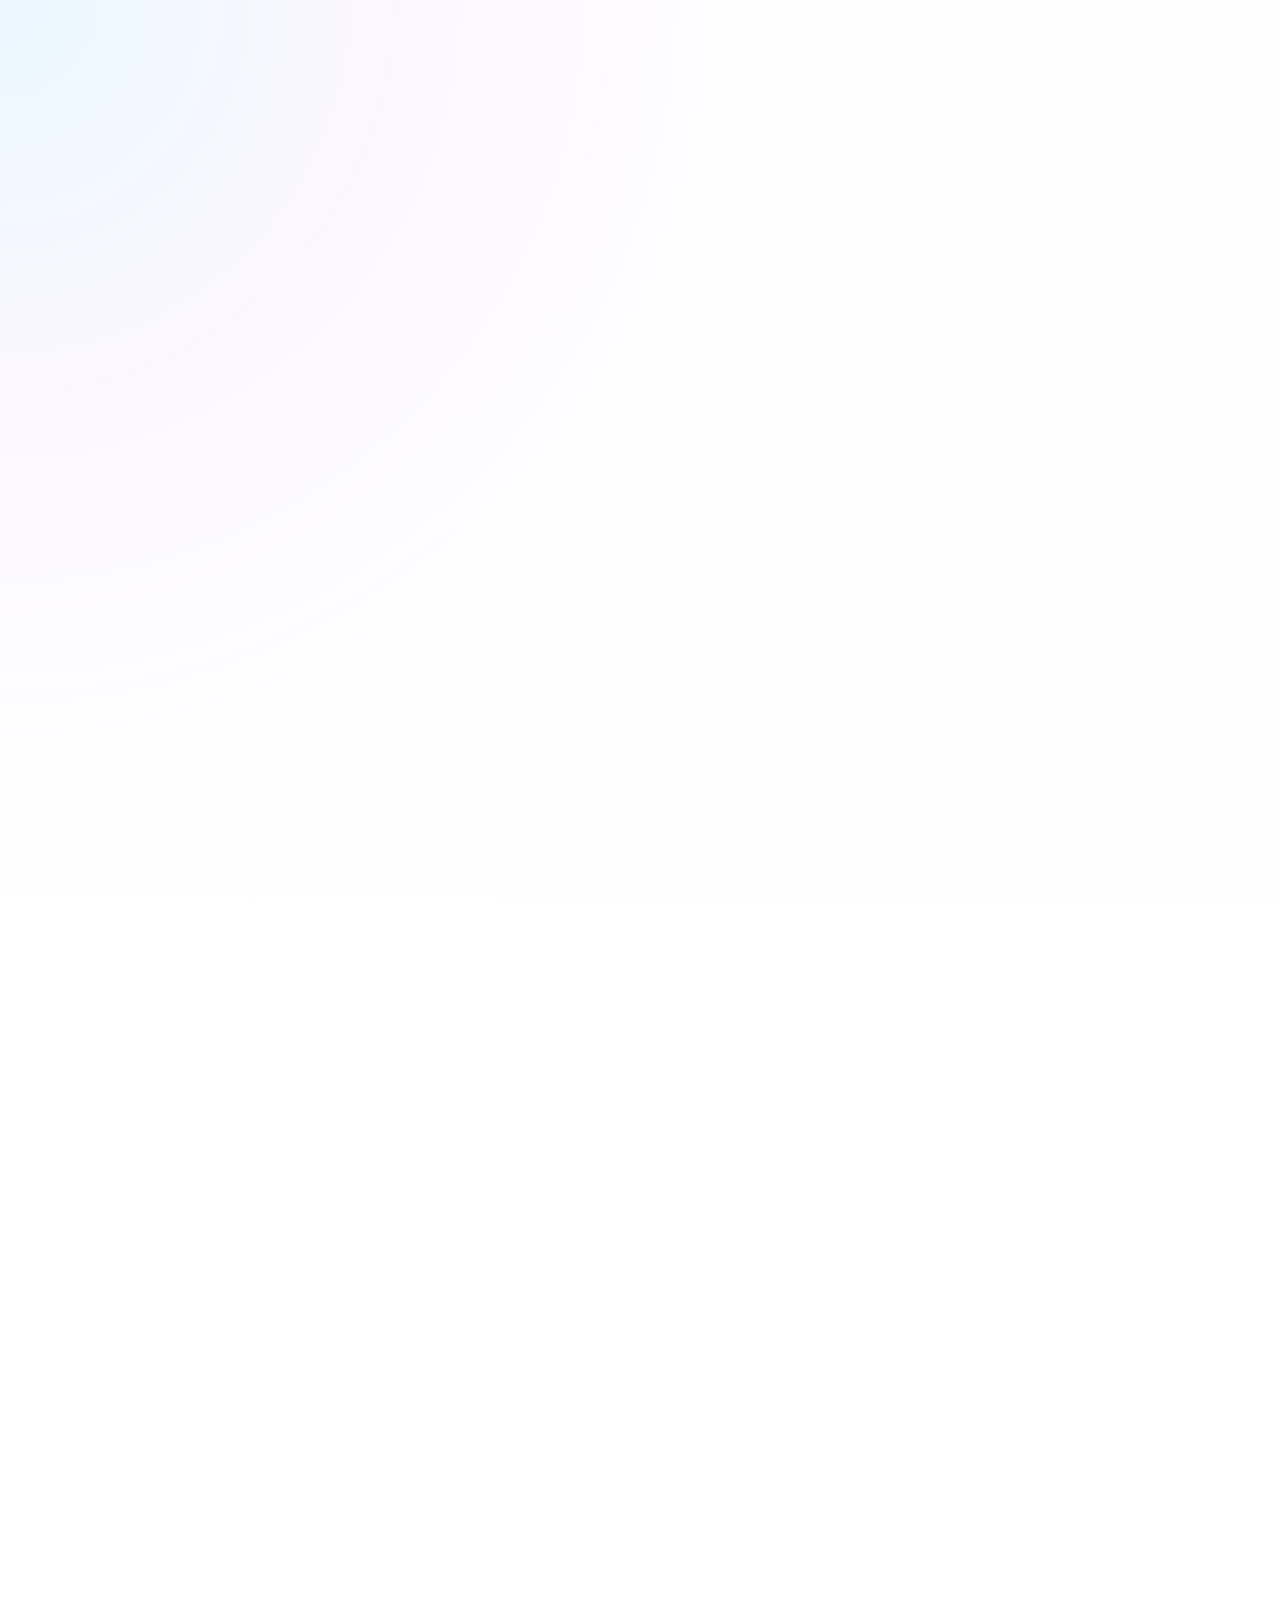
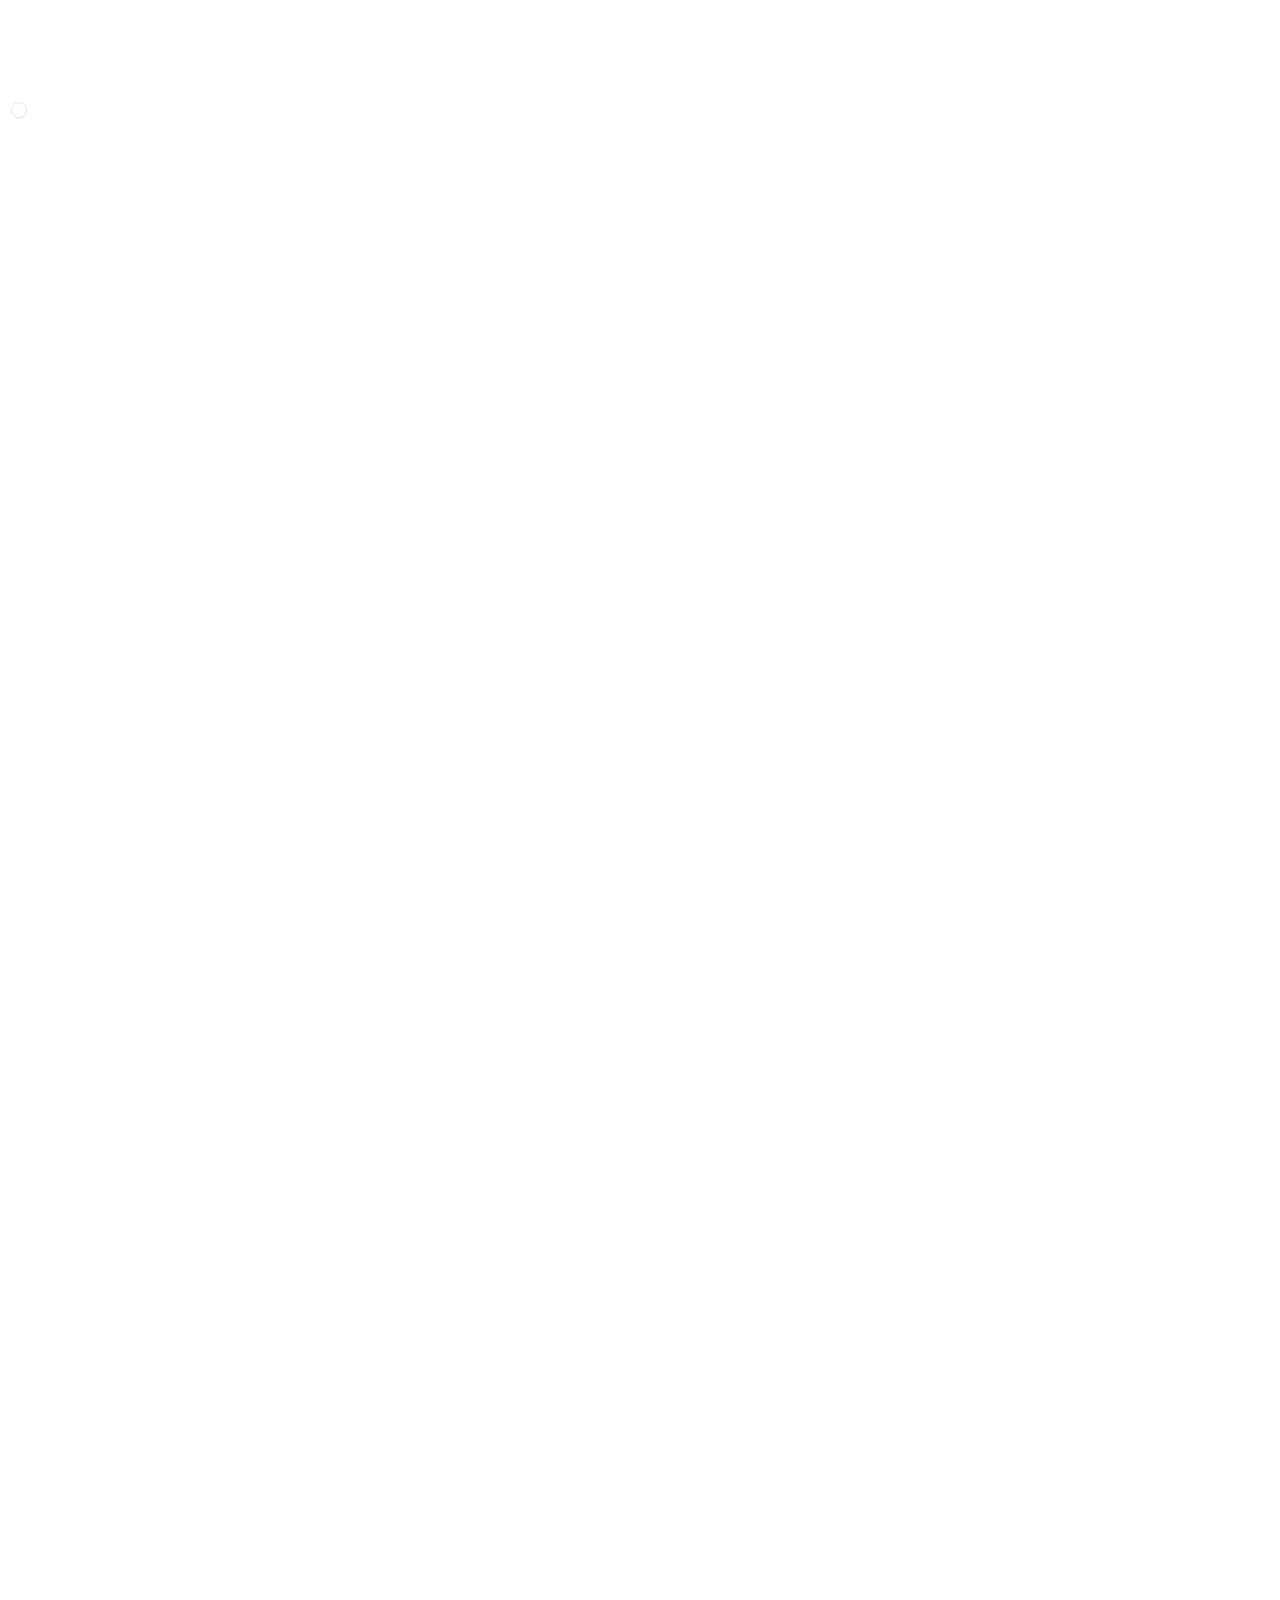
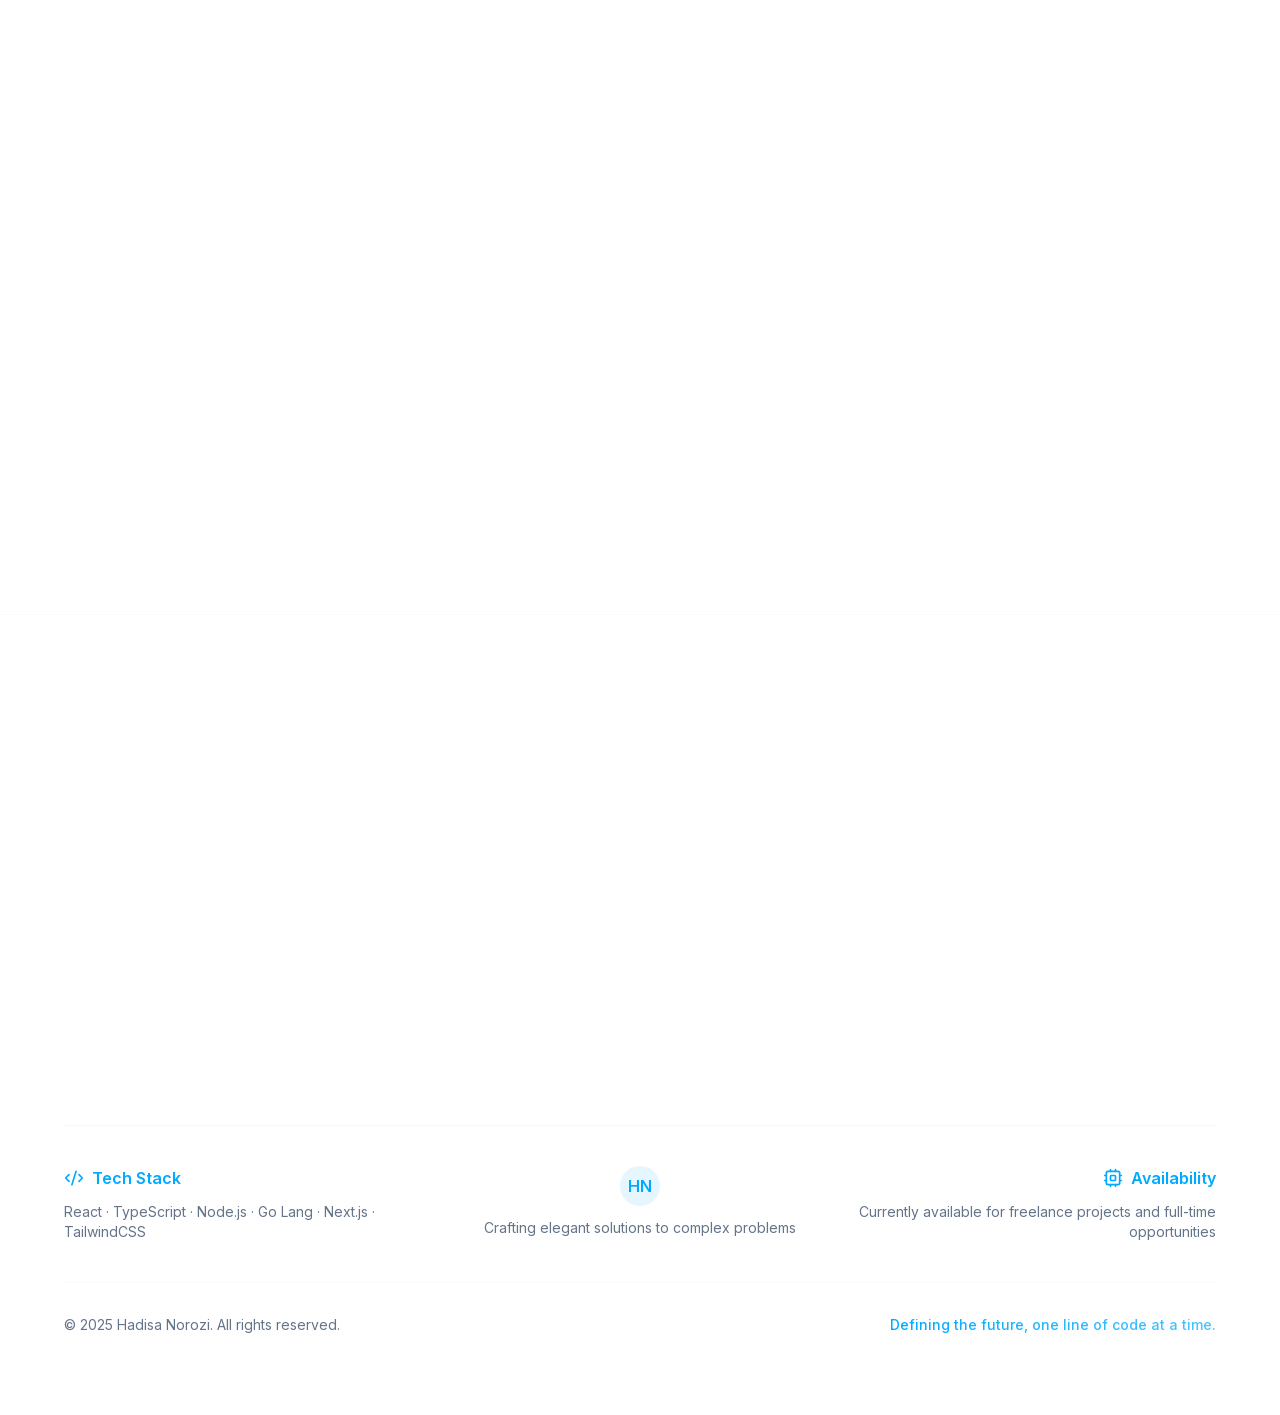
==== index.html @ 345829f9 "green" ====
<!DOCTYPE html><html lang="en"><head><meta charSet="utf-8"/><meta name="viewport" content="width=device-width, initial-scale=1"/><link rel="preload" href="/_next/static/media/e4af272ccee01ff0-s.p.woff2" as="font" crossorigin="" type="font/woff2"/><link rel="stylesheet" href="/_next/static/css/b2a5577a8d014406.css" data-precedence="next"/><link rel="stylesheet" href="/_next/static/css/931b179cff3131dc.css" data-precedence="next"/><link rel="preload" as="script" fetchPriority="low" href="/_next/static/chunks/webpack-4907191e1b0ac521.js"/><script src="/_next/static/chunks/4bd1b696-6aa3e4e54a7dcc1b.js" async=""></script><script src="/_next/static/chunks/684-29e6f45140ab1650.js" async=""></script><script src="/_next/static/chunks/main-app-fcac824e753991ff.js" async=""></script><script src="/_next/static/chunks/app/layout-67f1f1e71feb51cc.js" async=""></script><script src="/_next/static/chunks/964-c8b7c42def8657d2.js" async=""></script><script src="/_next/static/chunks/747-631361f008497c43.js" async=""></script><script src="/_next/static/chunks/app/page-e038b36074d8e3cc.js" async=""></script><link rel="preload" href="/_next/static/chunks/9.e8a61273140dfd1d.js" as="script" fetchPriority="low"/><link rel="preload" href="/_next/static/chunks/648.f26de2ec5fd48716.js" as="script" fetchPriority="low"/><link rel="preload" href="/_next/static/chunks/111.cd0ba95cff25678f.js" as="script" fetchPriority="low"/><link rel="preload" href="/_next/static/chunks/523.02a25cb2578e99b3.js" as="script" fetchPriority="low"/><link rel="preload" href="/_next/static/chunks/49-deb9df52f19e2ab4.js" as="script" fetchPriority="low"/><link rel="preload" href="/_next/static/chunks/529.42ac014f46b0b505.js" as="script" fetchPriority="low"/><meta name="next-size-adjust" content=""/><title>Hadisa Norozi - Personal Portfolio</title><meta name="description" content="Pioneering the Future of Digital Experiences"/><meta name="generator" content="v0.dev"/><script>
              // Remove bis_skin_checked attributes before React hydration
              (function() {
                if (typeof window !== 'undefined') {
                  // Run after DOM is fully loaded but before React hydration
                  const observer = new MutationObserver(function() {
                    document.querySelectorAll('[bis_skin_checked]').forEach(el => {
                      el.removeAttribute('bis_skin_checked');
                    });
                  });
                  
                  // Start observing the document with the configured parameters
                  observer.observe(document.documentElement, {
                    attributes: true,
                    childList: true,
                    subtree: true
                  });
                  
                  // Also run once on load
                  document.addEventListener('DOMContentLoaded', () => {
                    document.querySelectorAll('[bis_skin_checked]').forEach(el => {
                      el.removeAttribute('bis_skin_checked');
                    });
                  });
                }
              })();
            </script><script src="/_next/static/chunks/polyfills-42372ed130431b0a.js" noModule=""></script></head><body class="__className_e8ce0c min-h-screen text-foreground overflow-x-hidden relative transition-colors duration-500"><!--$--><canvas class="fixed inset-0 pointer-events-none z-0" style="mix-blend-mode:screen"></canvas><canvas class="fixed inset-0 pointer-events-none z-0" style="mix-blend-mode:multiply"></canvas><!--/$--><div class="fixed inset-0 z-0 transition-all duration-1000 pointer-events-none" style="background:radial-gradient(circle at 0px 0px, 
            hsl(var(--primary) / 0.08) 0%, 
            hsl(var(--secondary) / 0.05) 25%, 
            transparent 50%"></div><div class="fixed inset-0 z-0 opacity-15 pointer-events-none" style="transform:translateY(0px);background:linear-gradient(45deg, 
            hsl(var(--primary) / 0.03) 0%, 
            hsl(var(--secondary) / 0.03) 100%"></div><div class="relative z-10"><!--$--><!--$!--><template data-dgst="BAILOUT_TO_CLIENT_SIDE_RENDERING"></template><!--/$--><section id="about" class="relative z-10 py-32 px-6"><div class="container mx-auto max-w-7xl"><div class="transition-all duration-1000 ease-out opacity-0 rotateY-90 "><h2 class="text-4xl md:text-6xl lg:text-8xl font-bold text-center mb-24 bg-primary bg-clip-text text-transparent">About Me</h2></div><div class="grid lg:grid-cols-2 gap-20 items-center mb-24"><div class="transition-all duration-1000 ease-out opacity-0 -translate-x-20 "><div class="max-w-[1280px] mx-auto"><div class="flex md:pl-7 space-x-3 md:space-x-10"><div class="flex flex-col items-center"><div class="relative" style="opacity:0"><div class="relative w-8 h-8 flex items-center"><svg xmlns="http://www.w3.org/2000/svg" width="24" height="24" viewBox="0 0 24 24" fill="none" stroke="currentColor" stroke-width="2" stroke-linecap="round" stroke-linejoin="round" class="lucide lucide-lightbulb h-12 w-12 text-primary animate-pulse"><path d="M15 14c.2-1 .7-1.7 1.5-2.5 1-.9 1.5-2.2 1.5-3.5A6 6 0 0 0 6 8c0 1 .2 2.2 1.5 3.5.7.7 1.3 1.5 1.5 2.5"></path><path d="M9 18h6"></path><path d="M10 22h4"></path></svg><div class="absolute inset-0 blur-lg  rounded-full bg-blue-400 dark:bg-blue-700 opacity-75 animate-pulse" style="box-shadow:0 0 20px 10px rgba(72, 187, 120, 0.6)"></div></div><span class="absolute left-0 top-0 h-full w-full home-campaign-glowing-icon-glow-2 z-3"></span></div><div class="h-full w-[3px] mt-7 rounded-md" style="background:linear-gradient(to bottom, #87CEFA, #00308F, transparent);height:0px"></div></div><div class="md:w-10/12 mb-24" style="opacity:0;transform:translateX(-30px)"><div class="space-y-8"><div class="flex items-center mb-8"><h3 class="text-3xl font-bold text-foreground">Visionary Developer</h3></div><p class="text-xl md:text-2xl text-muted-foreground leading-relaxed">&quot;Over the years, I’ve had the privilege of working on a diverse range of projects, from modern web applications to complex backend systems...&quot;</p><p class="text-xl md:text-2xl text-muted-foreground leading-relaxed">My work bridges the gap between cutting-edge research and practical applications, delivering solutions that are not just innovative, but transformative and revolutionary.</p><div class="flex flex-wrap gap-4 mt-8"><div class="inline-flex items-center rounded-full border focus:outline-none focus:ring-2 focus:ring-ring focus:ring-offset-2 border-primary text-primary px-4 py-2 text-lg font-medium hover:bg-primary hover:text-primary-foreground transition-all duration-300 transform hover:scale-110 animate-fade-in-up" style="animation-delay:0ms">Quantum Computing</div><div class="inline-flex items-center rounded-full border focus:outline-none focus:ring-2 focus:ring-ring focus:ring-offset-2 border-primary text-primary px-4 py-2 text-lg font-medium hover:bg-primary hover:text-primary-foreground transition-all duration-300 transform hover:scale-110 animate-fade-in-up" style="animation-delay:100ms">AI/ML</div><div class="inline-flex items-center rounded-full border focus:outline-none focus:ring-2 focus:ring-ring focus:ring-offset-2 border-primary text-primary px-4 py-2 text-lg font-medium hover:bg-primary hover:text-primary-foreground transition-all duration-300 transform hover:scale-110 animate-fade-in-up" style="animation-delay:200ms">MOBILE APPs</div><div class="inline-flex items-center rounded-full border focus:outline-none focus:ring-2 focus:ring-ring focus:ring-offset-2 border-primary text-primary px-4 py-2 text-lg font-medium hover:bg-primary hover:text-primary-foreground transition-all duration-300 transform hover:scale-110 animate-fade-in-up" style="animation-delay:300ms">WEB APPS</div><div class="inline-flex items-center rounded-full border focus:outline-none focus:ring-2 focus:ring-ring focus:ring-offset-2 border-primary text-primary px-4 py-2 text-lg font-medium hover:bg-primary hover:text-primary-foreground transition-all duration-300 transform hover:scale-110 animate-fade-in-up" style="animation-delay:400ms">Neural Interfaces</div><div class="inline-flex items-center rounded-full border focus:outline-none focus:ring-2 focus:ring-ring focus:ring-offset-2 border-primary text-primary px-4 py-2 text-lg font-medium hover:bg-primary hover:text-primary-foreground transition-all duration-300 transform hover:scale-110 animate-fade-in-up" style="animation-delay:500ms">Cloud Architecture</div><div class="inline-flex items-center rounded-full border focus:outline-none focus:ring-2 focus:ring-ring focus:ring-offset-2 border-primary text-primary px-4 py-2 text-lg font-medium hover:bg-primary hover:text-primary-foreground transition-all duration-300 transform hover:scale-110 animate-fade-in-up" style="animation-delay:600ms">Spatial Computing</div></div></div></div></div></div></div><div class="transition-all duration-1000 ease-out opacity-0 translate-x-20 "><div class="relative"><div class="absolute inset-0 bg-gradient-to-r from-primary/30 to-secondary/30 rounded-3xl blur-2xl animate-pulse-slow"></div><div class="rounded-lg border bg-card text-card-foreground shadow-sm relative glass-effect border-primary/50 hover:border-secondary/70 transition-all duration-500 transform hover:scale-105"><div class="p-10"><div class="grid grid-cols-2 gap-10"><div class="text-center group"><svg xmlns="http://www.w3.org/2000/svg" width="24" height="24" viewBox="0 0 24 24" fill="none" stroke="currentColor" stroke-width="2" stroke-linecap="round" stroke-linejoin="round" class="lucide lucide-code h-16 w-16 mx-auto mb-4 text-blue-500 group-hover:scale-125 transition-all duration-500 animate-float" style="animation-delay:0ms"><polyline points="16 18 22 12 16 6"></polyline><polyline points="8 6 2 12 8 18"></polyline></svg><h3 class="text-3xl font-bold text-foreground mb-2 group-hover:animate-pulse">500+</h3><p class="text-muted-foreground">Projects Delivered</p></div><div class="text-center group"><svg xmlns="http://www.w3.org/2000/svg" width="24" height="24" viewBox="0 0 24 24" fill="none" stroke="currentColor" stroke-width="2" stroke-linecap="round" stroke-linejoin="round" class="lucide lucide-star h-16 w-16 mx-auto mb-4 text-yellow-500 group-hover:scale-125 transition-all duration-500 animate-float" style="animation-delay:300ms"><path d="M11.525 2.295a.53.53 0 0 1 .95 0l2.31 4.679a2.123 2.123 0 0 0 1.595 1.16l5.166.756a.53.53 0 0 1 .294.904l-3.736 3.638a2.123 2.123 0 0 0-.611 1.878l.882 5.14a.53.53 0 0 1-.771.56l-4.618-2.428a2.122 2.122 0 0 0-1.973 0L6.396 21.01a.53.53 0 0 1-.77-.56l.881-5.139a2.122 2.122 0 0 0-.611-1.879L2.16 9.795a.53.53 0 0 1 .294-.906l5.165-.755a2.122 2.122 0 0 0 1.597-1.16z"></path></svg><h3 class="text-3xl font-bold text-foreground mb-2 group-hover:animate-pulse">98%</h3><p class="text-muted-foreground">Success Rate</p></div><div class="text-center group"><svg xmlns="http://www.w3.org/2000/svg" width="24" height="24" viewBox="0 0 24 24" fill="none" stroke="currentColor" stroke-width="2" stroke-linecap="round" stroke-linejoin="round" class="lucide lucide-users h-16 w-16 mx-auto mb-4 text-green-500 group-hover:scale-125 transition-all duration-500 animate-float" style="animation-delay:600ms"><path d="M16 21v-2a4 4 0 0 0-4-4H6a4 4 0 0 0-4 4v2"></path><circle cx="9" cy="7" r="4"></circle><path d="M22 21v-2a4 4 0 0 0-3-3.87"></path><path d="M16 3.13a4 4 0 0 1 0 7.75"></path></svg><h3 class="text-3xl font-bold text-foreground mb-2 group-hover:animate-pulse">1M+</h3><p class="text-muted-foreground">Users Impacted</p></div><div class="text-center group"><svg xmlns="http://www.w3.org/2000/svg" width="24" height="24" viewBox="0 0 24 24" fill="none" stroke="currentColor" stroke-width="2" stroke-linecap="round" stroke-linejoin="round" class="lucide lucide-zap h-16 w-16 mx-auto mb-4 text-purple-500 group-hover:scale-125 transition-all duration-500 animate-float" style="animation-delay:900ms"><path d="M4 14a1 1 0 0 1-.78-1.63l9.9-10.2a.5.5 0 0 1 .86.46l-1.92 6.02A1 1 0 0 0 13 10h7a1 1 0 0 1 .78 1.63l-9.9 10.2a.5.5 0 0 1-.86-.46l1.92-6.02A1 1 0 0 0 11 14z"></path></svg><h3 class="text-3xl font-bold text-foreground mb-2 group-hover:animate-pulse">24/7</h3><p class="text-muted-foreground">Innovation</p></div></div></div></div></div></div></div><div class="transition-all duration-1000 ease-out opacity-0 translate-y-20 "><div class="max-w-[1280px] mx-auto"><div class="flex md:pl-7 space-x-3 md:space-x-10"><div class="flex flex-col items-center"><div class="relative" style="opacity:0"><div class="relative w-8 h-8 flex items-center"><svg xmlns="http://www.w3.org/2000/svg" width="24" height="24" viewBox="0 0 24 24" fill="none" stroke="currentColor" stroke-width="2" stroke-linecap="round" stroke-linejoin="round" class="lucide lucide-lightbulb h-12 w-12 text-primary animate-pulse"><path d="M15 14c.2-1 .7-1.7 1.5-2.5 1-.9 1.5-2.2 1.5-3.5A6 6 0 0 0 6 8c0 1 .2 2.2 1.5 3.5.7.7 1.3 1.5 1.5 2.5"></path><path d="M9 18h6"></path><path d="M10 22h4"></path></svg><div class="absolute inset-0 blur-lg  rounded-full bg-blue-400 dark:bg-blue-700 opacity-75 animate-pulse" style="box-shadow:0 0 20px 10px rgba(72, 187, 120, 0.6)"></div></div><span class="absolute left-0 top-0 h-full w-full home-campaign-glowing-icon-glow-2 z-3"></span></div><div class="h-full w-[3px] mt-7 rounded-md" style="background:linear-gradient(to bottom, #87CEFA, #00308F, transparent);height:0px"></div></div><div class="md:w-10/12 mb-24" style="opacity:0;transform:translateX(-30px)"><div class="grid md:grid-cols-2 lg:grid-cols-4 gap-8"><div class="rounded-lg border bg-card text-card-foreground shadow-sm glass-effect border-primary/30 hover:border-secondary/50 transition-all duration-500 group transform hover:scale-110 hover:rotate-1" style="animation-delay:0ms"><div class="p-8 text-center"><svg xmlns="http://www.w3.org/2000/svg" width="24" height="24" viewBox="0 0 24 24" fill="none" stroke="currentColor" stroke-width="2" stroke-linecap="round" stroke-linejoin="round" class="lucide lucide-award h-16 w-16 mx-auto mb-6 text-yellow-500 group-hover:scale-125 transition-all duration-500 animate-bounce-slow"><path d="m15.477 12.89 1.515 8.526a.5.5 0 0 1-.81.47l-3.58-2.687a1 1 0 0 0-1.197 0l-3.586 2.686a.5.5 0 0 1-.81-.469l1.514-8.526"></path><circle cx="12" cy="8" r="6"></circle></svg><h3 class="text-xl font-bold text-foreground mb-3 group-hover:animate-pulse">Innovation Award 2024</h3><p class="text-muted-foreground">Best AI Implementation</p></div></div><div class="rounded-lg border bg-card text-card-foreground shadow-sm glass-effect border-primary/30 hover:border-secondary/50 transition-all duration-500 group transform hover:scale-110 hover:rotate-1" style="animation-delay:200ms"><div class="p-8 text-center"><svg xmlns="http://www.w3.org/2000/svg" width="24" height="24" viewBox="0 0 24 24" fill="none" stroke="currentColor" stroke-width="2" stroke-linecap="round" stroke-linejoin="round" class="lucide lucide-users h-16 w-16 mx-auto mb-6 text-blue-500 group-hover:scale-125 transition-all duration-500 animate-bounce-slow"><path d="M16 21v-2a4 4 0 0 0-4-4H6a4 4 0 0 0-4 4v2"></path><circle cx="9" cy="7" r="4"></circle><path d="M22 21v-2a4 4 0 0 0-3-3.87"></path><path d="M16 3.13a4 4 0 0 1 0 7.75"></path></svg><h3 class="text-xl font-bold text-foreground mb-3 group-hover:animate-pulse">1M+ Users Served</h3><p class="text-muted-foreground">Across 50+ countries</p></div></div><div class="rounded-lg border bg-card text-card-foreground shadow-sm glass-effect border-primary/30 hover:border-secondary/50 transition-all duration-500 group transform hover:scale-110 hover:rotate-1" style="animation-delay:400ms"><div class="p-8 text-center"><svg xmlns="http://www.w3.org/2000/svg" width="24" height="24" viewBox="0 0 24 24" fill="none" stroke="currentColor" stroke-width="2" stroke-linecap="round" stroke-linejoin="round" class="lucide lucide-trending-up h-16 w-16 mx-auto mb-6 text-green-500 group-hover:scale-125 transition-all duration-500 animate-bounce-slow"><polyline points="22 7 13.5 15.5 8.5 10.5 2 17"></polyline><polyline points="16 7 22 7 22 13"></polyline></svg><h3 class="text-xl font-bold text-foreground mb-3 group-hover:animate-pulse">500% Growth</h3><p class="text-muted-foreground">Year over year</p></div></div><div class="rounded-lg border bg-card text-card-foreground shadow-sm glass-effect border-primary/30 hover:border-secondary/50 transition-all duration-500 group transform hover:scale-110 hover:rotate-1" style="animation-delay:600ms"><div class="p-8 text-center"><svg xmlns="http://www.w3.org/2000/svg" width="24" height="24" viewBox="0 0 24 24" fill="none" stroke="currentColor" stroke-width="2" stroke-linecap="round" stroke-linejoin="round" class="lucide lucide-star h-16 w-16 mx-auto mb-6 text-purple-500 group-hover:scale-125 transition-all duration-500 animate-bounce-slow"><path d="M11.525 2.295a.53.53 0 0 1 .95 0l2.31 4.679a2.123 2.123 0 0 0 1.595 1.16l5.166.756a.53.53 0 0 1 .294.904l-3.736 3.638a2.123 2.123 0 0 0-.611 1.878l.882 5.14a.53.53 0 0 1-.771.56l-4.618-2.428a2.122 2.122 0 0 0-1.973 0L6.396 21.01a.53.53 0 0 1-.77-.56l.881-5.139a2.122 2.122 0 0 0-.611-1.879L2.16 9.795a.53.53 0 0 1 .294-.906l5.165-.755a2.122 2.122 0 0 0 1.597-1.16z"></path></svg><h3 class="text-xl font-bold text-foreground mb-3 group-hover:animate-pulse">4.9/5 Rating</h3><p class="text-muted-foreground">Client satisfaction</p></div></div></div></div></div></div></div></div></section><div class="relative mx-auto h-full w-full max-w-6xl"><div class="absolute top-3 -left-4 md:-left-20"><div class="border-netural-200 ml-[27px] flex h-4 w-4 items-center justify-center rounded-full border shadow-sm"><div class="relative" style="opacity:0"><div class="relative w-8 h-8 flex items-center"><svg xmlns="http://www.w3.org/2000/svg" width="24" height="24" viewBox="0 0 24 24" fill="none" stroke="currentColor" stroke-width="2" stroke-linecap="round" stroke-linejoin="round" class="lucide lucide-lightbulb h-12 w-12 text-primary animate-pulse"><path d="M15 14c.2-1 .7-1.7 1.5-2.5 1-.9 1.5-2.2 1.5-3.5A6 6 0 0 0 6 8c0 1 .2 2.2 1.5 3.5.7.7 1.3 1.5 1.5 2.5"></path><path d="M9 18h6"></path><path d="M10 22h4"></path></svg><div class="absolute inset-0 blur-lg  rounded-full bg-blue-400 dark:bg-blue-700 opacity-75 animate-pulse" style="box-shadow:0 0 20px 10px rgba(72, 187, 120, 0.6)"></div></div><span class="absolute h-full w-full home-campaign-glowing-icon-glow-2 z-3"></span></div></div><svg viewBox="0 0 20 0" width="20" height="0" class="ml-4 block" aria-hidden="true"><path d="M 1 0V -36 l 18 24 V 0 l -18 24V 0" fill="none" stroke="#9091A0" stroke-opacity="0.16"></path><path d="M 1 0V -36 l 18 24 V 0 l -18 24V 0" fill="none" stroke="url(#gradient)" stroke-width="1.25" class="motion-reduce:hidden"></path><defs><linearGradient id="gradient" gradientUnits="userSpaceOnUse" x1="0" x2="0" y1="50" y2="50"><stop stop-color="#18CCFC" stop-opacity="0"></stop><stop stop-color="#18CCFC"></stop><stop offset="0.325" stop-color="#6344F5"></stop><stop offset="1" stop-color="#AE48FF" stop-opacity="0"></stop></linearGradient></defs></svg></div><div><!--$!--><template data-dgst="BAILOUT_TO_CLIENT_SIDE_RENDERING"></template><!--/$--><!--$!--><template data-dgst="BAILOUT_TO_CLIENT_SIDE_RENDERING"></template><!--/$--></div></div><div class="transition-all duration-1000 ease-out opacity-0 translate-y-20 flex justify-center w-full overflow-hidden pt-20 md:pt-32"><section class="w-full text-end align-bottom after:bg-[radial-gradient(ellipse_100%_40%_at_50%_60%,rgba(var(--feature-color),0.1),transparent)] relative flex flex-col items-center overflow-x-clip before:pointer-events-none before:absolute before:h-[20rem] before:w-full before:bg-[conic-gradient(from_90deg_at_80%_50%,#000212,rgb(var(--feature-color-dark))),conic-gradient(from_270deg_at_20%_50%,rgb(var(--feature-color-dark)),#000212)] before:bg-no-repeat before:transition-[transform,opacity] before:duration-1000 before:ease-in before:[background-position:1%_0%,99%_0%] before:[background-size:50%_100%,50%_100%] before:[mask:radial-gradient(100%_50%_at_center_center,_black,_transparent)] after:pointer-events-none after:absolute after:inset-0 mx-auto" style="--feature-color:40,87,255;--feature-color-dark:48,58,117;opacity:0.4;transform:none"><div class="transition-all duration-1000 ease-out opacity-0 translate-y-20 "><h2 class="text-3xl sm:text-4xl md:text-6xl lg:text-7xl xl:text-8xl font-bold text-center bg-primary bg-clip-text text-transparent">Skills</h2></div><div class="container mx-auto max-w-7xl mt-20"><div class="container mx-auto px-4 pt-12 md:pt-20"><div class="flex overflow-x-auto pb-4 mb-8 scrollbar-hide"><div class="flex flex-wrap  space-x-2 mx-auto px-2"><button class="inline-flex items-center justify-center gap-2 whitespace-nowrap ring-offset-background focus-visible:outline-none focus-visible:ring-2 focus-visible:ring-ring focus-visible:ring-offset-2 disabled:pointer-events-none disabled:opacity-50 [&amp;_svg]:pointer-events-none [&amp;_svg]:size-4 [&amp;_svg]:shrink-0 h-10 border-2 mb-2 border-primary dark:text-gray-100 hover:bg-primary hover:text-primary-foreground px-4 py-2 sm:px-6 sm:py-3 md:px-10 md:py-5 rounded-full text-sm sm:text-base md:text-lg font-bold transform hover:scale-105 transition-all duration-300 hover:shadow-lg hover:shadow-primary/20 bg-primary shadow-md text-white" style="pointer-events:auto;user-select:none;white-space:nowrap">All</button><button class="inline-flex items-center justify-center gap-2 whitespace-nowrap ring-offset-background focus-visible:outline-none focus-visible:ring-2 focus-visible:ring-ring focus-visible:ring-offset-2 disabled:pointer-events-none disabled:opacity-50 [&amp;_svg]:pointer-events-none [&amp;_svg]:size-4 [&amp;_svg]:shrink-0 h-10 border-2 mb-2 border-primary hover:bg-primary hover:text-primary-foreground px-4 py-2 sm:px-6 sm:py-3 md:px-10 md:py-5 rounded-full text-sm sm:text-base md:text-lg font-bold transform hover:scale-105 transition-all duration-300 hover:shadow-lg hover:shadow-primary/20 bg-transparent text-gray-700 dark:text-gray-300" style="pointer-events:auto;user-select:none;white-space:nowrap">Backend</button><button class="inline-flex items-center justify-center gap-2 whitespace-nowrap ring-offset-background focus-visible:outline-none focus-visible:ring-2 focus-visible:ring-ring focus-visible:ring-offset-2 disabled:pointer-events-none disabled:opacity-50 [&amp;_svg]:pointer-events-none [&amp;_svg]:size-4 [&amp;_svg]:shrink-0 h-10 border-2 mb-2 border-primary hover:bg-primary hover:text-primary-foreground px-4 py-2 sm:px-6 sm:py-3 md:px-10 md:py-5 rounded-full text-sm sm:text-base md:text-lg font-bold transform hover:scale-105 transition-all duration-300 hover:shadow-lg hover:shadow-primary/20 bg-transparent text-gray-700 dark:text-gray-300" style="pointer-events:auto;user-select:none;white-space:nowrap">Frontend</button><button class="inline-flex items-center justify-center gap-2 whitespace-nowrap ring-offset-background focus-visible:outline-none focus-visible:ring-2 focus-visible:ring-ring focus-visible:ring-offset-2 disabled:pointer-events-none disabled:opacity-50 [&amp;_svg]:pointer-events-none [&amp;_svg]:size-4 [&amp;_svg]:shrink-0 h-10 border-2 mb-2 border-primary hover:bg-primary hover:text-primary-foreground px-4 py-2 sm:px-6 sm:py-3 md:px-10 md:py-5 rounded-full text-sm sm:text-base md:text-lg font-bold transform hover:scale-105 transition-all duration-300 hover:shadow-lg hover:shadow-primary/20 bg-transparent text-gray-700 dark:text-gray-300" style="pointer-events:auto;user-select:none;white-space:nowrap">Database</button><button class="inline-flex items-center justify-center gap-2 whitespace-nowrap ring-offset-background focus-visible:outline-none focus-visible:ring-2 focus-visible:ring-ring focus-visible:ring-offset-2 disabled:pointer-events-none disabled:opacity-50 [&amp;_svg]:pointer-events-none [&amp;_svg]:size-4 [&amp;_svg]:shrink-0 h-10 border-2 mb-2 border-primary hover:bg-primary hover:text-primary-foreground px-4 py-2 sm:px-6 sm:py-3 md:px-10 md:py-5 rounded-full text-sm sm:text-base md:text-lg font-bold transform hover:scale-105 transition-all duration-300 hover:shadow-lg hover:shadow-primary/20 bg-transparent text-gray-700 dark:text-gray-300" style="pointer-events:auto;user-select:none;white-space:nowrap">DevOps</button></div></div><div class="relative min-h-[100vh] sm:min-h-[150vh]"><div class="grid grid-cols-1 sm:grid-cols-2 lg:grid-cols-3 gap-4 sm:gap-6 mb-4 sm:mb-6 transition-all duration-500" style="transform:translateY(0px) scale(1);opacity:1;z-index:7"><div class="
                  card rounded-lg sm:rounded-xl shadow-md sm:shadow-lg p-4 sm:p-6
                  bg-white/10 dark:bg-gray-800/50 backdrop-blur-sm
                  transition-transform hover:scale-[1.02] hover:shadow-xl
                  border border-gray-200/20 dark:border-gray-700/50
                "><div class="flex justify-between items-start mb-3"><h3 class="text-lg sm:text-xl font-bold text-gray-800 dark:text-white">GoLang</h3><span class="inline-block bg-gradient-to-br from-blue-400 via-cyan-400 to-sky-400 p-1 rounded-full"><svg xmlns="http://www.w3.org/2000/svg" width="24" height="24" viewBox="0 0 24 24" fill="none" stroke="currentColor" stroke-width="2" stroke-linecap="round" stroke-linejoin="round" class="lucide lucide-code w-5 h-5 sm:w-6 sm:h-6 text-white"><polyline points="16 18 22 12 16 6"></polyline><polyline points="8 6 2 12 8 18"></polyline></svg></span></div><div class="w-full bg-gray-200/30 rounded-full h-2 sm:h-2.5"><div class="h-2 sm:h-2.5 rounded-full bg-gradient-to-r from-blue-400 via-cyan-400 to-sky-400" style="width:92%"></div></div></div><div class="
                  card rounded-lg sm:rounded-xl shadow-md sm:shadow-lg p-4 sm:p-6
                  bg-white/10 dark:bg-gray-800/50 backdrop-blur-sm
                  transition-transform hover:scale-[1.02] hover:shadow-xl
                  border border-gray-200/20 dark:border-gray-700/50
                "><div class="flex justify-between items-start mb-3"><h3 class="text-lg sm:text-xl font-bold text-gray-800 dark:text-white">Node.js</h3><span class="inline-block bg-gradient-to-br from-green-400 via-emerald-400 to-teal-400 p-1 rounded-full"><svg xmlns="http://www.w3.org/2000/svg" width="24" height="24" viewBox="0 0 24 24" fill="none" stroke="currentColor" stroke-width="2" stroke-linecap="round" stroke-linejoin="round" class="lucide lucide-zap w-5 h-5 sm:w-6 sm:h-6 text-white"><path d="M4 14a1 1 0 0 1-.78-1.63l9.9-10.2a.5.5 0 0 1 .86.46l-1.92 6.02A1 1 0 0 0 13 10h7a1 1 0 0 1 .78 1.63l-9.9 10.2a.5.5 0 0 1-.86-.46l1.92-6.02A1 1 0 0 0 11 14z"></path></svg></span></div><div class="w-full bg-gray-200/30 rounded-full h-2 sm:h-2.5"><div class="h-2 sm:h-2.5 rounded-full bg-gradient-to-r from-green-400 via-emerald-400 to-teal-400" style="width:90%"></div></div></div><div class="
                  card rounded-lg sm:rounded-xl shadow-md sm:shadow-lg p-4 sm:p-6
                  bg-white/10 dark:bg-gray-800/50 backdrop-blur-sm
                  transition-transform hover:scale-[1.02] hover:shadow-xl
                  border border-gray-200/20 dark:border-gray-700/50
                "><div class="flex justify-between items-start mb-3"><h3 class="text-lg sm:text-xl font-bold text-gray-800 dark:text-white">Java</h3><span class="inline-block bg-gradient-to-br from-red-400 via-orange-400 to-yellow-400 p-1 rounded-full"><svg xmlns="http://www.w3.org/2000/svg" width="24" height="24" viewBox="0 0 24 24" fill="none" stroke="currentColor" stroke-width="2" stroke-linecap="round" stroke-linejoin="round" class="lucide lucide-coffee w-5 h-5 sm:w-6 sm:h-6 text-white"><path d="M10 2v2"></path><path d="M14 2v2"></path><path d="M16 8a1 1 0 0 1 1 1v8a4 4 0 0 1-4 4H7a4 4 0 0 1-4-4V9a1 1 0 0 1 1-1h14a4 4 0 1 1 0 8h-1"></path><path d="M6 2v2"></path></svg></span></div><div class="w-full bg-gray-200/30 rounded-full h-2 sm:h-2.5"><div class="h-2 sm:h-2.5 rounded-full bg-gradient-to-r from-red-400 via-orange-400 to-yellow-400" style="width:88%"></div></div></div></div><div class="grid grid-cols-1 sm:grid-cols-2 lg:grid-cols-3 gap-4 sm:gap-6 mb-4 sm:mb-6 transition-all duration-500" style="transform:translateY(60px) scale(0.97);opacity:0.8;z-index:6"><div class="
                  card rounded-lg sm:rounded-xl shadow-md sm:shadow-lg p-4 sm:p-6
                  bg-white/10 dark:bg-gray-800/50 backdrop-blur-sm
                  transition-transform hover:scale-[1.02] hover:shadow-xl
                  border border-gray-200/20 dark:border-gray-700/50
                "><div class="flex justify-between items-start mb-3"><h3 class="text-lg sm:text-xl font-bold text-gray-800 dark:text-white">GraphQL</h3><span class="inline-block bg-gradient-to-br from-purple-400 via-indigo-400 to-violet-400 p-1 rounded-full"><svg xmlns="http://www.w3.org/2000/svg" width="24" height="24" viewBox="0 0 24 24" fill="none" stroke="currentColor" stroke-width="2" stroke-linecap="round" stroke-linejoin="round" class="lucide lucide-network w-5 h-5 sm:w-6 sm:h-6 text-white"><rect x="16" y="16" width="6" height="6" rx="1"></rect><rect x="2" y="16" width="6" height="6" rx="1"></rect><rect x="9" y="2" width="6" height="6" rx="1"></rect><path d="M5 16v-3a1 1 0 0 1 1-1h12a1 1 0 0 1 1 1v3"></path><path d="M12 12V8"></path></svg></span></div><div class="w-full bg-gray-200/30 rounded-full h-2 sm:h-2.5"><div class="h-2 sm:h-2.5 rounded-full bg-gradient-to-r from-purple-400 via-indigo-400 to-violet-400" style="width:87%"></div></div></div><div class="
                  card rounded-lg sm:rounded-xl shadow-md sm:shadow-lg p-4 sm:p-6
                  bg-white/10 dark:bg-gray-800/50 backdrop-blur-sm
                  transition-transform hover:scale-[1.02] hover:shadow-xl
                  border border-gray-200/20 dark:border-gray-700/50
                "><div class="flex justify-between items-start mb-3"><h3 class="text-lg sm:text-xl font-bold text-gray-800 dark:text-white">REST API</h3><span class="inline-block bg-gradient-to-br from-pink-400 via-rose-400 to-red-400 p-1 rounded-full"><svg xmlns="http://www.w3.org/2000/svg" width="24" height="24" viewBox="0 0 24 24" fill="none" stroke="currentColor" stroke-width="2" stroke-linecap="round" stroke-linejoin="round" class="lucide lucide-server w-5 h-5 sm:w-6 sm:h-6 text-white"><rect width="20" height="8" x="2" y="2" rx="2" ry="2"></rect><rect width="20" height="8" x="2" y="14" rx="2" ry="2"></rect><line x1="6" x2="6.01" y1="6" y2="6"></line><line x1="6" x2="6.01" y1="18" y2="18"></line></svg></span></div><div class="w-full bg-gray-200/30 rounded-full h-2 sm:h-2.5"><div class="h-2 sm:h-2.5 rounded-full bg-gradient-to-r from-pink-400 via-rose-400 to-red-400" style="width:93%"></div></div></div><div class="
                  card rounded-lg sm:rounded-xl shadow-md sm:shadow-lg p-4 sm:p-6
                  bg-white/10 dark:bg-gray-800/50 backdrop-blur-sm
                  transition-transform hover:scale-[1.02] hover:shadow-xl
                  border border-gray-200/20 dark:border-gray-700/50
                "><div class="flex justify-between items-start mb-3"><h3 class="text-lg sm:text-xl font-bold text-gray-800 dark:text-white">Gin</h3><span class="inline-block bg-gradient-to-br from-amber-400 via-orange-400 to-red-400 p-1 rounded-full"><svg xmlns="http://www.w3.org/2000/svg" width="24" height="24" viewBox="0 0 24 24" fill="none" stroke="currentColor" stroke-width="2" stroke-linecap="round" stroke-linejoin="round" class="lucide lucide-server w-5 h-5 sm:w-6 sm:h-6 text-white"><rect width="20" height="8" x="2" y="2" rx="2" ry="2"></rect><rect width="20" height="8" x="2" y="14" rx="2" ry="2"></rect><line x1="6" x2="6.01" y1="6" y2="6"></line><line x1="6" x2="6.01" y1="18" y2="18"></line></svg></span></div><div class="w-full bg-gray-200/30 rounded-full h-2 sm:h-2.5"><div class="h-2 sm:h-2.5 rounded-full bg-gradient-to-r from-amber-400 via-orange-400 to-red-400" style="width:85%"></div></div></div></div><div class="grid grid-cols-1 sm:grid-cols-2 lg:grid-cols-3 gap-4 sm:gap-6 mb-4 sm:mb-6 transition-all duration-500" style="transform:translateY(120px) scale(0.94);opacity:0.6;z-index:5"><div class="
                  card rounded-lg sm:rounded-xl shadow-md sm:shadow-lg p-4 sm:p-6
                  bg-white/10 dark:bg-gray-800/50 backdrop-blur-sm
                  transition-transform hover:scale-[1.02] hover:shadow-xl
                  border border-gray-200/20 dark:border-gray-700/50
                "><div class="flex justify-between items-start mb-3"><h3 class="text-lg sm:text-xl font-bold text-gray-800 dark:text-white">Express</h3><span class="inline-block bg-gradient-to-br from-lime-400 via-green-400 to-emerald-400 p-1 rounded-full"><svg xmlns="http://www.w3.org/2000/svg" width="24" height="24" viewBox="0 0 24 24" fill="none" stroke="currentColor" stroke-width="2" stroke-linecap="round" stroke-linejoin="round" class="lucide lucide-bolt w-5 h-5 sm:w-6 sm:h-6 text-white"><path d="M21 16V8a2 2 0 0 0-1-1.73l-7-4a2 2 0 0 0-2 0l-7 4A2 2 0 0 0 3 8v8a2 2 0 0 0 1 1.73l7 4a2 2 0 0 0 2 0l7-4A2 2 0 0 0 21 16z"></path><circle cx="12" cy="12" r="4"></circle></svg></span></div><div class="w-full bg-gray-200/30 rounded-full h-2 sm:h-2.5"><div class="h-2 sm:h-2.5 rounded-full bg-gradient-to-r from-lime-400 via-green-400 to-emerald-400" style="width:89%"></div></div></div><div class="
                  card rounded-lg sm:rounded-xl shadow-md sm:shadow-lg p-4 sm:p-6
                  bg-white/10 dark:bg-gray-800/50 backdrop-blur-sm
                  transition-transform hover:scale-[1.02] hover:shadow-xl
                  border border-gray-200/20 dark:border-gray-700/50
                "><div class="flex justify-between items-start mb-3"><h3 class="text-lg sm:text-xl font-bold text-gray-800 dark:text-white">JavaScript</h3><span class="inline-block bg-gradient-to-br from-yellow-400 via-amber-400 to-orange-400 p-1 rounded-full"><svg xmlns="http://www.w3.org/2000/svg" width="24" height="24" viewBox="0 0 24 24" fill="none" stroke="currentColor" stroke-width="2" stroke-linecap="round" stroke-linejoin="round" class="lucide lucide-code w-5 h-5 sm:w-6 sm:h-6 text-white"><polyline points="16 18 22 12 16 6"></polyline><polyline points="8 6 2 12 8 18"></polyline></svg></span></div><div class="w-full bg-gray-200/30 rounded-full h-2 sm:h-2.5"><div class="h-2 sm:h-2.5 rounded-full bg-gradient-to-r from-yellow-400 via-amber-400 to-orange-400" style="width:95%"></div></div></div><div class="
                  card rounded-lg sm:rounded-xl shadow-md sm:shadow-lg p-4 sm:p-6
                  bg-white/10 dark:bg-gray-800/50 backdrop-blur-sm
                  transition-transform hover:scale-[1.02] hover:shadow-xl
                  border border-gray-200/20 dark:border-gray-700/50
                "><div class="flex justify-between items-start mb-3"><h3 class="text-lg sm:text-xl font-bold text-gray-800 dark:text-white">TypeScript</h3><span class="inline-block bg-gradient-to-br from-blue-400 via-sky-400 to-cyan-400 p-1 rounded-full"><svg xmlns="http://www.w3.org/2000/svg" width="24" height="24" viewBox="0 0 24 24" fill="none" stroke="currentColor" stroke-width="2" stroke-linecap="round" stroke-linejoin="round" class="lucide lucide-type w-5 h-5 sm:w-6 sm:h-6 text-white"><polyline points="4 7 4 4 20 4 20 7"></polyline><line x1="9" x2="15" y1="20" y2="20"></line><line x1="12" x2="12" y1="4" y2="20"></line></svg></span></div><div class="w-full bg-gray-200/30 rounded-full h-2 sm:h-2.5"><div class="h-2 sm:h-2.5 rounded-full bg-gradient-to-r from-blue-400 via-sky-400 to-cyan-400" style="width:93%"></div></div></div></div><div class="grid grid-cols-1 sm:grid-cols-2 lg:grid-cols-3 gap-4 sm:gap-6 mb-4 sm:mb-6 transition-all duration-500" style="transform:translateY(180px) scale(0.91);opacity:0.3999999999999999;z-index:4"><div class="
                  card rounded-lg sm:rounded-xl shadow-md sm:shadow-lg p-4 sm:p-6
                  bg-white/10 dark:bg-gray-800/50 backdrop-blur-sm
                  transition-transform hover:scale-[1.02] hover:shadow-xl
                  border border-gray-200/20 dark:border-gray-700/50
                "><div class="flex justify-between items-start mb-3"><h3 class="text-lg sm:text-xl font-bold text-gray-800 dark:text-white">Next.js</h3><span class="inline-block bg-gradient-to-br from-gray-700 via-gray-800 to-black p-1 rounded-full"><svg xmlns="http://www.w3.org/2000/svg" width="24" height="24" viewBox="0 0 24 24" fill="none" stroke="currentColor" stroke-width="2" stroke-linecap="round" stroke-linejoin="round" class="lucide lucide-monitor w-5 h-5 sm:w-6 sm:h-6 text-white"><rect width="20" height="14" x="2" y="3" rx="2"></rect><line x1="8" x2="16" y1="21" y2="21"></line><line x1="12" x2="12" y1="17" y2="21"></line></svg></span></div><div class="w-full bg-gray-200/30 rounded-full h-2 sm:h-2.5"><div class="h-2 sm:h-2.5 rounded-full bg-gradient-to-r from-gray-700 via-gray-800 to-black" style="width:91%"></div></div></div><div class="
                  card rounded-lg sm:rounded-xl shadow-md sm:shadow-lg p-4 sm:p-6
                  bg-white/10 dark:bg-gray-800/50 backdrop-blur-sm
                  transition-transform hover:scale-[1.02] hover:shadow-xl
                  border border-gray-200/20 dark:border-gray-700/50
                "><div class="flex justify-between items-start mb-3"><h3 class="text-lg sm:text-xl font-bold text-gray-800 dark:text-white">React.js</h3><span class="inline-block bg-gradient-to-br from-blue-400 via-sky-400 to-cyan-400 p-1 rounded-full"><svg xmlns="http://www.w3.org/2000/svg" width="24" height="24" viewBox="0 0 24 24" fill="none" stroke="currentColor" stroke-width="2" stroke-linecap="round" stroke-linejoin="round" class="lucide lucide-atom w-5 h-5 sm:w-6 sm:h-6 text-white"><circle cx="12" cy="12" r="1"></circle><path d="M20.2 20.2c2.04-2.03.02-7.36-4.5-11.9-4.54-4.52-9.87-6.54-11.9-4.5-2.04 2.03-.02 7.36 4.5 11.9 4.54 4.52 9.87 6.54 11.9 4.5Z"></path><path d="M15.7 15.7c4.52-4.54 6.54-9.87 4.5-11.9-2.03-2.04-7.36-.02-11.9 4.5-4.52 4.54-6.54 9.87-4.5 11.9 2.03 2.04 7.36.02 11.9-4.5Z"></path></svg></span></div><div class="w-full bg-gray-200/30 rounded-full h-2 sm:h-2.5"><div class="h-2 sm:h-2.5 rounded-full bg-gradient-to-r from-blue-400 via-sky-400 to-cyan-400" style="width:94%"></div></div></div><div class="
                  card rounded-lg sm:rounded-xl shadow-md sm:shadow-lg p-4 sm:p-6
                  bg-white/10 dark:bg-gray-800/50 backdrop-blur-sm
                  transition-transform hover:scale-[1.02] hover:shadow-xl
                  border border-gray-200/20 dark:border-gray-700/50
                "><div class="flex justify-between items-start mb-3"><h3 class="text-lg sm:text-xl font-bold text-gray-800 dark:text-white">ReactNative</h3><span class="inline-block bg-gradient-to-br from-purple-400 via-violet-400 to-fuchsia-400 p-1 rounded-full"><svg xmlns="http://www.w3.org/2000/svg" width="24" height="24" viewBox="0 0 24 24" fill="none" stroke="currentColor" stroke-width="2" stroke-linecap="round" stroke-linejoin="round" class="lucide lucide-smartphone w-5 h-5 sm:w-6 sm:h-6 text-white"><rect width="14" height="20" x="5" y="2" rx="2" ry="2"></rect><path d="M12 18h.01"></path></svg></span></div><div class="w-full bg-gray-200/30 rounded-full h-2 sm:h-2.5"><div class="h-2 sm:h-2.5 rounded-full bg-gradient-to-r from-purple-400 via-violet-400 to-fuchsia-400" style="width:89%"></div></div></div></div><div class="grid grid-cols-1 sm:grid-cols-2 lg:grid-cols-3 gap-4 sm:gap-6 mb-4 sm:mb-6 transition-all duration-500" style="transform:translateY(240px) scale(0.88);opacity:0.19999999999999996;z-index:3"><div class="
                  card rounded-lg sm:rounded-xl shadow-md sm:shadow-lg p-4 sm:p-6
                  bg-white/10 dark:bg-gray-800/50 backdrop-blur-sm
                  transition-transform hover:scale-[1.02] hover:shadow-xl
                  border border-gray-200/20 dark:border-gray-700/50
                "><div class="flex justify-between items-start mb-3"><h3 class="text-lg sm:text-xl font-bold text-gray-800 dark:text-white">PostgreSQL</h3><span class="inline-block bg-gradient-to-br from-blue-600 via-indigo-600 to-violet-600 p-1 rounded-full"><svg xmlns="http://www.w3.org/2000/svg" width="24" height="24" viewBox="0 0 24 24" fill="none" stroke="currentColor" stroke-width="2" stroke-linecap="round" stroke-linejoin="round" class="lucide lucide-database w-5 h-5 sm:w-6 sm:h-6 text-white"><ellipse cx="12" cy="5" rx="9" ry="3"></ellipse><path d="M3 5V19A9 3 0 0 0 21 19V5"></path><path d="M3 12A9 3 0 0 0 21 12"></path></svg></span></div><div class="w-full bg-gray-200/30 rounded-full h-2 sm:h-2.5"><div class="h-2 sm:h-2.5 rounded-full bg-gradient-to-r from-blue-600 via-indigo-600 to-violet-600" style="width:90%"></div></div></div><div class="
                  card rounded-lg sm:rounded-xl shadow-md sm:shadow-lg p-4 sm:p-6
                  bg-white/10 dark:bg-gray-800/50 backdrop-blur-sm
                  transition-transform hover:scale-[1.02] hover:shadow-xl
                  border border-gray-200/20 dark:border-gray-700/50
                "><div class="flex justify-between items-start mb-3"><h3 class="text-lg sm:text-xl font-bold text-gray-800 dark:text-white">MySQL</h3><span class="inline-block bg-gradient-to-br from-orange-600 via-red-600 to-pink-600 p-1 rounded-full"><svg xmlns="http://www.w3.org/2000/svg" width="24" height="24" viewBox="0 0 24 24" fill="none" stroke="currentColor" stroke-width="2" stroke-linecap="round" stroke-linejoin="round" class="lucide lucide-database w-5 h-5 sm:w-6 sm:h-6 text-white"><ellipse cx="12" cy="5" rx="9" ry="3"></ellipse><path d="M3 5V19A9 3 0 0 0 21 19V5"></path><path d="M3 12A9 3 0 0 0 21 12"></path></svg></span></div><div class="w-full bg-gray-200/30 rounded-full h-2 sm:h-2.5"><div class="h-2 sm:h-2.5 rounded-full bg-gradient-to-r from-orange-600 via-red-600 to-pink-600" style="width:88%"></div></div></div><div class="
                  card rounded-lg sm:rounded-xl shadow-md sm:shadow-lg p-4 sm:p-6
                  bg-white/10 dark:bg-gray-800/50 backdrop-blur-sm
                  transition-transform hover:scale-[1.02] hover:shadow-xl
                  border border-gray-200/20 dark:border-gray-700/50
                "><div class="flex justify-between items-start mb-3"><h3 class="text-lg sm:text-xl font-bold text-gray-800 dark:text-white">MongoDB</h3><span class="inline-block bg-gradient-to-br from-green-600 via-lime-600 to-emerald-600 p-1 rounded-full"><svg xmlns="http://www.w3.org/2000/svg" width="24" height="24" viewBox="0 0 24 24" fill="none" stroke="currentColor" stroke-width="2" stroke-linecap="round" stroke-linejoin="round" class="lucide lucide-database w-5 h-5 sm:w-6 sm:h-6 text-white"><ellipse cx="12" cy="5" rx="9" ry="3"></ellipse><path d="M3 5V19A9 3 0 0 0 21 19V5"></path><path d="M3 12A9 3 0 0 0 21 12"></path></svg></span></div><div class="w-full bg-gray-200/30 rounded-full h-2 sm:h-2.5"><div class="h-2 sm:h-2.5 rounded-full bg-gradient-to-r from-green-600 via-lime-600 to-emerald-600" style="width:87%"></div></div></div></div><div class="grid grid-cols-1 sm:grid-cols-2 lg:grid-cols-3 gap-4 sm:gap-6 mb-4 sm:mb-6 transition-all duration-500" style="transform:translateY(300px) scale(0.85);opacity:0;z-index:2"><div class="
                  card rounded-lg sm:rounded-xl shadow-md sm:shadow-lg p-4 sm:p-6
                  bg-white/10 dark:bg-gray-800/50 backdrop-blur-sm
                  transition-transform hover:scale-[1.02] hover:shadow-xl
                  border border-gray-200/20 dark:border-gray-700/50
                "><div class="flex justify-between items-start mb-3"><h3 class="text-lg sm:text-xl font-bold text-gray-800 dark:text-white">GitLab</h3><span class="inline-block bg-gradient-to-br from-orange-500 via-red-500 to-pink-500 p-1 rounded-full"><svg xmlns="http://www.w3.org/2000/svg" width="24" height="24" viewBox="0 0 24 24" fill="none" stroke="currentColor" stroke-width="2" stroke-linecap="round" stroke-linejoin="round" class="lucide lucide-git-branch w-5 h-5 sm:w-6 sm:h-6 text-white"><line x1="6" x2="6" y1="3" y2="15"></line><circle cx="18" cy="6" r="3"></circle><circle cx="6" cy="18" r="3"></circle><path d="M18 9a9 9 0 0 1-9 9"></path></svg></span></div><div class="w-full bg-gray-200/30 rounded-full h-2 sm:h-2.5"><div class="h-2 sm:h-2.5 rounded-full bg-gradient-to-r from-orange-500 via-red-500 to-pink-500" style="width:85%"></div></div></div><div class="
                  card rounded-lg sm:rounded-xl shadow-md sm:shadow-lg p-4 sm:p-6
                  bg-white/10 dark:bg-gray-800/50 backdrop-blur-sm
                  transition-transform hover:scale-[1.02] hover:shadow-xl
                  border border-gray-200/20 dark:border-gray-700/50
                "><div class="flex justify-between items-start mb-3"><h3 class="text-lg sm:text-xl font-bold text-gray-800 dark:text-white">Bitbucket</h3><span class="inline-block bg-gradient-to-br from-blue-500 via-indigo-500 to-purple-500 p-1 rounded-full"><svg xmlns="http://www.w3.org/2000/svg" width="24" height="24" viewBox="0 0 24 24" fill="none" stroke="currentColor" stroke-width="2" stroke-linecap="round" stroke-linejoin="round" class="lucide lucide-git-branch w-5 h-5 sm:w-6 sm:h-6 text-white"><line x1="6" x2="6" y1="3" y2="15"></line><circle cx="18" cy="6" r="3"></circle><circle cx="6" cy="18" r="3"></circle><path d="M18 9a9 9 0 0 1-9 9"></path></svg></span></div><div class="w-full bg-gray-200/30 rounded-full h-2 sm:h-2.5"><div class="h-2 sm:h-2.5 rounded-full bg-gradient-to-r from-blue-500 via-indigo-500 to-purple-500" style="width:84%"></div></div></div><div class="
                  card rounded-lg sm:rounded-xl shadow-md sm:shadow-lg p-4 sm:p-6
                  bg-white/10 dark:bg-gray-800/50 backdrop-blur-sm
                  transition-transform hover:scale-[1.02] hover:shadow-xl
                  border border-gray-200/20 dark:border-gray-700/50
                "><div class="flex justify-between items-start mb-3"><h3 class="text-lg sm:text-xl font-bold text-gray-800 dark:text-white">Git</h3><span class="inline-block bg-gradient-to-br from-red-500 via-orange-500 to-yellow-500 p-1 rounded-full"><svg xmlns="http://www.w3.org/2000/svg" width="24" height="24" viewBox="0 0 24 24" fill="none" stroke="currentColor" stroke-width="2" stroke-linecap="round" stroke-linejoin="round" class="lucide lucide-git-branch w-5 h-5 sm:w-6 sm:h-6 text-white"><line x1="6" x2="6" y1="3" y2="15"></line><circle cx="18" cy="6" r="3"></circle><circle cx="6" cy="18" r="3"></circle><path d="M18 9a9 9 0 0 1-9 9"></path></svg></span></div><div class="w-full bg-gray-200/30 rounded-full h-2 sm:h-2.5"><div class="h-2 sm:h-2.5 rounded-full bg-gradient-to-r from-red-500 via-orange-500 to-yellow-500" style="width:91%"></div></div></div></div><div class="grid grid-cols-1 sm:grid-cols-2 lg:grid-cols-3 gap-4 sm:gap-6 mb-4 sm:mb-6 transition-all duration-500" style="transform:translateY(360px) scale(0.8200000000000001);opacity:-0.20000000000000018;z-index:1"><div class="
                  card rounded-lg sm:rounded-xl shadow-md sm:shadow-lg p-4 sm:p-6
                  bg-white/10 dark:bg-gray-800/50 backdrop-blur-sm
                  transition-transform hover:scale-[1.02] hover:shadow-xl
                  border border-gray-200/20 dark:border-gray-700/50
                "><div class="flex justify-between items-start mb-3"><h3 class="text-lg sm:text-xl font-bold text-gray-800 dark:text-white">Docker</h3><span class="inline-block bg-gradient-to-br from-blue-500 via-cyan-500 to-teal-500 p-1 rounded-full"><svg xmlns="http://www.w3.org/2000/svg" width="24" height="24" viewBox="0 0 24 24" fill="none" stroke="currentColor" stroke-width="2" stroke-linecap="round" stroke-linejoin="round" class="lucide lucide-container w-5 h-5 sm:w-6 sm:h-6 text-white"><path d="M22 7.7c0-.6-.4-1.2-.8-1.5l-6.3-3.9a1.72 1.72 0 0 0-1.7 0l-10.3 6c-.5.2-.9.8-.9 1.4v6.6c0 .5.4 1.2.8 1.5l6.3 3.9a1.72 1.72 0 0 0 1.7 0l10.3-6c.5-.3.9-1 .9-1.5Z"></path><path d="M10 21.9V14L2.1 9.1"></path><path d="m10 14 11.9-6.9"></path><path d="M14 19.8v-8.1"></path><path d="M18 17.5V9.4"></path></svg></span></div><div class="w-full bg-gray-200/30 rounded-full h-2 sm:h-2.5"><div class="h-2 sm:h-2.5 rounded-full bg-gradient-to-r from-blue-500 via-cyan-500 to-teal-500" style="width:89%"></div></div></div><div class="
                  card rounded-lg sm:rounded-xl shadow-md sm:shadow-lg p-4 sm:p-6
                  bg-white/10 dark:bg-gray-800/50 backdrop-blur-sm
                  transition-transform hover:scale-[1.02] hover:shadow-xl
                  border border-gray-200/20 dark:border-gray-700/50
                "><div class="flex justify-between items-start mb-3"><h3 class="text-lg sm:text-xl font-bold text-gray-800 dark:text-white">AWS</h3><span class="inline-block bg-gradient-to-br from-yellow-500 via-orange-500 to-red-500 p-1 rounded-full"><svg xmlns="http://www.w3.org/2000/svg" width="24" height="24" viewBox="0 0 24 24" fill="none" stroke="currentColor" stroke-width="2" stroke-linecap="round" stroke-linejoin="round" class="lucide lucide-cloud w-5 h-5 sm:w-6 sm:h-6 text-white"><path d="M17.5 19H9a7 7 0 1 1 6.71-9h1.79a4.5 4.5 0 1 1 0 9Z"></path></svg></span></div><div class="w-full bg-gray-200/30 rounded-full h-2 sm:h-2.5"><div class="h-2 sm:h-2.5 rounded-full bg-gradient-to-r from-yellow-500 via-orange-500 to-red-500" style="width:86%"></div></div></div><div class="
                  card rounded-lg sm:rounded-xl shadow-md sm:shadow-lg p-4 sm:p-6
                  bg-white/10 dark:bg-gray-800/50 backdrop-blur-sm
                  transition-transform hover:scale-[1.02] hover:shadow-xl
                  border border-gray-200/20 dark:border-gray-700/50
                "><div class="flex justify-between items-start mb-3"><h3 class="text-lg sm:text-xl font-bold text-gray-800 dark:text-white">Strapi</h3><span class="inline-block bg-gradient-to-br from-purple-500 via-violet-500 to-pink-500 p-1 rounded-full"><svg xmlns="http://www.w3.org/2000/svg" width="24" height="24" viewBox="0 0 24 24" fill="none" stroke="currentColor" stroke-width="2" stroke-linecap="round" stroke-linejoin="round" class="lucide lucide-layout-grid w-5 h-5 sm:w-6 sm:h-6 text-white"><rect width="7" height="7" x="3" y="3" rx="1"></rect><rect width="7" height="7" x="14" y="3" rx="1"></rect><rect width="7" height="7" x="14" y="14" rx="1"></rect><rect width="7" height="7" x="3" y="14" rx="1"></rect></svg></span></div><div class="w-full bg-gray-200/30 rounded-full h-2 sm:h-2.5"><div class="h-2 sm:h-2.5 rounded-full bg-gradient-to-r from-purple-500 via-violet-500 to-pink-500" style="width:83%"></div></div></div></div></div></div></div></section></div><section id="education" class="relative z-10 px-6 mt-12"><div class="container mx-auto max-w-7xl"><div class="transition-all duration-1000 ease-out opacity-0 rotateY-90 "><h2 class="text-4xl md:text-6xl lg:text-8xl font-bold text-center mb-24 bg-primary bg-clip-text text-transparent">Education &amp; Certifications</h2></div><div class="transition-all duration-1000 ease-out opacity-0 translate-y-20 "><div class="mb-20"><h3 class="text-3xl font-bold text-center text-foreground mb-12">Academic &amp; Professional Journey</h3><div class="relative"><div class="absolute left-8 top-0 bottom-0 w-0.5 bg-gradient-to-b from-primary via-secondary to-primary opacity-30"></div><div class="space-y-12"><div class="transition-all duration-1000 ease-out opacity-0 -translate-x-20 "><div class="relative flex items-center"><div class="absolute left-6 w-4 h-4 bg-gradient-to-r from-primary to-secondary rounded-full border-4 border-background animate-pulse"></div><div class="ml-20 glass-effect border-primary/20 rounded-lg p-6 hover:border-primary/40 transition-all duration-300 transform hover:scale-105"><div class="flex items-center justify-between mb-2"><span class="text-2xl font-bold text-primary">2024</span><span class="text-xs px-3 py-1 rounded-full bg-secondary/20 text-secondary">certification</span></div><h3 class="text-lg font-semibold text-foreground mb-1">AWS Solutions Architect Professional</h3><p class="text-muted-foreground">Amazon Web Services</p></div></div></div><div class="transition-all duration-1000 ease-out opacity-0 -translate-x-20 "><div class="relative flex items-center"><div class="absolute left-6 w-4 h-4 bg-gradient-to-r from-primary to-secondary rounded-full border-4 border-background animate-pulse"></div><div class="ml-20 glass-effect border-primary/20 rounded-lg p-6 hover:border-primary/40 transition-all duration-300 transform hover:scale-105"><div class="flex items-center justify-between mb-2"><span class="text-2xl font-bold text-primary">2023</span><span class="text-xs px-3 py-1 rounded-full bg-secondary/20 text-secondary">certification</span></div><h3 class="text-lg font-semibold text-foreground mb-1">EF SET Certificate</h3><p class="text-muted-foreground">EF SET</p></div></div></div><div class="transition-all duration-1000 ease-out opacity-0 -translate-x-20 "><div class="relative flex items-center"><div class="absolute left-6 w-4 h-4 bg-gradient-to-r from-primary to-secondary rounded-full border-4 border-background animate-pulse"></div><div class="ml-20 glass-effect border-primary/20 rounded-lg p-6 hover:border-primary/40 transition-all duration-300 transform hover:scale-105"><div class="flex items-center justify-between mb-2"><span class="text-2xl font-bold text-primary">1993</span><span class="text-xs px-3 py-1 rounded-full bg-primary/20 text-primary">education</span></div><h3 class="text-lg font-semibold text-foreground mb-1">Bachelor of Science in Computer Science</h3><p class="text-muted-foreground">Herat University</p></div></div></div></div></div></div></div><div class="transition-all duration-1000 ease-out opacity-0 translate-y-20 "><div class="mb-20"><div class="flex items-center justify-center mb-12"><svg xmlns="http://www.w3.org/2000/svg" width="24" height="24" viewBox="0 0 24 24" fill="none" stroke="currentColor" stroke-width="2" stroke-linecap="round" stroke-linejoin="round" class="lucide lucide-graduation-cap h-10 w-10 text-primary mr-4 animate-pulse"><path d="M21.42 10.922a1 1 0 0 0-.019-1.838L12.83 5.18a2 2 0 0 0-1.66 0L2.6 9.08a1 1 0 0 0 0 1.832l8.57 3.908a2 2 0 0 0 1.66 0z"></path><path d="M22 10v6"></path><path d="M6 12.5V16a6 3 0 0 0 12 0v-3.5"></path></svg><h3 class="text-4xl font-bold text-foreground">Education</h3></div><div class="grid lg:grid-cols-2 gap-8"><div class="transition-all duration-1000 ease-out opacity-0 translate-y-20 "><div class="relative overflow-hidden bg-slate-900/70 backdrop-blur-lg glass-effect p-30 border-primary/30 hover:border-primary/50 transition-all duration-500 group transform hover:scale-105 h-full" style="border-radius:20px"><div class="p-8"><div class="flex items-start justify-between mb-6"><div class="flex items-center"><svg xmlns="http://www.w3.org/2000/svg" width="24" height="24" viewBox="0 0 24 24" fill="none" stroke="currentColor" stroke-width="2" stroke-linecap="round" stroke-linejoin="round" class="lucide lucide-graduation-cap h-8 w-8 text-primary mr-3 group-hover:animate-bounce"><path d="M21.42 10.922a1 1 0 0 0-.019-1.838L12.83 5.18a2 2 0 0 0-1.66 0L2.6 9.08a1 1 0 0 0 0 1.832l8.57 3.908a2 2 0 0 0 1.66 0z"></path><path d="M22 10v6"></path><path d="M6 12.5V16a6 3 0 0 0 12 0v-3.5"></path></svg><div><h3 class="text-xl font-bold text-foreground group-hover:text-primary transition-colors duration-300">EF SET Certificate</h3><p class="text-lg font-semibold text-muted-foreground">EF SET</p></div></div><div class="flex items-center"><svg xmlns="http://www.w3.org/2000/svg" width="24" height="24" viewBox="0 0 24 24" fill="none" stroke="currentColor" stroke-width="2" stroke-linecap="round" stroke-linejoin="round" class="lucide lucide-circle-check-big h-6 w-6 text-green-500 animate-pulse"><path d="M21.801 10A10 10 0 1 1 17 3.335"></path><path d="m9 11 3 3L22 4"></path></svg></div></div><div class="space-y-4 mb-6"><div class="flex items-center text-muted-foreground"><svg xmlns="http://www.w3.org/2000/svg" width="24" height="24" viewBox="0 0 24 24" fill="none" stroke="currentColor" stroke-width="2" stroke-linecap="round" stroke-linejoin="round" class="lucide lucide-map-pin h-4 w-4 mr-2"><path d="M20 10c0 4.993-5.539 10.193-7.399 11.799a1 1 0 0 1-1.202 0C9.539 20.193 4 14.993 4 10a8 8 0 0 1 16 0"></path><circle cx="12" cy="10" r="3"></circle></svg><span>Herat, MA</span></div><div class="flex items-center text-muted-foreground"><svg xmlns="http://www.w3.org/2000/svg" width="24" height="24" viewBox="0 0 24 24" fill="none" stroke="currentColor" stroke-width="2" stroke-linecap="round" stroke-linejoin="round" class="lucide lucide-calendar h-4 w-4 mr-2"><path d="M8 2v4"></path><path d="M16 2v4"></path><rect width="18" height="18" x="3" y="4" rx="2"></rect><path d="M3 10h18"></path></svg><span>2022 - 2023</span></div></div><p class="text-muted-foreground mb-6 leading-relaxed">Advanced studies in English language proficiency with focus on technical communication and professional writing.</p><div class="space-y-3"><h4 class="text-sm font-semibold text-foreground">Key Skills &amp; Technologies</h4><div class="flex flex-wrap gap-2"><div class="inline-flex items-center rounded-full border px-2.5 py-0.5 text-xs font-semibold focus:outline-none focus:ring-2 focus:ring-ring focus:ring-offset-2 bg-primary/10 text-primary border-primary/20 hover:bg-primary hover:text-primary-foreground transition-all duration-300 transform hover:scale-110 animate-fade-in-up" style="animation-delay:0ms">English Language</div><div class="inline-flex items-center rounded-full border px-2.5 py-0.5 text-xs font-semibold focus:outline-none focus:ring-2 focus:ring-ring focus:ring-offset-2 bg-primary/10 text-primary border-primary/20 hover:bg-primary hover:text-primary-foreground transition-all duration-300 transform hover:scale-110 animate-fade-in-up" style="animation-delay:50ms">Professional Writing</div><div class="inline-flex items-center rounded-full border px-2.5 py-0.5 text-xs font-semibold focus:outline-none focus:ring-2 focus:ring-ring focus:ring-offset-2 bg-primary/10 text-primary border-primary/20 hover:bg-primary hover:text-primary-foreground transition-all duration-300 transform hover:scale-110 animate-fade-in-up" style="animation-delay:100ms">Technical Communication</div><div class="inline-flex items-center rounded-full border px-2.5 py-0.5 text-xs font-semibold focus:outline-none focus:ring-2 focus:ring-ring focus:ring-offset-2 bg-primary/10 text-primary border-primary/20 hover:bg-primary hover:text-primary-foreground transition-all duration-300 transform hover:scale-110 animate-fade-in-up" style="animation-delay:150ms">Grammar</div><div class="inline-flex items-center rounded-full border px-2.5 py-0.5 text-xs font-semibold focus:outline-none focus:ring-2 focus:ring-ring focus:ring-offset-2 bg-primary/10 text-primary border-primary/20 hover:bg-primary hover:text-primary-foreground transition-all duration-300 transform hover:scale-110 animate-fade-in-up" style="animation-delay:200ms">Vocabulary</div></div></div></div></div></div><div class="transition-all duration-1000 ease-out opacity-0 translate-y-20 "><div class="relative overflow-hidden bg-slate-900/70 backdrop-blur-lg glass-effect p-30 border-primary/30 hover:border-primary/50 transition-all duration-500 group transform hover:scale-105 h-full" style="border-radius:20px"><div class="p-8"><div class="flex items-start justify-between mb-6"><div class="flex items-center"><svg xmlns="http://www.w3.org/2000/svg" width="24" height="24" viewBox="0 0 24 24" fill="none" stroke="currentColor" stroke-width="2" stroke-linecap="round" stroke-linejoin="round" class="lucide lucide-graduation-cap h-8 w-8 text-primary mr-3 group-hover:animate-bounce"><path d="M21.42 10.922a1 1 0 0 0-.019-1.838L12.83 5.18a2 2 0 0 0-1.66 0L2.6 9.08a1 1 0 0 0 0 1.832l8.57 3.908a2 2 0 0 0 1.66 0z"></path><path d="M22 10v6"></path><path d="M6 12.5V16a6 3 0 0 0 12 0v-3.5"></path></svg><div><h3 class="text-xl font-bold text-foreground group-hover:text-primary transition-colors duration-300">Bachelor of Science in Computer Science</h3><p class="text-lg font-semibold text-muted-foreground">Herat University</p></div></div><div class="flex items-center"><svg xmlns="http://www.w3.org/2000/svg" width="24" height="24" viewBox="0 0 24 24" fill="none" stroke="currentColor" stroke-width="2" stroke-linecap="round" stroke-linejoin="round" class="lucide lucide-circle-check-big h-6 w-6 text-green-500 animate-pulse"><path d="M21.801 10A10 10 0 1 1 17 3.335"></path><path d="m9 11 3 3L22 4"></path></svg></div></div><div class="space-y-4 mb-6"><div class="flex items-center text-muted-foreground"><svg xmlns="http://www.w3.org/2000/svg" width="24" height="24" viewBox="0 0 24 24" fill="none" stroke="currentColor" stroke-width="2" stroke-linecap="round" stroke-linejoin="round" class="lucide lucide-map-pin h-4 w-4 mr-2"><path d="M20 10c0 4.993-5.539 10.193-7.399 11.799a1 1 0 0 1-1.202 0C9.539 20.193 4 14.993 4 10a8 8 0 0 1 16 0"></path><circle cx="12" cy="10" r="3"></circle></svg><span>Herat, CA</span></div><div class="flex items-center text-muted-foreground"><svg xmlns="http://www.w3.org/2000/svg" width="24" height="24" viewBox="0 0 24 24" fill="none" stroke="currentColor" stroke-width="2" stroke-linecap="round" stroke-linejoin="round" class="lucide lucide-calendar h-4 w-4 mr-2"><path d="M8 2v4"></path><path d="M16 2v4"></path><rect width="18" height="18" x="3" y="4" rx="2"></rect><path d="M3 10h18"></path></svg><span>2018 - 2022</span></div></div><p class="text-muted-foreground mb-6 leading-relaxed">Specialized in Artificial Intelligence and Machine Learning with focus on neural networks and deep learning architectures.</p><div class="space-y-3"><h4 class="text-sm font-semibold text-foreground">Key Skills &amp; Technologies</h4><div class="flex flex-wrap gap-2"><div class="inline-flex items-center rounded-full border px-2.5 py-0.5 text-xs font-semibold focus:outline-none focus:ring-2 focus:ring-ring focus:ring-offset-2 bg-primary/10 text-primary border-primary/20 hover:bg-primary hover:text-primary-foreground transition-all duration-300 transform hover:scale-110 animate-fade-in-up" style="animation-delay:0ms">AI/ML</div><div class="inline-flex items-center rounded-full border px-2.5 py-0.5 text-xs font-semibold focus:outline-none focus:ring-2 focus:ring-ring focus:ring-offset-2 bg-primary/10 text-primary border-primary/20 hover:bg-primary hover:text-primary-foreground transition-all duration-300 transform hover:scale-110 animate-fade-in-up" style="animation-delay:50ms">Deep Learning</div><div class="inline-flex items-center rounded-full border px-2.5 py-0.5 text-xs font-semibold focus:outline-none focus:ring-2 focus:ring-ring focus:ring-offset-2 bg-primary/10 text-primary border-primary/20 hover:bg-primary hover:text-primary-foreground transition-all duration-300 transform hover:scale-110 animate-fade-in-up" style="animation-delay:100ms">Computer Vision</div><div class="inline-flex items-center rounded-full border px-2.5 py-0.5 text-xs font-semibold focus:outline-none focus:ring-2 focus:ring-ring focus:ring-offset-2 bg-primary/10 text-primary border-primary/20 hover:bg-primary hover:text-primary-foreground transition-all duration-300 transform hover:scale-110 animate-fade-in-up" style="animation-delay:150ms">NLP</div><div class="inline-flex items-center rounded-full border px-2.5 py-0.5 text-xs font-semibold focus:outline-none focus:ring-2 focus:ring-ring focus:ring-offset-2 bg-primary/10 text-primary border-primary/20 hover:bg-primary hover:text-primary-foreground transition-all duration-300 transform hover:scale-110 animate-fade-in-up" style="animation-delay:200ms">Data Structures</div></div></div></div></div></div></div></div></div><div class="transition-all duration-1000 ease-out opacity-0 translate-y-20 "><div><div class="flex items-center justify-center mb-12"><svg xmlns="http://www.w3.org/2000/svg" width="24" height="24" viewBox="0 0 24 24" fill="none" stroke="currentColor" stroke-width="2" stroke-linecap="round" stroke-linejoin="round" class="lucide lucide-award h-10 w-10 text-secondary mr-4 animate-pulse"><path d="m15.477 12.89 1.515 8.526a.5.5 0 0 1-.81.47l-3.58-2.687a1 1 0 0 0-1.197 0l-3.586 2.686a.5.5 0 0 1-.81-.469l1.514-8.526"></path><circle cx="12" cy="8" r="6"></circle></svg><h3 class="text-4xl font-bold text-foreground">Professional Certifications</h3></div><div class="grid md:grid-cols-2 lg:grid-cols-2 gap-8"><div class="transition-all duration-1000 ease-out opacity-0 translate-y-20 "><div class="relative overflow-hidden bg-slate-900/70 backdrop-blur-lg glass-effect p-30 border-primary/30 hover:border-primary/50 transition-all duration-500 group transform hover:scale-105 h-full" style="border-radius:20px"><div class="p-8"><div class="flex items-start justify-between mb-6"><div class="flex items-center"><svg xmlns="http://www.w3.org/2000/svg" width="24" height="24" viewBox="0 0 24 24" fill="none" stroke="currentColor" stroke-width="2" stroke-linecap="round" stroke-linejoin="round" class="lucide lucide-award h-8 w-8 text-secondary mr-3 group-hover:animate-bounce"><path d="m15.477 12.89 1.515 8.526a.5.5 0 0 1-.81.47l-3.58-2.687a1 1 0 0 0-1.197 0l-3.586 2.686a.5.5 0 0 1-.81-.469l1.514-8.526"></path><circle cx="12" cy="8" r="6"></circle></svg><div><h3 class="text-xl font-bold text-foreground group-hover:text-primary transition-colors duration-300">AWS Certified Solutions Architect - Professional</h3><p class="text-lg font-semibold text-muted-foreground">Amazon Web Services</p></div></div><div class="flex items-center"><svg xmlns="http://www.w3.org/2000/svg" width="24" height="24" viewBox="0 0 24 24" fill="none" stroke="currentColor" stroke-width="2" stroke-linecap="round" stroke-linejoin="round" class="lucide lucide-circle-check-big h-6 w-6 text-green-500 animate-pulse"><path d="M21.801 10A10 10 0 1 1 17 3.335"></path><path d="m9 11 3 3L22 4"></path></svg></div></div><div class="space-y-4 mb-6"><div class="flex items-center text-muted-foreground"><svg xmlns="http://www.w3.org/2000/svg" width="24" height="24" viewBox="0 0 24 24" fill="none" stroke="currentColor" stroke-width="2" stroke-linecap="round" stroke-linejoin="round" class="lucide lucide-map-pin h-4 w-4 mr-2"><path d="M20 10c0 4.993-5.539 10.193-7.399 11.799a1 1 0 0 1-1.202 0C9.539 20.193 4 14.993 4 10a8 8 0 0 1 16 0"></path><circle cx="12" cy="10" r="3"></circle></svg><span>Online</span></div><div class="flex items-center text-muted-foreground"><svg xmlns="http://www.w3.org/2000/svg" width="24" height="24" viewBox="0 0 24 24" fill="none" stroke="currentColor" stroke-width="2" stroke-linecap="round" stroke-linejoin="round" class="lucide lucide-calendar h-4 w-4 mr-2"><path d="M8 2v4"></path><path d="M16 2v4"></path><rect width="18" height="18" x="3" y="4" rx="2"></rect><path d="M3 10h18"></path></svg><span>2024</span></div><div class="flex items-center"><span class="text-sm font-medium text-muted-foreground mr-2">ID:</span><code class="text-xs bg-muted px-2 py-1 rounded text-primary">AWS-PSA-2024-QX7891</code></div></div><p class="text-muted-foreground mb-6 leading-relaxed">Advanced cloud architecture certification covering complex distributed systems and enterprise-scale solutions.</p><div class="space-y-3"><h4 class="text-sm font-semibold text-foreground">Key Skills &amp; Technologies</h4><div class="flex flex-wrap gap-2"><div class="inline-flex items-center rounded-full border px-2.5 py-0.5 text-xs font-semibold focus:outline-none focus:ring-2 focus:ring-ring focus:ring-offset-2 bg-primary/10 text-primary border-primary/20 hover:bg-primary hover:text-primary-foreground transition-all duration-300 transform hover:scale-110 animate-fade-in-up" style="animation-delay:0ms">AWS</div><div class="inline-flex items-center rounded-full border px-2.5 py-0.5 text-xs font-semibold focus:outline-none focus:ring-2 focus:ring-ring focus:ring-offset-2 bg-primary/10 text-primary border-primary/20 hover:bg-primary hover:text-primary-foreground transition-all duration-300 transform hover:scale-110 animate-fade-in-up" style="animation-delay:50ms">Cloud Architecture</div><div class="inline-flex items-center rounded-full border px-2.5 py-0.5 text-xs font-semibold focus:outline-none focus:ring-2 focus:ring-ring focus:ring-offset-2 bg-primary/10 text-primary border-primary/20 hover:bg-primary hover:text-primary-foreground transition-all duration-300 transform hover:scale-110 animate-fade-in-up" style="animation-delay:100ms">Microservices</div><div class="inline-flex items-center rounded-full border px-2.5 py-0.5 text-xs font-semibold focus:outline-none focus:ring-2 focus:ring-ring focus:ring-offset-2 bg-primary/10 text-primary border-primary/20 hover:bg-primary hover:text-primary-foreground transition-all duration-300 transform hover:scale-110 animate-fade-in-up" style="animation-delay:150ms">DevOps</div><div class="inline-flex items-center rounded-full border px-2.5 py-0.5 text-xs font-semibold focus:outline-none focus:ring-2 focus:ring-ring focus:ring-offset-2 bg-primary/10 text-primary border-primary/20 hover:bg-primary hover:text-primary-foreground transition-all duration-300 transform hover:scale-110 animate-fade-in-up" style="animation-delay:200ms">Security</div></div></div></div></div></div><div class="transition-all duration-1000 ease-out opacity-0 translate-y-20 "><div class="relative overflow-hidden bg-slate-900/70 backdrop-blur-lg glass-effect p-30 border-primary/30 hover:border-primary/50 transition-all duration-500 group transform hover:scale-105 h-full" style="border-radius:20px"><div class="p-8"><div class="flex items-start justify-between mb-6"><div class="flex items-center"><svg xmlns="http://www.w3.org/2000/svg" width="24" height="24" viewBox="0 0 24 24" fill="none" stroke="currentColor" stroke-width="2" stroke-linecap="round" stroke-linejoin="round" class="lucide lucide-award h-8 w-8 text-secondary mr-3 group-hover:animate-bounce"><path d="m15.477 12.89 1.515 8.526a.5.5 0 0 1-.81.47l-3.58-2.687a1 1 0 0 0-1.197 0l-3.586 2.686a.5.5 0 0 1-.81-.469l1.514-8.526"></path><circle cx="12" cy="8" r="6"></circle></svg><div><h3 class="text-xl font-bold text-foreground group-hover:text-primary transition-colors duration-300">Google Cloud Professional ML Engineer</h3><p class="text-lg font-semibold text-muted-foreground">Google Cloud</p></div></div><div class="flex items-center"><svg xmlns="http://www.w3.org/2000/svg" width="24" height="24" viewBox="0 0 24 24" fill="none" stroke="currentColor" stroke-width="2" stroke-linecap="round" stroke-linejoin="round" class="lucide lucide-circle-check-big h-6 w-6 text-green-500 animate-pulse"><path d="M21.801 10A10 10 0 1 1 17 3.335"></path><path d="m9 11 3 3L22 4"></path></svg></div></div><div class="space-y-4 mb-6"><div class="flex items-center text-muted-foreground"><svg xmlns="http://www.w3.org/2000/svg" width="24" height="24" viewBox="0 0 24 24" fill="none" stroke="currentColor" stroke-width="2" stroke-linecap="round" stroke-linejoin="round" class="lucide lucide-map-pin h-4 w-4 mr-2"><path d="M20 10c0 4.993-5.539 10.193-7.399 11.799a1 1 0 0 1-1.202 0C9.539 20.193 4 14.993 4 10a8 8 0 0 1 16 0"></path><circle cx="12" cy="10" r="3"></circle></svg><span>Online</span></div><div class="flex items-center text-muted-foreground"><svg xmlns="http://www.w3.org/2000/svg" width="24" height="24" viewBox="0 0 24 24" fill="none" stroke="currentColor" stroke-width="2" stroke-linecap="round" stroke-linejoin="round" class="lucide lucide-calendar h-4 w-4 mr-2"><path d="M8 2v4"></path><path d="M16 2v4"></path><rect width="18" height="18" x="3" y="4" rx="2"></rect><path d="M3 10h18"></path></svg><span>2024</span></div><div class="flex items-center"><span class="text-sm font-medium text-muted-foreground mr-2">ID:</span><code class="text-xs bg-muted px-2 py-1 rounded text-primary">GCP-MLE-2024-ZY4567</code></div></div><p class="text-muted-foreground mb-6 leading-relaxed">Professional certification in machine learning engineering on Google Cloud Platform with focus on production ML systems.</p><div class="space-y-3"><h4 class="text-sm font-semibold text-foreground">Key Skills &amp; Technologies</h4><div class="flex flex-wrap gap-2"><div class="inline-flex items-center rounded-full border px-2.5 py-0.5 text-xs font-semibold focus:outline-none focus:ring-2 focus:ring-ring focus:ring-offset-2 bg-primary/10 text-primary border-primary/20 hover:bg-primary hover:text-primary-foreground transition-all duration-300 transform hover:scale-110 animate-fade-in-up" style="animation-delay:0ms">GCP</div><div class="inline-flex items-center rounded-full border px-2.5 py-0.5 text-xs font-semibold focus:outline-none focus:ring-2 focus:ring-ring focus:ring-offset-2 bg-primary/10 text-primary border-primary/20 hover:bg-primary hover:text-primary-foreground transition-all duration-300 transform hover:scale-110 animate-fade-in-up" style="animation-delay:50ms">TensorFlow</div><div class="inline-flex items-center rounded-full border px-2.5 py-0.5 text-xs font-semibold focus:outline-none focus:ring-2 focus:ring-ring focus:ring-offset-2 bg-primary/10 text-primary border-primary/20 hover:bg-primary hover:text-primary-foreground transition-all duration-300 transform hover:scale-110 animate-fade-in-up" style="animation-delay:100ms">ML Pipelines</div><div class="inline-flex items-center rounded-full border px-2.5 py-0.5 text-xs font-semibold focus:outline-none focus:ring-2 focus:ring-ring focus:ring-offset-2 bg-primary/10 text-primary border-primary/20 hover:bg-primary hover:text-primary-foreground transition-all duration-300 transform hover:scale-110 animate-fade-in-up" style="animation-delay:150ms">AutoML</div><div class="inline-flex items-center rounded-full border px-2.5 py-0.5 text-xs font-semibold focus:outline-none focus:ring-2 focus:ring-ring focus:ring-offset-2 bg-primary/10 text-primary border-primary/20 hover:bg-primary hover:text-primary-foreground transition-all duration-300 transform hover:scale-110 animate-fade-in-up" style="animation-delay:200ms">BigQuery</div></div></div></div></div></div></div></div></div><div class="transition-all duration-1000 ease-out opacity-0 translate-y-20 "><div class="mt-20 text-center"><div class="grid md:grid-cols-4 gap-8"><div class="glass-effect border-primary/20 rounded-lg p-6 hover:border-primary/40 transition-all duration-300 transform hover:scale-105"><svg xmlns="http://www.w3.org/2000/svg" width="24" height="24" viewBox="0 0 24 24" fill="none" stroke="currentColor" stroke-width="2" stroke-linecap="round" stroke-linejoin="round" class="lucide lucide-graduation-cap h-12 w-12 mx-auto mb-4 text-primary animate-bounce-slow" style="animation-delay:0ms"><path d="M21.42 10.922a1 1 0 0 0-.019-1.838L12.83 5.18a2 2 0 0 0-1.66 0L2.6 9.08a1 1 0 0 0 0 1.832l8.57 3.908a2 2 0 0 0 1.66 0z"></path><path d="M22 10v6"></path><path d="M6 12.5V16a6 3 0 0 0 12 0v-3.5"></path></svg><div class="text-3xl font-bold text-foreground mb-2">1</div><div class="text-muted-foreground">Degrees</div></div><div class="glass-effect border-primary/20 rounded-lg p-6 hover:border-primary/40 transition-all duration-300 transform hover:scale-105"><svg xmlns="http://www.w3.org/2000/svg" width="24" height="24" viewBox="0 0 24 24" fill="none" stroke="currentColor" stroke-width="2" stroke-linecap="round" stroke-linejoin="round" class="lucide lucide-award h-12 w-12 mx-auto mb-4 text-primary animate-bounce-slow" style="animation-delay:200ms"><path d="m15.477 12.89 1.515 8.526a.5.5 0 0 1-.81.47l-3.58-2.687a1 1 0 0 0-1.197 0l-3.586 2.686a.5.5 0 0 1-.81-.469l1.514-8.526"></path><circle cx="12" cy="8" r="6"></circle></svg><div class="text-3xl font-bold text-foreground mb-2">3</div><div class="text-muted-foreground">Certifications</div></div><div class="glass-effect border-primary/20 rounded-lg p-6 hover:border-primary/40 transition-all duration-300 transform hover:scale-105"><svg xmlns="http://www.w3.org/2000/svg" width="24" height="24" viewBox="0 0 24 24" fill="none" stroke="currentColor" stroke-width="2" stroke-linecap="round" stroke-linejoin="round" class="lucide lucide-brain h-12 w-12 mx-auto mb-4 text-primary animate-bounce-slow" style="animation-delay:400ms"><path d="M12 5a3 3 0 1 0-5.997.125 4 4 0 0 0-2.526 5.77 4 4 0 0 0 .556 6.588A4 4 0 1 0 12 18Z"></path><path d="M12 5a3 3 0 1 1 5.997.125 4 4 0 0 1 2.526 5.77 4 4 0 0 1-.556 6.588A4 4 0 1 1 12 18Z"></path><path d="M15 13a4.5 4.5 0 0 1-3-4 4.5 4.5 0 0 1-3 4"></path><path d="M17.599 6.5a3 3 0 0 0 .399-1.375"></path><path d="M6.003 5.125A3 3 0 0 0 6.401 6.5"></path><path d="M3.477 10.896a4 4 0 0 1 .585-.396"></path><path d="M19.938 10.5a4 4 0 0 1 .585.396"></path><path d="M6 18a4 4 0 0 1-1.967-.516"></path><path d="M19.967 17.484A4 4 0 0 1 18 18"></path></svg><div class="text-3xl font-bold text-foreground mb-2">6</div><div class="text-muted-foreground">Years Learning</div></div><div class="glass-effect border-primary/20 rounded-lg p-6 hover:border-primary/40 transition-all duration-300 transform hover:scale-105"><svg xmlns="http://www.w3.org/2000/svg" width="24" height="24" viewBox="0 0 24 24" fill="none" stroke="currentColor" stroke-width="2" stroke-linecap="round" stroke-linejoin="round" class="lucide lucide-target h-12 w-12 mx-auto mb-4 text-primary animate-bounce-slow" style="animation-delay:600ms"><circle cx="12" cy="12" r="10"></circle><circle cx="12" cy="12" r="6"></circle><circle cx="12" cy="12" r="2"></circle></svg><div class="text-3xl font-bold text-foreground mb-2">100%</div><div class="text-muted-foreground">Success Rate</div></div></div></div></div></div></section><section id="contact" class="relative z-10 py-32 mt-10 px-6"><div class="container mx-auto max-w-6xl"><div class="transition-all duration-1000 ease-out opacity-0 scale-75 "><h2 class="text-4xl bg-black md:text-6xl lg:text-8xl font-bold text-center mb-24 bg-primary bg-clip-text text-transparent"><div class="absolute blur-[60px] w-[60%] h-[70%] top-1/2 left-[15%] rounded-full bg-[radial-gradient(#99E39E_30%,rgba(0,0,255,0.5))]"></div>Let&#x27;s Create the Future</h2></div><div class="transition-all duration-1000 ease-out opacity-0 translate-y-20 "><div class="rounded-lg border text-card-foreground shadow-sm border-none bg-transparent transition-all duration-500 transform hover:scale-105"><div class="p-16"><form class="space-y-10"><div class="grid md:grid-cols-2 gap-10"><div class="transition-all duration-1000 ease-out opacity-0 -translate-x-20 "><div class="space-y-3"><label class="block text-lg font-semibold text-foreground">Name</label><input class="flex w-full rounded-md border px-3 py-2 ring-offset-background file:border-0 file:bg-transparent file:text-sm file:font-medium file:text-foreground placeholder:text-muted-foreground focus-visible:outline-none focus-visible:ring-2 focus-visible:ring-ring focus-visible:ring-offset-2 disabled:cursor-not-allowed disabled:opacity-50 md:text-sm glass-effect border-primary/40 text-foreground focus:border-primary bg-transparent h-14 text-lg transition-all duration-300 hover:scale-105" placeholder="Your name"/></div></div><div class="transition-all duration-1000 ease-out opacity-0 translate-x-20 "><div class="space-y-3"><label class="block text-lg font-semibold text-foreground">Email</label><input type="email" class="flex w-full rounded-md border px-3 py-2 ring-offset-background file:border-0 file:bg-transparent file:text-sm file:font-medium file:text-foreground placeholder:text-muted-foreground focus-visible:outline-none focus-visible:ring-2 focus-visible:ring-ring focus-visible:ring-offset-2 disabled:cursor-not-allowed disabled:opacity-50 md:text-sm glass-effect border-primary/40 text-foreground focus:border-primary bg-transparent h-14 text-lg transition-all duration-300 hover:scale-105" placeholder="your@email.com"/></div></div></div><div class="transition-all duration-1000 ease-out opacity-0 translate-y-20 "><div class="space-y-3"><label class="block text-lg font-semibold text-foreground">Project Type</label><input class="flex w-full rounded-md border px-3 py-2 ring-offset-background file:border-0 file:bg-transparent file:text-sm file:font-medium file:text-foreground placeholder:text-muted-foreground focus-visible:outline-none focus-visible:ring-2 focus-visible:ring-ring focus-visible:ring-offset-2 disabled:cursor-not-allowed disabled:opacity-50 md:text-sm glass-effect border-primary/40 text-foreground focus:border-primary bg-transparent h-14 text-lg transition-all duration-300 hover:scale-105" placeholder="Web App, AI Solution, Quantum Computing, etc."/></div></div><div class="transition-all duration-1000 ease-out opacity-0 translate-y-20 "><div class="space-y-3"><label class="block text-lg font-semibold text-foreground">Message</label><textarea class="flex w-full rounded-md border px-3 py-2 ring-offset-background placeholder:text-muted-foreground focus-visible:outline-none focus-visible:ring-2 focus-visible:ring-ring focus-visible:ring-offset-2 disabled:cursor-not-allowed disabled:opacity-50 md:text-sm glass-effect border-primary/40 text-foreground focus:border-primary min-h-48 bg-transparent resize-none text-lg transition-all duration-300 hover:scale-105" placeholder="Tell me about your vision..."></textarea></div></div><div class="transition-all duration-1000 ease-out opacity-0 scale-75 "><button class="inline-flex items-center justify-center gap-2 whitespace-nowrap ring-offset-background focus-visible:outline-none focus-visible:ring-2 focus-visible:ring-ring focus-visible:ring-offset-2 disabled:pointer-events-none disabled:opacity-50 [&amp;_svg]:pointer-events-none [&amp;_svg]:size-4 [&amp;_svg]:shrink-0 hover:bg-primary/90 h-11 rounded-md px-8 w-full bg-primary hover:from-secondary hover:via-primary hover:to-secondary text-primary-foreground py-6 text-xl font-bold transform hover:scale-110 transition-all duration-500 shadow-2xl hover:shadow-primary/50 group"><svg xmlns="http://www.w3.org/2000/svg" width="24" height="24" viewBox="0 0 24 24" fill="none" stroke="currentColor" stroke-width="2" stroke-linecap="round" stroke-linejoin="round" class="lucide lucide-send mr-3 h-6 w-6 group-hover:animate-bounce"><path d="M14.536 21.686a.5.5 0 0 0 .937-.024l6.5-19a.496.496 0 0 0-.635-.635l-19 6.5a.5.5 0 0 0-.024.937l7.93 3.18a2 2 0 0 1 1.112 1.11z"></path><path d="m21.854 2.147-10.94 10.939"></path></svg>Launch Project</button></div></form></div></div></div></div></section><footer class="relative z-10 py-20 px-6 bg-gradient-to-b from-background to-background/95 backdrop-blur-xl border-t border-border/20"><div class="container mx-auto max-w-6xl"><div class="transition-all duration-1000 ease-out opacity-0 translate-y-20 "><div class="flex flex-col items-center gap-8 mb-12"><div class="text-center max-w-2xl mx-auto"><div class="inline-flex items-center gap-2 mb-3 px-4 py-2 rounded-full bg-primary/10 text-primary text-sm font-medium"><svg xmlns="http://www.w3.org/2000/svg" width="24" height="24" viewBox="0 0 24 24" fill="none" stroke="currentColor" stroke-width="2" stroke-linecap="round" stroke-linejoin="round" class="lucide lucide-cpu h-4 w-4"><rect width="16" height="16" x="4" y="4" rx="2"></rect><rect width="6" height="6" x="9" y="9" rx="1"></rect><path d="M15 2v2"></path><path d="M15 20v2"></path><path d="M2 15h2"></path><path d="M2 9h2"></path><path d="M20 15h2"></path><path d="M20 9h2"></path><path d="M9 2v2"></path><path d="M9 20v2"></path></svg><span>Open to new opportunities</span></div><h3 class="text-2xl md:text-3xl font-semibold mb-4 bg-gradient-to-r from-foreground to-foreground/70 bg-clip-text text-transparent">Let&#x27;s Build Something Amazing Together</h3><p class="text-muted-foreground text-lg">I&#x27;m always interested in new challenges and opportunities to grow. Feel free to reach out if you want to collaborate!</p></div><div class="flex justify-center space-x-6 mt-4"><a href="https://github.com/hadisa" class="relative p-4 rounded-2xl bg-gradient-to-br from-background to-background/80 border border-border/30 shadow-lg hover:shadow-xl transition-all duration-500 group opacity-0" style="animation-delay:0ms;transform:translateY(20px);transition:transform 0.5s ease, opacity 0.5s ease" aria-label="GitHub" target="_blank" rel="noopener noreferrer"><div class="absolute inset-0 bg-gradient-to-br from-purple-500 to-pink-500 opacity-0 group-hover:opacity-10 rounded-2xl transition-opacity duration-500"></div><svg xmlns="http://www.w3.org/2000/svg" width="24" height="24" viewBox="0 0 24 24" fill="none" stroke="currentColor" stroke-width="2" stroke-linecap="round" stroke-linejoin="round" class="lucide lucide-github h-6 w-6 group-hover:scale-110 transition-transform duration-300"><path d="M15 22v-4a4.8 4.8 0 0 0-1-3.5c3 0 6-2 6-5.5.08-1.25-.27-2.48-1-3.5.28-1.15.28-2.35 0-3.5 0 0-1 0-3 1.5-2.64-.5-5.36-.5-8 0C6 2 5 2 5 2c-.3 1.15-.3 2.35 0 3.5A5.403 5.403 0 0 0 4 9c0 3.5 3 5.5 6 5.5-.39.49-.68 1.05-.85 1.65-.17.6-.22 1.23-.15 1.85v4"></path><path d="M9 18c-4.51 2-5-2-7-2"></path></svg><span class="absolute -bottom-8 left-1/2 transform -translate-x-1/2 opacity-0 group-hover:opacity-100 text-xs font-medium bg-foreground text-background px-2 py-1 rounded-md transition-all duration-300 whitespace-nowrap">GitHub<svg xmlns="http://www.w3.org/2000/svg" width="24" height="24" viewBox="0 0 24 24" fill="none" stroke="currentColor" stroke-width="2" stroke-linecap="round" stroke-linejoin="round" class="lucide lucide-external-link inline-block h-3 w-3 ml-1"><path d="M15 3h6v6"></path><path d="M10 14 21 3"></path><path d="M18 13v6a2 2 0 0 1-2 2H5a2 2 0 0 1-2-2V8a2 2 0 0 1 2-2h6"></path></svg></span></a><a href="https://www.linkedin.com/in/hadisa-norozi/" class="relative p-4 rounded-2xl bg-gradient-to-br from-background to-background/80 border border-border/30 shadow-lg hover:shadow-xl transition-all duration-500 group opacity-0" style="animation-delay:150ms;transform:translateY(20px);transition:transform 0.5s ease, opacity 0.5s ease" aria-label="LinkedIn" target="_blank" rel="noopener noreferrer"><div class="absolute inset-0 bg-gradient-to-br from-blue-500 to-cyan-500 opacity-0 group-hover:opacity-10 rounded-2xl transition-opacity duration-500"></div><svg xmlns="http://www.w3.org/2000/svg" width="24" height="24" viewBox="0 0 24 24" fill="none" stroke="currentColor" stroke-width="2" stroke-linecap="round" stroke-linejoin="round" class="lucide lucide-linkedin h-6 w-6 group-hover:scale-110 transition-transform duration-300"><path d="M16 8a6 6 0 0 1 6 6v7h-4v-7a2 2 0 0 0-2-2 2 2 0 0 0-2 2v7h-4v-7a6 6 0 0 1 6-6z"></path><rect width="4" height="12" x="2" y="9"></rect><circle cx="4" cy="4" r="2"></circle></svg><span class="absolute -bottom-8 left-1/2 transform -translate-x-1/2 opacity-0 group-hover:opacity-100 text-xs font-medium bg-foreground text-background px-2 py-1 rounded-md transition-all duration-300 whitespace-nowrap">LinkedIn<svg xmlns="http://www.w3.org/2000/svg" width="24" height="24" viewBox="0 0 24 24" fill="none" stroke="currentColor" stroke-width="2" stroke-linecap="round" stroke-linejoin="round" class="lucide lucide-external-link inline-block h-3 w-3 ml-1"><path d="M15 3h6v6"></path><path d="M10 14 21 3"></path><path d="M18 13v6a2 2 0 0 1-2 2H5a2 2 0 0 1-2-2V8a2 2 0 0 1 2-2h6"></path></svg></span></a><a href="mailto:hadisa.norozi@gmail.com" class="relative p-4 rounded-2xl bg-gradient-to-br from-background to-background/80 border border-border/30 shadow-lg hover:shadow-xl transition-all duration-500 group opacity-0" style="animation-delay:300ms;transform:translateY(20px);transition:transform 0.5s ease, opacity 0.5s ease" aria-label="Email" target="_blank" rel="noopener noreferrer"><div class="absolute inset-0 bg-gradient-to-br from-green-500 to-emerald-500 opacity-0 group-hover:opacity-10 rounded-2xl transition-opacity duration-500"></div><svg xmlns="http://www.w3.org/2000/svg" width="24" height="24" viewBox="0 0 24 24" fill="none" stroke="currentColor" stroke-width="2" stroke-linecap="round" stroke-linejoin="round" class="lucide lucide-mail h-6 w-6 group-hover:scale-110 transition-transform duration-300"><rect width="20" height="16" x="2" y="4" rx="2"></rect><path d="m22 7-8.97 5.7a1.94 1.94 0 0 1-2.06 0L2 7"></path></svg><span class="absolute -bottom-8 left-1/2 transform -translate-x-1/2 opacity-0 group-hover:opacity-100 text-xs font-medium bg-foreground text-background px-2 py-1 rounded-md transition-all duration-300 whitespace-nowrap">Email<svg xmlns="http://www.w3.org/2000/svg" width="24" height="24" viewBox="0 0 24 24" fill="none" stroke="currentColor" stroke-width="2" stroke-linecap="round" stroke-linejoin="round" class="lucide lucide-external-link inline-block h-3 w-3 ml-1"><path d="M15 3h6v6"></path><path d="M10 14 21 3"></path><path d="M18 13v6a2 2 0 0 1-2 2H5a2 2 0 0 1-2-2V8a2 2 0 0 1 2-2h6"></path></svg></span></a></div><div class="mt-8"><div class="flex items-center gap-3 px-4 py-3 rounded-xl bg-muted/50 hover:bg-muted transition-all duration-300 cursor-pointer group"><div class="flex items-center justify-center p-2 rounded-full bg-primary/10 text-primary"><svg xmlns="http://www.w3.org/2000/svg" width="24" height="24" viewBox="0 0 24 24" fill="none" stroke="currentColor" stroke-width="2" stroke-linecap="round" stroke-linejoin="round" class="lucide lucide-mail h-4 w-4"><rect width="20" height="16" x="2" y="4" rx="2"></rect><path d="m22 7-8.97 5.7a1.94 1.94 0 0 1-2.06 0L2 7"></path></svg></div><span class="font-medium">hadisa.norozi@gmail.com</span><div class="flex items-center gap-1 ml-2 pl-2 border-l border-border"><svg xmlns="http://www.w3.org/2000/svg" width="24" height="24" viewBox="0 0 24 24" fill="none" stroke="currentColor" stroke-width="2" stroke-linecap="round" stroke-linejoin="round" class="lucide lucide-copy h-4 w-4 text-muted-foreground group-hover:text-primary transition-colors"><rect width="14" height="14" x="8" y="8" rx="2" ry="2"></rect><path d="M4 16c-1.1 0-2-.9-2-2V4c0-1.1.9-2 2-2h10c1.1 0 2 .9 2 2"></path></svg><span class="text-sm text-muted-foreground group-hover:text-primary transition-colors">Copy</span></div></div></div></div></div><div class="grid grid-cols-1 md:grid-cols-3 gap-8 py-10 border-t border-border/30"><div class="flex flex-col items-center md:items-start text-center md:text-left"><div class="flex items-center gap-2 mb-3 text-primary"><svg xmlns="http://www.w3.org/2000/svg" width="24" height="24" viewBox="0 0 24 24" fill="none" stroke="currentColor" stroke-width="2" stroke-linecap="round" stroke-linejoin="round" class="lucide lucide-code-xml h-5 w-5"><path d="m18 16 4-4-4-4"></path><path d="m6 8-4 4 4 4"></path><path d="m14.5 4-5 16"></path></svg><h4 class="font-semibold">Tech Stack</h4></div><p class="text-sm text-muted-foreground">React · TypeScript · Node.js · Go Lang · Next.js · TailwindCSS</p></div><div class="flex flex-col items-center text-center"><div class="mb-3"><div class="h-10 w-10 mx-auto rounded-full bg-primary/10 flex items-center justify-center text-primary"><span class="font-semibold">HN</span></div></div><p class="text-sm text-muted-foreground px-4">Crafting elegant solutions to complex problems</p></div><div class="flex flex-col items-center md:items-end text-center md:text-right"><div class="flex items-center gap-2 mb-3 text-primary"><svg xmlns="http://www.w3.org/2000/svg" width="24" height="24" viewBox="0 0 24 24" fill="none" stroke="currentColor" stroke-width="2" stroke-linecap="round" stroke-linejoin="round" class="lucide lucide-cpu h-5 w-5"><rect width="16" height="16" x="4" y="4" rx="2"></rect><rect width="6" height="6" x="9" y="9" rx="1"></rect><path d="M15 2v2"></path><path d="M15 20v2"></path><path d="M2 15h2"></path><path d="M2 9h2"></path><path d="M20 15h2"></path><path d="M20 9h2"></path><path d="M9 2v2"></path><path d="M9 20v2"></path></svg><h4 class="font-semibold">Availability</h4></div><p class="text-sm text-muted-foreground">Currently available for freelance projects and full-time opportunities</p></div></div><div class="pt-8 border-t border-border/20 flex flex-col md:flex-row justify-between items-center"><p class="text-muted-foreground text-sm order-2 md:order-1 mt-4 md:mt-0">© <!-- -->2025<!-- --> Hadisa Norozi. All rights reserved.</p><p class="text-sm font-medium order-1 md:order-2 bg-gradient-to-r from-primary to-primary/70 bg-clip-text text-transparent">Defining the future, one line of code at a time.</p></div></div></footer><!--/$--></div><script src="/_next/static/chunks/webpack-4907191e1b0ac521.js" async=""></script><script>(self.__next_f=self.__next_f||[]).push([0])</script><script>self.__next_f.push([1,"1:\"$Sreact.fragment\"\n3:I[9304,[\"177\",\"static/chunks/app/layout-67f1f1e71feb51cc.js\"],\"ThemeProvider\"]\n4:\"$Sreact.suspense\"\n5:I[8521,[\"177\",\"static/chunks/app/layout-67f1f1e71feb51cc.js\"],\"default\"]\n6:I[1386,[\"177\",\"static/chunks/app/layout-67f1f1e71feb51cc.js\"],\"default\"]\n7:I[7555,[],\"\"]\n8:I[1295,[],\"\"]\n9:I[894,[],\"ClientPageRoot\"]\na:I[2926,[\"964\",\"static/chunks/964-c8b7c42def8657d2.js\",\"747\",\"static/chunks/747-631361f008497c43.js\",\"974\",\"static/chunks/app/page-e038b36074d8e3cc.js\"],\"default\"]\nd:I[9665,[],\"OutletBoundary\"]\n10:I[9665,[],\"ViewportBoundary\"]\n12:I[9665,[],\"MetadataBoundary\"]\n14:I[6614,[],\"\"]\n:HL[\"/_next/static/media/e4af272ccee01ff0-s.p.woff2\",\"font\",{\"crossOrigin\":\"\",\"type\":\"font/woff2\"}]\n:HL[\"/_next/static/css/b2a5577a8d014406.css\",\"style\"]\n:HL[\"/_next/static/css/931b179cff3131dc.css\",\"style\"]\n2:T48e,\n              // Remove bis_skin_checked attributes before React hydration\n              (function() {\n                if (typeof window !== 'undefined') {\n                  // Run after DOM is fully loaded but before React hydration\n                  const observer = new MutationObserver(function() {\n                    document.querySelectorAll('[bis_skin_checked]').forEach(el =\u003e {\n                      el.removeAttribute('bis_skin_checked');\n                    });\n                  });\n                  \n                  // Start observing the document with the configured parameters\n                  observer.observe(document.documentElement, {\n                    attributes: true,\n                    childList: true,\n                    subtree: true\n                  });\n                  \n                  // Also run once on load\n                  document.addEventListener('DOMContentLoaded', () =\u003e {\n                    document.querySelectorAll('[bis_skin_checked]').forEach(el =\u003e {\n                      el.removeAttribute('bis_skin_checked');\n                    });\n                  });\n                }\n              })();\n            "])</script><script>self.__next_f.push([1,"0:{\"P\":null,\"b\":\"FYSR8DgtiuBM4crgp9cbP\",\"p\":\"\",\"c\":[\"\",\"\"],\"i\":false,\"f\":[[[\"\",{\"children\":[\"__PAGE__\",{}]},\"$undefined\",\"$undefined\",true],[\"\",[\"$\",\"$1\",\"c\",{\"children\":[[[\"$\",\"link\",\"0\",{\"rel\":\"stylesheet\",\"href\":\"/_next/static/css/b2a5577a8d014406.css\",\"precedence\":\"next\",\"crossOrigin\":\"$undefined\",\"nonce\":\"$undefined\"}],[\"$\",\"link\",\"1\",{\"rel\":\"stylesheet\",\"href\":\"/_next/static/css/931b179cff3131dc.css\",\"precedence\":\"next\",\"crossOrigin\":\"$undefined\",\"nonce\":\"$undefined\"}]],[\"$\",\"html\",null,{\"lang\":\"en\",\"suppressHydrationWarning\":true,\"children\":[[\"$\",\"head\",null,{\"children\":[\"$\",\"script\",null,{\"dangerouslySetInnerHTML\":{\"__html\":\"$2\"}}]}],[\"$\",\"body\",null,{\"className\":\"__className_e8ce0c min-h-screen text-foreground overflow-x-hidden relative transition-colors duration-500\",\"children\":[\"$\",\"$L3\",null,{\"defaultTheme\":\"dark\",\"children\":[[\"$\",\"$4\",null,{\"fallback\":null,\"children\":[[\"$\",\"$L5\",null,{}],[\"$\",\"$L6\",null,{}]]}],[\"$\",\"$L7\",null,{\"parallelRouterKey\":\"children\",\"error\":\"$undefined\",\"errorStyles\":\"$undefined\",\"errorScripts\":\"$undefined\",\"template\":[\"$\",\"$L8\",null,{}],\"templateStyles\":\"$undefined\",\"templateScripts\":\"$undefined\",\"notFound\":[[[\"$\",\"title\",null,{\"children\":\"404: This page could not be found.\"}],[\"$\",\"div\",null,{\"style\":{\"fontFamily\":\"system-ui,\\\"Segoe UI\\\",Roboto,Helvetica,Arial,sans-serif,\\\"Apple Color Emoji\\\",\\\"Segoe UI Emoji\\\"\",\"height\":\"100vh\",\"textAlign\":\"center\",\"display\":\"flex\",\"flexDirection\":\"column\",\"alignItems\":\"center\",\"justifyContent\":\"center\"},\"children\":[\"$\",\"div\",null,{\"children\":[[\"$\",\"style\",null,{\"dangerouslySetInnerHTML\":{\"__html\":\"body{color:#000;background:#fff;margin:0}.next-error-h1{border-right:1px solid rgba(0,0,0,.3)}@media (prefers-color-scheme:dark){body{color:#fff;background:#000}.next-error-h1{border-right:1px solid rgba(255,255,255,.3)}}\"}}],[\"$\",\"h1\",null,{\"className\":\"next-error-h1\",\"style\":{\"display\":\"inline-block\",\"margin\":\"0 20px 0 0\",\"padding\":\"0 23px 0 0\",\"fontSize\":24,\"fontWeight\":500,\"verticalAlign\":\"top\",\"lineHeight\":\"49px\"},\"children\":404}],[\"$\",\"div\",null,{\"style\":{\"display\":\"inline-block\"},\"children\":[\"$\",\"h2\",null,{\"style\":{\"fontSize\":14,\"fontWeight\":400,\"lineHeight\":\"49px\",\"margin\":0},\"children\":\"This page could not be found.\"}]}]]}]}]],[]],\"forbidden\":\"$undefined\",\"unauthorized\":\"$undefined\"}]]}]}]]}]]}],{\"children\":[\"__PAGE__\",[\"$\",\"$1\",\"c\",{\"children\":[[\"$\",\"$L9\",null,{\"Component\":\"$a\",\"searchParams\":{},\"params\":{},\"promises\":[\"$@b\",\"$@c\"]}],\"$undefined\",null,[\"$\",\"$Ld\",null,{\"children\":[\"$Le\",\"$Lf\",null]}]]}],{},null,false]},null,false],[\"$\",\"$1\",\"h\",{\"children\":[null,[\"$\",\"$1\",\"FdNQxcpcg_12_drbRkNv3\",{\"children\":[[\"$\",\"$L10\",null,{\"children\":\"$L11\"}],[\"$\",\"meta\",null,{\"name\":\"next-size-adjust\",\"content\":\"\"}]]}],[\"$\",\"$L12\",null,{\"children\":\"$L13\"}]]}],false]],\"m\":\"$undefined\",\"G\":[\"$14\",\"$undefined\"],\"s\":false,\"S\":true}\n"])</script><script>self.__next_f.push([1,"b:{}\nc:{}\n"])</script><script>self.__next_f.push([1,"11:[[\"$\",\"meta\",\"0\",{\"charSet\":\"utf-8\"}],[\"$\",\"meta\",\"1\",{\"name\":\"viewport\",\"content\":\"width=device-width, initial-scale=1\"}]]\ne:null\n"])</script><script>self.__next_f.push([1,"f:null\n13:[[\"$\",\"title\",\"0\",{\"children\":\"Hadisa Norozi - Personal Portfolio\"}],[\"$\",\"meta\",\"1\",{\"name\":\"description\",\"content\":\"Pioneering the Future of Digital Experiences\"}],[\"$\",\"meta\",\"2\",{\"name\":\"generator\",\"content\":\"v0.dev\"}]]\n"])</script></body></html>
---- _next/static/css/b2a5577a8d014406.css ----
*,:after,:before{--tw-border-spacing-x:0;--tw-border-spacing-y:0;--tw-translate-x:0;--tw-translate-y:0;--tw-rotate:0;--tw-skew-x:0;--tw-skew-y:0;--tw-scale-x:1;--tw-scale-y:1;--tw-pan-x: ;--tw-pan-y: ;--tw-pinch-zoom: ;--tw-scroll-snap-strictness:proximity;--tw-gradient-from-position: ;--tw-gradient-via-position: ;--tw-gradient-to-position: ;--tw-ordinal: ;--tw-slashed-zero: ;--tw-numeric-figure: ;--tw-numeric-spacing: ;--tw-numeric-fraction: ;--tw-ring-inset: ;--tw-ring-offset-width:0px;--tw-ring-offset-color:#fff;--tw-ring-color:rgb(59 130 246/0.5);--tw-ring-offset-shadow:0 0 #0000;--tw-ring-shadow:0 0 #0000;--tw-shadow:0 0 #0000;--tw-shadow-colored:0 0 #0000;--tw-blur: ;--tw-brightness: ;--tw-contrast: ;--tw-grayscale: ;--tw-hue-rotate: ;--tw-invert: ;--tw-saturate: ;--tw-sepia: ;--tw-drop-shadow: ;--tw-backdrop-blur: ;--tw-backdrop-brightness: ;--tw-backdrop-contrast: ;--tw-backdrop-grayscale: ;--tw-backdrop-hue-rotate: ;--tw-backdrop-invert: ;--tw-backdrop-opacity: ;--tw-backdrop-saturate: ;--tw-backdrop-sepia: ;--tw-contain-size: ;--tw-contain-layout: ;--tw-contain-paint: ;--tw-contain-style: }::backdrop{--tw-border-spacing-x:0;--tw-border-spacing-y:0;--tw-translate-x:0;--tw-translate-y:0;--tw-rotate:0;--tw-skew-x:0;--tw-skew-y:0;--tw-scale-x:1;--tw-scale-y:1;--tw-pan-x: ;--tw-pan-y: ;--tw-pinch-zoom: ;--tw-scroll-snap-strictness:proximity;--tw-gradient-from-position: ;--tw-gradient-via-position: ;--tw-gradient-to-position: ;--tw-ordinal: ;--tw-slashed-zero: ;--tw-numeric-figure: ;--tw-numeric-spacing: ;--tw-numeric-fraction: ;--tw-ring-inset: ;--tw-ring-offset-width:0px;--tw-ring-offset-color:#fff;--tw-ring-color:rgb(59 130 246/0.5);--tw-ring-offset-shadow:0 0 #0000;--tw-ring-shadow:0 0 #0000;--tw-shadow:0 0 #0000;--tw-shadow-colored:0 0 #0000;--tw-blur: ;--tw-brightness: ;--tw-contrast: ;--tw-grayscale: ;--tw-hue-rotate: ;--tw-invert: ;--tw-saturate: ;--tw-sepia: ;--tw-drop-shadow: ;--tw-backdrop-blur: ;--tw-backdrop-brightness: ;--tw-backdrop-contrast: ;--tw-backdrop-grayscale: ;--tw-backdrop-hue-rotate: ;--tw-backdrop-invert: ;--tw-backdrop-opacity: ;--tw-backdrop-saturate: ;--tw-backdrop-sepia: ;--tw-contain-size: ;--tw-contain-layout: ;--tw-contain-paint: ;--tw-contain-style: }/*
! tailwindcss v3.4.17 | MIT License | https://tailwindcss.com
*/*,:after,:before{box-sizing:border-box;border:0 solid #e5e7eb}:after,:before{--tw-content:""}:host,html{line-height:1.5;-webkit-text-size-adjust:100%;-moz-tab-size:4;tab-size:4;font-family:Space Grotesk,sans-serif;font-feature-settings:normal;font-variation-settings:normal;-webkit-tap-highlight-color:transparent}body{margin:0;line-height:inherit}hr{height:0;color:inherit;border-top-width:1px}abbr:where([title]){text-decoration:underline dotted}h1,h2,h3,h4,h5,h6{font-size:inherit;font-weight:inherit}a{color:inherit;text-decoration:inherit}b,strong{font-weight:bolder}code,kbd,pre,samp{font-family:Rajdhani,sans-serif;font-feature-settings:normal;font-variation-settings:normal;font-size:1em}small{font-size:80%}sub,sup{font-size:75%;line-height:0;position:relative;vertical-align:baseline}sub{bottom:-.25em}sup{top:-.5em}table{text-indent:0;border-color:inherit;border-collapse:collapse}button,input,optgroup,select,textarea{font-family:inherit;font-feature-settings:inherit;font-variation-settings:inherit;font-size:100%;font-weight:inherit;line-height:inherit;letter-spacing:inherit;color:inherit;margin:0;padding:0}button,select{text-transform:none}button,input:where([type=button]),input:where([type=reset]),input:where([type=submit]){-webkit-appearance:button;background-color:transparent;background-image:none}:-moz-focusring{outline:auto}:-moz-ui-invalid{box-shadow:none}progress{vertical-align:baseline}::-webkit-inner-spin-button,::-webkit-outer-spin-button{height:auto}[type=search]{-webkit-appearance:textfield;outline-offset:-2px}::-webkit-search-decoration{-webkit-appearance:none}::-webkit-file-upload-button{-webkit-appearance:button;font:inherit}summary{display:list-item}blockquote,dd,dl,figure,h1,h2,h3,h4,h5,h6,hr,p,pre{margin:0}fieldset{margin:0}fieldset,legend{padding:0}menu,ol,ul{list-style:none;margin:0;padding:0}dialog{padding:0}textarea{resize:vertical}input::placeholder,textarea::placeholder{opacity:1;color:#9ca3af}[role=button],button{cursor:pointer}:disabled{cursor:default}audio,canvas,embed,iframe,img,object,svg,video{display:block;vertical-align:middle}img,video{max-width:100%;height:auto}[hidden]:where(:not([hidden=until-found])){display:none}:root{--background:0 0% 100%;--foreground:222.2 84% 4.9%;--card:0 0% 100%;--card-foreground:222.2 84% 4.9%;--popover:0 0% 100%;--popover-foreground:222.2 84% 4.9%;--primary:200 100% 50%;--primary-foreground:210 40% 98%;--secondary:280 100% 70%;--secondary-foreground:222.2 84% 4.9%;--muted:210 40% 96%;--muted-foreground:215.4 16.3% 46.9%;--accent:210 40% 96%;--accent-foreground:222.2 84% 4.9%;--destructive:0 84.2% 60.2%;--destructive-foreground:210 40% 98%;--border:214.3 31.8% 91.4%;--input:214.3 31.8% 91.4%;--ring:200 100% 50%;--radius:0.5rem}.dark{--background:222.2 84% 4.9%;--foreground:210 40% 98%;--card:222.2 84% 4.9%;--card-foreground:210 40% 98%;--popover:222.2 84% 4.9%;--popover-foreground:210 40% 98%;--primary:200 100% 50%;--primary-foreground:222.2 84% 4.9%;--secondary:280 100% 70%;--secondary-foreground:210 40% 98%;--muted:217.2 32.6% 17.5%;--muted-foreground:215 20.2% 65.1%;--accent:217.2 32.6% 17.5%;--accent-foreground:210 40% 98%;--destructive:0 62.8% 30.6%;--destructive-foreground:210 40% 98%;--border:217.2 32.6% 17.5%;--input:217.2 32.6% 17.5%;--ring:200 100% 50%}*{border-color:hsl(var(--border))}body{background-color:hsl(var(--background));color:hsl(var(--foreground))}.container{width:100%}@media (min-width:640px){.container{max-width:640px}}@media (min-width:768px){.container{max-width:768px}}@media (min-width:1024px){.container{max-width:1024px}}@media (min-width:1280px){.container{max-width:1280px}}@media (min-width:1536px){.container{max-width:1536px}}.sr-only{position:absolute;width:1px;height:1px;padding:0;margin:-1px;overflow:hidden;clip:rect(0,0,0,0);white-space:nowrap;border-width:0}.pointer-events-none{pointer-events:none}.pointer-events-auto{pointer-events:auto}.visible{visibility:visible}.invisible{visibility:hidden}.fixed{position:fixed}.absolute{position:absolute}.relative{position:relative}.sticky{position:sticky}.-inset-4{inset:-1rem}.inset-0{inset:0}.inset-2{inset:.5rem}.inset-auto{inset:auto}.inset-x-0{left:0;right:0}.inset-y-0{top:0;bottom:0}.-bottom-1{bottom:-.25rem}.-bottom-12{bottom:-3rem}.-bottom-8{bottom:-2rem}.-left-12{left:-3rem}.-left-4{left:-1rem}.-right-12{right:-3rem}.-top-12{top:-3rem}.bottom-0{bottom:0}.bottom-4{bottom:1rem}.left-0{left:0}.left-1\/2{left:50%}.left-2{left:.5rem}.left-4{left:1rem}.left-6{left:1.5rem}.left-8{left:2rem}.left-\[10\%\]{left:10%}.left-\[15\%\]{left:15%}.left-\[50\%\]{left:50%}.right-0{right:0}.right-1{right:.25rem}.right-1\/2{right:50%}.right-2{right:.5rem}.right-3{right:.75rem}.right-4{right:1rem}.top-0{top:0}.top-1\.5{top:.375rem}.top-1\/2{top:50%}.top-2{top:.5rem}.top-3{top:.75rem}.top-3\.5{top:.875rem}.top-4{top:1rem}.top-\[1px\]{top:1px}.top-\[50\%\]{top:50%}.top-\[60\%\]{top:60%}.top-full{top:100%}.isolate{isolation:isolate}.-z-10{z-index:-10}.z-0{z-index:0}.z-10{z-index:10}.z-20{z-index:20}.z-30{z-index:30}.z-40{z-index:40}.z-50{z-index:50}.z-\[100\]{z-index:100}.z-\[1\]{z-index:1}.order-1{order:1}.order-2{order:2}.m-0{margin:0}.m-2{margin:.5rem}.m-3{margin:.75rem}.m-auto{margin:auto}.-mx-1{margin-left:-.25rem;margin-right:-.25rem}.mx-1{margin-left:.25rem;margin-right:.25rem}.mx-2{margin-left:.5rem;margin-right:.5rem}.mx-3\.5{margin-left:.875rem;margin-right:.875rem}.mx-4{margin-left:1rem;margin-right:1rem}.mx-auto{margin-left:auto;margin-right:auto}.my-0\.5{margin-top:.125rem;margin-bottom:.125rem}.my-1{margin-top:.25rem;margin-bottom:.25rem}.my-\[2px\]{margin-top:2px;margin-bottom:2px}.-ml-4{margin-left:-1rem}.-mt-4{margin-top:-1rem}.mb-1{margin-bottom:.25rem}.mb-12{margin-bottom:3rem}.mb-16{margin-bottom:4rem}.mb-2{margin-bottom:.5rem}.mb-20{margin-bottom:5rem}.mb-24{margin-bottom:6rem}.mb-3{margin-bottom:.75rem}.mb-4{margin-bottom:1rem}.mb-6{margin-bottom:1.5rem}.mb-8{margin-bottom:2rem}.mb-\[2px\]{margin-bottom:2px}.ml-1{margin-left:.25rem}.ml-2{margin-left:.5rem}.ml-20{margin-left:5rem}.ml-3{margin-left:.75rem}.ml-4{margin-left:1rem}.ml-\[27px\]{margin-left:27px}.ml-auto{margin-left:auto}.mr-1{margin-right:.25rem}.mr-2{margin-right:.5rem}.mr-3{margin-right:.75rem}.mr-4{margin-right:1rem}.mr-6{margin-right:1.5rem}.mt-1{margin-top:.25rem}.mt-1\.5{margin-top:.375rem}.mt-10{margin-top:2.5rem}.mt-12{margin-top:3rem}.mt-16{margin-top:4rem}.mt-2{margin-top:.5rem}.mt-20{margin-top:5rem}.mt-24{margin-top:6rem}.mt-3{margin-top:.75rem}.mt-4{margin-top:1rem}.mt-40{margin-top:10rem}.mt-6{margin-top:1.5rem}.mt-7{margin-top:1.75rem}.mt-8{margin-top:2rem}.mt-\[12\.8rem\]{margin-top:12.8rem}.mt-\[2px\]{margin-top:2px}.mt-auto{margin-top:auto}.line-clamp-2{-webkit-line-clamp:2}.line-clamp-2,.line-clamp-3{overflow:hidden;display:-webkit-box;-webkit-box-orient:vertical}.line-clamp-3{-webkit-line-clamp:3}.block{display:block}.inline-block{display:inline-block}.flex{display:flex}.inline-flex{display:inline-flex}.table{display:table}.grid{display:grid}.hidden{display:none}.aspect-square{aspect-ratio:1/1}.aspect-video{aspect-ratio:16/9}.size-4{width:1rem;height:1rem}.size-\[--cell-size\]{width:var(--cell-size);height:var(--cell-size)}.h-0\.5{height:.125rem}.h-1\.5{height:.375rem}.h-10{height:2.5rem}.h-11{height:2.75rem}.h-12{height:3rem}.h-14{height:3.5rem}.h-16{height:4rem}.h-2{height:.5rem}.h-2\.5{height:.625rem}.h-20{height:5rem}.h-3{height:.75rem}.h-3\.5{height:.875rem}.h-32{height:8rem}.h-36{height:9rem}.h-4{height:1rem}.h-40{height:10rem}.h-44{height:11rem}.h-48{height:12rem}.h-5{height:1.25rem}.h-56{height:14rem}.h-6{height:1.5rem}.h-60{height:15rem}.h-7{height:1.75rem}.h-72{height:18rem}.h-8{height:2rem}.h-9{height:2.25rem}.h-96{height:24rem}.h-\[--cell-size\]{height:var(--cell-size)}.h-\[100\%\]{height:100%}.h-\[10px\]{height:10px}.h-\[12px\]{height:12px}.h-\[12rem\]{height:12rem}.h-\[1px\]{height:1px}.h-\[20\%\]{height:20%}.h-\[22rem\]{height:22rem}.h-\[40vh\]{height:40vh}.h-\[6px\]{height:6px}.h-\[70\%\]{height:70%}.h-\[var\(--radix-navigation-menu-viewport-height\)\]{height:var(--radix-navigation-menu-viewport-height)}.h-\[var\(--radix-select-trigger-height\)\]{height:var(--radix-select-trigger-height)}.h-auto{height:auto}.h-fit{height:fit-content}.h-full{height:100%}.h-px{height:1px}.h-screen{height:100vh}.h-svh{height:100svh}.max-h-96{max-height:24rem}.max-h-\[300px\]{max-height:300px}.max-h-screen{max-height:100vh}.min-h-0{min-height:0}.min-h-48{min-height:12rem}.min-h-\[100vh\]{min-height:100vh}.min-h-\[200vh\]{min-height:200vh}.min-h-\[80px\]{min-height:80px}.min-h-screen{min-height:100vh}.min-h-svh{min-height:100svh}.w-0{width:0}.w-0\.5{width:.125rem}.w-1{width:.25rem}.w-1\/2{width:50%}.w-10{width:2.5rem}.w-11{width:2.75rem}.w-12{width:3rem}.w-16{width:4rem}.w-2{width:.5rem}.w-2\.5{width:.625rem}.w-20{width:5rem}.w-3{width:.75rem}.w-3\.5{width:.875rem}.w-3\/4{width:75%}.w-4{width:1rem}.w-40{width:10rem}.w-5{width:1.25rem}.w-6{width:1.5rem}.w-60{width:15rem}.w-64{width:16rem}.w-7{width:1.75rem}.w-72{width:18rem}.w-8{width:2rem}.w-80{width:20rem}.w-9{width:2.25rem}.w-\[--cell-size\]{width:var(--cell-size)}.w-\[--sidebar-width\]{width:var(--sidebar-width)}.w-\[10\%\]{width:10%}.w-\[100\%\]{width:100%}.w-\[100px\]{width:100px}.w-\[10px\]{width:10px}.w-\[12px\]{width:12px}.w-\[1px\]{width:1px}.w-\[2\.85rem\]{width:2.85rem}.w-\[2\.8rem\]{width:2.8rem}.w-\[20\%\]{width:20%}.w-\[28rem\]{width:28rem}.w-\[3\.65rem\]{width:3.65rem}.w-\[30rem\]{width:30rem}.w-\[32rem\]{width:32rem}.w-\[3px\]{width:3px}.w-\[4\.9rem\]{width:4.9rem}.w-\[40\%\]{width:40%}.w-\[50\%\]{width:50%}.w-\[60\%\]{width:60%}.w-\[6px\]{width:6px}.w-\[8\.2rem\]{width:8.2rem}.w-\[80\%\]{width:80%}.w-auto{width:auto}.w-fit{width:fit-content}.w-full{width:100%}.w-max{width:max-content}.w-px{width:1px}.min-w-0{min-width:0}.min-w-10{min-width:2.5rem}.min-w-11{min-width:2.75rem}.min-w-5{min-width:1.25rem}.min-w-9{min-width:2.25rem}.min-w-\[--cell-size\]{min-width:var(--cell-size)}.min-w-\[12rem\]{min-width:12rem}.min-w-\[8rem\]{min-width:8rem}.min-w-\[var\(--radix-select-trigger-width\)\]{min-width:var(--radix-select-trigger-width)}.max-w-2xl{max-width:42rem}.max-w-3xl{max-width:48rem}.max-w-4xl{max-width:56rem}.max-w-5xl{max-width:64rem}.max-w-6xl{max-width:72rem}.max-w-7xl{max-width:80rem}.max-w-\[--skeleton-width\]{max-width:var(--skeleton-width)}.max-w-\[1280px\]{max-width:1280px}.max-w-lg{max-width:32rem}.max-w-max{max-width:max-content}.flex-1{flex:1 1 0%}.flex-shrink-0,.shrink-0{flex-shrink:0}.flex-grow,.grow{flex-grow:1}.grow-0{flex-grow:0}.basis-full{flex-basis:100%}.caption-bottom{caption-side:bottom}.border-collapse{border-collapse:collapse}.origin-left{transform-origin:left}.-translate-x-1\/2{--tw-translate-x:-50%}.-translate-x-1\/2,.-translate-x-20{transform:translate(var(--tw-translate-x),var(--tw-translate-y)) rotate(var(--tw-rotate)) skewX(var(--tw-skew-x)) skewY(var(--tw-skew-y)) scaleX(var(--tw-scale-x)) scaleY(var(--tw-scale-y))}.-translate-x-20{--tw-translate-x:-5rem}.-translate-x-px{--tw-translate-x:-1px}.-translate-x-px,.-translate-y-1\/2{transform:translate(var(--tw-translate-x),var(--tw-translate-y)) rotate(var(--tw-rotate)) skewX(var(--tw-skew-x)) skewY(var(--tw-skew-y)) scaleX(var(--tw-scale-x)) scaleY(var(--tw-scale-y))}.-translate-y-1\/2{--tw-translate-y:-50%}.-translate-y-80{--tw-translate-y:-20rem}.-translate-y-80,.-translate-y-\[12\.5rem\]{transform:translate(var(--tw-translate-x),var(--tw-translate-y)) rotate(var(--tw-rotate)) skewX(var(--tw-skew-x)) skewY(var(--tw-skew-y)) scaleX(var(--tw-scale-x)) scaleY(var(--tw-scale-y))}.-translate-y-\[12\.5rem\]{--tw-translate-y:-12.5rem}.-translate-y-\[6rem\]{--tw-translate-y:-6rem}.-translate-y-\[6rem\],.-translate-y-\[7rem\]{transform:translate(var(--tw-translate-x),var(--tw-translate-y)) rotate(var(--tw-rotate)) skewX(var(--tw-skew-x)) skewY(var(--tw-skew-y)) scaleX(var(--tw-scale-x)) scaleY(var(--tw-scale-y))}.-translate-y-\[7rem\]{--tw-translate-y:-7rem}.translate-x-0{--tw-translate-x:0px}.translate-x-0,.translate-x-20{transform:translate(var(--tw-translate-x),var(--tw-translate-y)) rotate(var(--tw-rotate)) skewX(var(--tw-skew-x)) skewY(var(--tw-skew-y)) scaleX(var(--tw-scale-x)) scaleY(var(--tw-scale-y))}.translate-x-20{--tw-translate-x:5rem}.translate-x-\[-50\%\]{--tw-translate-x:-50%}.translate-x-\[-50\%\],.translate-x-px{transform:translate(var(--tw-translate-x),var(--tw-translate-y)) rotate(var(--tw-rotate)) skewX(var(--tw-skew-x)) skewY(var(--tw-skew-y)) scaleX(var(--tw-scale-x)) scaleY(var(--tw-scale-y))}.translate-x-px{--tw-translate-x:1px}.translate-y-0{--tw-translate-y:0px}.translate-y-0,.translate-y-10{transform:translate(var(--tw-translate-x),var(--tw-translate-y)) rotate(var(--tw-rotate)) skewX(var(--tw-skew-x)) skewY(var(--tw-skew-y)) scaleX(var(--tw-scale-x)) scaleY(var(--tw-scale-y))}.translate-y-10{--tw-translate-y:2.5rem}.translate-y-12{--tw-translate-y:3rem}.translate-y-12,.translate-y-20{transform:translate(var(--tw-translate-x),var(--tw-translate-y)) rotate(var(--tw-rotate)) skewX(var(--tw-skew-x)) skewY(var(--tw-skew-y)) scaleX(var(--tw-scale-x)) scaleY(var(--tw-scale-y))}.translate-y-20{--tw-translate-y:5rem}.translate-y-4{--tw-translate-y:1rem}.translate-y-4,.translate-y-\[-50\%\]{transform:translate(var(--tw-translate-x),var(--tw-translate-y)) rotate(var(--tw-rotate)) skewX(var(--tw-skew-x)) skewY(var(--tw-skew-y)) scaleX(var(--tw-scale-x)) scaleY(var(--tw-scale-y))}.translate-y-\[-50\%\]{--tw-translate-y:-50%}.rotate-0{--tw-rotate:0deg}.rotate-0,.rotate-12{transform:translate(var(--tw-translate-x),var(--tw-translate-y)) rotate(var(--tw-rotate)) skewX(var(--tw-skew-x)) skewY(var(--tw-skew-y)) scaleX(var(--tw-scale-x)) scaleY(var(--tw-scale-y))}.rotate-12{--tw-rotate:12deg}.rotate-45{--tw-rotate:45deg}.rotate-45,.rotate-90{transform:translate(var(--tw-translate-x),var(--tw-translate-y)) rotate(var(--tw-rotate)) skewX(var(--tw-skew-x)) skewY(var(--tw-skew-y)) scaleX(var(--tw-scale-x)) scaleY(var(--tw-scale-y))}.rotate-90{--tw-rotate:90deg}.-skew-x-12{--tw-skew-x:-12deg}.-skew-x-12,.scale-100{transform:translate(var(--tw-translate-x),var(--tw-translate-y)) rotate(var(--tw-rotate)) skewX(var(--tw-skew-x)) skewY(var(--tw-skew-y)) scaleX(var(--tw-scale-x)) scaleY(var(--tw-scale-y))}.scale-100{--tw-scale-x:1;--tw-scale-y:1}.scale-110{--tw-scale-x:1.1;--tw-scale-y:1.1}.scale-110,.scale-75{transform:translate(var(--tw-translate-x),var(--tw-translate-y)) rotate(var(--tw-rotate)) skewX(var(--tw-skew-x)) skewY(var(--tw-skew-y)) scaleX(var(--tw-scale-x)) scaleY(var(--tw-scale-y))}.scale-75{--tw-scale-x:.75;--tw-scale-y:.75}.scale-95{--tw-scale-x:.95;--tw-scale-y:.95}.scale-95,.scale-\[0\.35\]{transform:translate(var(--tw-translate-x),var(--tw-translate-y)) rotate(var(--tw-rotate)) skewX(var(--tw-skew-x)) skewY(var(--tw-skew-y)) scaleX(var(--tw-scale-x)) scaleY(var(--tw-scale-y))}.scale-\[0\.35\]{--tw-scale-x:0.35;--tw-scale-y:0.35}.scale-x-150{--tw-scale-x:1.5}.scale-x-150,.scale-y-125{transform:translate(var(--tw-translate-x),var(--tw-translate-y)) rotate(var(--tw-rotate)) skewX(var(--tw-skew-x)) skewY(var(--tw-skew-y)) scaleX(var(--tw-scale-x)) scaleY(var(--tw-scale-y))}.scale-y-125{--tw-scale-y:1.25}.transform{transform:translate(var(--tw-translate-x),var(--tw-translate-y)) rotate(var(--tw-rotate)) skewX(var(--tw-skew-x)) skewY(var(--tw-skew-y)) scaleX(var(--tw-scale-x)) scaleY(var(--tw-scale-y))}.animate-\[gradient_3s_ease-in-out_infinite\]{animation:gradient 3s ease-in-out infinite}.animate-pulse{animation:pulse 2s cubic-bezier(.4,0,.6,1) infinite}.animate-shine{animation:shine 2s infinite}.cursor-default{cursor:default}.cursor-pointer{cursor:pointer}.touch-none{touch-action:none}.select-none{user-select:none}.resize-none{resize:none}.resize{resize:both}.list-none{list-style-type:none}.grid-cols-1{grid-template-columns:repeat(1,minmax(0,1fr))}.grid-cols-2{grid-template-columns:repeat(2,minmax(0,1fr))}.grid-cols-4{grid-template-columns:repeat(4,minmax(0,1fr))}.grid-rows-4{grid-template-rows:repeat(4,minmax(0,1fr))}.flex-row{flex-direction:row}.flex-col{flex-direction:column}.flex-col-reverse{flex-direction:column-reverse}.flex-wrap{flex-wrap:wrap}.items-start{align-items:flex-start}.items-end{align-items:flex-end}.items-center{align-items:center}.items-stretch{align-items:stretch}.justify-start{justify-content:flex-start}.justify-end{justify-content:flex-end}.justify-center{justify-content:center}.justify-between{justify-content:space-between}.gap-1{gap:.25rem}.gap-1\.5{gap:.375rem}.gap-10{gap:2.5rem}.gap-2{gap:.5rem}.gap-20{gap:5rem}.gap-3{gap:.75rem}.gap-4{gap:1rem}.gap-6{gap:1.5rem}.gap-8{gap:2rem}.gap-\[2px\]{gap:2px}.gap-\[3px\]{gap:3px}.space-x-1>:not([hidden])~:not([hidden]){--tw-space-x-reverse:0;margin-right:calc(.25rem * var(--tw-space-x-reverse));margin-left:calc(.25rem * calc(1 - var(--tw-space-x-reverse)))}.space-x-2>:not([hidden])~:not([hidden]){--tw-space-x-reverse:0;margin-right:calc(.5rem * var(--tw-space-x-reverse));margin-left:calc(.5rem * calc(1 - var(--tw-space-x-reverse)))}.space-x-3>:not([hidden])~:not([hidden]){--tw-space-x-reverse:0;margin-right:calc(.75rem * var(--tw-space-x-reverse));margin-left:calc(.75rem * calc(1 - var(--tw-space-x-reverse)))}.space-x-4>:not([hidden])~:not([hidden]){--tw-space-x-reverse:0;margin-right:calc(1rem * var(--tw-space-x-reverse));margin-left:calc(1rem * calc(1 - var(--tw-space-x-reverse)))}.space-x-6>:not([hidden])~:not([hidden]){--tw-space-x-reverse:0;margin-right:calc(1.5rem * var(--tw-space-x-reverse));margin-left:calc(1.5rem * calc(1 - var(--tw-space-x-reverse)))}.space-x-8>:not([hidden])~:not([hidden]){--tw-space-x-reverse:0;margin-right:calc(2rem * var(--tw-space-x-reverse));margin-left:calc(2rem * calc(1 - var(--tw-space-x-reverse)))}.space-y-1\.5>:not([hidden])~:not([hidden]){--tw-space-y-reverse:0;margin-top:calc(.375rem * calc(1 - var(--tw-space-y-reverse)));margin-bottom:calc(.375rem * var(--tw-space-y-reverse))}.space-y-10>:not([hidden])~:not([hidden]){--tw-space-y-reverse:0;margin-top:calc(2.5rem * calc(1 - var(--tw-space-y-reverse)));margin-bottom:calc(2.5rem * var(--tw-space-y-reverse))}.space-y-12>:not([hidden])~:not([hidden]){--tw-space-y-reverse:0;margin-top:calc(3rem * calc(1 - var(--tw-space-y-reverse)));margin-bottom:calc(3rem * var(--tw-space-y-reverse))}.space-y-2>:not([hidden])~:not([hidden]){--tw-space-y-reverse:0;margin-top:calc(.5rem * calc(1 - var(--tw-space-y-reverse)));margin-bottom:calc(.5rem * var(--tw-space-y-reverse))}.space-y-3>:not([hidden])~:not([hidden]){--tw-space-y-reverse:0;margin-top:calc(.75rem * calc(1 - var(--tw-space-y-reverse)));margin-bottom:calc(.75rem * var(--tw-space-y-reverse))}.space-y-4>:not([hidden])~:not([hidden]){--tw-space-y-reverse:0;margin-top:calc(1rem * calc(1 - var(--tw-space-y-reverse)));margin-bottom:calc(1rem * var(--tw-space-y-reverse))}.space-y-6>:not([hidden])~:not([hidden]){--tw-space-y-reverse:0;margin-top:calc(1.5rem * calc(1 - var(--tw-space-y-reverse)));margin-bottom:calc(1.5rem * var(--tw-space-y-reverse))}.space-y-8>:not([hidden])~:not([hidden]){--tw-space-y-reverse:0;margin-top:calc(2rem * calc(1 - var(--tw-space-y-reverse)));margin-bottom:calc(2rem * var(--tw-space-y-reverse))}.self-center{align-self:center}.overflow-auto{overflow:auto}.overflow-hidden{overflow:hidden}.overflow-visible{overflow:visible}.overflow-x-auto{overflow-x:auto}.overflow-y-auto{overflow-y:auto}.overflow-x-hidden{overflow-x:hidden}.overflow-x-clip{overflow-x:clip}.scroll-smooth{scroll-behavior:smooth}.whitespace-nowrap{white-space:nowrap}.break-words{overflow-wrap:break-word}.rounded{border-radius:.25rem}.rounded-2xl{border-radius:1rem}.rounded-3xl{border-radius:1.5rem}.rounded-\[2px\]{border-radius:2px}.rounded-\[3\.5px\]{border-radius:3.5px}.rounded-\[4px\]{border-radius:4px}.rounded-\[inherit\]{border-radius:inherit}.rounded-full{border-radius:9999px}.rounded-lg{border-radius:var(--radius)}.rounded-md{border-radius:calc(var(--radius) - 2px)}.rounded-none{border-radius:0}.rounded-sm{border-radius:calc(var(--radius) - 4px)}.rounded-xl{border-radius:.75rem}.rounded-l-md{border-top-left-radius:calc(var(--radius) - 2px);border-bottom-left-radius:calc(var(--radius) - 2px)}.rounded-r-md{border-top-right-radius:calc(var(--radius) - 2px);border-bottom-right-radius:calc(var(--radius) - 2px)}.rounded-t-\[10px\]{border-top-left-radius:10px;border-top-right-radius:10px}.rounded-tl-3xl{border-top-left-radius:1.5rem}.rounded-tl-sm{border-top-left-radius:calc(var(--radius) - 4px)}.rounded-tr-3xl{border-top-right-radius:1.5rem}.border{border-width:1px}.border-2{border-width:2px}.border-4{border-width:4px}.border-\[1\.5px\]{border-width:1.5px}.border-y{border-top-width:1px}.border-b,.border-y{border-bottom-width:1px}.border-l{border-left-width:1px}.border-r{border-right-width:1px}.border-t{border-top-width:1px}.border-dashed{border-style:dashed}.border-none{border-style:none}.border-\[--color-border\]{border-color:var(--color-border)}.border-background{border-color:hsl(var(--background))}.border-border{border-color:hsl(var(--border))}.border-border\/20{border-color:hsl(var(--border)/.2)}.border-border\/30{border-color:hsl(var(--border)/.3)}.border-border\/50{border-color:hsl(var(--border)/.5)}.border-destructive{border-color:hsl(var(--destructive))}.border-destructive\/50{border-color:hsl(var(--destructive)/.5)}.border-gray-200\/20{border-color:rgb(229 231 235/.2)}.border-gray-700{--tw-border-opacity:1;border-color:rgb(55 65 81/var(--tw-border-opacity,1))}.border-input{border-color:hsl(var(--input))}.border-neutral-200{--tw-border-opacity:1;border-color:rgb(229 229 229/var(--tw-border-opacity,1))}.border-primary{border-color:hsl(var(--primary))}.border-primary\/20{border-color:hsl(var(--primary)/.2)}.border-primary\/30{border-color:hsl(var(--primary)/.3)}.border-primary\/40{border-color:hsl(var(--primary)/.4)}.border-primary\/50{border-color:hsl(var(--primary)/.5)}.border-sidebar-border{border-color:hsl(var(--sidebar-border))}.border-slate-800{--tw-border-opacity:1;border-color:rgb(30 41 59/var(--tw-border-opacity,1))}.border-slate-800\/30{border-color:rgb(30 41 59/.3)}.border-transparent{border-color:transparent}.border-white\/10{border-color:rgb(255 255 255/.1)}.border-l-transparent{border-left-color:transparent}.border-t-transparent{border-top-color:transparent}.border-opacity-20{--tw-border-opacity:0.2}.bg-\[\#010101\]{--tw-bg-opacity:1;background-color:rgb(1 1 1/var(--tw-bg-opacity,1))}.bg-\[\#050505\]{--tw-bg-opacity:1;background-color:rgb(5 5 5/var(--tw-bg-opacity,1))}.bg-\[\#0A090D\]{--tw-bg-opacity:1;background-color:rgb(10 9 13/var(--tw-bg-opacity,1))}.bg-\[\#272729\]{--tw-bg-opacity:1;background-color:rgb(39 39 41/var(--tw-bg-opacity,1))}.bg-\[--color-bg\]{background-color:var(--color-bg)}.bg-\[rgba\(var\(--feature-color\)\2c 0\.6\)\]{background-color:rgba(var(--feature-color),.6)}.bg-accent{background-color:hsl(var(--accent))}.bg-background{background-color:hsl(var(--background))}.bg-background\/60{background-color:hsl(var(--background)/.6)}.bg-background\/80{background-color:hsl(var(--background)/.8)}.bg-background\/95{background-color:hsl(var(--background)/.95)}.bg-black{--tw-bg-opacity:1;background-color:rgb(0 0 0/var(--tw-bg-opacity,1))}.bg-black\/80{background-color:rgb(0 0 0/.8)}.bg-blue-400{--tw-bg-opacity:1;background-color:rgb(96 165 250/var(--tw-bg-opacity,1))}.bg-blue-600{--tw-bg-opacity:1;background-color:rgb(37 99 235/var(--tw-bg-opacity,1))}.bg-border{background-color:hsl(var(--border))}.bg-card{background-color:hsl(var(--card))}.bg-cyan-500{--tw-bg-opacity:1;background-color:rgb(6 182 212/var(--tw-bg-opacity,1))}.bg-destructive{background-color:hsl(var(--destructive))}.bg-foreground{background-color:hsl(var(--foreground))}.bg-gray-200{--tw-bg-opacity:1;background-color:rgb(229 231 235/var(--tw-bg-opacity,1))}.bg-gray-200\/30{background-color:rgb(229 231 235/.3)}.bg-gray-800{--tw-bg-opacity:1;background-color:rgb(31 41 55/var(--tw-bg-opacity,1))}.bg-gray-900{--tw-bg-opacity:1;background-color:rgb(17 24 39/var(--tw-bg-opacity,1))}.bg-muted{background-color:hsl(var(--muted))}.bg-muted\/50{background-color:hsl(var(--muted)/.5)}.bg-muted\/80{background-color:hsl(var(--muted)/.8)}.bg-neutral-200{--tw-bg-opacity:1;background-color:rgb(229 229 229/var(--tw-bg-opacity,1))}.bg-neutral-300{--tw-bg-opacity:1;background-color:rgb(212 212 212/var(--tw-bg-opacity,1))}.bg-popover{background-color:hsl(var(--popover))}.bg-primary{background-color:hsl(var(--primary))}.bg-primary\/10{background-color:hsl(var(--primary)/.1)}.bg-primary\/20{background-color:hsl(var(--primary)/.2)}.bg-primary\/90{background-color:hsl(var(--primary)/.9)}.bg-secondary{background-color:hsl(var(--secondary))}.bg-secondary\/20{background-color:hsl(var(--secondary)/.2)}.bg-sidebar{background-color:hsl(var(--sidebar-background))}.bg-sidebar-border{background-color:hsl(var(--sidebar-border))}.bg-slate-100{--tw-bg-opacity:1;background-color:rgb(241 245 249/var(--tw-bg-opacity,1))}.bg-slate-300{--tw-bg-opacity:1;background-color:rgb(203 213 225/var(--tw-bg-opacity,1))}.bg-slate-800{--tw-bg-opacity:1;background-color:rgb(30 41 59/var(--tw-bg-opacity,1))}.bg-slate-800\/50{background-color:rgb(30 41 59/.5)}.bg-slate-900\/70,.bg-slate-900\/\[0\.7\]{background-color:rgb(15 23 42/.7)}.bg-slate-900\/\[0\.8\]{background-color:rgb(15 23 42/.8)}.bg-slate-950{--tw-bg-opacity:1;background-color:rgb(2 6 23/var(--tw-bg-opacity,1))}.bg-transparent{background-color:transparent}.bg-white{--tw-bg-opacity:1;background-color:rgb(255 255 255/var(--tw-bg-opacity,1))}.bg-white\/10{background-color:rgb(255 255 255/.1)}.bg-white\/5{background-color:rgb(255 255 255/.05)}.bg-opacity-10{--tw-bg-opacity:0.1}.bg-\[radial-gradient\(\#0ea5e9_40\%\2c transparent_60\%\)\]{background-image:radial-gradient(#0ea5e9 40%,transparent 60%)}.bg-\[radial-gradient\(\#99E39E_30\%\2c rgba\(0\2c 0\2c 255\2c 0\.5\)\)\]{background-image:radial-gradient(#99E39E 30%,rgba(0,0,255,.5))}.bg-\[radial-gradient\(\#a7a2ff_30\%\2c rgba\(147\2c 80\2c 255\2c 0\.5\)\)\]{background-image:radial-gradient(#a7a2ff 30%,rgba(147,80,255,.5))}.bg-\[radial-gradient\(\#a7a2ff_50\%\2c rgba\(0\2c 0\2c 255\2c 0\.5\)\)\]{background-image:radial-gradient(#a7a2ff 50%,rgba(0,0,255,.5))}.bg-\[radial-gradient\(circle_at_center\2c \#0ea5e9_0\%\2c transparent_70\%\)\]{background-image:radial-gradient(circle at center,#0ea5e9 0,transparent 70%)}.bg-\[radial-gradient\(circle_at_center\2c _var\(--tw-gradient-stops\)\)\]{background-image:radial-gradient(circle at center,var(--tw-gradient-stops))}.bg-\[radial-gradient\(var\(--border-color\)_40\%\2c transparent_60\%\)\]{background-image:radial-gradient(var(--border-color) 40%,transparent 60%)}.bg-gradient-to-b{background-image:linear-gradient(to bottom,var(--tw-gradient-stops))}.bg-gradient-to-br{background-image:linear-gradient(to bottom right,var(--tw-gradient-stops))}.bg-gradient-to-r{background-image:linear-gradient(to right,var(--tw-gradient-stops))}.bg-gradient-to-t{background-image:linear-gradient(to top,var(--tw-gradient-stops))}.from-\[\#272729\]{--tw-gradient-from:#272729 var(--tw-gradient-from-position);--tw-gradient-to:rgb(39 39 41/0) var(--tw-gradient-to-position);--tw-gradient-stops:var(--tw-gradient-from),var(--tw-gradient-to)}.from-amber-400{--tw-gradient-from:#fbbf24 var(--tw-gradient-from-position);--tw-gradient-to:rgb(251 191 36/0) var(--tw-gradient-to-position);--tw-gradient-stops:var(--tw-gradient-from),var(--tw-gradient-to)}.from-background{--tw-gradient-from:hsl(var(--background)) var(--tw-gradient-from-position);--tw-gradient-to:hsl(var(--background)/0) var(--tw-gradient-to-position);--tw-gradient-stops:var(--tw-gradient-from),var(--tw-gradient-to)}.from-blue-400{--tw-gradient-from:#60a5fa var(--tw-gradient-from-position);--tw-gradient-to:rgb(96 165 250/0) var(--tw-gradient-to-position);--tw-gradient-stops:var(--tw-gradient-from),var(--tw-gradient-to)}.from-blue-500{--tw-gradient-from:#3b82f6 var(--tw-gradient-from-position);--tw-gradient-to:rgb(59 130 246/0) var(--tw-gradient-to-position);--tw-gradient-stops:var(--tw-gradient-from),var(--tw-gradient-to)}.from-blue-500\/20{--tw-gradient-from:rgb(59 130 246/0.2) var(--tw-gradient-from-position);--tw-gradient-to:rgb(59 130 246/0) var(--tw-gradient-to-position);--tw-gradient-stops:var(--tw-gradient-from),var(--tw-gradient-to)}.from-blue-600{--tw-gradient-from:#2563eb var(--tw-gradient-from-position);--tw-gradient-to:rgb(37 99 235/0) var(--tw-gradient-to-position);--tw-gradient-stops:var(--tw-gradient-from),var(--tw-gradient-to)}.from-cyan-500{--tw-gradient-from:#06b6d4 var(--tw-gradient-from-position);--tw-gradient-to:rgb(6 182 212/0) var(--tw-gradient-to-position);--tw-gradient-stops:var(--tw-gradient-from),var(--tw-gradient-to)}.from-foreground{--tw-gradient-from:hsl(var(--foreground)) var(--tw-gradient-from-position);--tw-gradient-to:hsl(var(--foreground)/0) var(--tw-gradient-to-position);--tw-gradient-stops:var(--tw-gradient-from),var(--tw-gradient-to)}.from-gray-700{--tw-gradient-from:#374151 var(--tw-gradient-from-position);--tw-gradient-to:rgb(55 65 81/0) var(--tw-gradient-to-position);--tw-gradient-stops:var(--tw-gradient-from),var(--tw-gradient-to)}.from-green-400{--tw-gradient-from:#4ade80 var(--tw-gradient-from-position);--tw-gradient-to:rgb(74 222 128/0) var(--tw-gradient-to-position);--tw-gradient-stops:var(--tw-gradient-from),var(--tw-gradient-to)}.from-green-500{--tw-gradient-from:#22c55e var(--tw-gradient-from-position);--tw-gradient-to:rgb(34 197 94/0) var(--tw-gradient-to-position);--tw-gradient-stops:var(--tw-gradient-from),var(--tw-gradient-to)}.from-green-600{--tw-gradient-from:#16a34a var(--tw-gradient-from-position);--tw-gradient-to:rgb(22 163 74/0) var(--tw-gradient-to-position);--tw-gradient-stops:var(--tw-gradient-from),var(--tw-gradient-to)}.from-indigo-500{--tw-gradient-from:#6366f1 var(--tw-gradient-from-position);--tw-gradient-to:rgb(99 102 241/0) var(--tw-gradient-to-position);--tw-gradient-stops:var(--tw-gradient-from),var(--tw-gradient-to)}.from-lime-400{--tw-gradient-from:#a3e635 var(--tw-gradient-from-position);--tw-gradient-to:rgb(163 230 53/0) var(--tw-gradient-to-position);--tw-gradient-stops:var(--tw-gradient-from),var(--tw-gradient-to)}.from-neutral-900{--tw-gradient-from:#171717 var(--tw-gradient-from-position);--tw-gradient-to:rgb(23 23 23/0) var(--tw-gradient-to-position);--tw-gradient-stops:var(--tw-gradient-from),var(--tw-gradient-to)}.from-orange-500{--tw-gradient-from:#f97316 var(--tw-gradient-from-position);--tw-gradient-to:rgb(249 115 22/0) var(--tw-gradient-to-position);--tw-gradient-stops:var(--tw-gradient-from),var(--tw-gradient-to)}.from-orange-600{--tw-gradient-from:#ea580c var(--tw-gradient-from-position);--tw-gradient-to:rgb(234 88 12/0) var(--tw-gradient-to-position);--tw-gradient-stops:var(--tw-gradient-from),var(--tw-gradient-to)}.from-pink-400{--tw-gradient-from:#f472b6 var(--tw-gradient-from-position);--tw-gradient-to:rgb(244 114 182/0) var(--tw-gradient-to-position);--tw-gradient-stops:var(--tw-gradient-from),var(--tw-gradient-to)}.from-primary{--tw-gradient-from:hsl(var(--primary)) var(--tw-gradient-from-position);--tw-gradient-to:hsl(var(--primary)/0) var(--tw-gradient-to-position);--tw-gradient-stops:var(--tw-gradient-from),var(--tw-gradient-to)}.from-primary\/20{--tw-gradient-from:hsl(var(--primary)/0.2) var(--tw-gradient-from-position);--tw-gradient-to:hsl(var(--primary)/0) var(--tw-gradient-to-position);--tw-gradient-stops:var(--tw-gradient-from),var(--tw-gradient-to)}.from-primary\/30{--tw-gradient-from:hsl(var(--primary)/0.3) var(--tw-gradient-from-position);--tw-gradient-to:hsl(var(--primary)/0) var(--tw-gradient-to-position);--tw-gradient-stops:var(--tw-gradient-from),var(--tw-gradient-to)}.from-primary\/5{--tw-gradient-from:hsl(var(--primary)/0.05) var(--tw-gradient-from-position);--tw-gradient-to:hsl(var(--primary)/0) var(--tw-gradient-to-position);--tw-gradient-stops:var(--tw-gradient-from),var(--tw-gradient-to)}.from-purple-400{--tw-gradient-from:#c084fc var(--tw-gradient-from-position);--tw-gradient-to:rgb(192 132 252/0) var(--tw-gradient-to-position);--tw-gradient-stops:var(--tw-gradient-from),var(--tw-gradient-to)}.from-purple-500{--tw-gradient-from:#a855f7 var(--tw-gradient-from-position);--tw-gradient-to:rgb(168 85 247/0) var(--tw-gradient-to-position);--tw-gradient-stops:var(--tw-gradient-from),var(--tw-gradient-to)}.from-red-400{--tw-gradient-from:#f87171 var(--tw-gradient-from-position);--tw-gradient-to:rgb(248 113 113/0) var(--tw-gradient-to-position);--tw-gradient-stops:var(--tw-gradient-from),var(--tw-gradient-to)}.from-red-500{--tw-gradient-from:#ef4444 var(--tw-gradient-from-position);--tw-gradient-to:rgb(239 68 68/0) var(--tw-gradient-to-position);--tw-gradient-stops:var(--tw-gradient-from),var(--tw-gradient-to)}.from-secondary{--tw-gradient-from:hsl(var(--secondary)) var(--tw-gradient-from-position);--tw-gradient-to:hsl(var(--secondary)/0) var(--tw-gradient-to-position);--tw-gradient-stops:var(--tw-gradient-from),var(--tw-gradient-to)}.from-slate-300{--tw-gradient-from:#cbd5e1 var(--tw-gradient-from-position);--tw-gradient-to:rgb(203 213 225/0) var(--tw-gradient-to-position);--tw-gradient-stops:var(--tw-gradient-from),var(--tw-gradient-to)}.from-transparent{--tw-gradient-from:transparent var(--tw-gradient-from-position);--tw-gradient-to:rgb(0 0 0/0) var(--tw-gradient-to-position);--tw-gradient-stops:var(--tw-gradient-from),var(--tw-gradient-to)}.from-white{--tw-gradient-from:#fff var(--tw-gradient-from-position);--tw-gradient-to:rgb(255 255 255/0) var(--tw-gradient-to-position);--tw-gradient-stops:var(--tw-gradient-from),var(--tw-gradient-to)}.from-white\/10{--tw-gradient-from:rgb(255 255 255/0.1) var(--tw-gradient-from-position);--tw-gradient-to:rgb(255 255 255/0) var(--tw-gradient-to-position);--tw-gradient-stops:var(--tw-gradient-from),var(--tw-gradient-to)}.from-yellow-400{--tw-gradient-from:#facc15 var(--tw-gradient-from-position);--tw-gradient-to:rgb(250 204 21/0) var(--tw-gradient-to-position);--tw-gradient-stops:var(--tw-gradient-from),var(--tw-gradient-to)}.from-yellow-500{--tw-gradient-from:#eab308 var(--tw-gradient-from-position);--tw-gradient-to:rgb(234 179 8/0) var(--tw-gradient-to-position);--tw-gradient-stops:var(--tw-gradient-from),var(--tw-gradient-to)}.from-20\%{--tw-gradient-from-position:20%}.via-\[rgba\(var\(--feature-color\)\2c 0\.8\)\]{--tw-gradient-to:rgba(var(--feature-color),0) var(--tw-gradient-to-position);--tw-gradient-stops:var(--tw-gradient-from),rgba(var(--feature-color),0.8) var(--tw-gradient-via-position),var(--tw-gradient-to)}.via-amber-400{--tw-gradient-to:rgb(251 191 36/0) var(--tw-gradient-to-position);--tw-gradient-stops:var(--tw-gradient-from),#fbbf24 var(--tw-gradient-via-position),var(--tw-gradient-to)}.via-black{--tw-gradient-to:rgb(0 0 0/0) var(--tw-gradient-to-position);--tw-gradient-stops:var(--tw-gradient-from),#000 var(--tw-gradient-via-position),var(--tw-gradient-to)}.via-cyan-400{--tw-gradient-to:rgb(34 211 238/0) var(--tw-gradient-to-position);--tw-gradient-stops:var(--tw-gradient-from),#22d3ee var(--tw-gradient-via-position),var(--tw-gradient-to)}.via-cyan-500{--tw-gradient-to:rgb(6 182 212/0) var(--tw-gradient-to-position);--tw-gradient-stops:var(--tw-gradient-from),#06b6d4 var(--tw-gradient-via-position),var(--tw-gradient-to)}.via-emerald-400{--tw-gradient-to:rgb(52 211 153/0) var(--tw-gradient-to-position);--tw-gradient-stops:var(--tw-gradient-from),#34d399 var(--tw-gradient-via-position),var(--tw-gradient-to)}.via-gray-800{--tw-gradient-to:rgb(31 41 55/0) var(--tw-gradient-to-position);--tw-gradient-stops:var(--tw-gradient-from),#1f2937 var(--tw-gradient-via-position),var(--tw-gradient-to)}.via-green-400{--tw-gradient-to:rgb(74 222 128/0) var(--tw-gradient-to-position);--tw-gradient-stops:var(--tw-gradient-from),#4ade80 var(--tw-gradient-via-position),var(--tw-gradient-to)}.via-indigo-400{--tw-gradient-to:rgb(129 140 248/0) var(--tw-gradient-to-position);--tw-gradient-stops:var(--tw-gradient-from),#818cf8 var(--tw-gradient-via-position),var(--tw-gradient-to)}.via-indigo-500{--tw-gradient-to:rgb(99 102 241/0) var(--tw-gradient-to-position);--tw-gradient-stops:var(--tw-gradient-from),#6366f1 var(--tw-gradient-via-position),var(--tw-gradient-to)}.via-indigo-600{--tw-gradient-to:rgb(79 70 229/0) var(--tw-gradient-to-position);--tw-gradient-stops:var(--tw-gradient-from),#4f46e5 var(--tw-gradient-via-position),var(--tw-gradient-to)}.via-lime-600{--tw-gradient-to:rgb(101 163 13/0) var(--tw-gradient-to-position);--tw-gradient-stops:var(--tw-gradient-from),#65a30d var(--tw-gradient-via-position),var(--tw-gradient-to)}.via-muted\/20{--tw-gradient-to:hsl(var(--muted)/0) var(--tw-gradient-to-position);--tw-gradient-stops:var(--tw-gradient-from),hsl(var(--muted)/0.2) var(--tw-gradient-via-position),var(--tw-gradient-to)}.via-orange-400{--tw-gradient-to:rgb(251 146 60/0) var(--tw-gradient-to-position);--tw-gradient-stops:var(--tw-gradient-from),#fb923c var(--tw-gradient-via-position),var(--tw-gradient-to)}.via-orange-500{--tw-gradient-to:rgb(249 115 22/0) var(--tw-gradient-to-position);--tw-gradient-stops:var(--tw-gradient-from),#f97316 var(--tw-gradient-via-position),var(--tw-gradient-to)}.via-primary{--tw-gradient-to:hsl(var(--primary)/0) var(--tw-gradient-to-position);--tw-gradient-stops:var(--tw-gradient-from),hsl(var(--primary)) var(--tw-gradient-via-position),var(--tw-gradient-to)}.via-primary\/10{--tw-gradient-to:hsl(var(--primary)/0) var(--tw-gradient-to-position);--tw-gradient-stops:var(--tw-gradient-from),hsl(var(--primary)/0.1) var(--tw-gradient-via-position),var(--tw-gradient-to)}.via-red-500{--tw-gradient-to:rgb(239 68 68/0) var(--tw-gradient-to-position);--tw-gradient-stops:var(--tw-gradient-from),#ef4444 var(--tw-gradient-via-position),var(--tw-gradient-to)}.via-red-600{--tw-gradient-to:rgb(220 38 38/0) var(--tw-gradient-to-position);--tw-gradient-stops:var(--tw-gradient-from),#dc2626 var(--tw-gradient-via-position),var(--tw-gradient-to)}.via-rose-400{--tw-gradient-to:rgb(251 113 133/0) var(--tw-gradient-to-position);--tw-gradient-stops:var(--tw-gradient-from),#fb7185 var(--tw-gradient-via-position),var(--tw-gradient-to)}.via-secondary{--tw-gradient-to:hsl(var(--secondary)/0) var(--tw-gradient-to-position);--tw-gradient-stops:var(--tw-gradient-from),hsl(var(--secondary)) var(--tw-gradient-via-position),var(--tw-gradient-to)}.via-sky-400{--tw-gradient-to:rgb(56 189 248/0) var(--tw-gradient-to-position);--tw-gradient-stops:var(--tw-gradient-from),#38bdf8 var(--tw-gradient-via-position),var(--tw-gradient-to)}.via-transparent{--tw-gradient-to:rgb(0 0 0/0) var(--tw-gradient-to-position);--tw-gradient-stops:var(--tw-gradient-from),transparent var(--tw-gradient-via-position),var(--tw-gradient-to)}.via-violet-400{--tw-gradient-to:rgb(167 139 250/0) var(--tw-gradient-to-position);--tw-gradient-stops:var(--tw-gradient-from),#a78bfa var(--tw-gradient-via-position),var(--tw-gradient-to)}.via-violet-500{--tw-gradient-to:rgb(139 92 246/0) var(--tw-gradient-to-position);--tw-gradient-stops:var(--tw-gradient-from),#8b5cf6 var(--tw-gradient-via-position),var(--tw-gradient-to)}.via-white{--tw-gradient-to:rgb(255 255 255/0) var(--tw-gradient-to-position);--tw-gradient-stops:var(--tw-gradient-from),#fff var(--tw-gradient-via-position),var(--tw-gradient-to)}.via-white\/30{--tw-gradient-to:rgb(255 255 255/0) var(--tw-gradient-to-position);--tw-gradient-stops:var(--tw-gradient-from),rgb(255 255 255/0.3) var(--tw-gradient-via-position),var(--tw-gradient-to)}.via-50\%{--tw-gradient-via-position:50%}.to-\[\#050505\]{--tw-gradient-to:#050505 var(--tw-gradient-to-position)}.to-background{--tw-gradient-to:hsl(var(--background)) var(--tw-gradient-to-position)}.to-background\/80{--tw-gradient-to:hsl(var(--background)/0.8) var(--tw-gradient-to-position)}.to-background\/95{--tw-gradient-to:hsl(var(--background)/0.95) var(--tw-gradient-to-position)}.to-black{--tw-gradient-to:#000 var(--tw-gradient-to-position)}.to-blue-100{--tw-gradient-to:#dbeafe var(--tw-gradient-to-position)}.to-blue-600{--tw-gradient-to:#2563eb var(--tw-gradient-to-position)}.to-cyan-400{--tw-gradient-to:#22d3ee var(--tw-gradient-to-position)}.to-cyan-500{--tw-gradient-to:#06b6d4 var(--tw-gradient-to-position)}.to-emerald-400{--tw-gradient-to:#34d399 var(--tw-gradient-to-position)}.to-emerald-500{--tw-gradient-to:#10b981 var(--tw-gradient-to-position)}.to-emerald-600{--tw-gradient-to:#059669 var(--tw-gradient-to-position)}.to-foreground\/70{--tw-gradient-to:hsl(var(--foreground)/0.7) var(--tw-gradient-to-position)}.to-fuchsia-400{--tw-gradient-to:#e879f9 var(--tw-gradient-to-position)}.to-neutral-900{--tw-gradient-to:#171717 var(--tw-gradient-to-position)}.to-orange-400{--tw-gradient-to:#fb923c var(--tw-gradient-to-position)}.to-pink-500{--tw-gradient-to:#ec4899 var(--tw-gradient-to-position)}.to-pink-600{--tw-gradient-to:#db2777 var(--tw-gradient-to-position)}.to-primary{--tw-gradient-to:hsl(var(--primary)) var(--tw-gradient-to-position)}.to-primary\/70{--tw-gradient-to:hsl(var(--primary)/0.7) var(--tw-gradient-to-position)}.to-purple-500{--tw-gradient-to:#a855f7 var(--tw-gradient-to-position)}.to-red-400{--tw-gradient-to:#f87171 var(--tw-gradient-to-position)}.to-red-500{--tw-gradient-to:#ef4444 var(--tw-gradient-to-position)}.to-secondary{--tw-gradient-to:hsl(var(--secondary)) var(--tw-gradient-to-position)}.to-secondary\/20{--tw-gradient-to:hsl(var(--secondary)/0.2) var(--tw-gradient-to-position)}.to-secondary\/30{--tw-gradient-to:hsl(var(--secondary)/0.3) var(--tw-gradient-to-position)}.to-sky-400{--tw-gradient-to:#38bdf8 var(--tw-gradient-to-position)}.to-slate-500{--tw-gradient-to:#64748b var(--tw-gradient-to-position)}.to-slate-800\/50{--tw-gradient-to:rgb(30 41 59/0.5) var(--tw-gradient-to-position)}.to-teal-400{--tw-gradient-to:#2dd4bf var(--tw-gradient-to-position)}.to-teal-500{--tw-gradient-to:#14b8a6 var(--tw-gradient-to-position)}.to-transparent{--tw-gradient-to:transparent var(--tw-gradient-to-position)}.to-violet-400{--tw-gradient-to:#a78bfa var(--tw-gradient-to-position)}.to-violet-600{--tw-gradient-to:#7c3aed var(--tw-gradient-to-position)}.to-yellow-400{--tw-gradient-to:#facc15 var(--tw-gradient-to-position)}.to-yellow-500{--tw-gradient-to:#eab308 var(--tw-gradient-to-position)}.to-95\%{--tw-gradient-to-position:95%}.bg-\[length\:200\%_100\%\]{background-size:200% 100%}.bg-clip-text{background-clip:text}.fill-current{fill:currentColor}.object-cover{object-fit:cover}.object-left-top{object-position:left top}.p-0{padding:0}.p-1{padding:.25rem}.p-10{padding:2.5rem}.p-16{padding:4rem}.p-2{padding:.5rem}.p-3{padding:.75rem}.p-4{padding:1rem}.p-5{padding:1.25rem}.p-6{padding:1.5rem}.p-8{padding:2rem}.p-\[0\.5px\]{padding:.5px}.p-\[1px\],.p-px{padding:1px}.px-1{padding-left:.25rem;padding-right:.25rem}.px-10{padding-left:2.5rem;padding-right:2.5rem}.px-2{padding-left:.5rem;padding-right:.5rem}.px-2\.5{padding-left:.625rem;padding-right:.625rem}.px-3{padding-left:.75rem;padding-right:.75rem}.px-4{padding-left:1rem;padding-right:1rem}.px-5{padding-left:1.25rem;padding-right:1.25rem}.px-6{padding-left:1.5rem;padding-right:1.5rem}.px-8{padding-left:2rem;padding-right:2rem}.px-\[--cell-size\]{padding-left:var(--cell-size);padding-right:var(--cell-size)}.px-\[0\.5px\]{padding-left:.5px;padding-right:.5px}.py-0{padding-top:0;padding-bottom:0}.py-0\.5{padding-top:.125rem;padding-bottom:.125rem}.py-1{padding-top:.25rem;padding-bottom:.25rem}.py-1\.5{padding-top:.375rem;padding-bottom:.375rem}.py-10{padding-top:2.5rem;padding-bottom:2.5rem}.py-2{padding-top:.5rem;padding-bottom:.5rem}.py-20{padding-top:5rem;padding-bottom:5rem}.py-3{padding-top:.75rem;padding-bottom:.75rem}.py-32{padding-top:8rem;padding-bottom:8rem}.py-4{padding-top:1rem;padding-bottom:1rem}.py-5{padding-top:1.25rem;padding-bottom:1.25rem}.py-6{padding-top:1.5rem;padding-bottom:1.5rem}.py-\[4px\]{padding-top:4px;padding-bottom:4px}.pb-0{padding-bottom:0}.pb-3{padding-bottom:.75rem}.pb-4{padding-bottom:1rem}.pb-\[2px\]{padding-bottom:2px}.pl-1{padding-left:.25rem}.pl-2{padding-left:.5rem}.pl-2\.5{padding-left:.625rem}.pl-4{padding-left:1rem}.pl-8{padding-left:2rem}.pl-\[4px\]{padding-left:4px}.pr-1{padding-right:.25rem}.pr-2{padding-right:.5rem}.pr-2\.5{padding-right:.625rem}.pr-8{padding-right:2rem}.pr-\[4px\]{padding-right:4px}.pt-0{padding-top:0}.pt-12{padding-top:3rem}.pt-20{padding-top:5rem}.pt-3{padding-top:.75rem}.pt-4{padding-top:1rem}.pt-40{padding-top:10rem}.pt-8{padding-top:2rem}.text-left{text-align:left}.text-center{text-align:center}.text-end{text-align:end}.align-middle{vertical-align:middle}.align-bottom{vertical-align:bottom}.font-mono{font-family:Rajdhani,sans-serif}.font-sans{font-family:Space Grotesk,sans-serif}.text-2xl{font-size:1.5rem;line-height:2rem}.text-3xl{font-size:1.875rem;line-height:2.25rem}.text-4xl{font-size:2.25rem;line-height:2.5rem}.text-5xl{font-size:3rem;line-height:1}.text-\[0\.8rem\]{font-size:.8rem}.text-\[11px\]{font-size:11px}.text-\[5px\]{font-size:5px}.text-base{font-size:1rem;line-height:1.5rem}.text-lg{font-size:1.125rem;line-height:1.75rem}.text-sm{font-size:.875rem;line-height:1.25rem}.text-xl{font-size:1.25rem;line-height:1.75rem}.text-xs{font-size:.75rem;line-height:1rem}.font-bold{font-weight:700}.font-light{font-weight:300}.font-medium{font-weight:500}.font-normal{font-weight:400}.font-semibold{font-weight:600}.tabular-nums{--tw-numeric-spacing:tabular-nums;font-variant-numeric:var(--tw-ordinal) var(--tw-slashed-zero) var(--tw-numeric-figure) var(--tw-numeric-spacing) var(--tw-numeric-fraction)}.leading-none{line-height:1}.leading-relaxed{line-height:1.625}.leading-tight{line-height:1.25}.tracking-\[0\.4em\]{letter-spacing:.4em}.tracking-tight{letter-spacing:-.025em}.tracking-wide{letter-spacing:.025em}.tracking-widest{letter-spacing:.1em}.text-accent-foreground{color:hsl(var(--accent-foreground))}.text-background{color:hsl(var(--background))}.text-black{--tw-text-opacity:1;color:rgb(0 0 0/var(--tw-text-opacity,1))}.text-blue-400{--tw-text-opacity:1;color:rgb(96 165 250/var(--tw-text-opacity,1))}.text-blue-500{--tw-text-opacity:1;color:rgb(59 130 246/var(--tw-text-opacity,1))}.text-card-foreground{color:hsl(var(--card-foreground))}.text-current{color:currentColor}.text-destructive{color:hsl(var(--destructive))}.text-destructive-foreground{color:hsl(var(--destructive-foreground))}.text-foreground{color:hsl(var(--foreground))}.text-foreground\/50{color:hsl(var(--foreground)/.5)}.text-gray-200{--tw-text-opacity:1;color:rgb(229 231 235/var(--tw-text-opacity,1))}.text-gray-300{--tw-text-opacity:1;color:rgb(209 213 219/var(--tw-text-opacity,1))}.text-gray-400{--tw-text-opacity:1;color:rgb(156 163 175/var(--tw-text-opacity,1))}.text-gray-700{--tw-text-opacity:1;color:rgb(55 65 81/var(--tw-text-opacity,1))}.text-gray-800{--tw-text-opacity:1;color:rgb(31 41 55/var(--tw-text-opacity,1))}.text-green-400{--tw-text-opacity:1;color:rgb(74 222 128/var(--tw-text-opacity,1))}.text-green-500{--tw-text-opacity:1;color:rgb(34 197 94/var(--tw-text-opacity,1))}.text-green-600{--tw-text-opacity:1;color:rgb(22 163 74/var(--tw-text-opacity,1))}.text-muted-foreground{color:hsl(var(--muted-foreground))}.text-neutral-200{--tw-text-opacity:1;color:rgb(229 229 229/var(--tw-text-opacity,1))}.text-neutral-400{--tw-text-opacity:1;color:rgb(163 163 163/var(--tw-text-opacity,1))}.text-neutral-800{--tw-text-opacity:1;color:rgb(38 38 38/var(--tw-text-opacity,1))}.text-orange-400{--tw-text-opacity:1;color:rgb(251 146 60/var(--tw-text-opacity,1))}.text-pink-500{--tw-text-opacity:1;color:rgb(236 72 153/var(--tw-text-opacity,1))}.text-popover-foreground{color:hsl(var(--popover-foreground))}.text-primary{color:hsl(var(--primary))}.text-primary-foreground{color:hsl(var(--primary-foreground))}.text-purple-500{--tw-text-opacity:1;color:rgb(168 85 247/var(--tw-text-opacity,1))}.text-red-600{--tw-text-opacity:1;color:rgb(220 38 38/var(--tw-text-opacity,1))}.text-secondary{color:hsl(var(--secondary))}.text-secondary-foreground{color:hsl(var(--secondary-foreground))}.text-sidebar-foreground{color:hsl(var(--sidebar-foreground))}.text-sidebar-foreground\/70{color:hsl(var(--sidebar-foreground)/.7)}.text-slate-500{--tw-text-opacity:1;color:rgb(100 116 139/var(--tw-text-opacity,1))}.text-teal-400{--tw-text-opacity:1;color:rgb(45 212 191/var(--tw-text-opacity,1))}.text-transparent{color:transparent}.text-white{--tw-text-opacity:1;color:rgb(255 255 255/var(--tw-text-opacity,1))}.text-yellow-400{--tw-text-opacity:1;color:rgb(250 204 21/var(--tw-text-opacity,1))}.text-yellow-500{--tw-text-opacity:1;color:rgb(234 179 8/var(--tw-text-opacity,1))}.underline{text-decoration-line:underline}.underline-offset-4{text-underline-offset:4px}.antialiased{-webkit-font-smoothing:antialiased;-moz-osx-font-smoothing:grayscale}.accent-foreground{accent-color:hsl(var(--foreground))}.opacity-0{opacity:0}.opacity-10{opacity:.1}.opacity-100{opacity:1}.opacity-15{opacity:.15}.opacity-20{opacity:.2}.opacity-30{opacity:.3}.opacity-50{opacity:.5}.opacity-60{opacity:.6}.opacity-70{opacity:.7}.opacity-75{opacity:.75}.opacity-80{opacity:.8}.opacity-90{opacity:.9}.opacity-\[0\.8\]{opacity:.8}.shadow{--tw-shadow:0 1px 3px 0 rgb(0 0 0/0.1),0 1px 2px -1px rgb(0 0 0/0.1);--tw-shadow-colored:0 1px 3px 0 var(--tw-shadow-color),0 1px 2px -1px var(--tw-shadow-color)}.shadow,.shadow-2xl{box-shadow:var(--tw-ring-offset-shadow,0 0 #0000),var(--tw-ring-shadow,0 0 #0000),var(--tw-shadow)}.shadow-2xl{--tw-shadow:0 25px 50px -12px rgb(0 0 0/0.25);--tw-shadow-colored:0 25px 50px -12px var(--tw-shadow-color)}.shadow-\[0_0_0_1px_hsl\(var\(--sidebar-border\)\)\]{--tw-shadow:0 0 0 1px hsl(var(--sidebar-border));--tw-shadow-colored:0 0 0 1px var(--tw-shadow-color)}.shadow-\[0_0_0_1px_hsl\(var\(--sidebar-border\)\)\],.shadow-inner{box-shadow:var(--tw-ring-offset-shadow,0 0 #0000),var(--tw-ring-shadow,0 0 #0000),var(--tw-shadow)}.shadow-inner{--tw-shadow:inset 0 2px 4px 0 rgb(0 0 0/0.05);--tw-shadow-colored:inset 0 2px 4px 0 var(--tw-shadow-color)}.shadow-lg{--tw-shadow:0 10px 15px -3px rgb(0 0 0/0.1),0 4px 6px -4px rgb(0 0 0/0.1);--tw-shadow-colored:0 10px 15px -3px var(--tw-shadow-color),0 4px 6px -4px var(--tw-shadow-color)}.shadow-lg,.shadow-md{box-shadow:var(--tw-ring-offset-shadow,0 0 #0000),var(--tw-ring-shadow,0 0 #0000),var(--tw-shadow)}.shadow-md{--tw-shadow:0 4px 6px -1px rgb(0 0 0/0.1),0 2px 4px -2px rgb(0 0 0/0.1);--tw-shadow-colored:0 4px 6px -1px var(--tw-shadow-color),0 2px 4px -2px var(--tw-shadow-color)}.shadow-none{--tw-shadow:0 0 #0000;--tw-shadow-colored:0 0 #0000}.shadow-none,.shadow-sm{box-shadow:var(--tw-ring-offset-shadow,0 0 #0000),var(--tw-ring-shadow,0 0 #0000),var(--tw-shadow)}.shadow-sm{--tw-shadow:0 1px 2px 0 rgb(0 0 0/0.05);--tw-shadow-colored:0 1px 2px 0 var(--tw-shadow-color)}.shadow-xl{--tw-shadow:0 20px 25px -5px rgb(0 0 0/0.1),0 8px 10px -6px rgb(0 0 0/0.1);--tw-shadow-colored:0 20px 25px -5px var(--tw-shadow-color),0 8px 10px -6px var(--tw-shadow-color);box-shadow:var(--tw-ring-offset-shadow,0 0 #0000),var(--tw-ring-shadow,0 0 #0000),var(--tw-shadow)}.shadow-primary\/10{--tw-shadow-color:hsl(var(--primary)/0.1);--tw-shadow:var(--tw-shadow-colored)}.outline-none{outline:2px solid transparent;outline-offset:2px}.outline{outline-style:solid}.ring{--tw-ring-offset-shadow:var(--tw-ring-inset) 0 0 0 var(--tw-ring-offset-width) var(--tw-ring-offset-color);--tw-ring-shadow:var(--tw-ring-inset) 0 0 0 calc(3px + var(--tw-ring-offset-width)) var(--tw-ring-color)}.ring,.ring-0{box-shadow:var(--tw-ring-offset-shadow),var(--tw-ring-shadow),var(--tw-shadow,0 0 #0000)}.ring-0{--tw-ring-offset-shadow:var(--tw-ring-inset) 0 0 0 var(--tw-ring-offset-width) var(--tw-ring-offset-color);--tw-ring-shadow:var(--tw-ring-inset) 0 0 0 calc(0px + var(--tw-ring-offset-width)) var(--tw-ring-color)}.ring-2{--tw-ring-offset-shadow:var(--tw-ring-inset) 0 0 0 var(--tw-ring-offset-width) var(--tw-ring-offset-color);--tw-ring-shadow:var(--tw-ring-inset) 0 0 0 calc(2px + var(--tw-ring-offset-width)) var(--tw-ring-color);box-shadow:var(--tw-ring-offset-shadow),var(--tw-ring-shadow),var(--tw-shadow,0 0 #0000)}.ring-ring{--tw-ring-color:hsl(var(--ring))}.ring-sidebar-ring{--tw-ring-color:hsl(var(--sidebar-ring))}.ring-offset-background{--tw-ring-offset-color:hsl(var(--background))}.blur{--tw-blur:blur(8px)}.blur,.blur-2xl{filter:var(--tw-blur) var(--tw-brightness) var(--tw-contrast) var(--tw-grayscale) var(--tw-hue-rotate) var(--tw-invert) var(--tw-saturate) var(--tw-sepia) var(--tw-drop-shadow)}.blur-2xl{--tw-blur:blur(40px)}.blur-3xl{--tw-blur:blur(64px)}.blur-3xl,.blur-\[60px\]{filter:var(--tw-blur) var(--tw-brightness) var(--tw-contrast) var(--tw-grayscale) var(--tw-hue-rotate) var(--tw-invert) var(--tw-saturate) var(--tw-sepia) var(--tw-drop-shadow)}.blur-\[60px\]{--tw-blur:blur(60px)}.blur-lg{--tw-blur:blur(16px)}.blur-lg,.blur-xl{filter:var(--tw-blur) var(--tw-brightness) var(--tw-contrast) var(--tw-grayscale) var(--tw-hue-rotate) var(--tw-invert) var(--tw-saturate) var(--tw-sepia) var(--tw-drop-shadow)}.blur-xl{--tw-blur:blur(24px)}.filter{filter:var(--tw-blur) var(--tw-brightness) var(--tw-contrast) var(--tw-grayscale) var(--tw-hue-rotate) var(--tw-invert) var(--tw-saturate) var(--tw-sepia) var(--tw-drop-shadow)}.backdrop-blur-lg{--tw-backdrop-blur:blur(16px)}.backdrop-blur-lg,.backdrop-blur-md{-webkit-backdrop-filter:var(--tw-backdrop-blur) var(--tw-backdrop-brightness) var(--tw-backdrop-contrast) var(--tw-backdrop-grayscale) var(--tw-backdrop-hue-rotate) var(--tw-backdrop-invert) var(--tw-backdrop-opacity) var(--tw-backdrop-saturate) var(--tw-backdrop-sepia);backdrop-filter:var(--tw-backdrop-blur) var(--tw-backdrop-brightness) var(--tw-backdrop-contrast) var(--tw-backdrop-grayscale) var(--tw-backdrop-hue-rotate) var(--tw-backdrop-invert) var(--tw-backdrop-opacity) var(--tw-backdrop-saturate) var(--tw-backdrop-sepia)}.backdrop-blur-md{--tw-backdrop-blur:blur(12px)}.backdrop-blur-sm{--tw-backdrop-blur:blur(4px)}.backdrop-blur-sm,.backdrop-blur-xl{-webkit-backdrop-filter:var(--tw-backdrop-blur) var(--tw-backdrop-brightness) var(--tw-backdrop-contrast) var(--tw-backdrop-grayscale) var(--tw-backdrop-hue-rotate) var(--tw-backdrop-invert) var(--tw-backdrop-opacity) var(--tw-backdrop-saturate) var(--tw-backdrop-sepia);backdrop-filter:var(--tw-backdrop-blur) var(--tw-backdrop-brightness) var(--tw-backdrop-contrast) var(--tw-backdrop-grayscale) var(--tw-backdrop-hue-rotate) var(--tw-backdrop-invert) var(--tw-backdrop-opacity) var(--tw-backdrop-saturate) var(--tw-backdrop-sepia)}.backdrop-blur-xl{--tw-backdrop-blur:blur(24px)}.transition{transition-property:color,background-color,border-color,text-decoration-color,fill,stroke,opacity,box-shadow,transform,filter,backdrop-filter;transition-timing-function:cubic-bezier(.4,0,.2,1);transition-duration:.15s}.transition-\[left\2c right\2c width\]{transition-property:left,right,width;transition-timing-function:cubic-bezier(.4,0,.2,1);transition-duration:.15s}.transition-\[margin\2c opa\]{transition-property:margin,opa;transition-timing-function:cubic-bezier(.4,0,.2,1);transition-duration:.15s}.transition-\[width\2c height\2c padding\]{transition-property:width,height,padding;transition-timing-function:cubic-bezier(.4,0,.2,1);transition-duration:.15s}.transition-\[width\]{transition-property:width;transition-timing-function:cubic-bezier(.4,0,.2,1);transition-duration:.15s}.transition-all{transition-property:all;transition-timing-function:cubic-bezier(.4,0,.2,1);transition-duration:.15s}.transition-colors{transition-property:color,background-color,border-color,text-decoration-color,fill,stroke;transition-timing-function:cubic-bezier(.4,0,.2,1);transition-duration:.15s}.transition-opacity{transition-property:opacity;transition-timing-function:cubic-bezier(.4,0,.2,1);transition-duration:.15s}.transition-transform{transition-property:transform;transition-timing-function:cubic-bezier(.4,0,.2,1);transition-duration:.15s}.delay-300{transition-delay:.3s}.duration-1000{transition-duration:1s}.duration-200{transition-duration:.2s}.duration-300{transition-duration:.3s}.duration-500{transition-duration:.5s}.duration-700{transition-duration:.7s}.ease-in-out{transition-timing-function:cubic-bezier(.4,0,.2,1)}.ease-linear{transition-timing-function:linear}.ease-out{transition-timing-function:cubic-bezier(0,0,.2,1)}.will-change-transform{will-change:transform}@keyframes enter{0%{opacity:var(--tw-enter-opacity,1);transform:translate3d(var(--tw-enter-translate-x,0),var(--tw-enter-translate-y,0),0) scale3d(var(--tw-enter-scale,1),var(--tw-enter-scale,1),var(--tw-enter-scale,1)) rotate(var(--tw-enter-rotate,0))}}@keyframes exit{to{opacity:var(--tw-exit-opacity,1);transform:translate3d(var(--tw-exit-translate-x,0),var(--tw-exit-translate-y,0),0) scale3d(var(--tw-exit-scale,1),var(--tw-exit-scale,1),var(--tw-exit-scale,1)) rotate(var(--tw-exit-rotate,0))}}.animate-in{animation-name:enter;animation-duration:.15s;--tw-enter-opacity:initial;--tw-enter-scale:initial;--tw-enter-rotate:initial;--tw-enter-translate-x:initial;--tw-enter-translate-y:initial}.fade-in-0{--tw-enter-opacity:0}.fade-in-80{--tw-enter-opacity:0.8}.zoom-in-95{--tw-enter-scale:.95}.duration-1000{animation-duration:1s}.duration-200{animation-duration:.2s}.duration-300{animation-duration:.3s}.duration-500{animation-duration:.5s}.duration-700{animation-duration:.7s}.delay-300{animation-delay:.3s}.ease-in-out{animation-timing-function:cubic-bezier(.4,0,.2,1)}.ease-linear{animation-timing-function:linear}.ease-out{animation-timing-function:cubic-bezier(0,0,.2,1)}.animate-float{animation:float 6s ease-in-out infinite}.animate-glow{animation:glow 2s ease-in-out infinite alternate}.animate-bounce-slow{animation:bounce 3s infinite}.animate-pulse-slow{animation:pulse 4s cubic-bezier(.4,0,.6,1) infinite}.animate-spin-slow{animation:spin 8s linear infinite}.animate-heartbeat{animation:heartbeat 2s ease-in-out infinite}.animate-fade-in-up{animation:fadeInUp .8s ease-out}.\[--cell-size\:--spacing\(8\)\]{--cell-size:var(--spacing(8))}.\[--conic-position\:from_290deg_at_center_top\]{--conic-position:from 290deg at center top}.\[--conic-position\:from_70deg_at_center_top\]{--conic-position:from 70deg at center top}.\[mask-image\:linear-gradient\(to_left\2c white\2c transparent\)\]{mask-image:linear-gradient(270deg,white,transparent)}.\[mask-image\:linear-gradient\(to_right\2c white\2c transparent\)\]{mask-image:linear-gradient(90deg,white,transparent)}.\[mask-image\:linear-gradient\(to_top\2c white\2c transparent\)\]{mask-image:linear-gradient(0deg,white,transparent)}.\[perspective\:800px\]{perspective:800px}.\[transform\:translateZ\(0\)\]{transform:translateZ(0)}.\[will-change\:transform\]{will-change:transform}@keyframes float{0%,to{transform:translateY(0) rotate(0deg)}33%{transform:translateY(-10px) rotate(1deg)}66%{transform:translateY(-5px) rotate(-1deg)}}@keyframes glow{0%{box-shadow:0 0 20px rgba(59,130,246,.5),0 0 40px rgba(59,130,246,.3)}to{box-shadow:0 0 30px rgba(59,130,246,.8),0 0 60px rgba(59,130,246,.5)}}@keyframes slideUp{0%{opacity:0;transform:translateY(50px)}to{opacity:1;transform:translateY(0)}}@keyframes fadeIn{0%{opacity:0}to{opacity:1}}@keyframes wiggle{0%,7%{transform:rotate(0)}15%{transform:rotate(-15deg)}20%{transform:rotate(10deg)}25%{transform:rotate(-10deg)}30%{transform:rotate(6deg)}35%{transform:rotate(-4deg)}40%,to{transform:rotate(0)}}@keyframes heartbeat{0%{transform:scale(1)}14%{transform:scale(1.1)}28%{transform:scale(1)}42%{transform:scale(1.1)}70%{transform:scale(1)}}@keyframes shake{0%,to{transform:translateX(0)}10%,30%,50%,70%,90%{transform:translateX(-10px)}20%,40%,60%,80%{transform:translateX(10px)}}@keyframes rubberBand{0%{transform:scaleX(1)}30%{transform:scale3d(1.25,.75,1)}40%{transform:scale3d(.75,1.25,1)}50%{transform:scale3d(1.15,.85,1)}65%{transform:scale3d(.95,1.05,1)}75%{transform:scale3d(1.05,.95,1)}to{transform:scaleX(1)}}@keyframes zoomIn{0%{opacity:0;transform:scale3d(.3,.3,.3)}50%{opacity:1}}@keyframes slideInLeft{0%{transform:translate3d(-100%,0,0);visibility:visible}to{transform:translateZ(0)}}@keyframes slideInRight{0%{transform:translate3d(100%,0,0);visibility:visible}to{transform:translateZ(0)}}@keyframes flipInX{0%{transform:perspective(400px) rotateX(90deg);opacity:0}40%{transform:perspective(400px) rotateX(-20deg)}60%{transform:perspective(400px) rotateX(10deg);opacity:1}80%{transform:perspective(400px) rotateX(-5deg)}to{transform:perspective(400px)}}@keyframes flipInY{0%{transform:perspective(400px) rotateY(90deg);opacity:0}40%{transform:perspective(400px) rotateY(-20deg)}60%{transform:perspective(400px) rotateY(10deg);opacity:1}80%{transform:perspective(400px) rotateY(-5deg)}to{transform:perspective(400px)}}@keyframes rotateIn{0%{transform:rotate(-200deg);opacity:0}to{transform:translateZ(0);opacity:1}}@keyframes bounceIn{0%,20%,40%,60%,80%,to{animation-timing-function:cubic-bezier(.215,.61,.355,1)}0%{opacity:0;transform:scale3d(.3,.3,.3)}20%{transform:scale3d(1.1,1.1,1.1)}40%{transform:scale3d(.9,.9,.9)}60%{opacity:1;transform:scale3d(1.03,1.03,1.03)}80%{transform:scale3d(.97,.97,.97)}to{opacity:1;transform:scaleX(1)}}@keyframes fadeInUp{0%{opacity:0;transform:translate3d(0,100%,0)}to{opacity:1;transform:translateZ(0)}}@keyframes fadeInDown{0%{opacity:0;transform:translate3d(0,-100%,0)}to{opacity:1;transform:translateZ(0)}}@keyframes fadeInLeft{0%{opacity:0;transform:translate3d(-30px,0,0)}to{opacity:1;transform:translateZ(0)}}@keyframes fadeInRight{0%{opacity:0;transform:translate3d(100%,0,0)}to{opacity:1;transform:translateZ(0)}}.glass-effect{background:rgba(255,255,255,.08);backdrop-filter:blur(15px);border:1px solid rgba(255,255,255,.15);box-shadow:0 4px 16px rgba(0,0,0,.1)}.dark .glass-effect{background:rgba(0,0,0,.2);backdrop-filter:blur(15px);border:1px solid rgba(255,255,255,.08);box-shadow:0 4px 16px rgba(0,0,0,.2)}html{scroll-behavior:smooth}::-webkit-scrollbar{width:12px}::-webkit-scrollbar-track{background:hsl(var(--background));border-radius:6px}::-webkit-scrollbar-thumb{background:linear-gradient(45deg,hsl(var(--primary)),hsl(var(--secondary)));border-radius:6px;border:2px solid hsl(var(--background))}::-webkit-scrollbar-thumb:hover{background:linear-gradient(45deg,hsl(var(--secondary)),hsl(var(--primary)))}.page-transition{transition:all .8s cubic-bezier(.4,0,.2,1)}.cinematic-scroll{transform-style:preserve-3d;perspective:1000px}.parallax-element{transform:translateZ(0);will-change:transform}.file\:border-0::file-selector-button{border-width:0}.file\:bg-transparent::file-selector-button{background-color:transparent}.file\:text-sm::file-selector-button{font-size:.875rem;line-height:1.25rem}.file\:font-medium::file-selector-button{font-weight:500}.file\:text-foreground::file-selector-button{color:hsl(var(--foreground))}.placeholder\:text-muted-foreground::placeholder{color:hsl(var(--muted-foreground))}.before\:pointer-events-none:before{content:var(--tw-content);pointer-events:none}.before\:absolute:before{content:var(--tw-content);position:absolute}.before\:inset-0:before{content:var(--tw-content);inset:0}.before\:h-\[20rem\]:before{content:var(--tw-content);height:20rem}.before\:h-\[40rem\]:before{content:var(--tw-content);height:40rem}.before\:w-full:before{content:var(--tw-content);width:100%}.before\:rotate-180:before{content:var(--tw-content);--tw-rotate:180deg;transform:translate(var(--tw-translate-x),var(--tw-translate-y)) rotate(var(--tw-rotate)) skewX(var(--tw-skew-x)) skewY(var(--tw-skew-y)) scaleX(var(--tw-scale-x)) scaleY(var(--tw-scale-y))}@keyframes shine{0%{content:var(--tw-content);transform:translateY(-100%);opacity:0}20%{content:var(--tw-content);opacity:.5}to{content:var(--tw-content);transform:translateY(300px);opacity:0}}.before\:animate-shine:before{content:var(--tw-content);animation:shine 2s infinite}.before\:bg-\[conic-gradient\(from_90deg_at_80\%_50\%\2c \#000212\2c rgb\(var\(--feature-color-dark\)\)\)\2c conic-gradient\(from_270deg_at_20\%_50\%\2c rgb\(var\(--feature-color-dark\)\)\2c \#000212\)\]:before{content:var(--tw-content);background-image:conic-gradient(from 90deg at 80% 50%,#000212,rgb(var(--feature-color-dark))),conic-gradient(from 270deg at 20% 50%,rgb(var(--feature-color-dark)),#000212)}.before\:bg-gradient-to-r:before{content:var(--tw-content);background-image:linear-gradient(to right,var(--tw-gradient-stops))}.before\:from-transparent:before{content:var(--tw-content);--tw-gradient-from:transparent var(--tw-gradient-from-position);--tw-gradient-to:rgb(0 0 0/0) var(--tw-gradient-to-position);--tw-gradient-stops:var(--tw-gradient-from),var(--tw-gradient-to)}.before\:via-white\/50:before{content:var(--tw-content);--tw-gradient-to:rgb(255 255 255/0) var(--tw-gradient-to-position);--tw-gradient-stops:var(--tw-gradient-from),rgb(255 255 255/0.5) var(--tw-gradient-via-position),var(--tw-gradient-to)}.before\:to-transparent:before{content:var(--tw-content);--tw-gradient-to:transparent var(--tw-gradient-to-position)}.before\:bg-\[length\:200\%_100\%\]:before{content:var(--tw-content);background-size:200% 100%}.before\:bg-no-repeat:before{content:var(--tw-content);background-repeat:no-repeat}.before\:opacity-100:before{content:var(--tw-content);opacity:1}.before\:opacity-40:before{content:var(--tw-content);opacity:.4}.before\:transition-\[transform\2c opacity\]:before{content:var(--tw-content);transition-property:transform,opacity;transition-timing-function:cubic-bezier(.4,0,.2,1);transition-duration:.15s}.before\:transition-all:before{content:var(--tw-content);transition-property:all;transition-timing-function:cubic-bezier(.4,0,.2,1);transition-duration:.15s}.before\:duration-1000:before{transition-duration:1s}.before\:ease-in:before{transition-timing-function:cubic-bezier(.4,0,1,1)}.before\:ease-in-out:before{transition-timing-function:cubic-bezier(.4,0,.2,1)}.before\:duration-1000:before{content:var(--tw-content);animation-duration:1s}.before\:ease-in:before{content:var(--tw-content);animation-timing-function:cubic-bezier(.4,0,1,1)}.before\:ease-in-out:before{content:var(--tw-content);animation-timing-function:cubic-bezier(.4,0,.2,1)}.before\:\[background-position\:1\%_0\%\2c 99\%_0\%\]:before{content:var(--tw-content);background-position:1% 0,99% 0}.before\:\[background-size\:50\%_100\%\2c 50\%_100\%\]:before{content:var(--tw-content);background-size:50% 100%,50% 100%}.before\:\[mask\:radial-gradient\(100\%_50\%_at_center_center\2c _black\2c _transparent\)\]:before{content:var(--tw-content);mask:radial-gradient(100% 50% at center center,black,transparent)}.before\:\[transform\:rotate\(180deg\)_scale\(2\)\]:before{content:var(--tw-content);transform:rotate(180deg) scale(2)}.after\:pointer-events-none:after{content:var(--tw-content);pointer-events:none}.after\:absolute:after{content:var(--tw-content);position:absolute}.after\:-inset-2:after{content:var(--tw-content);inset:-.5rem}.after\:inset-0:after{content:var(--tw-content);inset:0}.after\:inset-y-0:after{content:var(--tw-content);top:0;bottom:0}.after\:left-0:after{content:var(--tw-content);left:0}.after\:left-1\/2:after{content:var(--tw-content);left:50%}.after\:top-0:after{content:var(--tw-content);top:0}.after\:h-full:after{content:var(--tw-content);height:100%}.after\:w-1:after{content:var(--tw-content);width:.25rem}.after\:w-\[120\%\]:after{content:var(--tw-content);width:120%}.after\:w-\[2px\]:after{content:var(--tw-content);width:2px}.after\:-translate-x-1\/2:after{--tw-translate-x:-50%}.after\:-translate-x-1\/2:after,.after\:-translate-x-full:after{content:var(--tw-content);transform:translate(var(--tw-translate-x),var(--tw-translate-y)) rotate(var(--tw-rotate)) skewX(var(--tw-skew-x)) skewY(var(--tw-skew-y)) scaleX(var(--tw-scale-x)) scaleY(var(--tw-scale-y))}.after\:-translate-x-full:after{--tw-translate-x:-100%}.after\:translate-x-0:after{content:var(--tw-content);--tw-translate-x:0px;transform:translate(var(--tw-translate-x),var(--tw-translate-y)) rotate(var(--tw-rotate)) skewX(var(--tw-skew-x)) skewY(var(--tw-skew-y)) scaleX(var(--tw-scale-x)) scaleY(var(--tw-scale-y))}.after\:bg-\[linear-gradient\(90deg\2c transparent_0\%\2c rgba\(var\(--feature-color\)\2c 0\.15\)_50\%\2c transparent_100\%\)\]:after{content:var(--tw-content);background-image:linear-gradient(90deg,transparent 0,rgba(var(--feature-color),.15) 50%,transparent 100%)}.after\:bg-\[radial-gradient\(ellipse_100\%_40\%_at_50\%_60\%\2c rgba\(var\(--feature-color\)\2c 0\.1\)\2c transparent\)\]:after{content:var(--tw-content);background-image:radial-gradient(ellipse 100% 40% at 50% 60%,rgba(var(--feature-color),.1),transparent)}.after\:transition-transform:after{content:var(--tw-content);transition-property:transform;transition-timing-function:cubic-bezier(.4,0,.2,1);transition-duration:.15s}.after\:duration-1000:after{transition-duration:1s;content:var(--tw-content);animation-duration:1s}.first\:rounded-l-md:first-child{border-top-left-radius:calc(var(--radius) - 2px);border-bottom-left-radius:calc(var(--radius) - 2px)}.first\:border-l:first-child{border-left-width:1px}.last\:rounded-r-md:last-child{border-top-right-radius:calc(var(--radius) - 2px);border-bottom-right-radius:calc(var(--radius) - 2px)}.hover\:-translate-y-2:hover{--tw-translate-y:-0.5rem}.hover\:-translate-y-2:hover,.hover\:rotate-1:hover{transform:translate(var(--tw-translate-x),var(--tw-translate-y)) rotate(var(--tw-rotate)) skewX(var(--tw-skew-x)) skewY(var(--tw-skew-y)) scaleX(var(--tw-scale-x)) scaleY(var(--tw-scale-y))}.hover\:rotate-1:hover{--tw-rotate:1deg}.hover\:rotate-180:hover{--tw-rotate:180deg}.hover\:rotate-180:hover,.hover\:scale-105:hover{transform:translate(var(--tw-translate-x),var(--tw-translate-y)) rotate(var(--tw-rotate)) skewX(var(--tw-skew-x)) skewY(var(--tw-skew-y)) scaleX(var(--tw-scale-x)) scaleY(var(--tw-scale-y))}.hover\:scale-105:hover{--tw-scale-x:1.05;--tw-scale-y:1.05}.hover\:scale-110:hover{--tw-scale-x:1.1;--tw-scale-y:1.1}.hover\:scale-110:hover,.hover\:scale-125:hover{transform:translate(var(--tw-translate-x),var(--tw-translate-y)) rotate(var(--tw-rotate)) skewX(var(--tw-skew-x)) skewY(var(--tw-skew-y)) scaleX(var(--tw-scale-x)) scaleY(var(--tw-scale-y))}.hover\:scale-125:hover{--tw-scale-x:1.25;--tw-scale-y:1.25}.hover\:scale-\[1\.02\]:hover{--tw-scale-x:1.02;--tw-scale-y:1.02}.hover\:scale-\[1\.02\]:hover,.hover\:scale-\[1\.03\]:hover{transform:translate(var(--tw-translate-x),var(--tw-translate-y)) rotate(var(--tw-rotate)) skewX(var(--tw-skew-x)) skewY(var(--tw-skew-y)) scaleX(var(--tw-scale-x)) scaleY(var(--tw-scale-y))}.hover\:scale-\[1\.03\]:hover{--tw-scale-x:1.03;--tw-scale-y:1.03}@keyframes pulse-glow{0%,to{opacity:.8;box-shadow:0 0 10px 2px rgba(59,130,246,.7)}50%{opacity:1;box-shadow:0 0 15px 5px rgba(59,130,246,.9)}}.hover\:animate-pulse-glow:hover{animation:pulse-glow 2s ease-in-out infinite}.hover\:border:hover{border-width:1px}.hover\:border-primary:hover{border-color:hsl(var(--primary))}.hover\:border-primary\/40:hover{border-color:hsl(var(--primary)/.4)}.hover\:border-primary\/50:hover{border-color:hsl(var(--primary)/.5)}.hover\:border-secondary\/50:hover{border-color:hsl(var(--secondary)/.5)}.hover\:border-secondary\/60:hover{border-color:hsl(var(--secondary)/.6)}.hover\:border-secondary\/70:hover{border-color:hsl(var(--secondary)/.7)}.hover\:border-white\/10:hover{border-color:rgb(255 255 255/.1)}.hover\:border-white\/20:hover{border-color:rgb(255 255 255/.2)}.hover\:bg-accent:hover{background-color:hsl(var(--accent))}.hover\:bg-blue-700:hover{--tw-bg-opacity:1;background-color:rgb(29 78 216/var(--tw-bg-opacity,1))}.hover\:bg-destructive\/80:hover{background-color:hsl(var(--destructive)/.8)}.hover\:bg-destructive\/90:hover{background-color:hsl(var(--destructive)/.9)}.hover\:bg-muted:hover{background-color:hsl(var(--muted))}.hover\:bg-muted\/50:hover{background-color:hsl(var(--muted)/.5)}.hover\:bg-primary:hover{background-color:hsl(var(--primary))}.hover\:bg-primary\/10:hover{background-color:hsl(var(--primary)/.1)}.hover\:bg-primary\/80:hover{background-color:hsl(var(--primary)/.8)}.hover\:bg-primary\/90:hover{background-color:hsl(var(--primary)/.9)}.hover\:bg-secondary:hover{background-color:hsl(var(--secondary))}.hover\:bg-secondary\/80:hover{background-color:hsl(var(--secondary)/.8)}.hover\:bg-sidebar-accent:hover{background-color:hsl(var(--sidebar-accent))}.hover\:bg-slate-100:hover{--tw-bg-opacity:1;background-color:rgb(241 245 249/var(--tw-bg-opacity,1))}.hover\:bg-slate-800\/70:hover{background-color:rgb(30 41 59/.7)}.hover\:bg-white\/10:hover{background-color:rgb(255 255 255/.1)}.hover\:bg-opacity-20:hover{--tw-bg-opacity:0.2}.hover\:from-secondary:hover{--tw-gradient-from:hsl(var(--secondary)) var(--tw-gradient-from-position);--tw-gradient-to:hsl(var(--secondary)/0) var(--tw-gradient-to-position);--tw-gradient-stops:var(--tw-gradient-from),var(--tw-gradient-to)}.hover\:via-primary:hover{--tw-gradient-to:hsl(var(--primary)/0) var(--tw-gradient-to-position);--tw-gradient-stops:var(--tw-gradient-from),hsl(var(--primary)) var(--tw-gradient-via-position),var(--tw-gradient-to)}.hover\:to-secondary:hover{--tw-gradient-to:hsl(var(--secondary)) var(--tw-gradient-to-position)}.hover\:text-accent-foreground:hover{color:hsl(var(--accent-foreground))}.hover\:text-blue-500:hover{--tw-text-opacity:1;color:rgb(59 130 246/var(--tw-text-opacity,1))}.hover\:text-foreground:hover{color:hsl(var(--foreground))}.hover\:text-green-500:hover{--tw-text-opacity:1;color:rgb(34 197 94/var(--tw-text-opacity,1))}.hover\:text-muted-foreground:hover{color:hsl(var(--muted-foreground))}.hover\:text-neutral-700:hover{--tw-text-opacity:1;color:rgb(64 64 64/var(--tw-text-opacity,1))}.hover\:text-primary:hover{color:hsl(var(--primary))}.hover\:text-primary-foreground:hover{color:hsl(var(--primary-foreground))}.hover\:text-purple-500:hover{--tw-text-opacity:1;color:rgb(168 85 247/var(--tw-text-opacity,1))}.hover\:text-sidebar-accent-foreground:hover{color:hsl(var(--sidebar-accent-foreground))}.hover\:underline:hover{text-decoration-line:underline}.hover\:opacity-100:hover{opacity:1}.hover\:shadow-2xl:hover{--tw-shadow:0 25px 50px -12px rgb(0 0 0/0.25);--tw-shadow-colored:0 25px 50px -12px var(--tw-shadow-color)}.hover\:shadow-2xl:hover,.hover\:shadow-\[0_0_0_1px_hsl\(var\(--sidebar-accent\)\)\]:hover{box-shadow:var(--tw-ring-offset-shadow,0 0 #0000),var(--tw-ring-shadow,0 0 #0000),var(--tw-shadow)}.hover\:shadow-\[0_0_0_1px_hsl\(var\(--sidebar-accent\)\)\]:hover{--tw-shadow:0 0 0 1px hsl(var(--sidebar-accent));--tw-shadow-colored:0 0 0 1px var(--tw-shadow-color)}.hover\:shadow-lg:hover{--tw-shadow:0 10px 15px -3px rgb(0 0 0/0.1),0 4px 6px -4px rgb(0 0 0/0.1);--tw-shadow-colored:0 10px 15px -3px var(--tw-shadow-color),0 4px 6px -4px var(--tw-shadow-color)}.hover\:shadow-lg:hover,.hover\:shadow-xl:hover{box-shadow:var(--tw-ring-offset-shadow,0 0 #0000),var(--tw-ring-shadow,0 0 #0000),var(--tw-shadow)}.hover\:shadow-xl:hover{--tw-shadow:0 20px 25px -5px rgb(0 0 0/0.1),0 8px 10px -6px rgb(0 0 0/0.1);--tw-shadow-colored:0 20px 25px -5px var(--tw-shadow-color),0 8px 10px -6px var(--tw-shadow-color)}.hover\:shadow-primary\/20:hover{--tw-shadow-color:hsl(var(--primary)/0.2);--tw-shadow:var(--tw-shadow-colored)}.hover\:shadow-primary\/30:hover{--tw-shadow-color:hsl(var(--primary)/0.3);--tw-shadow:var(--tw-shadow-colored)}.hover\:shadow-primary\/40:hover{--tw-shadow-color:hsl(var(--primary)/0.4);--tw-shadow:var(--tw-shadow-colored)}.hover\:shadow-primary\/50:hover{--tw-shadow-color:hsl(var(--primary)/0.5);--tw-shadow:var(--tw-shadow-colored)}.hover\:after\:bg-sidebar-border:hover:after{content:var(--tw-content);background-color:hsl(var(--sidebar-border))}.focus\:border-primary:focus{border-color:hsl(var(--primary))}.focus\:bg-accent:focus{background-color:hsl(var(--accent))}.focus\:text-accent-foreground:focus{color:hsl(var(--accent-foreground))}.focus\:opacity-100:focus{opacity:1}.focus\:outline-none:focus{outline:2px solid transparent;outline-offset:2px}.focus\:ring-2:focus{--tw-ring-offset-shadow:var(--tw-ring-inset) 0 0 0 var(--tw-ring-offset-width) var(--tw-ring-offset-color);--tw-ring-shadow:var(--tw-ring-inset) 0 0 0 calc(2px + var(--tw-ring-offset-width)) var(--tw-ring-color);box-shadow:var(--tw-ring-offset-shadow),var(--tw-ring-shadow),var(--tw-shadow,0 0 #0000)}.focus\:ring-blue-500:focus{--tw-ring-opacity:1;--tw-ring-color:rgb(59 130 246/var(--tw-ring-opacity,1))}.focus\:ring-ring:focus{--tw-ring-color:hsl(var(--ring))}.focus\:ring-slate-300:focus{--tw-ring-opacity:1;--tw-ring-color:rgb(203 213 225/var(--tw-ring-opacity,1))}.focus\:ring-opacity-75:focus{--tw-ring-opacity:0.75}.focus\:ring-offset-2:focus{--tw-ring-offset-width:2px}.focus-visible\:outline-none:focus-visible{outline:2px solid transparent;outline-offset:2px}.focus-visible\:ring-1:focus-visible{--tw-ring-offset-shadow:var(--tw-ring-inset) 0 0 0 var(--tw-ring-offset-width) var(--tw-ring-offset-color);--tw-ring-shadow:var(--tw-ring-inset) 0 0 0 calc(1px + var(--tw-ring-offset-width)) var(--tw-ring-color);box-shadow:var(--tw-ring-offset-shadow),var(--tw-ring-shadow),var(--tw-shadow,0 0 #0000)}.focus-visible\:ring-2:focus-visible{--tw-ring-offset-shadow:var(--tw-ring-inset) 0 0 0 var(--tw-ring-offset-width) var(--tw-ring-offset-color);--tw-ring-shadow:var(--tw-ring-inset) 0 0 0 calc(2px + var(--tw-ring-offset-width)) var(--tw-ring-color);box-shadow:var(--tw-ring-offset-shadow),var(--tw-ring-shadow),var(--tw-shadow,0 0 #0000)}.focus-visible\:ring-ring:focus-visible{--tw-ring-color:hsl(var(--ring))}.focus-visible\:ring-sidebar-ring:focus-visible{--tw-ring-color:hsl(var(--sidebar-ring))}.focus-visible\:ring-offset-1:focus-visible{--tw-ring-offset-width:1px}.focus-visible\:ring-offset-2:focus-visible{--tw-ring-offset-width:2px}.focus-visible\:ring-offset-background:focus-visible{--tw-ring-offset-color:hsl(var(--background))}.active\:bg-sidebar-accent:active{background-color:hsl(var(--sidebar-accent))}.active\:text-sidebar-accent-foreground:active{color:hsl(var(--sidebar-accent-foreground))}.disabled\:pointer-events-none:disabled{pointer-events:none}.disabled\:cursor-not-allowed:disabled{cursor:not-allowed}.disabled\:bg-gray-600:disabled{--tw-bg-opacity:1;background-color:rgb(75 85 99/var(--tw-bg-opacity,1))}.disabled\:opacity-50:disabled{opacity:.5}.group\/menu-item:focus-within .group-focus-within\/menu-item\:opacity-100{opacity:1}.group:hover .group-hover\:left-0{left:0}.group:hover .group-hover\:w-full{width:100%}.group:hover .group-hover\:-translate-x-1{--tw-translate-x:-0.25rem}.group:hover .group-hover\:-translate-x-1,.group:hover .group-hover\:translate-x-0{transform:translate(var(--tw-translate-x),var(--tw-translate-y)) rotate(var(--tw-rotate)) skewX(var(--tw-skew-x)) skewY(var(--tw-skew-y)) scaleX(var(--tw-scale-x)) scaleY(var(--tw-scale-y))}.group:hover .group-hover\:translate-x-0{--tw-translate-x:0px}.group:hover .group-hover\:translate-x-2{--tw-translate-x:0.5rem}.group:hover .group-hover\:scale-105,.group:hover .group-hover\:translate-x-2{transform:translate(var(--tw-translate-x),var(--tw-translate-y)) rotate(var(--tw-rotate)) skewX(var(--tw-skew-x)) skewY(var(--tw-skew-y)) scaleX(var(--tw-scale-x)) scaleY(var(--tw-scale-y))}.group:hover .group-hover\:scale-105{--tw-scale-x:1.05;--tw-scale-y:1.05}.group:hover .group-hover\:scale-110{--tw-scale-x:1.1;--tw-scale-y:1.1}.group:hover .group-hover\:scale-110,.group:hover .group-hover\:scale-125{transform:translate(var(--tw-translate-x),var(--tw-translate-y)) rotate(var(--tw-rotate)) skewX(var(--tw-skew-x)) skewY(var(--tw-skew-y)) scaleX(var(--tw-scale-x)) scaleY(var(--tw-scale-y))}.group:hover .group-hover\:scale-125{--tw-scale-x:1.25;--tw-scale-y:1.25}.group:hover .group-hover\:scale-x-105{--tw-scale-x:1.05;transform:translate(var(--tw-translate-x),var(--tw-translate-y)) rotate(var(--tw-rotate)) skewX(var(--tw-skew-x)) skewY(var(--tw-skew-y)) scaleX(var(--tw-scale-x)) scaleY(var(--tw-scale-y))}@keyframes bounce{0%,to{transform:translateY(-25%);animation-timing-function:cubic-bezier(.8,0,1,1)}50%{transform:none;animation-timing-function:cubic-bezier(0,0,.2,1)}}.group:hover .group-hover\:animate-bounce{animation:bounce 1s infinite}@keyframes pulse{50%{opacity:.5}}.group:hover .group-hover\:animate-pulse{animation:pulse 2s cubic-bezier(.4,0,.6,1) infinite}@keyframes spin{to{transform:rotate(1turn)}}.group:hover .group-hover\:animate-spin{animation:spin 1s linear infinite}.group:hover .group-hover\:bg-accent{background-color:hsl(var(--accent))}.group:hover .group-hover\:text-accent-foreground{color:hsl(var(--accent-foreground))}.group:hover .group-hover\:text-foreground{color:hsl(var(--foreground))}.group:hover .group-hover\:text-primary{color:hsl(var(--primary))}.group:hover .group-hover\:text-primary-foreground{color:hsl(var(--primary-foreground))}.group:hover .group-hover\:text-secondary{color:hsl(var(--secondary))}.group\/menu-item:hover .group-hover\/menu-item\:opacity-100{opacity:1}.group:hover .group-hover\:opacity-10{opacity:.1}.group:hover .group-hover\:opacity-100{opacity:1}.group:hover .group-hover\:opacity-90{opacity:.9}.group:hover .group-hover\:shadow-md{--tw-shadow:0 4px 6px -1px rgb(0 0 0/0.1),0 2px 4px -2px rgb(0 0 0/0.1);--tw-shadow-colored:0 4px 6px -1px var(--tw-shadow-color),0 2px 4px -2px var(--tw-shadow-color);box-shadow:var(--tw-ring-offset-shadow,0 0 #0000),var(--tw-ring-shadow,0 0 #0000),var(--tw-shadow)}.group:hover .group-hover\:animate-wiggle{animation:wiggle 1s ease-in-out infinite}.group.destructive .group-\[\.destructive\]\:border-muted\/40{border-color:hsl(var(--muted)/.4)}.group.toaster .group-\[\.toaster\]\:border-border{border-color:hsl(var(--border))}.group.toast .group-\[\.toast\]\:bg-muted{background-color:hsl(var(--muted))}.group.toast .group-\[\.toast\]\:bg-primary{background-color:hsl(var(--primary))}.group.toaster .group-\[\.toaster\]\:bg-background{background-color:hsl(var(--background))}.group.destructive .group-\[\.destructive\]\:text-red-300{--tw-text-opacity:1;color:rgb(252 165 165/var(--tw-text-opacity,1))}.group.toast .group-\[\.toast\]\:text-muted-foreground{color:hsl(var(--muted-foreground))}.group.toast .group-\[\.toast\]\:text-primary-foreground{color:hsl(var(--primary-foreground))}.group.toaster .group-\[\.toaster\]\:text-foreground{color:hsl(var(--foreground))}.group.toaster .group-\[\.toaster\]\:shadow-lg{--tw-shadow:0 10px 15px -3px rgb(0 0 0/0.1),0 4px 6px -4px rgb(0 0 0/0.1);--tw-shadow-colored:0 10px 15px -3px var(--tw-shadow-color),0 4px 6px -4px var(--tw-shadow-color);box-shadow:var(--tw-ring-offset-shadow,0 0 #0000),var(--tw-ring-shadow,0 0 #0000),var(--tw-shadow)}.group.destructive .group-\[\.destructive\]\:hover\:border-destructive\/30:hover{border-color:hsl(var(--destructive)/.3)}.group.destructive .group-\[\.destructive\]\:hover\:bg-destructive:hover{background-color:hsl(var(--destructive))}.group.destructive .group-\[\.destructive\]\:hover\:text-destructive-foreground:hover{color:hsl(var(--destructive-foreground))}.group.destructive .group-\[\.destructive\]\:hover\:text-red-50:hover{--tw-text-opacity:1;color:rgb(254 242 242/var(--tw-text-opacity,1))}.group.destructive .group-\[\.destructive\]\:focus\:ring-destructive:focus{--tw-ring-color:hsl(var(--destructive))}.group.destructive .group-\[\.destructive\]\:focus\:ring-red-400:focus{--tw-ring-opacity:1;--tw-ring-color:rgb(248 113 113/var(--tw-ring-opacity,1))}.group.destructive .group-\[\.destructive\]\:focus\:ring-offset-red-600:focus{--tw-ring-offset-color:#dc2626}.peer\/menu-button:hover~.peer-hover\/menu-button\:text-sidebar-accent-foreground{color:hsl(var(--sidebar-accent-foreground))}.peer:disabled~.peer-disabled\:cursor-not-allowed{cursor:not-allowed}.peer:disabled~.peer-disabled\:opacity-70{opacity:.7}.has-\[\[data-variant\=inset\]\]\:bg-sidebar:has([data-variant=inset]){background-color:hsl(var(--sidebar-background))}.has-\[\:disabled\]\:opacity-50:has(:disabled){opacity:.5}.group\/menu-item:has([data-sidebar=menu-action]) .group-has-\[\[data-sidebar\=menu-action\]\]\/menu-item\:pr-8{padding-right:2rem}.aria-disabled\:pointer-events-none[aria-disabled=true]{pointer-events:none}.aria-disabled\:opacity-50[aria-disabled=true]{opacity:.5}.aria-selected\:text-muted-foreground[aria-selected=true]{color:hsl(var(--muted-foreground))}.data-\[disabled\=true\]\:pointer-events-none[data-disabled=true],.data-\[disabled\]\:pointer-events-none[data-disabled]{pointer-events:none}.data-\[panel-group-direction\=vertical\]\:h-px[data-panel-group-direction=vertical]{height:1px}.data-\[panel-group-direction\=vertical\]\:w-full[data-panel-group-direction=vertical]{width:100%}.data-\[side\=bottom\]\:translate-y-1[data-side=bottom]{--tw-translate-y:0.25rem}.data-\[side\=bottom\]\:translate-y-1[data-side=bottom],.data-\[side\=left\]\:-translate-x-1[data-side=left]{transform:translate(var(--tw-translate-x),var(--tw-translate-y)) rotate(var(--tw-rotate)) skewX(var(--tw-skew-x)) skewY(var(--tw-skew-y)) scaleX(var(--tw-scale-x)) scaleY(var(--tw-scale-y))}.data-\[side\=left\]\:-translate-x-1[data-side=left]{--tw-translate-x:-0.25rem}.data-\[side\=right\]\:translate-x-1[data-side=right]{--tw-translate-x:0.25rem}.data-\[side\=right\]\:translate-x-1[data-side=right],.data-\[side\=top\]\:-translate-y-1[data-side=top]{transform:translate(var(--tw-translate-x),var(--tw-translate-y)) rotate(var(--tw-rotate)) skewX(var(--tw-skew-x)) skewY(var(--tw-skew-y)) scaleX(var(--tw-scale-x)) scaleY(var(--tw-scale-y))}.data-\[side\=top\]\:-translate-y-1[data-side=top]{--tw-translate-y:-0.25rem}.data-\[state\=checked\]\:translate-x-5[data-state=checked]{--tw-translate-x:1.25rem;transform:translate(var(--tw-translate-x),var(--tw-translate-y)) rotate(var(--tw-rotate)) skewX(var(--tw-skew-x)) skewY(var(--tw-skew-y)) scaleX(var(--tw-scale-x)) scaleY(var(--tw-scale-y))}.data-\[state\=unchecked\]\:translate-x-0[data-state=unchecked],.data-\[swipe\=cancel\]\:translate-x-0[data-swipe=cancel]{--tw-translate-x:0px;transform:translate(var(--tw-translate-x),var(--tw-translate-y)) rotate(var(--tw-rotate)) skewX(var(--tw-skew-x)) skewY(var(--tw-skew-y)) scaleX(var(--tw-scale-x)) scaleY(var(--tw-scale-y))}.data-\[swipe\=end\]\:translate-x-\[var\(--radix-toast-swipe-end-x\)\][data-swipe=end]{--tw-translate-x:var(--radix-toast-swipe-end-x)}.data-\[swipe\=end\]\:translate-x-\[var\(--radix-toast-swipe-end-x\)\][data-swipe=end],.data-\[swipe\=move\]\:translate-x-\[var\(--radix-toast-swipe-move-x\)\][data-swipe=move]{transform:translate(var(--tw-translate-x),var(--tw-translate-y)) rotate(var(--tw-rotate)) skewX(var(--tw-skew-x)) skewY(var(--tw-skew-y)) scaleX(var(--tw-scale-x)) scaleY(var(--tw-scale-y))}.data-\[swipe\=move\]\:translate-x-\[var\(--radix-toast-swipe-move-x\)\][data-swipe=move]{--tw-translate-x:var(--radix-toast-swipe-move-x)}@keyframes accordion-up{0%{height:var(--radix-accordion-content-height)}to{height:0}}.data-\[state\=closed\]\:animate-accordion-up[data-state=closed]{animation:accordion-up .2s ease-out}@keyframes accordion-down{0%{height:0}to{height:var(--radix-accordion-content-height)}}.data-\[state\=open\]\:animate-accordion-down[data-state=open]{animation:accordion-down .2s ease-out}.data-\[panel-group-direction\=vertical\]\:flex-col[data-panel-group-direction=vertical]{flex-direction:column}.data-\[range-end\=true\]\:rounded-md[data-range-end=true]{border-radius:calc(var(--radius) - 2px)}.data-\[range-middle\=true\]\:rounded-none[data-range-middle=true]{border-radius:0}.data-\[range-start\=true\]\:rounded-md[data-range-start=true]{border-radius:calc(var(--radius) - 2px)}.data-\[selected\=true\]\:rounded-none[data-selected=true]{border-radius:0}.data-\[range-end\=true\]\:rounded-r-md[data-range-end=true]{border-top-right-radius:calc(var(--radius) - 2px);border-bottom-right-radius:calc(var(--radius) - 2px)}.data-\[range-start\=true\]\:rounded-l-md[data-range-start=true]{border-top-left-radius:calc(var(--radius) - 2px);border-bottom-left-radius:calc(var(--radius) - 2px)}.data-\[active\=true\]\:bg-sidebar-accent[data-active=true]{background-color:hsl(var(--sidebar-accent))}.data-\[active\]\:bg-accent\/50[data-active]{background-color:hsl(var(--accent)/.5)}.data-\[range-end\=true\]\:bg-primary[data-range-end=true]{background-color:hsl(var(--primary))}.data-\[range-middle\=true\]\:bg-accent[data-range-middle=true]{background-color:hsl(var(--accent))}.data-\[range-start\=true\]\:bg-primary[data-range-start=true],.data-\[selected-single\=true\]\:bg-primary[data-selected-single=true]{background-color:hsl(var(--primary))}.data-\[selected\=\'true\'\]\:bg-accent[data-selected=true]{background-color:hsl(var(--accent))}.data-\[state\=active\]\:bg-background[data-state=active]{background-color:hsl(var(--background))}.data-\[state\=checked\]\:bg-primary[data-state=checked]{background-color:hsl(var(--primary))}.data-\[state\=on\]\:bg-accent[data-state=on],.data-\[state\=open\]\:bg-accent[data-state=open]{background-color:hsl(var(--accent))}.data-\[state\=open\]\:bg-accent\/50[data-state=open]{background-color:hsl(var(--accent)/.5)}.data-\[state\=open\]\:bg-secondary[data-state=open]{background-color:hsl(var(--secondary))}.data-\[state\=selected\]\:bg-muted[data-state=selected]{background-color:hsl(var(--muted))}.data-\[state\=unchecked\]\:bg-input[data-state=unchecked]{background-color:hsl(var(--input))}.data-\[active\=true\]\:font-medium[data-active=true]{font-weight:500}.data-\[active\=true\]\:text-sidebar-accent-foreground[data-active=true]{color:hsl(var(--sidebar-accent-foreground))}.data-\[range-end\=true\]\:text-primary-foreground[data-range-end=true]{color:hsl(var(--primary-foreground))}.data-\[range-middle\=true\]\:text-accent-foreground[data-range-middle=true]{color:hsl(var(--accent-foreground))}.data-\[range-start\=true\]\:text-primary-foreground[data-range-start=true],.data-\[selected-single\=true\]\:text-primary-foreground[data-selected-single=true]{color:hsl(var(--primary-foreground))}.data-\[selected\=true\]\:text-accent-foreground[data-selected=true]{color:hsl(var(--accent-foreground))}.data-\[state\=active\]\:text-foreground[data-state=active]{color:hsl(var(--foreground))}.data-\[state\=checked\]\:text-primary-foreground[data-state=checked]{color:hsl(var(--primary-foreground))}.data-\[state\=on\]\:text-accent-foreground[data-state=on],.data-\[state\=open\]\:text-accent-foreground[data-state=open]{color:hsl(var(--accent-foreground))}.data-\[state\=open\]\:text-muted-foreground[data-state=open]{color:hsl(var(--muted-foreground))}.data-\[disabled\=true\]\:opacity-50[data-disabled=true],.data-\[disabled\]\:opacity-50[data-disabled]{opacity:.5}.data-\[state\=open\]\:opacity-100[data-state=open]{opacity:1}.data-\[state\=active\]\:shadow-sm[data-state=active]{--tw-shadow:0 1px 2px 0 rgb(0 0 0/0.05);--tw-shadow-colored:0 1px 2px 0 var(--tw-shadow-color);box-shadow:var(--tw-ring-offset-shadow,0 0 #0000),var(--tw-ring-shadow,0 0 #0000),var(--tw-shadow)}.data-\[swipe\=move\]\:transition-none[data-swipe=move]{transition-property:none}.data-\[state\=closed\]\:duration-300[data-state=closed]{transition-duration:.3s}.data-\[state\=open\]\:duration-500[data-state=open]{transition-duration:.5s}.data-\[motion\^\=from-\]\:animate-in[data-motion^=from-],.data-\[state\=open\]\:animate-in[data-state=open],.data-\[state\=visible\]\:animate-in[data-state=visible]{animation-name:enter;animation-duration:.15s;--tw-enter-opacity:initial;--tw-enter-scale:initial;--tw-enter-rotate:initial;--tw-enter-translate-x:initial;--tw-enter-translate-y:initial}.data-\[motion\^\=to-\]\:animate-out[data-motion^=to-],.data-\[state\=closed\]\:animate-out[data-state=closed],.data-\[state\=hidden\]\:animate-out[data-state=hidden],.data-\[swipe\=end\]\:animate-out[data-swipe=end]{animation-name:exit;animation-duration:.15s;--tw-exit-opacity:initial;--tw-exit-scale:initial;--tw-exit-rotate:initial;--tw-exit-translate-x:initial;--tw-exit-translate-y:initial}.data-\[motion\^\=from-\]\:fade-in[data-motion^=from-]{--tw-enter-opacity:0}.data-\[motion\^\=to-\]\:fade-out[data-motion^=to-],.data-\[state\=closed\]\:fade-out-0[data-state=closed]{--tw-exit-opacity:0}.data-\[state\=closed\]\:fade-out-80[data-state=closed]{--tw-exit-opacity:0.8}.data-\[state\=hidden\]\:fade-out[data-state=hidden]{--tw-exit-opacity:0}.data-\[state\=open\]\:fade-in-0[data-state=open],.data-\[state\=visible\]\:fade-in[data-state=visible]{--tw-enter-opacity:0}.data-\[state\=closed\]\:zoom-out-95[data-state=closed]{--tw-exit-scale:.95}.data-\[state\=open\]\:zoom-in-90[data-state=open]{--tw-enter-scale:.9}.data-\[state\=open\]\:zoom-in-95[data-state=open]{--tw-enter-scale:.95}.data-\[motion\=from-end\]\:slide-in-from-right-52[data-motion=from-end]{--tw-enter-translate-x:13rem}.data-\[motion\=from-start\]\:slide-in-from-left-52[data-motion=from-start]{--tw-enter-translate-x:-13rem}.data-\[motion\=to-end\]\:slide-out-to-right-52[data-motion=to-end]{--tw-exit-translate-x:13rem}.data-\[motion\=to-start\]\:slide-out-to-left-52[data-motion=to-start]{--tw-exit-translate-x:-13rem}.data-\[side\=bottom\]\:slide-in-from-top-2[data-side=bottom]{--tw-enter-translate-y:-0.5rem}.data-\[side\=left\]\:slide-in-from-right-2[data-side=left]{--tw-enter-translate-x:0.5rem}.data-\[side\=right\]\:slide-in-from-left-2[data-side=right]{--tw-enter-translate-x:-0.5rem}.data-\[side\=top\]\:slide-in-from-bottom-2[data-side=top]{--tw-enter-translate-y:0.5rem}.data-\[state\=closed\]\:slide-out-to-bottom[data-state=closed]{--tw-exit-translate-y:100%}.data-\[state\=closed\]\:slide-out-to-left[data-state=closed]{--tw-exit-translate-x:-100%}.data-\[state\=closed\]\:slide-out-to-left-1\/2[data-state=closed]{--tw-exit-translate-x:-50%}.data-\[state\=closed\]\:slide-out-to-right-full[data-state=closed],.data-\[state\=closed\]\:slide-out-to-right[data-state=closed]{--tw-exit-translate-x:100%}.data-\[state\=closed\]\:slide-out-to-top[data-state=closed]{--tw-exit-translate-y:-100%}.data-\[state\=closed\]\:slide-out-to-top-\[48\%\][data-state=closed]{--tw-exit-translate-y:-48%}.data-\[state\=open\]\:slide-in-from-bottom[data-state=open]{--tw-enter-translate-y:100%}.data-\[state\=open\]\:slide-in-from-left[data-state=open]{--tw-enter-translate-x:-100%}.data-\[state\=open\]\:slide-in-from-left-1\/2[data-state=open]{--tw-enter-translate-x:-50%}.data-\[state\=open\]\:slide-in-from-right[data-state=open]{--tw-enter-translate-x:100%}.data-\[state\=open\]\:slide-in-from-top[data-state=open]{--tw-enter-translate-y:-100%}.data-\[state\=open\]\:slide-in-from-top-\[48\%\][data-state=open]{--tw-enter-translate-y:-48%}.data-\[state\=open\]\:slide-in-from-top-full[data-state=open]{--tw-enter-translate-y:-100%}.data-\[state\=closed\]\:duration-300[data-state=closed]{animation-duration:.3s}.data-\[state\=open\]\:duration-500[data-state=open]{animation-duration:.5s}.data-\[panel-group-direction\=vertical\]\:after\:left-0[data-panel-group-direction=vertical]:after{content:var(--tw-content);left:0}.data-\[panel-group-direction\=vertical\]\:after\:h-1[data-panel-group-direction=vertical]:after{content:var(--tw-content);height:.25rem}.data-\[panel-group-direction\=vertical\]\:after\:w-full[data-panel-group-direction=vertical]:after{content:var(--tw-content);width:100%}.data-\[panel-group-direction\=vertical\]\:after\:-translate-y-1\/2[data-panel-group-direction=vertical]:after{content:var(--tw-content);--tw-translate-y:-50%;transform:translate(var(--tw-translate-x),var(--tw-translate-y)) rotate(var(--tw-rotate)) skewX(var(--tw-skew-x)) skewY(var(--tw-skew-y)) scaleX(var(--tw-scale-x)) scaleY(var(--tw-scale-y))}.data-\[panel-group-direction\=vertical\]\:after\:translate-x-0[data-panel-group-direction=vertical]:after{content:var(--tw-content);--tw-translate-x:0px;transform:translate(var(--tw-translate-x),var(--tw-translate-y)) rotate(var(--tw-rotate)) skewX(var(--tw-skew-x)) skewY(var(--tw-skew-y)) scaleX(var(--tw-scale-x)) scaleY(var(--tw-scale-y))}.data-\[state\=open\]\:hover\:bg-sidebar-accent:hover[data-state=open]{background-color:hsl(var(--sidebar-accent))}.data-\[state\=open\]\:hover\:text-sidebar-accent-foreground:hover[data-state=open]{color:hsl(var(--sidebar-accent-foreground))}.group\/day[data-focused=true] .group-data-\[focused\=true\]\/day\:relative{position:relative}.group[data-collapsible=offcanvas] .group-data-\[collapsible\=offcanvas\]\:left-\[calc\(var\(--sidebar-width\)\*-1\)\]{left:calc(var(--sidebar-width) * -1)}.group[data-collapsible=offcanvas] .group-data-\[collapsible\=offcanvas\]\:right-\[calc\(var\(--sidebar-width\)\*-1\)\]{right:calc(var(--sidebar-width) * -1)}.group[data-side=left] .group-data-\[side\=left\]\:-right-4{right:-1rem}.group[data-side=right] .group-data-\[side\=right\]\:left-0{left:0}.group\/day[data-focused=true] .group-data-\[focused\=true\]\/day\:z-10{z-index:10}.group[data-collapsible=icon] .group-data-\[collapsible\=icon\]\:-mt-8{margin-top:-2rem}.group[data-collapsible=icon] .group-data-\[collapsible\=icon\]\:hidden{display:none}.group[data-collapsible=icon] .group-data-\[collapsible\=icon\]\:\!size-8{width:2rem!important;height:2rem!important}.group[data-collapsible=icon] .group-data-\[collapsible\=icon\]\:w-\[--sidebar-width-icon\]{width:var(--sidebar-width-icon)}.group[data-collapsible=icon] .group-data-\[collapsible\=icon\]\:w-\[calc\(var\(--sidebar-width-icon\)_\+_theme\(spacing\.4\)\)\]{width:calc(var(--sidebar-width-icon) + 1rem)}.group[data-collapsible=icon] .group-data-\[collapsible\=icon\]\:w-\[calc\(var\(--sidebar-width-icon\)_\+_theme\(spacing\.4\)_\+2px\)\]{width:calc(var(--sidebar-width-icon) + 1rem + 2px)}.group[data-collapsible=offcanvas] .group-data-\[collapsible\=offcanvas\]\:w-0{width:0}.group[data-collapsible=offcanvas] .group-data-\[collapsible\=offcanvas\]\:translate-x-0{--tw-translate-x:0px;transform:translate(var(--tw-translate-x),var(--tw-translate-y)) rotate(var(--tw-rotate)) skewX(var(--tw-skew-x)) skewY(var(--tw-skew-y)) scaleX(var(--tw-scale-x)) scaleY(var(--tw-scale-y))}.group[data-side=right] .group-data-\[side\=right\]\:rotate-180,.group[data-state=open] .group-data-\[state\=open\]\:rotate-180{--tw-rotate:180deg;transform:translate(var(--tw-translate-x),var(--tw-translate-y)) rotate(var(--tw-rotate)) skewX(var(--tw-skew-x)) skewY(var(--tw-skew-y)) scaleX(var(--tw-scale-x)) scaleY(var(--tw-scale-y))}.group[data-collapsible=icon] .group-data-\[collapsible\=icon\]\:overflow-hidden{overflow:hidden}.group[data-variant=floating] .group-data-\[variant\=floating\]\:rounded-lg{border-radius:var(--radius)}.group[data-variant=floating] .group-data-\[variant\=floating\]\:border{border-width:1px}.group[data-side=left] .group-data-\[side\=left\]\:border-r{border-right-width:1px}.group[data-side=right] .group-data-\[side\=right\]\:border-l{border-left-width:1px}.group\/day[data-focused=true] .group-data-\[focused\=true\]\/day\:border-ring{border-color:hsl(var(--ring))}.group[data-variant=floating] .group-data-\[variant\=floating\]\:border-sidebar-border{border-color:hsl(var(--sidebar-border))}.group[data-collapsible=icon] .group-data-\[collapsible\=icon\]\:\!p-0{padding:0!important}.group[data-collapsible=icon] .group-data-\[collapsible\=icon\]\:\!p-2{padding:.5rem!important}.group[data-collapsible=icon] .group-data-\[collapsible\=icon\]\:opacity-0{opacity:0}.group[data-variant=floating] .group-data-\[variant\=floating\]\:shadow{--tw-shadow:0 1px 3px 0 rgb(0 0 0/0.1),0 1px 2px -1px rgb(0 0 0/0.1);--tw-shadow-colored:0 1px 3px 0 var(--tw-shadow-color),0 1px 2px -1px var(--tw-shadow-color);box-shadow:var(--tw-ring-offset-shadow,0 0 #0000),var(--tw-ring-shadow,0 0 #0000),var(--tw-shadow)}.group\/day[data-focused=true] .group-data-\[focused\=true\]\/day\:ring-\[3px\]{--tw-ring-offset-shadow:var(--tw-ring-inset) 0 0 0 var(--tw-ring-offset-width) var(--tw-ring-offset-color);--tw-ring-shadow:var(--tw-ring-inset) 0 0 0 calc(3px + var(--tw-ring-offset-width)) var(--tw-ring-color);box-shadow:var(--tw-ring-offset-shadow),var(--tw-ring-shadow),var(--tw-shadow,0 0 #0000)}.group\/day[data-focused=true] .group-data-\[focused\=true\]\/day\:ring-ring\/50{--tw-ring-color:hsl(var(--ring)/0.5)}.group[data-collapsible=offcanvas] .group-data-\[collapsible\=offcanvas\]\:after\:left-full:after{content:var(--tw-content);left:100%}.group[data-collapsible=offcanvas] .group-data-\[collapsible\=offcanvas\]\:hover\:bg-sidebar:hover{background-color:hsl(var(--sidebar-background))}.peer\/menu-button[data-size=default]~.peer-data-\[size\=default\]\/menu-button\:top-1\.5{top:.375rem}.peer\/menu-button[data-size=lg]~.peer-data-\[size\=lg\]\/menu-button\:top-2\.5{top:.625rem}.peer\/menu-button[data-size=sm]~.peer-data-\[size\=sm\]\/menu-button\:top-1{top:.25rem}.peer[data-variant=inset]~.peer-data-\[variant\=inset\]\:min-h-\[calc\(100svh-theme\(spacing\.4\)\)\]{min-height:calc(100svh - 1rem)}.peer\/menu-button[data-active=true]~.peer-data-\[active\=true\]\/menu-button\:text-sidebar-accent-foreground{color:hsl(var(--sidebar-accent-foreground))}@media (prefers-reduced-motion:reduce){.motion-reduce\:hidden{display:none}}.dark\:border-destructive:is(.dark *){border-color:hsl(var(--destructive))}.dark\:border-gray-700\/50:is(.dark *){border-color:rgb(55 65 81/.5)}.dark\:border-neutral-900:is(.dark *){--tw-border-opacity:1;border-color:rgb(23 23 23/var(--tw-border-opacity,1))}.dark\:border-slate-800:is(.dark *){--tw-border-opacity:1;border-color:rgb(30 41 59/var(--tw-border-opacity,1))}.dark\:bg-\[\#272729\]:is(.dark *){--tw-bg-opacity:1;background-color:rgb(39 39 41/var(--tw-bg-opacity,1))}.dark\:bg-blue-700:is(.dark *){--tw-bg-opacity:1;background-color:rgb(29 78 216/var(--tw-bg-opacity,1))}.dark\:bg-gray-800\/50:is(.dark *){background-color:rgb(31 41 55/.5)}.dark\:bg-neutral-700:is(.dark *){--tw-bg-opacity:1;background-color:rgb(64 64 64/var(--tw-bg-opacity,1))}.dark\:bg-neutral-800:is(.dark *){--tw-bg-opacity:1;background-color:rgb(38 38 38/var(--tw-bg-opacity,1))}.dark\:bg-slate-900:is(.dark *){--tw-bg-opacity:1;background-color:rgb(15 23 42/var(--tw-bg-opacity,1))}.dark\:from-black:is(.dark *){--tw-gradient-from:#000 var(--tw-gradient-from-position);--tw-gradient-to:rgb(0 0 0/0) var(--tw-gradient-to-position);--tw-gradient-stops:var(--tw-gradient-from),var(--tw-gradient-to)}.dark\:via-black:is(.dark *){--tw-gradient-to:rgb(0 0 0/0) var(--tw-gradient-to-position);--tw-gradient-stops:var(--tw-gradient-from),#000 var(--tw-gradient-via-position),var(--tw-gradient-to)}.dark\:text-gray-100:is(.dark *){--tw-text-opacity:1;color:rgb(243 244 246/var(--tw-text-opacity,1))}.dark\:text-gray-300:is(.dark *){--tw-text-opacity:1;color:rgb(209 213 219/var(--tw-text-opacity,1))}.dark\:text-gray-800:is(.dark *){--tw-text-opacity:1;color:rgb(31 41 55/var(--tw-text-opacity,1))}.dark\:text-neutral-400:is(.dark *){--tw-text-opacity:1;color:rgb(163 163 163/var(--tw-text-opacity,1))}.dark\:text-neutral-600:is(.dark *){--tw-text-opacity:1;color:rgb(82 82 82/var(--tw-text-opacity,1))}.dark\:text-primary:is(.dark *){color:hsl(var(--primary))}.dark\:text-white:is(.dark *){--tw-text-opacity:1;color:rgb(255 255 255/var(--tw-text-opacity,1))}.dark\:hover\:text-accent-foreground:hover:is(.dark *){color:hsl(var(--accent-foreground))}.hover\:dark\:text-neutral-400:is(.dark *):hover{--tw-text-opacity:1;color:rgb(163 163 163/var(--tw-text-opacity,1))}@media (min-width:640px){.sm\:bottom-0{bottom:0}.sm\:right-0{right:0}.sm\:top-auto{top:auto}.sm\:mb-6{margin-bottom:1.5rem}.sm\:mt-0{margin-top:0}.sm\:flex{display:flex}.sm\:h-2\.5{height:.625rem}.sm\:h-6{height:1.5rem}.sm\:min-h-\[150vh\]{min-height:150vh}.sm\:w-6{width:1.5rem}.sm\:max-w-sm{max-width:24rem}.sm\:scale-50{--tw-scale-x:.5;--tw-scale-y:.5;transform:translate(var(--tw-translate-x),var(--tw-translate-y)) rotate(var(--tw-rotate)) skewX(var(--tw-skew-x)) skewY(var(--tw-skew-y)) scaleX(var(--tw-scale-x)) scaleY(var(--tw-scale-y))}.sm\:grid-cols-2{grid-template-columns:repeat(2,minmax(0,1fr))}.sm\:grid-cols-4{grid-template-columns:repeat(4,minmax(0,1fr))}.sm\:flex-row{flex-direction:row}.sm\:flex-col{flex-direction:column}.sm\:justify-end{justify-content:flex-end}.sm\:gap-2\.5{gap:.625rem}.sm\:gap-6{gap:1.5rem}.sm\:space-x-2>:not([hidden])~:not([hidden]){--tw-space-x-reverse:0;margin-right:calc(.5rem * var(--tw-space-x-reverse));margin-left:calc(.5rem * calc(1 - var(--tw-space-x-reverse)))}.sm\:rounded-lg{border-radius:var(--radius)}.sm\:rounded-xl{border-radius:.75rem}.sm\:p-6{padding:1.5rem}.sm\:px-6{padding-left:1.5rem;padding-right:1.5rem}.sm\:py-3{padding-top:.75rem;padding-bottom:.75rem}.sm\:text-left{text-align:left}.sm\:text-4xl{font-size:2.25rem;line-height:2.5rem}.sm\:text-base{font-size:1rem;line-height:1.5rem}.sm\:text-xl{font-size:1.25rem;line-height:1.75rem}.sm\:shadow-lg{--tw-shadow:0 10px 15px -3px rgb(0 0 0/0.1),0 4px 6px -4px rgb(0 0 0/0.1);--tw-shadow-colored:0 10px 15px -3px var(--tw-shadow-color),0 4px 6px -4px var(--tw-shadow-color);box-shadow:var(--tw-ring-offset-shadow,0 0 #0000),var(--tw-ring-shadow,0 0 #0000),var(--tw-shadow)}.data-\[state\=open\]\:sm\:slide-in-from-bottom-full[data-state=open]{--tw-enter-translate-y:100%}}@media (min-width:768px){.md\:absolute{position:absolute}.md\:-left-20{left:-5rem}.md\:order-1{order:1}.md\:order-2{order:2}.md\:mb-24{margin-bottom:6rem}.md\:mb-\[12\.8rem\]{margin-bottom:12.8rem}.md\:mt-0{margin-top:0}.md\:mt-\[25\.2rem\]{margin-top:25.2rem}.md\:block{display:block}.md\:flex{display:flex}.md\:hidden{display:none}.md\:h-\[50vh\]{height:50vh}.md\:w-1\/3{width:33.333333%}.md\:w-10\/12{width:83.333333%}.md\:w-2\/3{width:66.666667%}.md\:w-\[var\(--radix-navigation-menu-viewport-width\)\]{width:var(--radix-navigation-menu-viewport-width)}.md\:w-auto{width:auto}.md\:max-w-\[420px\]{max-width:420px}.md\:scale-100{--tw-scale-x:1;--tw-scale-y:1;transform:translate(var(--tw-translate-x),var(--tw-translate-y)) rotate(var(--tw-rotate)) skewX(var(--tw-skew-x)) skewY(var(--tw-skew-y)) scaleX(var(--tw-scale-x)) scaleY(var(--tw-scale-y))}.md\:grid-cols-2{grid-template-columns:repeat(2,minmax(0,1fr))}.md\:grid-cols-3{grid-template-columns:repeat(3,minmax(0,1fr))}.md\:grid-cols-4{grid-template-columns:repeat(4,minmax(0,1fr))}.md\:flex-row{flex-direction:row}.md\:items-start{align-items:flex-start}.md\:items-end{align-items:flex-end}.md\:justify-start{justify-content:flex-start}.md\:space-x-10>:not([hidden])~:not([hidden]){--tw-space-x-reverse:0;margin-right:calc(2.5rem * var(--tw-space-x-reverse));margin-left:calc(2.5rem * calc(1 - var(--tw-space-x-reverse)))}.md\:px-10{padding-left:2.5rem;padding-right:2.5rem}.md\:py-20{padding-top:5rem;padding-bottom:5rem}.md\:py-32{padding-top:8rem;padding-bottom:8rem}.md\:py-5{padding-top:1.25rem;padding-bottom:1.25rem}.md\:pl-7{padding-left:1.75rem}.md\:pt-20{padding-top:5rem}.md\:pt-32{padding-top:8rem}.md\:text-left{text-align:left}.md\:text-right{text-align:right}.md\:text-2xl{font-size:1.5rem;line-height:2rem}.md\:text-3xl{font-size:1.875rem;line-height:2.25rem}.md\:text-4xl{font-size:2.25rem;line-height:2.5rem}.md\:text-5xl{font-size:3rem;line-height:1}.md\:text-6xl{font-size:3.75rem;line-height:1}.md\:text-7xl{font-size:4.5rem;line-height:1}.md\:text-lg{font-size:1.125rem;line-height:1.75rem}.md\:text-sm{font-size:.875rem;line-height:1.25rem}.md\:text-xl{font-size:1.25rem;line-height:1.75rem}.md\:opacity-0{opacity:0}.after\:md\:hidden:after{content:var(--tw-content);display:none}.peer[data-variant=inset]~.md\:peer-data-\[variant\=inset\]\:m-2{margin:.5rem}.peer[data-state=collapsed][data-variant=inset]~.md\:peer-data-\[state\=collapsed\]\:peer-data-\[variant\=inset\]\:ml-2{margin-left:.5rem}.peer[data-variant=inset]~.md\:peer-data-\[variant\=inset\]\:ml-0{margin-left:0}.peer[data-variant=inset]~.md\:peer-data-\[variant\=inset\]\:rounded-xl{border-radius:.75rem}.peer[data-variant=inset]~.md\:peer-data-\[variant\=inset\]\:shadow{--tw-shadow:0 1px 3px 0 rgb(0 0 0/0.1),0 1px 2px -1px rgb(0 0 0/0.1);--tw-shadow-colored:0 1px 3px 0 var(--tw-shadow-color),0 1px 2px -1px var(--tw-shadow-color);box-shadow:var(--tw-ring-offset-shadow,0 0 #0000),var(--tw-ring-shadow,0 0 #0000),var(--tw-shadow)}}@media (min-width:1024px){.lg\:mx-8{margin-left:2rem;margin-right:2rem}.lg\:mb-24{margin-bottom:6rem}.lg\:ml-8{margin-left:2rem}.lg\:mt-0{margin-top:0}.lg\:grid-cols-2{grid-template-columns:repeat(2,minmax(0,1fr))}.lg\:grid-cols-3{grid-template-columns:repeat(3,minmax(0,1fr))}.lg\:grid-cols-4{grid-template-columns:repeat(4,minmax(0,1fr))}.lg\:flex-row{flex-direction:row}.lg\:space-y-8>:not([hidden])~:not([hidden]){--tw-space-y-reverse:0;margin-top:calc(2rem * calc(1 - var(--tw-space-y-reverse)));margin-bottom:calc(2rem * var(--tw-space-y-reverse))}.lg\:p-12{padding:3rem}.lg\:text-2xl{font-size:1.5rem;line-height:2rem}.lg\:text-4xl{font-size:2.25rem;line-height:2.5rem}.lg\:text-5xl{font-size:3rem;line-height:1}.lg\:text-7xl{font-size:4.5rem;line-height:1}.lg\:text-8xl{font-size:6rem;line-height:1}.lg\:text-xl{font-size:1.25rem;line-height:1.75rem}}@media (min-width:1280px){.xl\:grid-cols-3{grid-template-columns:repeat(3,minmax(0,1fr))}.xl\:grid-cols-4{grid-template-columns:repeat(4,minmax(0,1fr))}.xl\:text-8xl{font-size:6rem;line-height:1}}.\[\&\:first-child\[data-selected\=true\]_button\]\:rounded-l-md:first-child[data-selected=true] button{border-top-left-radius:calc(var(--radius) - 2px);border-bottom-left-radius:calc(var(--radius) - 2px)}.\[\&\:has\(\[role\=checkbox\]\)\]\:pr-0:has([role=checkbox]){padding-right:0}.\[\&\:last-child\[data-selected\=true\]_button\]\:rounded-r-md:last-child[data-selected=true] button{border-top-right-radius:calc(var(--radius) - 2px);border-bottom-right-radius:calc(var(--radius) - 2px)}.\[\&\>button\]\:hidden>button{display:none}.\[\&\>span\:last-child\]\:truncate>span:last-child{overflow:hidden;text-overflow:ellipsis;white-space:nowrap}.\[\&\>span\]\:line-clamp-1>span{overflow:hidden;display:-webkit-box;-webkit-box-orient:vertical;-webkit-line-clamp:1}.\[\&\>span\]\:text-xs>span{font-size:.75rem;line-height:1rem}.\[\&\>span\]\:opacity-70>span{opacity:.7}.\[\&\>svg\+div\]\:translate-y-\[-3px\]>svg+div{--tw-translate-y:-3px;transform:translate(var(--tw-translate-x),var(--tw-translate-y)) rotate(var(--tw-rotate)) skewX(var(--tw-skew-x)) skewY(var(--tw-skew-y)) scaleX(var(--tw-scale-x)) scaleY(var(--tw-scale-y))}.\[\&\>svg\]\:absolute>svg{position:absolute}.\[\&\>svg\]\:left-4>svg{left:1rem}.\[\&\>svg\]\:top-4>svg{top:1rem}.\[\&\>svg\]\:size-3\.5>svg{width:.875rem;height:.875rem}.\[\&\>svg\]\:size-4>svg{width:1rem;height:1rem}.\[\&\>svg\]\:h-2\.5>svg{height:.625rem}.\[\&\>svg\]\:h-3>svg{height:.75rem}.\[\&\>svg\]\:h-3\.5>svg{height:.875rem}.\[\&\>svg\]\:w-2\.5>svg{width:.625rem}.\[\&\>svg\]\:w-3>svg{width:.75rem}.\[\&\>svg\]\:w-3\.5>svg{width:.875rem}.\[\&\>svg\]\:shrink-0>svg{flex-shrink:0}.\[\&\>svg\]\:text-destructive>svg{color:hsl(var(--destructive))}.\[\&\>svg\]\:text-foreground>svg{color:hsl(var(--foreground))}.\[\&\>svg\]\:text-muted-foreground>svg{color:hsl(var(--muted-foreground))}.\[\&\>svg\]\:text-sidebar-accent-foreground>svg{color:hsl(var(--sidebar-accent-foreground))}.\[\&\>svg\~\*\]\:pl-7>svg~*{padding-left:1.75rem}.\[\&\>tr\]\:last\:border-b-0:last-child>tr{border-bottom-width:0}.\[\&\[data-panel-group-direction\=vertical\]\>div\]\:rotate-90[data-panel-group-direction=vertical]>div{--tw-rotate:90deg}.\[\&\[data-panel-group-direction\=vertical\]\>div\]\:rotate-90[data-panel-group-direction=vertical]>div,.\[\&\[data-state\=open\]\>svg\]\:rotate-180[data-state=open]>svg{transform:translate(var(--tw-translate-x),var(--tw-translate-y)) rotate(var(--tw-rotate)) skewX(var(--tw-skew-x)) skewY(var(--tw-skew-y)) scaleX(var(--tw-scale-x)) scaleY(var(--tw-scale-y))}.\[\&\[data-state\=open\]\>svg\]\:rotate-180[data-state=open]>svg{--tw-rotate:180deg}.\[\&_\.recharts-cartesian-axis-tick_text\]\:fill-muted-foreground .recharts-cartesian-axis-tick text{fill:hsl(var(--muted-foreground))}.\[\&_\.recharts-cartesian-grid_line\[stroke\=\'\#ccc\'\]\]\:stroke-border\/50 .recharts-cartesian-grid line[stroke="#ccc"]{stroke:hsl(var(--border)/.5)}.\[\&_\.recharts-curve\.recharts-tooltip-cursor\]\:stroke-border .recharts-curve.recharts-tooltip-cursor{stroke:hsl(var(--border))}.\[\&_\.recharts-dot\[stroke\=\'\#fff\'\]\]\:stroke-transparent .recharts-dot[stroke="#fff"]{stroke:transparent}.\[\&_\.recharts-layer\]\:outline-none .recharts-layer{outline:2px solid transparent;outline-offset:2px}.\[\&_\.recharts-polar-grid_\[stroke\=\'\#ccc\'\]\]\:stroke-border .recharts-polar-grid [stroke="#ccc"]{stroke:hsl(var(--border))}.\[\&_\.recharts-radial-bar-background-sector\]\:fill-muted .recharts-radial-bar-background-sector,.\[\&_\.recharts-rectangle\.recharts-tooltip-cursor\]\:fill-muted .recharts-rectangle.recharts-tooltip-cursor{fill:hsl(var(--muted))}.\[\&_\.recharts-reference-line_\[stroke\=\'\#ccc\'\]\]\:stroke-border .recharts-reference-line [stroke="#ccc"]{stroke:hsl(var(--border))}.\[\&_\.recharts-sector\[stroke\=\'\#fff\'\]\]\:stroke-transparent .recharts-sector[stroke="#fff"]{stroke:transparent}.\[\&_\.recharts-sector\]\:outline-none .recharts-sector,.\[\&_\.recharts-surface\]\:outline-none .recharts-surface{outline:2px solid transparent;outline-offset:2px}.\[\&_\[cmdk-group-heading\]\]\:px-2 [cmdk-group-heading]{padding-left:.5rem;padding-right:.5rem}.\[\&_\[cmdk-group-heading\]\]\:py-1\.5 [cmdk-group-heading]{padding-top:.375rem;padding-bottom:.375rem}.\[\&_\[cmdk-group-heading\]\]\:text-xs [cmdk-group-heading]{font-size:.75rem;line-height:1rem}.\[\&_\[cmdk-group-heading\]\]\:font-medium [cmdk-group-heading]{font-weight:500}.\[\&_\[cmdk-group-heading\]\]\:text-muted-foreground [cmdk-group-heading]{color:hsl(var(--muted-foreground))}.\[\&_\[cmdk-group\]\:not\(\[hidden\]\)_\~\[cmdk-group\]\]\:pt-0 [cmdk-group]:not([hidden])~[cmdk-group]{padding-top:0}.\[\&_\[cmdk-group\]\]\:px-2 [cmdk-group]{padding-left:.5rem;padding-right:.5rem}.\[\&_\[cmdk-input-wrapper\]_svg\]\:h-5 [cmdk-input-wrapper] svg{height:1.25rem}.\[\&_\[cmdk-input-wrapper\]_svg\]\:w-5 [cmdk-input-wrapper] svg{width:1.25rem}.\[\&_\[cmdk-input\]\]\:h-12 [cmdk-input]{height:3rem}.\[\&_\[cmdk-item\]\]\:px-2 [cmdk-item]{padding-left:.5rem;padding-right:.5rem}.\[\&_\[cmdk-item\]\]\:py-3 [cmdk-item]{padding-top:.75rem;padding-bottom:.75rem}.\[\&_\[cmdk-item\]_svg\]\:h-5 [cmdk-item] svg{height:1.25rem}.\[\&_\[cmdk-item\]_svg\]\:w-5 [cmdk-item] svg{width:1.25rem}.\[\&_p\]\:leading-relaxed p{line-height:1.625}.\[\&_svg\]\:pointer-events-none svg{pointer-events:none}.\[\&_svg\]\:size-4 svg{width:1rem;height:1rem}.\[\&_svg\]\:shrink-0 svg{flex-shrink:0}.\[\&_tr\:last-child\]\:border-0 tr:last-child{border-width:0}.\[\&_tr\]\:border-b tr{border-bottom-width:1px}[data-side=left][data-collapsible=offcanvas] .\[\[data-side\=left\]\[data-collapsible\=offcanvas\]_\&\]\:-right-2{right:-.5rem}[data-side=left][data-state=collapsed] .\[\[data-side\=left\]\[data-state\=collapsed\]_\&\]\:cursor-e-resize{cursor:e-resize}[data-side=left] .\[\[data-side\=left\]_\&\]\:cursor-w-resize{cursor:w-resize}[data-side=right][data-collapsible=offcanvas] .\[\[data-side\=right\]\[data-collapsible\=offcanvas\]_\&\]\:-left-2{left:-.5rem}[data-side=right][data-state=collapsed] .\[\[data-side\=right\]\[data-state\=collapsed\]_\&\]\:cursor-w-resize{cursor:w-resize}[data-side=right] .\[\[data-side\=right\]_\&\]\:cursor-e-resize{cursor:e-resize}[data-slot=card-content] .\[\[data-slot\=card-content\]_\&\]\:bg-transparent,[data-slot=popover-content] .\[\[data-slot\=popover-content\]_\&\]\:bg-transparent{background-color:transparent}
---- _next/static/css/931b179cff3131dc.css ----
@font-face{font-family:Inter;font-style:normal;font-weight:100 900;font-display:swap;src:url(/_next/static/media/55c55f0601d81cf3-s.woff2) format("woff2");unicode-range:u+0460-052f,u+1c80-1c8a,u+20b4,u+2de0-2dff,u+a640-a69f,u+fe2e-fe2f}@font-face{font-family:Inter;font-style:normal;font-weight:100 900;font-display:swap;src:url(/_next/static/media/26a46d62cd723877-s.woff2) format("woff2");unicode-range:u+0301,u+0400-045f,u+0490-0491,u+04b0-04b1,u+2116}@font-face{font-family:Inter;font-style:normal;font-weight:100 900;font-display:swap;src:url(/_next/static/media/97e0cb1ae144a2a9-s.woff2) format("woff2");unicode-range:u+1f??}@font-face{font-family:Inter;font-style:normal;font-weight:100 900;font-display:swap;src:url(/_next/static/media/581909926a08bbc8-s.woff2) format("woff2");unicode-range:u+0370-0377,u+037a-037f,u+0384-038a,u+038c,u+038e-03a1,u+03a3-03ff}@font-face{font-family:Inter;font-style:normal;font-weight:100 900;font-display:swap;src:url(/_next/static/media/df0a9ae256c0569c-s.woff2) format("woff2");unicode-range:u+0102-0103,u+0110-0111,u+0128-0129,u+0168-0169,u+01a0-01a1,u+01af-01b0,u+0300-0301,u+0303-0304,u+0308-0309,u+0323,u+0329,u+1ea0-1ef9,u+20ab}@font-face{font-family:Inter;font-style:normal;font-weight:100 900;font-display:swap;src:url(/_next/static/media/8e9860b6e62d6359-s.woff2) format("woff2");unicode-range:u+0100-02ba,u+02bd-02c5,u+02c7-02cc,u+02ce-02d7,u+02dd-02ff,u+0304,u+0308,u+0329,u+1d00-1dbf,u+1e00-1e9f,u+1ef2-1eff,u+2020,u+20a0-20ab,u+20ad-20c0,u+2113,u+2c60-2c7f,u+a720-a7ff}@font-face{font-family:Inter;font-style:normal;font-weight:100 900;font-display:swap;src:url(/_next/static/media/e4af272ccee01ff0-s.p.woff2) format("woff2");unicode-range:u+00??,u+0131,u+0152-0153,u+02bb-02bc,u+02c6,u+02da,u+02dc,u+0304,u+0308,u+0329,u+2000-206f,u+20ac,u+2122,u+2191,u+2193,u+2212,u+2215,u+feff,u+fffd}@font-face{font-family:Inter Fallback;src:local("Arial");ascent-override:90.44%;descent-override:22.52%;line-gap-override:0.00%;size-adjust:107.12%}.__className_e8ce0c{font-family:Inter,Inter Fallback;font-style:normal}
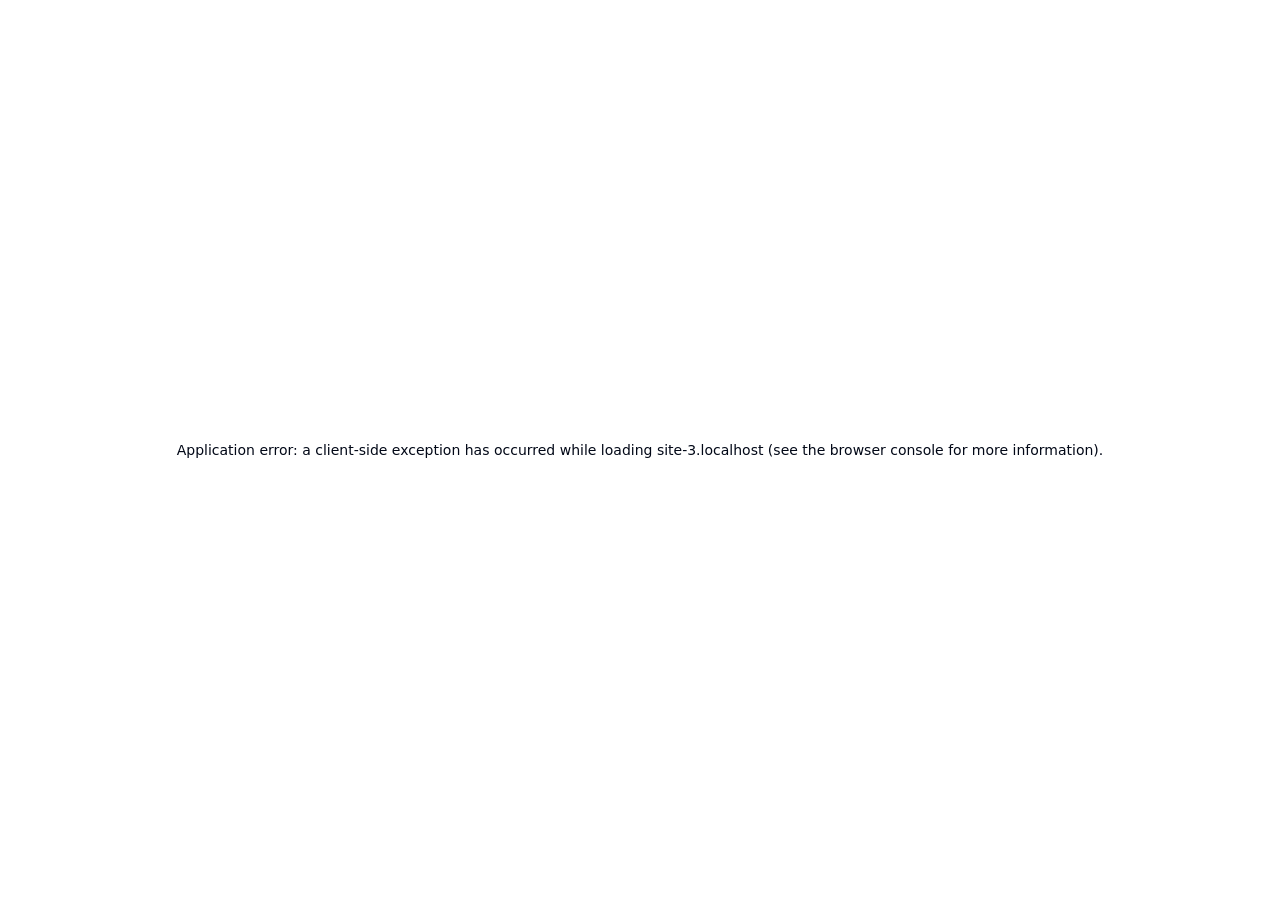
==== commit 5a44c218: "update" ====
--- a/index.html
+++ b/index.html
@@ -1,4 +1,4 @@
-<!DOCTYPE html><html lang="en"><head><meta charSet="utf-8"/><meta name="viewport" content="width=device-width, initial-scale=1"/><link rel="preload" href="/_next/static/media/e4af272ccee01ff0-s.p.woff2" as="font" crossorigin="" type="font/woff2"/><link rel="stylesheet" href="/_next/static/css/b2a5577a8d014406.css" data-precedence="next"/><link rel="stylesheet" href="/_next/static/css/931b179cff3131dc.css" data-precedence="next"/><link rel="preload" as="script" fetchPriority="low" href="/_next/static/chunks/webpack-4907191e1b0ac521.js"/><script src="/_next/static/chunks/4bd1b696-6aa3e4e54a7dcc1b.js" async=""></script><script src="/_next/static/chunks/684-29e6f45140ab1650.js" async=""></script><script src="/_next/static/chunks/main-app-fcac824e753991ff.js" async=""></script><script src="/_next/static/chunks/app/layout-67f1f1e71feb51cc.js" async=""></script><script src="/_next/static/chunks/964-c8b7c42def8657d2.js" async=""></script><script src="/_next/static/chunks/747-631361f008497c43.js" async=""></script><script src="/_next/static/chunks/app/page-e038b36074d8e3cc.js" async=""></script><link rel="preload" href="/_next/static/chunks/9.e8a61273140dfd1d.js" as="script" fetchPriority="low"/><link rel="preload" href="/_next/static/chunks/648.f26de2ec5fd48716.js" as="script" fetchPriority="low"/><link rel="preload" href="/_next/static/chunks/111.cd0ba95cff25678f.js" as="script" fetchPriority="low"/><link rel="preload" href="/_next/static/chunks/523.02a25cb2578e99b3.js" as="script" fetchPriority="low"/><link rel="preload" href="/_next/static/chunks/49-deb9df52f19e2ab4.js" as="script" fetchPriority="low"/><link rel="preload" href="/_next/static/chunks/529.42ac014f46b0b505.js" as="script" fetchPriority="low"/><meta name="next-size-adjust" content=""/><title>Hadisa Norozi - Personal Portfolio</title><meta name="description" content="Pioneering the Future of Digital Experiences"/><meta name="generator" content="v0.dev"/><script>
+<!DOCTYPE html><html lang="en"><head><meta charSet="utf-8"/><meta name="viewport" content="width=device-width, initial-scale=1"/><link rel="preload" href="/_next/static/media/e4af272ccee01ff0-s.p.woff2" as="font" crossorigin="" type="font/woff2"/><link rel="stylesheet" href="/_next/static/css/ae4b697151d402ef.css" data-precedence="next"/><link rel="stylesheet" href="/_next/static/css/931b179cff3131dc.css" data-precedence="next"/><link rel="preload" as="script" fetchPriority="low" href="/_next/static/chunks/webpack-2913fa3b74832b74.js"/><script src="/_next/static/chunks/4bd1b696-d26bddd7e801ac0a.js" async=""></script><script src="/_next/static/chunks/684-d9cc741d8e3e69e4.js" async=""></script><script src="/_next/static/chunks/main-app-fcac824e753991ff.js" async=""></script><script src="/_next/static/chunks/app/layout-67f1f1e71feb51cc.js" async=""></script><script src="/_next/static/chunks/964-c8b7c42def8657d2.js" async=""></script><script src="/_next/static/chunks/747-631361f008497c43.js" async=""></script><script src="/_next/static/chunks/app/page-e038b36074d8e3cc.js" async=""></script><link rel="preload" href="/_next/static/chunks/9.e8a61273140dfd1d.js" as="script" fetchPriority="low"/><link rel="preload" href="/_next/static/chunks/648.f26de2ec5fd48716.js" as="script" fetchPriority="low"/><link rel="preload" href="/_next/static/chunks/111.cd0ba95cff25678f.js" as="script" fetchPriority="low"/><link rel="preload" href="/_next/static/chunks/523.02a25cb2578e99b3.js" as="script" fetchPriority="low"/><link rel="preload" href="/_next/static/chunks/49-deb9df52f19e2ab4.js" as="script" fetchPriority="low"/><link rel="preload" href="/_next/static/chunks/529.42ac014f46b0b505.js" as="script" fetchPriority="low"/><meta name="next-size-adjust" content=""/><title>Hadisa Norozi - Personal Portfolio</title><meta name="description" content="Pioneering the Future of Digital Experiences"/><meta name="generator" content="v0.dev"/><script>
               // Remove bis_skin_checked attributes before React hydration
               (function() {
                 if (typeof window !== 'undefined') {
@@ -134,4 +134,4 @@
                   bg-white/10 dark:bg-gray-800/50 backdrop-blur-sm
                   transition-transform hover:scale-[1.02] hover:shadow-xl
                   border border-gray-200/20 dark:border-gray-700/50
-                "><div class="flex justify-between items-start mb-3"><h3 class="text-lg sm:text-xl font-bold text-gray-800 dark:text-white">Strapi</h3><span class="inline-block bg-gradient-to-br from-purple-500 via-violet-500 to-pink-500 p-1 rounded-full"><svg xmlns="http://www.w3.org/2000/svg" width="24" height="24" viewBox="0 0 24 24" fill="none" stroke="currentColor" stroke-width="2" stroke-linecap="round" stroke-linejoin="round" class="lucide lucide-layout-grid w-5 h-5 sm:w-6 sm:h-6 text-white"><rect width="7" height="7" x="3" y="3" rx="1"></rect><rect width="7" height="7" x="14" y="3" rx="1"></rect><rect width="7" height="7" x="14" y="14" rx="1"></rect><rect width="7" height="7" x="3" y="14" rx="1"></rect></svg></span></div><div class="w-full bg-gray-200/30 rounded-full h-2 sm:h-2.5"><div class="h-2 sm:h-2.5 rounded-full bg-gradient-to-r from-purple-500 via-violet-500 to-pink-500" style="width:83%"></div></div></div></div></div></div></div></section></div><section id="education" class="relative z-10 px-6 mt-12"><div class="container mx-auto max-w-7xl"><div class="transition-all duration-1000 ease-out opacity-0 rotateY-90 "><h2 class="text-4xl md:text-6xl lg:text-8xl font-bold text-center mb-24 bg-primary bg-clip-text text-transparent">Education &amp; Certifications</h2></div><div class="transition-all duration-1000 ease-out opacity-0 translate-y-20 "><div class="mb-20"><h3 class="text-3xl font-bold text-center text-foreground mb-12">Academic &amp; Professional Journey</h3><div class="relative"><div class="absolute left-8 top-0 bottom-0 w-0.5 bg-gradient-to-b from-primary via-secondary to-primary opacity-30"></div><div class="space-y-12"><div class="transition-all duration-1000 ease-out opacity-0 -translate-x-20 "><div class="relative flex items-center"><div class="absolute left-6 w-4 h-4 bg-gradient-to-r from-primary to-secondary rounded-full border-4 border-background animate-pulse"></div><div class="ml-20 glass-effect border-primary/20 rounded-lg p-6 hover:border-primary/40 transition-all duration-300 transform hover:scale-105"><div class="flex items-center justify-between mb-2"><span class="text-2xl font-bold text-primary">2024</span><span class="text-xs px-3 py-1 rounded-full bg-secondary/20 text-secondary">certification</span></div><h3 class="text-lg font-semibold text-foreground mb-1">AWS Solutions Architect Professional</h3><p class="text-muted-foreground">Amazon Web Services</p></div></div></div><div class="transition-all duration-1000 ease-out opacity-0 -translate-x-20 "><div class="relative flex items-center"><div class="absolute left-6 w-4 h-4 bg-gradient-to-r from-primary to-secondary rounded-full border-4 border-background animate-pulse"></div><div class="ml-20 glass-effect border-primary/20 rounded-lg p-6 hover:border-primary/40 transition-all duration-300 transform hover:scale-105"><div class="flex items-center justify-between mb-2"><span class="text-2xl font-bold text-primary">2023</span><span class="text-xs px-3 py-1 rounded-full bg-secondary/20 text-secondary">certification</span></div><h3 class="text-lg font-semibold text-foreground mb-1">EF SET Certificate</h3><p class="text-muted-foreground">EF SET</p></div></div></div><div class="transition-all duration-1000 ease-out opacity-0 -translate-x-20 "><div class="relative flex items-center"><div class="absolute left-6 w-4 h-4 bg-gradient-to-r from-primary to-secondary rounded-full border-4 border-background animate-pulse"></div><div class="ml-20 glass-effect border-primary/20 rounded-lg p-6 hover:border-primary/40 transition-all duration-300 transform hover:scale-105"><div class="flex items-center justify-between mb-2"><span class="text-2xl font-bold text-primary">1993</span><span class="text-xs px-3 py-1 rounded-full bg-primary/20 text-primary">education</span></div><h3 class="text-lg font-semibold text-foreground mb-1">Bachelor of Science in Computer Science</h3><p class="text-muted-foreground">Herat University</p></div></div></div></div></div></div></div><div class="transition-all duration-1000 ease-out opacity-0 translate-y-20 "><div class="mb-20"><div class="flex items-center justify-center mb-12"><svg xmlns="http://www.w3.org/2000/svg" width="24" height="24" viewBox="0 0 24 24" fill="none" stroke="currentColor" stroke-width="2" stroke-linecap="round" stroke-linejoin="round" class="lucide lucide-graduation-cap h-10 w-10 text-primary mr-4 animate-pulse"><path d="M21.42 10.922a1 1 0 0 0-.019-1.838L12.83 5.18a2 2 0 0 0-1.66 0L2.6 9.08a1 1 0 0 0 0 1.832l8.57 3.908a2 2 0 0 0 1.66 0z"></path><path d="M22 10v6"></path><path d="M6 12.5V16a6 3 0 0 0 12 0v-3.5"></path></svg><h3 class="text-4xl font-bold text-foreground">Education</h3></div><div class="grid lg:grid-cols-2 gap-8"><div class="transition-all duration-1000 ease-out opacity-0 translate-y-20 "><div class="relative overflow-hidden bg-slate-900/70 backdrop-blur-lg glass-effect p-30 border-primary/30 hover:border-primary/50 transition-all duration-500 group transform hover:scale-105 h-full" style="border-radius:20px"><div class="p-8"><div class="flex items-start justify-between mb-6"><div class="flex items-center"><svg xmlns="http://www.w3.org/2000/svg" width="24" height="24" viewBox="0 0 24 24" fill="none" stroke="currentColor" stroke-width="2" stroke-linecap="round" stroke-linejoin="round" class="lucide lucide-graduation-cap h-8 w-8 text-primary mr-3 group-hover:animate-bounce"><path d="M21.42 10.922a1 1 0 0 0-.019-1.838L12.83 5.18a2 2 0 0 0-1.66 0L2.6 9.08a1 1 0 0 0 0 1.832l8.57 3.908a2 2 0 0 0 1.66 0z"></path><path d="M22 10v6"></path><path d="M6 12.5V16a6 3 0 0 0 12 0v-3.5"></path></svg><div><h3 class="text-xl font-bold text-foreground group-hover:text-primary transition-colors duration-300">EF SET Certificate</h3><p class="text-lg font-semibold text-muted-foreground">EF SET</p></div></div><div class="flex items-center"><svg xmlns="http://www.w3.org/2000/svg" width="24" height="24" viewBox="0 0 24 24" fill="none" stroke="currentColor" stroke-width="2" stroke-linecap="round" stroke-linejoin="round" class="lucide lucide-circle-check-big h-6 w-6 text-green-500 animate-pulse"><path d="M21.801 10A10 10 0 1 1 17 3.335"></path><path d="m9 11 3 3L22 4"></path></svg></div></div><div class="space-y-4 mb-6"><div class="flex items-center text-muted-foreground"><svg xmlns="http://www.w3.org/2000/svg" width="24" height="24" viewBox="0 0 24 24" fill="none" stroke="currentColor" stroke-width="2" stroke-linecap="round" stroke-linejoin="round" class="lucide lucide-map-pin h-4 w-4 mr-2"><path d="M20 10c0 4.993-5.539 10.193-7.399 11.799a1 1 0 0 1-1.202 0C9.539 20.193 4 14.993 4 10a8 8 0 0 1 16 0"></path><circle cx="12" cy="10" r="3"></circle></svg><span>Herat, MA</span></div><div class="flex items-center text-muted-foreground"><svg xmlns="http://www.w3.org/2000/svg" width="24" height="24" viewBox="0 0 24 24" fill="none" stroke="currentColor" stroke-width="2" stroke-linecap="round" stroke-linejoin="round" class="lucide lucide-calendar h-4 w-4 mr-2"><path d="M8 2v4"></path><path d="M16 2v4"></path><rect width="18" height="18" x="3" y="4" rx="2"></rect><path d="M3 10h18"></path></svg><span>2022 - 2023</span></div></div><p class="text-muted-foreground mb-6 leading-relaxed">Advanced studies in English language proficiency with focus on technical communication and professional writing.</p><div class="space-y-3"><h4 class="text-sm font-semibold text-foreground">Key Skills &amp; Technologies</h4><div class="flex flex-wrap gap-2"><div class="inline-flex items-center rounded-full border px-2.5 py-0.5 text-xs font-semibold focus:outline-none focus:ring-2 focus:ring-ring focus:ring-offset-2 bg-primary/10 text-primary border-primary/20 hover:bg-primary hover:text-primary-foreground transition-all duration-300 transform hover:scale-110 animate-fade-in-up" style="animation-delay:0ms">English Language</div><div class="inline-flex items-center rounded-full border px-2.5 py-0.5 text-xs font-semibold focus:outline-none focus:ring-2 focus:ring-ring focus:ring-offset-2 bg-primary/10 text-primary border-primary/20 hover:bg-primary hover:text-primary-foreground transition-all duration-300 transform hover:scale-110 animate-fade-in-up" style="animation-delay:50ms">Professional Writing</div><div class="inline-flex items-center rounded-full border px-2.5 py-0.5 text-xs font-semibold focus:outline-none focus:ring-2 focus:ring-ring focus:ring-offset-2 bg-primary/10 text-primary border-primary/20 hover:bg-primary hover:text-primary-foreground transition-all duration-300 transform hover:scale-110 animate-fade-in-up" style="animation-delay:100ms">Technical Communication</div><div class="inline-flex items-center rounded-full border px-2.5 py-0.5 text-xs font-semibold focus:outline-none focus:ring-2 focus:ring-ring focus:ring-offset-2 bg-primary/10 text-primary border-primary/20 hover:bg-primary hover:text-primary-foreground transition-all duration-300 transform hover:scale-110 animate-fade-in-up" style="animation-delay:150ms">Grammar</div><div class="inline-flex items-center rounded-full border px-2.5 py-0.5 text-xs font-semibold focus:outline-none focus:ring-2 focus:ring-ring focus:ring-offset-2 bg-primary/10 text-primary border-primary/20 hover:bg-primary hover:text-primary-foreground transition-all duration-300 transform hover:scale-110 animate-fade-in-up" style="animation-delay:200ms">Vocabulary</div></div></div></div></div></div><div class="transition-all duration-1000 ease-out opacity-0 translate-y-20 "><div class="relative overflow-hidden bg-slate-900/70 backdrop-blur-lg glass-effect p-30 border-primary/30 hover:border-primary/50 transition-all duration-500 group transform hover:scale-105 h-full" style="border-radius:20px"><div class="p-8"><div class="flex items-start justify-between mb-6"><div class="flex items-center"><svg xmlns="http://www.w3.org/2000/svg" width="24" height="24" viewBox="0 0 24 24" fill="none" stroke="currentColor" stroke-width="2" stroke-linecap="round" stroke-linejoin="round" class="lucide lucide-graduation-cap h-8 w-8 text-primary mr-3 group-hover:animate-bounce"><path d="M21.42 10.922a1 1 0 0 0-.019-1.838L12.83 5.18a2 2 0 0 0-1.66 0L2.6 9.08a1 1 0 0 0 0 1.832l8.57 3.908a2 2 0 0 0 1.66 0z"></path><path d="M22 10v6"></path><path d="M6 12.5V16a6 3 0 0 0 12 0v-3.5"></path></svg><div><h3 class="text-xl font-bold text-foreground group-hover:text-primary transition-colors duration-300">Bachelor of Science in Computer Science</h3><p class="text-lg font-semibold text-muted-foreground">Herat University</p></div></div><div class="flex items-center"><svg xmlns="http://www.w3.org/2000/svg" width="24" height="24" viewBox="0 0 24 24" fill="none" stroke="currentColor" stroke-width="2" stroke-linecap="round" stroke-linejoin="round" class="lucide lucide-circle-check-big h-6 w-6 text-green-500 animate-pulse"><path d="M21.801 10A10 10 0 1 1 17 3.335"></path><path d="m9 11 3 3L22 4"></path></svg></div></div><div class="space-y-4 mb-6"><div class="flex items-center text-muted-foreground"><svg xmlns="http://www.w3.org/2000/svg" width="24" height="24" viewBox="0 0 24 24" fill="none" stroke="currentColor" stroke-width="2" stroke-linecap="round" stroke-linejoin="round" class="lucide lucide-map-pin h-4 w-4 mr-2"><path d="M20 10c0 4.993-5.539 10.193-7.399 11.799a1 1 0 0 1-1.202 0C9.539 20.193 4 14.993 4 10a8 8 0 0 1 16 0"></path><circle cx="12" cy="10" r="3"></circle></svg><span>Herat, CA</span></div><div class="flex items-center text-muted-foreground"><svg xmlns="http://www.w3.org/2000/svg" width="24" height="24" viewBox="0 0 24 24" fill="none" stroke="currentColor" stroke-width="2" stroke-linecap="round" stroke-linejoin="round" class="lucide lucide-calendar h-4 w-4 mr-2"><path d="M8 2v4"></path><path d="M16 2v4"></path><rect width="18" height="18" x="3" y="4" rx="2"></rect><path d="M3 10h18"></path></svg><span>2018 - 2022</span></div></div><p class="text-muted-foreground mb-6 leading-relaxed">Specialized in Artificial Intelligence and Machine Learning with focus on neural networks and deep learning architectures.</p><div class="space-y-3"><h4 class="text-sm font-semibold text-foreground">Key Skills &amp; Technologies</h4><div class="flex flex-wrap gap-2"><div class="inline-flex items-center rounded-full border px-2.5 py-0.5 text-xs font-semibold focus:outline-none focus:ring-2 focus:ring-ring focus:ring-offset-2 bg-primary/10 text-primary border-primary/20 hover:bg-primary hover:text-primary-foreground transition-all duration-300 transform hover:scale-110 animate-fade-in-up" style="animation-delay:0ms">AI/ML</div><div class="inline-flex items-center rounded-full border px-2.5 py-0.5 text-xs font-semibold focus:outline-none focus:ring-2 focus:ring-ring focus:ring-offset-2 bg-primary/10 text-primary border-primary/20 hover:bg-primary hover:text-primary-foreground transition-all duration-300 transform hover:scale-110 animate-fade-in-up" style="animation-delay:50ms">Deep Learning</div><div class="inline-flex items-center rounded-full border px-2.5 py-0.5 text-xs font-semibold focus:outline-none focus:ring-2 focus:ring-ring focus:ring-offset-2 bg-primary/10 text-primary border-primary/20 hover:bg-primary hover:text-primary-foreground transition-all duration-300 transform hover:scale-110 animate-fade-in-up" style="animation-delay:100ms">Computer Vision</div><div class="inline-flex items-center rounded-full border px-2.5 py-0.5 text-xs font-semibold focus:outline-none focus:ring-2 focus:ring-ring focus:ring-offset-2 bg-primary/10 text-primary border-primary/20 hover:bg-primary hover:text-primary-foreground transition-all duration-300 transform hover:scale-110 animate-fade-in-up" style="animation-delay:150ms">NLP</div><div class="inline-flex items-center rounded-full border px-2.5 py-0.5 text-xs font-semibold focus:outline-none focus:ring-2 focus:ring-ring focus:ring-offset-2 bg-primary/10 text-primary border-primary/20 hover:bg-primary hover:text-primary-foreground transition-all duration-300 transform hover:scale-110 animate-fade-in-up" style="animation-delay:200ms">Data Structures</div></div></div></div></div></div></div></div></div><div class="transition-all duration-1000 ease-out opacity-0 translate-y-20 "><div><div class="flex items-center justify-center mb-12"><svg xmlns="http://www.w3.org/2000/svg" width="24" height="24" viewBox="0 0 24 24" fill="none" stroke="currentColor" stroke-width="2" stroke-linecap="round" stroke-linejoin="round" class="lucide lucide-award h-10 w-10 text-secondary mr-4 animate-pulse"><path d="m15.477 12.89 1.515 8.526a.5.5 0 0 1-.81.47l-3.58-2.687a1 1 0 0 0-1.197 0l-3.586 2.686a.5.5 0 0 1-.81-.469l1.514-8.526"></path><circle cx="12" cy="8" r="6"></circle></svg><h3 class="text-4xl font-bold text-foreground">Professional Certifications</h3></div><div class="grid md:grid-cols-2 lg:grid-cols-2 gap-8"><div class="transition-all duration-1000 ease-out opacity-0 translate-y-20 "><div class="relative overflow-hidden bg-slate-900/70 backdrop-blur-lg glass-effect p-30 border-primary/30 hover:border-primary/50 transition-all duration-500 group transform hover:scale-105 h-full" style="border-radius:20px"><div class="p-8"><div class="flex items-start justify-between mb-6"><div class="flex items-center"><svg xmlns="http://www.w3.org/2000/svg" width="24" height="24" viewBox="0 0 24 24" fill="none" stroke="currentColor" stroke-width="2" stroke-linecap="round" stroke-linejoin="round" class="lucide lucide-award h-8 w-8 text-secondary mr-3 group-hover:animate-bounce"><path d="m15.477 12.89 1.515 8.526a.5.5 0 0 1-.81.47l-3.58-2.687a1 1 0 0 0-1.197 0l-3.586 2.686a.5.5 0 0 1-.81-.469l1.514-8.526"></path><circle cx="12" cy="8" r="6"></circle></svg><div><h3 class="text-xl font-bold text-foreground group-hover:text-primary transition-colors duration-300">AWS Certified Solutions Architect - Professional</h3><p class="text-lg font-semibold text-muted-foreground">Amazon Web Services</p></div></div><div class="flex items-center"><svg xmlns="http://www.w3.org/2000/svg" width="24" height="24" viewBox="0 0 24 24" fill="none" stroke="currentColor" stroke-width="2" stroke-linecap="round" stroke-linejoin="round" class="lucide lucide-circle-check-big h-6 w-6 text-green-500 animate-pulse"><path d="M21.801 10A10 10 0 1 1 17 3.335"></path><path d="m9 11 3 3L22 4"></path></svg></div></div><div class="space-y-4 mb-6"><div class="flex items-center text-muted-foreground"><svg xmlns="http://www.w3.org/2000/svg" width="24" height="24" viewBox="0 0 24 24" fill="none" stroke="currentColor" stroke-width="2" stroke-linecap="round" stroke-linejoin="round" class="lucide lucide-map-pin h-4 w-4 mr-2"><path d="M20 10c0 4.993-5.539 10.193-7.399 11.799a1 1 0 0 1-1.202 0C9.539 20.193 4 14.993 4 10a8 8 0 0 1 16 0"></path><circle cx="12" cy="10" r="3"></circle></svg><span>Online</span></div><div class="flex items-center text-muted-foreground"><svg xmlns="http://www.w3.org/2000/svg" width="24" height="24" viewBox="0 0 24 24" fill="none" stroke="currentColor" stroke-width="2" stroke-linecap="round" stroke-linejoin="round" class="lucide lucide-calendar h-4 w-4 mr-2"><path d="M8 2v4"></path><path d="M16 2v4"></path><rect width="18" height="18" x="3" y="4" rx="2"></rect><path d="M3 10h18"></path></svg><span>2024</span></div><div class="flex items-center"><span class="text-sm font-medium text-muted-foreground mr-2">ID:</span><code class="text-xs bg-muted px-2 py-1 rounded text-primary">AWS-PSA-2024-QX7891</code></div></div><p class="text-muted-foreground mb-6 leading-relaxed">Advanced cloud architecture certification covering complex distributed systems and enterprise-scale solutions.</p><div class="space-y-3"><h4 class="text-sm font-semibold text-foreground">Key Skills &amp; Technologies</h4><div class="flex flex-wrap gap-2"><div class="inline-flex items-center rounded-full border px-2.5 py-0.5 text-xs font-semibold focus:outline-none focus:ring-2 focus:ring-ring focus:ring-offset-2 bg-primary/10 text-primary border-primary/20 hover:bg-primary hover:text-primary-foreground transition-all duration-300 transform hover:scale-110 animate-fade-in-up" style="animation-delay:0ms">AWS</div><div class="inline-flex items-center rounded-full border px-2.5 py-0.5 text-xs font-semibold focus:outline-none focus:ring-2 focus:ring-ring focus:ring-offset-2 bg-primary/10 text-primary border-primary/20 hover:bg-primary hover:text-primary-foreground transition-all duration-300 transform hover:scale-110 animate-fade-in-up" style="animation-delay:50ms">Cloud Architecture</div><div class="inline-flex items-center rounded-full border px-2.5 py-0.5 text-xs font-semibold focus:outline-none focus:ring-2 focus:ring-ring focus:ring-offset-2 bg-primary/10 text-primary border-primary/20 hover:bg-primary hover:text-primary-foreground transition-all duration-300 transform hover:scale-110 animate-fade-in-up" style="animation-delay:100ms">Microservices</div><div class="inline-flex items-center rounded-full border px-2.5 py-0.5 text-xs font-semibold focus:outline-none focus:ring-2 focus:ring-ring focus:ring-offset-2 bg-primary/10 text-primary border-primary/20 hover:bg-primary hover:text-primary-foreground transition-all duration-300 transform hover:scale-110 animate-fade-in-up" style="animation-delay:150ms">DevOps</div><div class="inline-flex items-center rounded-full border px-2.5 py-0.5 text-xs font-semibold focus:outline-none focus:ring-2 focus:ring-ring focus:ring-offset-2 bg-primary/10 text-primary border-primary/20 hover:bg-primary hover:text-primary-foreground transition-all duration-300 transform hover:scale-110 animate-fade-in-up" style="animation-delay:200ms">Security</div></div></div></div></div></div><div class="transition-all duration-1000 ease-out opacity-0 translate-y-20 "><div class="relative overflow-hidden bg-slate-900/70 backdrop-blur-lg glass-effect p-30 border-primary/30 hover:border-primary/50 transition-all duration-500 group transform hover:scale-105 h-full" style="border-radius:20px"><div class="p-8"><div class="flex items-start justify-between mb-6"><div class="flex items-center"><svg xmlns="http://www.w3.org/2000/svg" width="24" height="24" viewBox="0 0 24 24" fill="none" stroke="currentColor" stroke-width="2" stroke-linecap="round" stroke-linejoin="round" class="lucide lucide-award h-8 w-8 text-secondary mr-3 group-hover:animate-bounce"><path d="m15.477 12.89 1.515 8.526a.5.5 0 0 1-.81.47l-3.58-2.687a1 1 0 0 0-1.197 0l-3.586 2.686a.5.5 0 0 1-.81-.469l1.514-8.526"></path><circle cx="12" cy="8" r="6"></circle></svg><div><h3 class="text-xl font-bold text-foreground group-hover:text-primary transition-colors duration-300">Google Cloud Professional ML Engineer</h3><p class="text-lg font-semibold text-muted-foreground">Google Cloud</p></div></div><div class="flex items-center"><svg xmlns="http://www.w3.org/2000/svg" width="24" height="24" viewBox="0 0 24 24" fill="none" stroke="currentColor" stroke-width="2" stroke-linecap="round" stroke-linejoin="round" class="lucide lucide-circle-check-big h-6 w-6 text-green-500 animate-pulse"><path d="M21.801 10A10 10 0 1 1 17 3.335"></path><path d="m9 11 3 3L22 4"></path></svg></div></div><div class="space-y-4 mb-6"><div class="flex items-center text-muted-foreground"><svg xmlns="http://www.w3.org/2000/svg" width="24" height="24" viewBox="0 0 24 24" fill="none" stroke="currentColor" stroke-width="2" stroke-linecap="round" stroke-linejoin="round" class="lucide lucide-map-pin h-4 w-4 mr-2"><path d="M20 10c0 4.993-5.539 10.193-7.399 11.799a1 1 0 0 1-1.202 0C9.539 20.193 4 14.993 4 10a8 8 0 0 1 16 0"></path><circle cx="12" cy="10" r="3"></circle></svg><span>Online</span></div><div class="flex items-center text-muted-foreground"><svg xmlns="http://www.w3.org/2000/svg" width="24" height="24" viewBox="0 0 24 24" fill="none" stroke="currentColor" stroke-width="2" stroke-linecap="round" stroke-linejoin="round" class="lucide lucide-calendar h-4 w-4 mr-2"><path d="M8 2v4"></path><path d="M16 2v4"></path><rect width="18" height="18" x="3" y="4" rx="2"></rect><path d="M3 10h18"></path></svg><span>2024</span></div><div class="flex items-center"><span class="text-sm font-medium text-muted-foreground mr-2">ID:</span><code class="text-xs bg-muted px-2 py-1 rounded text-primary">GCP-MLE-2024-ZY4567</code></div></div><p class="text-muted-foreground mb-6 leading-relaxed">Professional certification in machine learning engineering on Google Cloud Platform with focus on production ML systems.</p><div class="space-y-3"><h4 class="text-sm font-semibold text-foreground">Key Skills &amp; Technologies</h4><div class="flex flex-wrap gap-2"><div class="inline-flex items-center rounded-full border px-2.5 py-0.5 text-xs font-semibold focus:outline-none focus:ring-2 focus:ring-ring focus:ring-offset-2 bg-primary/10 text-primary border-primary/20 hover:bg-primary hover:text-primary-foreground transition-all duration-300 transform hover:scale-110 animate-fade-in-up" style="animation-delay:0ms">GCP</div><div class="inline-flex items-center rounded-full border px-2.5 py-0.5 text-xs font-semibold focus:outline-none focus:ring-2 focus:ring-ring focus:ring-offset-2 bg-primary/10 text-primary border-primary/20 hover:bg-primary hover:text-primary-foreground transition-all duration-300 transform hover:scale-110 animate-fade-in-up" style="animation-delay:50ms">TensorFlow</div><div class="inline-flex items-center rounded-full border px-2.5 py-0.5 text-xs font-semibold focus:outline-none focus:ring-2 focus:ring-ring focus:ring-offset-2 bg-primary/10 text-primary border-primary/20 hover:bg-primary hover:text-primary-foreground transition-all duration-300 transform hover:scale-110 animate-fade-in-up" style="animation-delay:100ms">ML Pipelines</div><div class="inline-flex items-center rounded-full border px-2.5 py-0.5 text-xs font-semibold focus:outline-none focus:ring-2 focus:ring-ring focus:ring-offset-2 bg-primary/10 text-primary border-primary/20 hover:bg-primary hover:text-primary-foreground transition-all duration-300 transform hover:scale-110 animate-fade-in-up" style="animation-delay:150ms">AutoML</div><div class="inline-flex items-center rounded-full border px-2.5 py-0.5 text-xs font-semibold focus:outline-none focus:ring-2 focus:ring-ring focus:ring-offset-2 bg-primary/10 text-primary border-primary/20 hover:bg-primary hover:text-primary-foreground transition-all duration-300 transform hover:scale-110 animate-fade-in-up" style="animation-delay:200ms">BigQuery</div></div></div></div></div></div></div></div></div><div class="transition-all duration-1000 ease-out opacity-0 translate-y-20 "><div class="mt-20 text-center"><div class="grid md:grid-cols-4 gap-8"><div class="glass-effect border-primary/20 rounded-lg p-6 hover:border-primary/40 transition-all duration-300 transform hover:scale-105"><svg xmlns="http://www.w3.org/2000/svg" width="24" height="24" viewBox="0 0 24 24" fill="none" stroke="currentColor" stroke-width="2" stroke-linecap="round" stroke-linejoin="round" class="lucide lucide-graduation-cap h-12 w-12 mx-auto mb-4 text-primary animate-bounce-slow" style="animation-delay:0ms"><path d="M21.42 10.922a1 1 0 0 0-.019-1.838L12.83 5.18a2 2 0 0 0-1.66 0L2.6 9.08a1 1 0 0 0 0 1.832l8.57 3.908a2 2 0 0 0 1.66 0z"></path><path d="M22 10v6"></path><path d="M6 12.5V16a6 3 0 0 0 12 0v-3.5"></path></svg><div class="text-3xl font-bold text-foreground mb-2">1</div><div class="text-muted-foreground">Degrees</div></div><div class="glass-effect border-primary/20 rounded-lg p-6 hover:border-primary/40 transition-all duration-300 transform hover:scale-105"><svg xmlns="http://www.w3.org/2000/svg" width="24" height="24" viewBox="0 0 24 24" fill="none" stroke="currentColor" stroke-width="2" stroke-linecap="round" stroke-linejoin="round" class="lucide lucide-award h-12 w-12 mx-auto mb-4 text-primary animate-bounce-slow" style="animation-delay:200ms"><path d="m15.477 12.89 1.515 8.526a.5.5 0 0 1-.81.47l-3.58-2.687a1 1 0 0 0-1.197 0l-3.586 2.686a.5.5 0 0 1-.81-.469l1.514-8.526"></path><circle cx="12" cy="8" r="6"></circle></svg><div class="text-3xl font-bold text-foreground mb-2">3</div><div class="text-muted-foreground">Certifications</div></div><div class="glass-effect border-primary/20 rounded-lg p-6 hover:border-primary/40 transition-all duration-300 transform hover:scale-105"><svg xmlns="http://www.w3.org/2000/svg" width="24" height="24" viewBox="0 0 24 24" fill="none" stroke="currentColor" stroke-width="2" stroke-linecap="round" stroke-linejoin="round" class="lucide lucide-brain h-12 w-12 mx-auto mb-4 text-primary animate-bounce-slow" style="animation-delay:400ms"><path d="M12 5a3 3 0 1 0-5.997.125 4 4 0 0 0-2.526 5.77 4 4 0 0 0 .556 6.588A4 4 0 1 0 12 18Z"></path><path d="M12 5a3 3 0 1 1 5.997.125 4 4 0 0 1 2.526 5.77 4 4 0 0 1-.556 6.588A4 4 0 1 1 12 18Z"></path><path d="M15 13a4.5 4.5 0 0 1-3-4 4.5 4.5 0 0 1-3 4"></path><path d="M17.599 6.5a3 3 0 0 0 .399-1.375"></path><path d="M6.003 5.125A3 3 0 0 0 6.401 6.5"></path><path d="M3.477 10.896a4 4 0 0 1 .585-.396"></path><path d="M19.938 10.5a4 4 0 0 1 .585.396"></path><path d="M6 18a4 4 0 0 1-1.967-.516"></path><path d="M19.967 17.484A4 4 0 0 1 18 18"></path></svg><div class="text-3xl font-bold text-foreground mb-2">6</div><div class="text-muted-foreground">Years Learning</div></div><div class="glass-effect border-primary/20 rounded-lg p-6 hover:border-primary/40 transition-all duration-300 transform hover:scale-105"><svg xmlns="http://www.w3.org/2000/svg" width="24" height="24" viewBox="0 0 24 24" fill="none" stroke="currentColor" stroke-width="2" stroke-linecap="round" stroke-linejoin="round" class="lucide lucide-target h-12 w-12 mx-auto mb-4 text-primary animate-bounce-slow" style="animation-delay:600ms"><circle cx="12" cy="12" r="10"></circle><circle cx="12" cy="12" r="6"></circle><circle cx="12" cy="12" r="2"></circle></svg><div class="text-3xl font-bold text-foreground mb-2">100%</div><div class="text-muted-foreground">Success Rate</div></div></div></div></div></div></section><section id="contact" class="relative z-10 py-32 mt-10 px-6"><div class="container mx-auto max-w-6xl"><div class="transition-all duration-1000 ease-out opacity-0 scale-75 "><h2 class="text-4xl bg-black md:text-6xl lg:text-8xl font-bold text-center mb-24 bg-primary bg-clip-text text-transparent"><div class="absolute blur-[60px] w-[60%] h-[70%] top-1/2 left-[15%] rounded-full bg-[radial-gradient(#99E39E_30%,rgba(0,0,255,0.5))]"></div>Let&#x27;s Create the Future</h2></div><div class="transition-all duration-1000 ease-out opacity-0 translate-y-20 "><div class="rounded-lg border text-card-foreground shadow-sm border-none bg-transparent transition-all duration-500 transform hover:scale-105"><div class="p-16"><form class="space-y-10"><div class="grid md:grid-cols-2 gap-10"><div class="transition-all duration-1000 ease-out opacity-0 -translate-x-20 "><div class="space-y-3"><label class="block text-lg font-semibold text-foreground">Name</label><input class="flex w-full rounded-md border px-3 py-2 ring-offset-background file:border-0 file:bg-transparent file:text-sm file:font-medium file:text-foreground placeholder:text-muted-foreground focus-visible:outline-none focus-visible:ring-2 focus-visible:ring-ring focus-visible:ring-offset-2 disabled:cursor-not-allowed disabled:opacity-50 md:text-sm glass-effect border-primary/40 text-foreground focus:border-primary bg-transparent h-14 text-lg transition-all duration-300 hover:scale-105" placeholder="Your name"/></div></div><div class="transition-all duration-1000 ease-out opacity-0 translate-x-20 "><div class="space-y-3"><label class="block text-lg font-semibold text-foreground">Email</label><input type="email" class="flex w-full rounded-md border px-3 py-2 ring-offset-background file:border-0 file:bg-transparent file:text-sm file:font-medium file:text-foreground placeholder:text-muted-foreground focus-visible:outline-none focus-visible:ring-2 focus-visible:ring-ring focus-visible:ring-offset-2 disabled:cursor-not-allowed disabled:opacity-50 md:text-sm glass-effect border-primary/40 text-foreground focus:border-primary bg-transparent h-14 text-lg transition-all duration-300 hover:scale-105" placeholder="your@email.com"/></div></div></div><div class="transition-all duration-1000 ease-out opacity-0 translate-y-20 "><div class="space-y-3"><label class="block text-lg font-semibold text-foreground">Project Type</label><input class="flex w-full rounded-md border px-3 py-2 ring-offset-background file:border-0 file:bg-transparent file:text-sm file:font-medium file:text-foreground placeholder:text-muted-foreground focus-visible:outline-none focus-visible:ring-2 focus-visible:ring-ring focus-visible:ring-offset-2 disabled:cursor-not-allowed disabled:opacity-50 md:text-sm glass-effect border-primary/40 text-foreground focus:border-primary bg-transparent h-14 text-lg transition-all duration-300 hover:scale-105" placeholder="Web App, AI Solution, Quantum Computing, etc."/></div></div><div class="transition-all duration-1000 ease-out opacity-0 translate-y-20 "><div class="space-y-3"><label class="block text-lg font-semibold text-foreground">Message</label><textarea class="flex w-full rounded-md border px-3 py-2 ring-offset-background placeholder:text-muted-foreground focus-visible:outline-none focus-visible:ring-2 focus-visible:ring-ring focus-visible:ring-offset-2 disabled:cursor-not-allowed disabled:opacity-50 md:text-sm glass-effect border-primary/40 text-foreground focus:border-primary min-h-48 bg-transparent resize-none text-lg transition-all duration-300 hover:scale-105" placeholder="Tell me about your vision..."></textarea></div></div><div class="transition-all duration-1000 ease-out opacity-0 scale-75 "><button class="inline-flex items-center justify-center gap-2 whitespace-nowrap ring-offset-background focus-visible:outline-none focus-visible:ring-2 focus-visible:ring-ring focus-visible:ring-offset-2 disabled:pointer-events-none disabled:opacity-50 [&amp;_svg]:pointer-events-none [&amp;_svg]:size-4 [&amp;_svg]:shrink-0 hover:bg-primary/90 h-11 rounded-md px-8 w-full bg-primary hover:from-secondary hover:via-primary hover:to-secondary text-primary-foreground py-6 text-xl font-bold transform hover:scale-110 transition-all duration-500 shadow-2xl hover:shadow-primary/50 group"><svg xmlns="http://www.w3.org/2000/svg" width="24" height="24" viewBox="0 0 24 24" fill="none" stroke="currentColor" stroke-width="2" stroke-linecap="round" stroke-linejoin="round" class="lucide lucide-send mr-3 h-6 w-6 group-hover:animate-bounce"><path d="M14.536 21.686a.5.5 0 0 0 .937-.024l6.5-19a.496.496 0 0 0-.635-.635l-19 6.5a.5.5 0 0 0-.024.937l7.93 3.18a2 2 0 0 1 1.112 1.11z"></path><path d="m21.854 2.147-10.94 10.939"></path></svg>Launch Project</button></div></form></div></div></div></div></section><footer class="relative z-10 py-20 px-6 bg-gradient-to-b from-background to-background/95 backdrop-blur-xl border-t border-border/20"><div class="container mx-auto max-w-6xl"><div class="transition-all duration-1000 ease-out opacity-0 translate-y-20 "><div class="flex flex-col items-center gap-8 mb-12"><div class="text-center max-w-2xl mx-auto"><div class="inline-flex items-center gap-2 mb-3 px-4 py-2 rounded-full bg-primary/10 text-primary text-sm font-medium"><svg xmlns="http://www.w3.org/2000/svg" width="24" height="24" viewBox="0 0 24 24" fill="none" stroke="currentColor" stroke-width="2" stroke-linecap="round" stroke-linejoin="round" class="lucide lucide-cpu h-4 w-4"><rect width="16" height="16" x="4" y="4" rx="2"></rect><rect width="6" height="6" x="9" y="9" rx="1"></rect><path d="M15 2v2"></path><path d="M15 20v2"></path><path d="M2 15h2"></path><path d="M2 9h2"></path><path d="M20 15h2"></path><path d="M20 9h2"></path><path d="M9 2v2"></path><path d="M9 20v2"></path></svg><span>Open to new opportunities</span></div><h3 class="text-2xl md:text-3xl font-semibold mb-4 bg-gradient-to-r from-foreground to-foreground/70 bg-clip-text text-transparent">Let&#x27;s Build Something Amazing Together</h3><p class="text-muted-foreground text-lg">I&#x27;m always interested in new challenges and opportunities to grow. Feel free to reach out if you want to collaborate!</p></div><div class="flex justify-center space-x-6 mt-4"><a href="https://github.com/hadisa" class="relative p-4 rounded-2xl bg-gradient-to-br from-background to-background/80 border border-border/30 shadow-lg hover:shadow-xl transition-all duration-500 group opacity-0" style="animation-delay:0ms;transform:translateY(20px);transition:transform 0.5s ease, opacity 0.5s ease" aria-label="GitHub" target="_blank" rel="noopener noreferrer"><div class="absolute inset-0 bg-gradient-to-br from-purple-500 to-pink-500 opacity-0 group-hover:opacity-10 rounded-2xl transition-opacity duration-500"></div><svg xmlns="http://www.w3.org/2000/svg" width="24" height="24" viewBox="0 0 24 24" fill="none" stroke="currentColor" stroke-width="2" stroke-linecap="round" stroke-linejoin="round" class="lucide lucide-github h-6 w-6 group-hover:scale-110 transition-transform duration-300"><path d="M15 22v-4a4.8 4.8 0 0 0-1-3.5c3 0 6-2 6-5.5.08-1.25-.27-2.48-1-3.5.28-1.15.28-2.35 0-3.5 0 0-1 0-3 1.5-2.64-.5-5.36-.5-8 0C6 2 5 2 5 2c-.3 1.15-.3 2.35 0 3.5A5.403 5.403 0 0 0 4 9c0 3.5 3 5.5 6 5.5-.39.49-.68 1.05-.85 1.65-.17.6-.22 1.23-.15 1.85v4"></path><path d="M9 18c-4.51 2-5-2-7-2"></path></svg><span class="absolute -bottom-8 left-1/2 transform -translate-x-1/2 opacity-0 group-hover:opacity-100 text-xs font-medium bg-foreground text-background px-2 py-1 rounded-md transition-all duration-300 whitespace-nowrap">GitHub<svg xmlns="http://www.w3.org/2000/svg" width="24" height="24" viewBox="0 0 24 24" fill="none" stroke="currentColor" stroke-width="2" stroke-linecap="round" stroke-linejoin="round" class="lucide lucide-external-link inline-block h-3 w-3 ml-1"><path d="M15 3h6v6"></path><path d="M10 14 21 3"></path><path d="M18 13v6a2 2 0 0 1-2 2H5a2 2 0 0 1-2-2V8a2 2 0 0 1 2-2h6"></path></svg></span></a><a href="https://www.linkedin.com/in/hadisa-norozi/" class="relative p-4 rounded-2xl bg-gradient-to-br from-background to-background/80 border border-border/30 shadow-lg hover:shadow-xl transition-all duration-500 group opacity-0" style="animation-delay:150ms;transform:translateY(20px);transition:transform 0.5s ease, opacity 0.5s ease" aria-label="LinkedIn" target="_blank" rel="noopener noreferrer"><div class="absolute inset-0 bg-gradient-to-br from-blue-500 to-cyan-500 opacity-0 group-hover:opacity-10 rounded-2xl transition-opacity duration-500"></div><svg xmlns="http://www.w3.org/2000/svg" width="24" height="24" viewBox="0 0 24 24" fill="none" stroke="currentColor" stroke-width="2" stroke-linecap="round" stroke-linejoin="round" class="lucide lucide-linkedin h-6 w-6 group-hover:scale-110 transition-transform duration-300"><path d="M16 8a6 6 0 0 1 6 6v7h-4v-7a2 2 0 0 0-2-2 2 2 0 0 0-2 2v7h-4v-7a6 6 0 0 1 6-6z"></path><rect width="4" height="12" x="2" y="9"></rect><circle cx="4" cy="4" r="2"></circle></svg><span class="absolute -bottom-8 left-1/2 transform -translate-x-1/2 opacity-0 group-hover:opacity-100 text-xs font-medium bg-foreground text-background px-2 py-1 rounded-md transition-all duration-300 whitespace-nowrap">LinkedIn<svg xmlns="http://www.w3.org/2000/svg" width="24" height="24" viewBox="0 0 24 24" fill="none" stroke="currentColor" stroke-width="2" stroke-linecap="round" stroke-linejoin="round" class="lucide lucide-external-link inline-block h-3 w-3 ml-1"><path d="M15 3h6v6"></path><path d="M10 14 21 3"></path><path d="M18 13v6a2 2 0 0 1-2 2H5a2 2 0 0 1-2-2V8a2 2 0 0 1 2-2h6"></path></svg></span></a><a href="mailto:hadisa.norozi@gmail.com" class="relative p-4 rounded-2xl bg-gradient-to-br from-background to-background/80 border border-border/30 shadow-lg hover:shadow-xl transition-all duration-500 group opacity-0" style="animation-delay:300ms;transform:translateY(20px);transition:transform 0.5s ease, opacity 0.5s ease" aria-label="Email" target="_blank" rel="noopener noreferrer"><div class="absolute inset-0 bg-gradient-to-br from-green-500 to-emerald-500 opacity-0 group-hover:opacity-10 rounded-2xl transition-opacity duration-500"></div><svg xmlns="http://www.w3.org/2000/svg" width="24" height="24" viewBox="0 0 24 24" fill="none" stroke="currentColor" stroke-width="2" stroke-linecap="round" stroke-linejoin="round" class="lucide lucide-mail h-6 w-6 group-hover:scale-110 transition-transform duration-300"><rect width="20" height="16" x="2" y="4" rx="2"></rect><path d="m22 7-8.97 5.7a1.94 1.94 0 0 1-2.06 0L2 7"></path></svg><span class="absolute -bottom-8 left-1/2 transform -translate-x-1/2 opacity-0 group-hover:opacity-100 text-xs font-medium bg-foreground text-background px-2 py-1 rounded-md transition-all duration-300 whitespace-nowrap">Email<svg xmlns="http://www.w3.org/2000/svg" width="24" height="24" viewBox="0 0 24 24" fill="none" stroke="currentColor" stroke-width="2" stroke-linecap="round" stroke-linejoin="round" class="lucide lucide-external-link inline-block h-3 w-3 ml-1"><path d="M15 3h6v6"></path><path d="M10 14 21 3"></path><path d="M18 13v6a2 2 0 0 1-2 2H5a2 2 0 0 1-2-2V8a2 2 0 0 1 2-2h6"></path></svg></span></a></div><div class="mt-8"><div class="flex items-center gap-3 px-4 py-3 rounded-xl bg-muted/50 hover:bg-muted transition-all duration-300 cursor-pointer group"><div class="flex items-center justify-center p-2 rounded-full bg-primary/10 text-primary"><svg xmlns="http://www.w3.org/2000/svg" width="24" height="24" viewBox="0 0 24 24" fill="none" stroke="currentColor" stroke-width="2" stroke-linecap="round" stroke-linejoin="round" class="lucide lucide-mail h-4 w-4"><rect width="20" height="16" x="2" y="4" rx="2"></rect><path d="m22 7-8.97 5.7a1.94 1.94 0 0 1-2.06 0L2 7"></path></svg></div><span class="font-medium">hadisa.norozi@gmail.com</span><div class="flex items-center gap-1 ml-2 pl-2 border-l border-border"><svg xmlns="http://www.w3.org/2000/svg" width="24" height="24" viewBox="0 0 24 24" fill="none" stroke="currentColor" stroke-width="2" stroke-linecap="round" stroke-linejoin="round" class="lucide lucide-copy h-4 w-4 text-muted-foreground group-hover:text-primary transition-colors"><rect width="14" height="14" x="8" y="8" rx="2" ry="2"></rect><path d="M4 16c-1.1 0-2-.9-2-2V4c0-1.1.9-2 2-2h10c1.1 0 2 .9 2 2"></path></svg><span class="text-sm text-muted-foreground group-hover:text-primary transition-colors">Copy</span></div></div></div></div></div><div class="grid grid-cols-1 md:grid-cols-3 gap-8 py-10 border-t border-border/30"><div class="flex flex-col items-center md:items-start text-center md:text-left"><div class="flex items-center gap-2 mb-3 text-primary"><svg xmlns="http://www.w3.org/2000/svg" width="24" height="24" viewBox="0 0 24 24" fill="none" stroke="currentColor" stroke-width="2" stroke-linecap="round" stroke-linejoin="round" class="lucide lucide-code-xml h-5 w-5"><path d="m18 16 4-4-4-4"></path><path d="m6 8-4 4 4 4"></path><path d="m14.5 4-5 16"></path></svg><h4 class="font-semibold">Tech Stack</h4></div><p class="text-sm text-muted-foreground">React · TypeScript · Node.js · Go Lang · Next.js · TailwindCSS</p></div><div class="flex flex-col items-center text-center"><div class="mb-3"><div class="h-10 w-10 mx-auto rounded-full bg-primary/10 flex items-center justify-center text-primary"><span class="font-semibold">HN</span></div></div><p class="text-sm text-muted-foreground px-4">Crafting elegant solutions to complex problems</p></div><div class="flex flex-col items-center md:items-end text-center md:text-right"><div class="flex items-center gap-2 mb-3 text-primary"><svg xmlns="http://www.w3.org/2000/svg" width="24" height="24" viewBox="0 0 24 24" fill="none" stroke="currentColor" stroke-width="2" stroke-linecap="round" stroke-linejoin="round" class="lucide lucide-cpu h-5 w-5"><rect width="16" height="16" x="4" y="4" rx="2"></rect><rect width="6" height="6" x="9" y="9" rx="1"></rect><path d="M15 2v2"></path><path d="M15 20v2"></path><path d="M2 15h2"></path><path d="M2 9h2"></path><path d="M20 15h2"></path><path d="M20 9h2"></path><path d="M9 2v2"></path><path d="M9 20v2"></path></svg><h4 class="font-semibold">Availability</h4></div><p class="text-sm text-muted-foreground">Currently available for freelance projects and full-time opportunities</p></div></div><div class="pt-8 border-t border-border/20 flex flex-col md:flex-row justify-between items-center"><p class="text-muted-foreground text-sm order-2 md:order-1 mt-4 md:mt-0">© <!-- -->2025<!-- --> Hadisa Norozi. All rights reserved.</p><p class="text-sm font-medium order-1 md:order-2 bg-gradient-to-r from-primary to-primary/70 bg-clip-text text-transparent">Defining the future, one line of code at a time.</p></div></div></footer><!--/$--></div><script src="/_next/static/chunks/webpack-4907191e1b0ac521.js" async=""></script><script>(self.__next_f=self.__next_f||[]).push([0])</script><script>self.__next_f.push([1,"1:\"$Sreact.fragment\"\n3:I[9304,[\"177\",\"static/chunks/app/layout-67f1f1e71feb51cc.js\"],\"ThemeProvider\"]\n4:\"$Sreact.suspense\"\n5:I[8521,[\"177\",\"static/chunks/app/layout-67f1f1e71feb51cc.js\"],\"default\"]\n6:I[1386,[\"177\",\"static/chunks/app/layout-67f1f1e71feb51cc.js\"],\"default\"]\n7:I[7555,[],\"\"]\n8:I[1295,[],\"\"]\n9:I[894,[],\"ClientPageRoot\"]\na:I[2926,[\"964\",\"static/chunks/964-c8b7c42def8657d2.js\",\"747\",\"static/chunks/747-631361f008497c43.js\",\"974\",\"static/chunks/app/page-e038b36074d8e3cc.js\"],\"default\"]\nd:I[9665,[],\"OutletBoundary\"]\n10:I[9665,[],\"ViewportBoundary\"]\n12:I[9665,[],\"MetadataBoundary\"]\n14:I[6614,[],\"\"]\n:HL[\"/_next/static/media/e4af272ccee01ff0-s.p.woff2\",\"font\",{\"crossOrigin\":\"\",\"type\":\"font/woff2\"}]\n:HL[\"/_next/static/css/b2a5577a8d014406.css\",\"style\"]\n:HL[\"/_next/static/css/931b179cff3131dc.css\",\"style\"]\n2:T48e,\n              // Remove bis_skin_checked attributes before React hydration\n              (function() {\n                if (typeof window !== 'undefined') {\n                  // Run after DOM is fully loaded but before React hydration\n                  const observer = new MutationObserver(function() {\n                    document.querySelectorAll('[bis_skin_checked]').forEach(el =\u003e {\n                      el.removeAttribute('bis_skin_checked');\n                    });\n                  });\n                  \n                  // Start observing the document with the configured parameters\n                  observer.observe(document.documentElement, {\n                    attributes: true,\n                    childList: true,\n                    subtree: true\n                  });\n                  \n                  // Also run once on load\n                  document.addEventListener('DOMContentLoaded', () =\u003e {\n                    document.querySelectorAll('[bis_skin_checked]').forEach(el =\u003e {\n                      el.removeAttribute('bis_skin_checked');\n                    });\n                  });\n                }\n              })();\n            "])</script><script>self.__next_f.push([1,"0:{\"P\":null,\"b\":\"FYSR8DgtiuBM4crgp9cbP\",\"p\":\"\",\"c\":[\"\",\"\"],\"i\":false,\"f\":[[[\"\",{\"children\":[\"__PAGE__\",{}]},\"$undefined\",\"$undefined\",true],[\"\",[\"$\",\"$1\",\"c\",{\"children\":[[[\"$\",\"link\",\"0\",{\"rel\":\"stylesheet\",\"href\":\"/_next/static/css/b2a5577a8d014406.css\",\"precedence\":\"next\",\"crossOrigin\":\"$undefined\",\"nonce\":\"$undefined\"}],[\"$\",\"link\",\"1\",{\"rel\":\"stylesheet\",\"href\":\"/_next/static/css/931b179cff3131dc.css\",\"precedence\":\"next\",\"crossOrigin\":\"$undefined\",\"nonce\":\"$undefined\"}]],[\"$\",\"html\",null,{\"lang\":\"en\",\"suppressHydrationWarning\":true,\"children\":[[\"$\",\"head\",null,{\"children\":[\"$\",\"script\",null,{\"dangerouslySetInnerHTML\":{\"__html\":\"$2\"}}]}],[\"$\",\"body\",null,{\"className\":\"__className_e8ce0c min-h-screen text-foreground overflow-x-hidden relative transition-colors duration-500\",\"children\":[\"$\",\"$L3\",null,{\"defaultTheme\":\"dark\",\"children\":[[\"$\",\"$4\",null,{\"fallback\":null,\"children\":[[\"$\",\"$L5\",null,{}],[\"$\",\"$L6\",null,{}]]}],[\"$\",\"$L7\",null,{\"parallelRouterKey\":\"children\",\"error\":\"$undefined\",\"errorStyles\":\"$undefined\",\"errorScripts\":\"$undefined\",\"template\":[\"$\",\"$L8\",null,{}],\"templateStyles\":\"$undefined\",\"templateScripts\":\"$undefined\",\"notFound\":[[[\"$\",\"title\",null,{\"children\":\"404: This page could not be found.\"}],[\"$\",\"div\",null,{\"style\":{\"fontFamily\":\"system-ui,\\\"Segoe UI\\\",Roboto,Helvetica,Arial,sans-serif,\\\"Apple Color Emoji\\\",\\\"Segoe UI Emoji\\\"\",\"height\":\"100vh\",\"textAlign\":\"center\",\"display\":\"flex\",\"flexDirection\":\"column\",\"alignItems\":\"center\",\"justifyContent\":\"center\"},\"children\":[\"$\",\"div\",null,{\"children\":[[\"$\",\"style\",null,{\"dangerouslySetInnerHTML\":{\"__html\":\"body{color:#000;background:#fff;margin:0}.next-error-h1{border-right:1px solid rgba(0,0,0,.3)}@media (prefers-color-scheme:dark){body{color:#fff;background:#000}.next-error-h1{border-right:1px solid rgba(255,255,255,.3)}}\"}}],[\"$\",\"h1\",null,{\"className\":\"next-error-h1\",\"style\":{\"display\":\"inline-block\",\"margin\":\"0 20px 0 0\",\"padding\":\"0 23px 0 0\",\"fontSize\":24,\"fontWeight\":500,\"verticalAlign\":\"top\",\"lineHeight\":\"49px\"},\"children\":404}],[\"$\",\"div\",null,{\"style\":{\"display\":\"inline-block\"},\"children\":[\"$\",\"h2\",null,{\"style\":{\"fontSize\":14,\"fontWeight\":400,\"lineHeight\":\"49px\",\"margin\":0},\"children\":\"This page could not be found.\"}]}]]}]}]],[]],\"forbidden\":\"$undefined\",\"unauthorized\":\"$undefined\"}]]}]}]]}]]}],{\"children\":[\"__PAGE__\",[\"$\",\"$1\",\"c\",{\"children\":[[\"$\",\"$L9\",null,{\"Component\":\"$a\",\"searchParams\":{},\"params\":{},\"promises\":[\"$@b\",\"$@c\"]}],\"$undefined\",null,[\"$\",\"$Ld\",null,{\"children\":[\"$Le\",\"$Lf\",null]}]]}],{},null,false]},null,false],[\"$\",\"$1\",\"h\",{\"children\":[null,[\"$\",\"$1\",\"FdNQxcpcg_12_drbRkNv3\",{\"children\":[[\"$\",\"$L10\",null,{\"children\":\"$L11\"}],[\"$\",\"meta\",null,{\"name\":\"next-size-adjust\",\"content\":\"\"}]]}],[\"$\",\"$L12\",null,{\"children\":\"$L13\"}]]}],false]],\"m\":\"$undefined\",\"G\":[\"$14\",\"$undefined\"],\"s\":false,\"S\":true}\n"])</script><script>self.__next_f.push([1,"b:{}\nc:{}\n"])</script><script>self.__next_f.push([1,"11:[[\"$\",\"meta\",\"0\",{\"charSet\":\"utf-8\"}],[\"$\",\"meta\",\"1\",{\"name\":\"viewport\",\"content\":\"width=device-width, initial-scale=1\"}]]\ne:null\n"])</script><script>self.__next_f.push([1,"f:null\n13:[[\"$\",\"title\",\"0\",{\"children\":\"Hadisa Norozi - Personal Portfolio\"}],[\"$\",\"meta\",\"1\",{\"name\":\"description\",\"content\":\"Pioneering the Future of Digital Experiences\"}],[\"$\",\"meta\",\"2\",{\"name\":\"generator\",\"content\":\"v0.dev\"}]]\n"])</script></body></html>+                "><div class="flex justify-between items-start mb-3"><h3 class="text-lg sm:text-xl font-bold text-gray-800 dark:text-white">Strapi</h3><span class="inline-block bg-gradient-to-br from-purple-500 via-violet-500 to-pink-500 p-1 rounded-full"><svg xmlns="http://www.w3.org/2000/svg" width="24" height="24" viewBox="0 0 24 24" fill="none" stroke="currentColor" stroke-width="2" stroke-linecap="round" stroke-linejoin="round" class="lucide lucide-layout-grid w-5 h-5 sm:w-6 sm:h-6 text-white"><rect width="7" height="7" x="3" y="3" rx="1"></rect><rect width="7" height="7" x="14" y="3" rx="1"></rect><rect width="7" height="7" x="14" y="14" rx="1"></rect><rect width="7" height="7" x="3" y="14" rx="1"></rect></svg></span></div><div class="w-full bg-gray-200/30 rounded-full h-2 sm:h-2.5"><div class="h-2 sm:h-2.5 rounded-full bg-gradient-to-r from-purple-500 via-violet-500 to-pink-500" style="width:83%"></div></div></div></div></div></div></div></section></div><section id="education" class="relative z-10 px-6 mt-12"><div class="container mx-auto max-w-7xl"><div class="transition-all duration-1000 ease-out opacity-0 rotateY-90 "><h2 class="text-4xl md:text-6xl lg:text-8xl font-bold text-center mb-24 bg-primary bg-clip-text text-transparent">Education &amp; Certifications</h2></div><div class="transition-all duration-1000 ease-out opacity-0 translate-y-20 "><div class="mb-20"><h3 class="text-3xl font-bold text-center text-foreground mb-12">Academic &amp; Professional Journey</h3><div class="relative"><div class="absolute left-8 top-0 bottom-0 w-0.5 bg-gradient-to-b from-primary via-secondary to-primary opacity-30"></div><div class="space-y-12"><div class="transition-all duration-1000 ease-out opacity-0 -translate-x-20 "><div class="relative flex items-center"><div class="absolute left-6 w-4 h-4 bg-gradient-to-r from-primary to-secondary rounded-full border-4 border-background animate-pulse"></div><div class="ml-20 glass-effect border-primary/20 rounded-lg p-6 hover:border-primary/40 transition-all duration-300 transform hover:scale-105"><div class="flex items-center justify-between mb-2"><span class="text-2xl font-bold text-primary">2024</span><span class="text-xs px-3 py-1 rounded-full bg-secondary/20 text-secondary">certification</span></div><h3 class="text-lg font-semibold text-foreground mb-1">AWS Solutions Architect Professional</h3><p class="text-muted-foreground">Amazon Web Services</p></div></div></div><div class="transition-all duration-1000 ease-out opacity-0 -translate-x-20 "><div class="relative flex items-center"><div class="absolute left-6 w-4 h-4 bg-gradient-to-r from-primary to-secondary rounded-full border-4 border-background animate-pulse"></div><div class="ml-20 glass-effect border-primary/20 rounded-lg p-6 hover:border-primary/40 transition-all duration-300 transform hover:scale-105"><div class="flex items-center justify-between mb-2"><span class="text-2xl font-bold text-primary">2023</span><span class="text-xs px-3 py-1 rounded-full bg-secondary/20 text-secondary">certification</span></div><h3 class="text-lg font-semibold text-foreground mb-1">EF SET Certificate</h3><p class="text-muted-foreground">EF SET</p></div></div></div><div class="transition-all duration-1000 ease-out opacity-0 -translate-x-20 "><div class="relative flex items-center"><div class="absolute left-6 w-4 h-4 bg-gradient-to-r from-primary to-secondary rounded-full border-4 border-background animate-pulse"></div><div class="ml-20 glass-effect border-primary/20 rounded-lg p-6 hover:border-primary/40 transition-all duration-300 transform hover:scale-105"><div class="flex items-center justify-between mb-2"><span class="text-2xl font-bold text-primary">1993</span><span class="text-xs px-3 py-1 rounded-full bg-primary/20 text-primary">education</span></div><h3 class="text-lg font-semibold text-foreground mb-1">Bachelor of Science in Computer Science</h3><p class="text-muted-foreground">Herat University</p></div></div></div></div></div></div></div><div class="transition-all duration-1000 ease-out opacity-0 translate-y-20 "><div class="mb-20"><div class="flex items-center justify-center mb-12"><svg xmlns="http://www.w3.org/2000/svg" width="24" height="24" viewBox="0 0 24 24" fill="none" stroke="currentColor" stroke-width="2" stroke-linecap="round" stroke-linejoin="round" class="lucide lucide-graduation-cap h-10 w-10 text-primary mr-4 animate-pulse"><path d="M21.42 10.922a1 1 0 0 0-.019-1.838L12.83 5.18a2 2 0 0 0-1.66 0L2.6 9.08a1 1 0 0 0 0 1.832l8.57 3.908a2 2 0 0 0 1.66 0z"></path><path d="M22 10v6"></path><path d="M6 12.5V16a6 3 0 0 0 12 0v-3.5"></path></svg><h3 class="text-4xl font-bold text-foreground">Education</h3></div><div class="grid lg:grid-cols-2 gap-8"><div class="transition-all duration-1000 ease-out opacity-0 translate-y-20 "><div class="relative overflow-hidden bg-slate-900/70 backdrop-blur-lg glass-effect p-30 border-primary/30 hover:border-primary/50 transition-all duration-500 group transform hover:scale-105 h-full" style="border-radius:20px"><div class="p-8"><div class="flex items-start justify-between mb-6"><div class="flex items-center"><svg xmlns="http://www.w3.org/2000/svg" width="24" height="24" viewBox="0 0 24 24" fill="none" stroke="currentColor" stroke-width="2" stroke-linecap="round" stroke-linejoin="round" class="lucide lucide-graduation-cap h-8 w-8 text-primary mr-3 group-hover:animate-bounce"><path d="M21.42 10.922a1 1 0 0 0-.019-1.838L12.83 5.18a2 2 0 0 0-1.66 0L2.6 9.08a1 1 0 0 0 0 1.832l8.57 3.908a2 2 0 0 0 1.66 0z"></path><path d="M22 10v6"></path><path d="M6 12.5V16a6 3 0 0 0 12 0v-3.5"></path></svg><div><h3 class="text-xl font-bold text-foreground group-hover:text-primary transition-colors duration-300">EF SET Certificate</h3><p class="text-lg font-semibold text-muted-foreground">EF SET</p></div></div><div class="flex items-center"><svg xmlns="http://www.w3.org/2000/svg" width="24" height="24" viewBox="0 0 24 24" fill="none" stroke="currentColor" stroke-width="2" stroke-linecap="round" stroke-linejoin="round" class="lucide lucide-circle-check-big h-6 w-6 text-green-500 animate-pulse"><path d="M21.801 10A10 10 0 1 1 17 3.335"></path><path d="m9 11 3 3L22 4"></path></svg></div></div><div class="space-y-4 mb-6"><div class="flex items-center text-muted-foreground"><svg xmlns="http://www.w3.org/2000/svg" width="24" height="24" viewBox="0 0 24 24" fill="none" stroke="currentColor" stroke-width="2" stroke-linecap="round" stroke-linejoin="round" class="lucide lucide-map-pin h-4 w-4 mr-2"><path d="M20 10c0 4.993-5.539 10.193-7.399 11.799a1 1 0 0 1-1.202 0C9.539 20.193 4 14.993 4 10a8 8 0 0 1 16 0"></path><circle cx="12" cy="10" r="3"></circle></svg><span>Herat, MA</span></div><div class="flex items-center text-muted-foreground"><svg xmlns="http://www.w3.org/2000/svg" width="24" height="24" viewBox="0 0 24 24" fill="none" stroke="currentColor" stroke-width="2" stroke-linecap="round" stroke-linejoin="round" class="lucide lucide-calendar h-4 w-4 mr-2"><path d="M8 2v4"></path><path d="M16 2v4"></path><rect width="18" height="18" x="3" y="4" rx="2"></rect><path d="M3 10h18"></path></svg><span>2022 - 2023</span></div></div><p class="text-muted-foreground mb-6 leading-relaxed">Advanced studies in English language proficiency with focus on technical communication and professional writing.</p><div class="space-y-3"><h4 class="text-sm font-semibold text-foreground">Key Skills &amp; Technologies</h4><div class="flex flex-wrap gap-2"><div class="inline-flex items-center rounded-full border px-2.5 py-0.5 text-xs font-semibold focus:outline-none focus:ring-2 focus:ring-ring focus:ring-offset-2 bg-primary/10 text-primary border-primary/20 hover:bg-primary hover:text-primary-foreground transition-all duration-300 transform hover:scale-110 animate-fade-in-up" style="animation-delay:0ms">English Language</div><div class="inline-flex items-center rounded-full border px-2.5 py-0.5 text-xs font-semibold focus:outline-none focus:ring-2 focus:ring-ring focus:ring-offset-2 bg-primary/10 text-primary border-primary/20 hover:bg-primary hover:text-primary-foreground transition-all duration-300 transform hover:scale-110 animate-fade-in-up" style="animation-delay:50ms">Professional Writing</div><div class="inline-flex items-center rounded-full border px-2.5 py-0.5 text-xs font-semibold focus:outline-none focus:ring-2 focus:ring-ring focus:ring-offset-2 bg-primary/10 text-primary border-primary/20 hover:bg-primary hover:text-primary-foreground transition-all duration-300 transform hover:scale-110 animate-fade-in-up" style="animation-delay:100ms">Technical Communication</div><div class="inline-flex items-center rounded-full border px-2.5 py-0.5 text-xs font-semibold focus:outline-none focus:ring-2 focus:ring-ring focus:ring-offset-2 bg-primary/10 text-primary border-primary/20 hover:bg-primary hover:text-primary-foreground transition-all duration-300 transform hover:scale-110 animate-fade-in-up" style="animation-delay:150ms">Grammar</div><div class="inline-flex items-center rounded-full border px-2.5 py-0.5 text-xs font-semibold focus:outline-none focus:ring-2 focus:ring-ring focus:ring-offset-2 bg-primary/10 text-primary border-primary/20 hover:bg-primary hover:text-primary-foreground transition-all duration-300 transform hover:scale-110 animate-fade-in-up" style="animation-delay:200ms">Vocabulary</div></div></div></div></div></div><div class="transition-all duration-1000 ease-out opacity-0 translate-y-20 "><div class="relative overflow-hidden bg-slate-900/70 backdrop-blur-lg glass-effect p-30 border-primary/30 hover:border-primary/50 transition-all duration-500 group transform hover:scale-105 h-full" style="border-radius:20px"><div class="p-8"><div class="flex items-start justify-between mb-6"><div class="flex items-center"><svg xmlns="http://www.w3.org/2000/svg" width="24" height="24" viewBox="0 0 24 24" fill="none" stroke="currentColor" stroke-width="2" stroke-linecap="round" stroke-linejoin="round" class="lucide lucide-graduation-cap h-8 w-8 text-primary mr-3 group-hover:animate-bounce"><path d="M21.42 10.922a1 1 0 0 0-.019-1.838L12.83 5.18a2 2 0 0 0-1.66 0L2.6 9.08a1 1 0 0 0 0 1.832l8.57 3.908a2 2 0 0 0 1.66 0z"></path><path d="M22 10v6"></path><path d="M6 12.5V16a6 3 0 0 0 12 0v-3.5"></path></svg><div><h3 class="text-xl font-bold text-foreground group-hover:text-primary transition-colors duration-300">Bachelor of Science in Computer Science</h3><p class="text-lg font-semibold text-muted-foreground">Herat University</p></div></div><div class="flex items-center"><svg xmlns="http://www.w3.org/2000/svg" width="24" height="24" viewBox="0 0 24 24" fill="none" stroke="currentColor" stroke-width="2" stroke-linecap="round" stroke-linejoin="round" class="lucide lucide-circle-check-big h-6 w-6 text-green-500 animate-pulse"><path d="M21.801 10A10 10 0 1 1 17 3.335"></path><path d="m9 11 3 3L22 4"></path></svg></div></div><div class="space-y-4 mb-6"><div class="flex items-center text-muted-foreground"><svg xmlns="http://www.w3.org/2000/svg" width="24" height="24" viewBox="0 0 24 24" fill="none" stroke="currentColor" stroke-width="2" stroke-linecap="round" stroke-linejoin="round" class="lucide lucide-map-pin h-4 w-4 mr-2"><path d="M20 10c0 4.993-5.539 10.193-7.399 11.799a1 1 0 0 1-1.202 0C9.539 20.193 4 14.993 4 10a8 8 0 0 1 16 0"></path><circle cx="12" cy="10" r="3"></circle></svg><span>Herat, CA</span></div><div class="flex items-center text-muted-foreground"><svg xmlns="http://www.w3.org/2000/svg" width="24" height="24" viewBox="0 0 24 24" fill="none" stroke="currentColor" stroke-width="2" stroke-linecap="round" stroke-linejoin="round" class="lucide lucide-calendar h-4 w-4 mr-2"><path d="M8 2v4"></path><path d="M16 2v4"></path><rect width="18" height="18" x="3" y="4" rx="2"></rect><path d="M3 10h18"></path></svg><span>2018 - 2022</span></div></div><p class="text-muted-foreground mb-6 leading-relaxed">Specialized in Artificial Intelligence and Machine Learning with focus on neural networks and deep learning architectures.</p><div class="space-y-3"><h4 class="text-sm font-semibold text-foreground">Key Skills &amp; Technologies</h4><div class="flex flex-wrap gap-2"><div class="inline-flex items-center rounded-full border px-2.5 py-0.5 text-xs font-semibold focus:outline-none focus:ring-2 focus:ring-ring focus:ring-offset-2 bg-primary/10 text-primary border-primary/20 hover:bg-primary hover:text-primary-foreground transition-all duration-300 transform hover:scale-110 animate-fade-in-up" style="animation-delay:0ms">AI/ML</div><div class="inline-flex items-center rounded-full border px-2.5 py-0.5 text-xs font-semibold focus:outline-none focus:ring-2 focus:ring-ring focus:ring-offset-2 bg-primary/10 text-primary border-primary/20 hover:bg-primary hover:text-primary-foreground transition-all duration-300 transform hover:scale-110 animate-fade-in-up" style="animation-delay:50ms">Deep Learning</div><div class="inline-flex items-center rounded-full border px-2.5 py-0.5 text-xs font-semibold focus:outline-none focus:ring-2 focus:ring-ring focus:ring-offset-2 bg-primary/10 text-primary border-primary/20 hover:bg-primary hover:text-primary-foreground transition-all duration-300 transform hover:scale-110 animate-fade-in-up" style="animation-delay:100ms">Computer Vision</div><div class="inline-flex items-center rounded-full border px-2.5 py-0.5 text-xs font-semibold focus:outline-none focus:ring-2 focus:ring-ring focus:ring-offset-2 bg-primary/10 text-primary border-primary/20 hover:bg-primary hover:text-primary-foreground transition-all duration-300 transform hover:scale-110 animate-fade-in-up" style="animation-delay:150ms">NLP</div><div class="inline-flex items-center rounded-full border px-2.5 py-0.5 text-xs font-semibold focus:outline-none focus:ring-2 focus:ring-ring focus:ring-offset-2 bg-primary/10 text-primary border-primary/20 hover:bg-primary hover:text-primary-foreground transition-all duration-300 transform hover:scale-110 animate-fade-in-up" style="animation-delay:200ms">Data Structures</div></div></div></div></div></div></div></div></div><div class="transition-all duration-1000 ease-out opacity-0 translate-y-20 "><div><div class="flex items-center justify-center mb-12"><svg xmlns="http://www.w3.org/2000/svg" width="24" height="24" viewBox="0 0 24 24" fill="none" stroke="currentColor" stroke-width="2" stroke-linecap="round" stroke-linejoin="round" class="lucide lucide-award h-10 w-10 text-secondary mr-4 animate-pulse"><path d="m15.477 12.89 1.515 8.526a.5.5 0 0 1-.81.47l-3.58-2.687a1 1 0 0 0-1.197 0l-3.586 2.686a.5.5 0 0 1-.81-.469l1.514-8.526"></path><circle cx="12" cy="8" r="6"></circle></svg><h3 class="text-4xl font-bold text-foreground">Professional Certifications</h3></div><div class="grid md:grid-cols-2 lg:grid-cols-2 gap-8"><div class="transition-all duration-1000 ease-out opacity-0 translate-y-20 "><div class="relative overflow-hidden bg-slate-900/70 backdrop-blur-lg glass-effect p-30 border-primary/30 hover:border-primary/50 transition-all duration-500 group transform hover:scale-105 h-full" style="border-radius:20px"><div class="p-8"><div class="flex items-start justify-between mb-6"><div class="flex items-center"><svg xmlns="http://www.w3.org/2000/svg" width="24" height="24" viewBox="0 0 24 24" fill="none" stroke="currentColor" stroke-width="2" stroke-linecap="round" stroke-linejoin="round" class="lucide lucide-award h-8 w-8 text-secondary mr-3 group-hover:animate-bounce"><path d="m15.477 12.89 1.515 8.526a.5.5 0 0 1-.81.47l-3.58-2.687a1 1 0 0 0-1.197 0l-3.586 2.686a.5.5 0 0 1-.81-.469l1.514-8.526"></path><circle cx="12" cy="8" r="6"></circle></svg><div><h3 class="text-xl font-bold text-foreground group-hover:text-primary transition-colors duration-300">AWS Certified Solutions Architect - Professional</h3><p class="text-lg font-semibold text-muted-foreground">Amazon Web Services</p></div></div><div class="flex items-center"><svg xmlns="http://www.w3.org/2000/svg" width="24" height="24" viewBox="0 0 24 24" fill="none" stroke="currentColor" stroke-width="2" stroke-linecap="round" stroke-linejoin="round" class="lucide lucide-circle-check-big h-6 w-6 text-green-500 animate-pulse"><path d="M21.801 10A10 10 0 1 1 17 3.335"></path><path d="m9 11 3 3L22 4"></path></svg></div></div><div class="space-y-4 mb-6"><div class="flex items-center text-muted-foreground"><svg xmlns="http://www.w3.org/2000/svg" width="24" height="24" viewBox="0 0 24 24" fill="none" stroke="currentColor" stroke-width="2" stroke-linecap="round" stroke-linejoin="round" class="lucide lucide-map-pin h-4 w-4 mr-2"><path d="M20 10c0 4.993-5.539 10.193-7.399 11.799a1 1 0 0 1-1.202 0C9.539 20.193 4 14.993 4 10a8 8 0 0 1 16 0"></path><circle cx="12" cy="10" r="3"></circle></svg><span>Online</span></div><div class="flex items-center text-muted-foreground"><svg xmlns="http://www.w3.org/2000/svg" width="24" height="24" viewBox="0 0 24 24" fill="none" stroke="currentColor" stroke-width="2" stroke-linecap="round" stroke-linejoin="round" class="lucide lucide-calendar h-4 w-4 mr-2"><path d="M8 2v4"></path><path d="M16 2v4"></path><rect width="18" height="18" x="3" y="4" rx="2"></rect><path d="M3 10h18"></path></svg><span>2024</span></div><div class="flex items-center"><span class="text-sm font-medium text-muted-foreground mr-2">ID:</span><code class="text-xs bg-muted px-2 py-1 rounded text-primary">AWS-PSA-2024-QX7891</code></div></div><p class="text-muted-foreground mb-6 leading-relaxed">Advanced cloud architecture certification covering complex distributed systems and enterprise-scale solutions.</p><div class="space-y-3"><h4 class="text-sm font-semibold text-foreground">Key Skills &amp; Technologies</h4><div class="flex flex-wrap gap-2"><div class="inline-flex items-center rounded-full border px-2.5 py-0.5 text-xs font-semibold focus:outline-none focus:ring-2 focus:ring-ring focus:ring-offset-2 bg-primary/10 text-primary border-primary/20 hover:bg-primary hover:text-primary-foreground transition-all duration-300 transform hover:scale-110 animate-fade-in-up" style="animation-delay:0ms">AWS</div><div class="inline-flex items-center rounded-full border px-2.5 py-0.5 text-xs font-semibold focus:outline-none focus:ring-2 focus:ring-ring focus:ring-offset-2 bg-primary/10 text-primary border-primary/20 hover:bg-primary hover:text-primary-foreground transition-all duration-300 transform hover:scale-110 animate-fade-in-up" style="animation-delay:50ms">Cloud Architecture</div><div class="inline-flex items-center rounded-full border px-2.5 py-0.5 text-xs font-semibold focus:outline-none focus:ring-2 focus:ring-ring focus:ring-offset-2 bg-primary/10 text-primary border-primary/20 hover:bg-primary hover:text-primary-foreground transition-all duration-300 transform hover:scale-110 animate-fade-in-up" style="animation-delay:100ms">Microservices</div><div class="inline-flex items-center rounded-full border px-2.5 py-0.5 text-xs font-semibold focus:outline-none focus:ring-2 focus:ring-ring focus:ring-offset-2 bg-primary/10 text-primary border-primary/20 hover:bg-primary hover:text-primary-foreground transition-all duration-300 transform hover:scale-110 animate-fade-in-up" style="animation-delay:150ms">DevOps</div><div class="inline-flex items-center rounded-full border px-2.5 py-0.5 text-xs font-semibold focus:outline-none focus:ring-2 focus:ring-ring focus:ring-offset-2 bg-primary/10 text-primary border-primary/20 hover:bg-primary hover:text-primary-foreground transition-all duration-300 transform hover:scale-110 animate-fade-in-up" style="animation-delay:200ms">Security</div></div></div></div></div></div><div class="transition-all duration-1000 ease-out opacity-0 translate-y-20 "><div class="relative overflow-hidden bg-slate-900/70 backdrop-blur-lg glass-effect p-30 border-primary/30 hover:border-primary/50 transition-all duration-500 group transform hover:scale-105 h-full" style="border-radius:20px"><div class="p-8"><div class="flex items-start justify-between mb-6"><div class="flex items-center"><svg xmlns="http://www.w3.org/2000/svg" width="24" height="24" viewBox="0 0 24 24" fill="none" stroke="currentColor" stroke-width="2" stroke-linecap="round" stroke-linejoin="round" class="lucide lucide-award h-8 w-8 text-secondary mr-3 group-hover:animate-bounce"><path d="m15.477 12.89 1.515 8.526a.5.5 0 0 1-.81.47l-3.58-2.687a1 1 0 0 0-1.197 0l-3.586 2.686a.5.5 0 0 1-.81-.469l1.514-8.526"></path><circle cx="12" cy="8" r="6"></circle></svg><div><h3 class="text-xl font-bold text-foreground group-hover:text-primary transition-colors duration-300">Google Cloud Professional ML Engineer</h3><p class="text-lg font-semibold text-muted-foreground">Google Cloud</p></div></div><div class="flex items-center"><svg xmlns="http://www.w3.org/2000/svg" width="24" height="24" viewBox="0 0 24 24" fill="none" stroke="currentColor" stroke-width="2" stroke-linecap="round" stroke-linejoin="round" class="lucide lucide-circle-check-big h-6 w-6 text-green-500 animate-pulse"><path d="M21.801 10A10 10 0 1 1 17 3.335"></path><path d="m9 11 3 3L22 4"></path></svg></div></div><div class="space-y-4 mb-6"><div class="flex items-center text-muted-foreground"><svg xmlns="http://www.w3.org/2000/svg" width="24" height="24" viewBox="0 0 24 24" fill="none" stroke="currentColor" stroke-width="2" stroke-linecap="round" stroke-linejoin="round" class="lucide lucide-map-pin h-4 w-4 mr-2"><path d="M20 10c0 4.993-5.539 10.193-7.399 11.799a1 1 0 0 1-1.202 0C9.539 20.193 4 14.993 4 10a8 8 0 0 1 16 0"></path><circle cx="12" cy="10" r="3"></circle></svg><span>Online</span></div><div class="flex items-center text-muted-foreground"><svg xmlns="http://www.w3.org/2000/svg" width="24" height="24" viewBox="0 0 24 24" fill="none" stroke="currentColor" stroke-width="2" stroke-linecap="round" stroke-linejoin="round" class="lucide lucide-calendar h-4 w-4 mr-2"><path d="M8 2v4"></path><path d="M16 2v4"></path><rect width="18" height="18" x="3" y="4" rx="2"></rect><path d="M3 10h18"></path></svg><span>2024</span></div><div class="flex items-center"><span class="text-sm font-medium text-muted-foreground mr-2">ID:</span><code class="text-xs bg-muted px-2 py-1 rounded text-primary">GCP-MLE-2024-ZY4567</code></div></div><p class="text-muted-foreground mb-6 leading-relaxed">Professional certification in machine learning engineering on Google Cloud Platform with focus on production ML systems.</p><div class="space-y-3"><h4 class="text-sm font-semibold text-foreground">Key Skills &amp; Technologies</h4><div class="flex flex-wrap gap-2"><div class="inline-flex items-center rounded-full border px-2.5 py-0.5 text-xs font-semibold focus:outline-none focus:ring-2 focus:ring-ring focus:ring-offset-2 bg-primary/10 text-primary border-primary/20 hover:bg-primary hover:text-primary-foreground transition-all duration-300 transform hover:scale-110 animate-fade-in-up" style="animation-delay:0ms">GCP</div><div class="inline-flex items-center rounded-full border px-2.5 py-0.5 text-xs font-semibold focus:outline-none focus:ring-2 focus:ring-ring focus:ring-offset-2 bg-primary/10 text-primary border-primary/20 hover:bg-primary hover:text-primary-foreground transition-all duration-300 transform hover:scale-110 animate-fade-in-up" style="animation-delay:50ms">TensorFlow</div><div class="inline-flex items-center rounded-full border px-2.5 py-0.5 text-xs font-semibold focus:outline-none focus:ring-2 focus:ring-ring focus:ring-offset-2 bg-primary/10 text-primary border-primary/20 hover:bg-primary hover:text-primary-foreground transition-all duration-300 transform hover:scale-110 animate-fade-in-up" style="animation-delay:100ms">ML Pipelines</div><div class="inline-flex items-center rounded-full border px-2.5 py-0.5 text-xs font-semibold focus:outline-none focus:ring-2 focus:ring-ring focus:ring-offset-2 bg-primary/10 text-primary border-primary/20 hover:bg-primary hover:text-primary-foreground transition-all duration-300 transform hover:scale-110 animate-fade-in-up" style="animation-delay:150ms">AutoML</div><div class="inline-flex items-center rounded-full border px-2.5 py-0.5 text-xs font-semibold focus:outline-none focus:ring-2 focus:ring-ring focus:ring-offset-2 bg-primary/10 text-primary border-primary/20 hover:bg-primary hover:text-primary-foreground transition-all duration-300 transform hover:scale-110 animate-fade-in-up" style="animation-delay:200ms">BigQuery</div></div></div></div></div></div></div></div></div><div class="transition-all duration-1000 ease-out opacity-0 translate-y-20 "><div class="mt-20 text-center"><div class="grid md:grid-cols-4 gap-8"><div class="glass-effect border-primary/20 rounded-lg p-6 hover:border-primary/40 transition-all duration-300 transform hover:scale-105"><svg xmlns="http://www.w3.org/2000/svg" width="24" height="24" viewBox="0 0 24 24" fill="none" stroke="currentColor" stroke-width="2" stroke-linecap="round" stroke-linejoin="round" class="lucide lucide-graduation-cap h-12 w-12 mx-auto mb-4 text-primary animate-bounce-slow" style="animation-delay:0ms"><path d="M21.42 10.922a1 1 0 0 0-.019-1.838L12.83 5.18a2 2 0 0 0-1.66 0L2.6 9.08a1 1 0 0 0 0 1.832l8.57 3.908a2 2 0 0 0 1.66 0z"></path><path d="M22 10v6"></path><path d="M6 12.5V16a6 3 0 0 0 12 0v-3.5"></path></svg><div class="text-3xl font-bold text-foreground mb-2">1</div><div class="text-muted-foreground">Degrees</div></div><div class="glass-effect border-primary/20 rounded-lg p-6 hover:border-primary/40 transition-all duration-300 transform hover:scale-105"><svg xmlns="http://www.w3.org/2000/svg" width="24" height="24" viewBox="0 0 24 24" fill="none" stroke="currentColor" stroke-width="2" stroke-linecap="round" stroke-linejoin="round" class="lucide lucide-award h-12 w-12 mx-auto mb-4 text-primary animate-bounce-slow" style="animation-delay:200ms"><path d="m15.477 12.89 1.515 8.526a.5.5 0 0 1-.81.47l-3.58-2.687a1 1 0 0 0-1.197 0l-3.586 2.686a.5.5 0 0 1-.81-.469l1.514-8.526"></path><circle cx="12" cy="8" r="6"></circle></svg><div class="text-3xl font-bold text-foreground mb-2">3</div><div class="text-muted-foreground">Certifications</div></div><div class="glass-effect border-primary/20 rounded-lg p-6 hover:border-primary/40 transition-all duration-300 transform hover:scale-105"><svg xmlns="http://www.w3.org/2000/svg" width="24" height="24" viewBox="0 0 24 24" fill="none" stroke="currentColor" stroke-width="2" stroke-linecap="round" stroke-linejoin="round" class="lucide lucide-brain h-12 w-12 mx-auto mb-4 text-primary animate-bounce-slow" style="animation-delay:400ms"><path d="M12 5a3 3 0 1 0-5.997.125 4 4 0 0 0-2.526 5.77 4 4 0 0 0 .556 6.588A4 4 0 1 0 12 18Z"></path><path d="M12 5a3 3 0 1 1 5.997.125 4 4 0 0 1 2.526 5.77 4 4 0 0 1-.556 6.588A4 4 0 1 1 12 18Z"></path><path d="M15 13a4.5 4.5 0 0 1-3-4 4.5 4.5 0 0 1-3 4"></path><path d="M17.599 6.5a3 3 0 0 0 .399-1.375"></path><path d="M6.003 5.125A3 3 0 0 0 6.401 6.5"></path><path d="M3.477 10.896a4 4 0 0 1 .585-.396"></path><path d="M19.938 10.5a4 4 0 0 1 .585.396"></path><path d="M6 18a4 4 0 0 1-1.967-.516"></path><path d="M19.967 17.484A4 4 0 0 1 18 18"></path></svg><div class="text-3xl font-bold text-foreground mb-2">6</div><div class="text-muted-foreground">Years Learning</div></div><div class="glass-effect border-primary/20 rounded-lg p-6 hover:border-primary/40 transition-all duration-300 transform hover:scale-105"><svg xmlns="http://www.w3.org/2000/svg" width="24" height="24" viewBox="0 0 24 24" fill="none" stroke="currentColor" stroke-width="2" stroke-linecap="round" stroke-linejoin="round" class="lucide lucide-target h-12 w-12 mx-auto mb-4 text-primary animate-bounce-slow" style="animation-delay:600ms"><circle cx="12" cy="12" r="10"></circle><circle cx="12" cy="12" r="6"></circle><circle cx="12" cy="12" r="2"></circle></svg><div class="text-3xl font-bold text-foreground mb-2">100%</div><div class="text-muted-foreground">Success Rate</div></div></div></div></div></div></section><section id="contact" class="relative z-10 py-32 mt-10 px-6"><div class="container mx-auto max-w-6xl"><div class="transition-all duration-1000 ease-out opacity-0 scale-75 "><h2 class="text-4xl bg-black md:text-6xl lg:text-8xl font-bold text-center mb-24 bg-primary bg-clip-text text-transparent"><div class="absolute blur-[60px] w-[60%] h-[70%] top-1/2 left-[15%] rounded-full bg-[radial-gradient(#99E39E_30%,rgba(0,0,255,0.5))]"></div>Let&#x27;s Create the Future</h2></div><div class="transition-all duration-1000 ease-out opacity-0 translate-y-20 "><div class="rounded-lg border text-card-foreground shadow-sm border-none bg-transparent transition-all duration-500 transform hover:scale-105"><div class="p-16"><form class="space-y-10"><div class="grid md:grid-cols-2 gap-10"><div class="transition-all duration-1000 ease-out opacity-0 -translate-x-20 "><div class="space-y-3"><label class="block text-lg font-semibold text-foreground">Name</label><input class="flex w-full rounded-md border px-3 py-2 ring-offset-background file:border-0 file:bg-transparent file:text-sm file:font-medium file:text-foreground placeholder:text-muted-foreground focus-visible:outline-none focus-visible:ring-2 focus-visible:ring-ring focus-visible:ring-offset-2 disabled:cursor-not-allowed disabled:opacity-50 md:text-sm glass-effect border-primary/40 text-foreground focus:border-primary bg-transparent h-14 text-lg transition-all duration-300 hover:scale-105" placeholder="Your name"/></div></div><div class="transition-all duration-1000 ease-out opacity-0 translate-x-20 "><div class="space-y-3"><label class="block text-lg font-semibold text-foreground">Email</label><input type="email" class="flex w-full rounded-md border px-3 py-2 ring-offset-background file:border-0 file:bg-transparent file:text-sm file:font-medium file:text-foreground placeholder:text-muted-foreground focus-visible:outline-none focus-visible:ring-2 focus-visible:ring-ring focus-visible:ring-offset-2 disabled:cursor-not-allowed disabled:opacity-50 md:text-sm glass-effect border-primary/40 text-foreground focus:border-primary bg-transparent h-14 text-lg transition-all duration-300 hover:scale-105" placeholder="your@email.com"/></div></div></div><div class="transition-all duration-1000 ease-out opacity-0 translate-y-20 "><div class="space-y-3"><label class="block text-lg font-semibold text-foreground">Project Type</label><input class="flex w-full rounded-md border px-3 py-2 ring-offset-background file:border-0 file:bg-transparent file:text-sm file:font-medium file:text-foreground placeholder:text-muted-foreground focus-visible:outline-none focus-visible:ring-2 focus-visible:ring-ring focus-visible:ring-offset-2 disabled:cursor-not-allowed disabled:opacity-50 md:text-sm glass-effect border-primary/40 text-foreground focus:border-primary bg-transparent h-14 text-lg transition-all duration-300 hover:scale-105" placeholder="Web App, AI Solution, Quantum Computing, etc."/></div></div><div class="transition-all duration-1000 ease-out opacity-0 translate-y-20 "><div class="space-y-3"><label class="block text-lg font-semibold text-foreground">Message</label><textarea class="flex w-full rounded-md border px-3 py-2 ring-offset-background placeholder:text-muted-foreground focus-visible:outline-none focus-visible:ring-2 focus-visible:ring-ring focus-visible:ring-offset-2 disabled:cursor-not-allowed disabled:opacity-50 md:text-sm glass-effect border-primary/40 text-foreground focus:border-primary min-h-48 bg-transparent resize-none text-lg transition-all duration-300 hover:scale-105" placeholder="Tell me about your vision..."></textarea></div></div><div class="transition-all duration-1000 ease-out opacity-0 scale-75 "><button class="inline-flex items-center justify-center gap-2 whitespace-nowrap ring-offset-background focus-visible:outline-none focus-visible:ring-2 focus-visible:ring-ring focus-visible:ring-offset-2 disabled:pointer-events-none disabled:opacity-50 [&amp;_svg]:pointer-events-none [&amp;_svg]:size-4 [&amp;_svg]:shrink-0 hover:bg-primary/90 h-11 rounded-md px-8 w-full bg-primary hover:from-secondary hover:via-primary hover:to-secondary text-primary-foreground py-6 text-xl font-bold transform hover:scale-110 transition-all duration-500 shadow-2xl hover:shadow-primary/50 group"><svg xmlns="http://www.w3.org/2000/svg" width="24" height="24" viewBox="0 0 24 24" fill="none" stroke="currentColor" stroke-width="2" stroke-linecap="round" stroke-linejoin="round" class="lucide lucide-send mr-3 h-6 w-6 group-hover:animate-bounce"><path d="M14.536 21.686a.5.5 0 0 0 .937-.024l6.5-19a.496.496 0 0 0-.635-.635l-19 6.5a.5.5 0 0 0-.024.937l7.93 3.18a2 2 0 0 1 1.112 1.11z"></path><path d="m21.854 2.147-10.94 10.939"></path></svg>Launch Project</button></div></form></div></div></div></div></section><footer class="relative z-10 py-20 px-6 bg-gradient-to-b from-background to-background/95 backdrop-blur-xl border-t border-border/20"><div class="container mx-auto max-w-6xl"><div class="transition-all duration-1000 ease-out opacity-0 translate-y-20 "><div class="flex flex-col items-center gap-8 mb-12"><div class="text-center max-w-2xl mx-auto"><div class="inline-flex items-center gap-2 mb-3 px-4 py-2 rounded-full bg-primary/10 text-primary text-sm font-medium"><svg xmlns="http://www.w3.org/2000/svg" width="24" height="24" viewBox="0 0 24 24" fill="none" stroke="currentColor" stroke-width="2" stroke-linecap="round" stroke-linejoin="round" class="lucide lucide-cpu h-4 w-4"><rect width="16" height="16" x="4" y="4" rx="2"></rect><rect width="6" height="6" x="9" y="9" rx="1"></rect><path d="M15 2v2"></path><path d="M15 20v2"></path><path d="M2 15h2"></path><path d="M2 9h2"></path><path d="M20 15h2"></path><path d="M20 9h2"></path><path d="M9 2v2"></path><path d="M9 20v2"></path></svg><span>Open to new opportunities</span></div><h3 class="text-2xl md:text-3xl font-semibold mb-4 bg-gradient-to-r from-foreground to-foreground/70 bg-clip-text text-transparent">Let&#x27;s Build Something Amazing Together</h3><p class="text-muted-foreground text-lg">I&#x27;m always interested in new challenges and opportunities to grow. Feel free to reach out if you want to collaborate!</p></div><div class="flex justify-center space-x-6 mt-4"><a href="https://github.com/hadisa" class="relative p-4 rounded-2xl bg-gradient-to-br from-background to-background/80 border border-border/30 shadow-lg hover:shadow-xl transition-all duration-500 group opacity-0" style="animation-delay:0ms;transform:translateY(20px);transition:transform 0.5s ease, opacity 0.5s ease" aria-label="GitHub" target="_blank" rel="noopener noreferrer"><div class="absolute inset-0 bg-gradient-to-br from-purple-500 to-pink-500 opacity-0 group-hover:opacity-10 rounded-2xl transition-opacity duration-500"></div><svg xmlns="http://www.w3.org/2000/svg" width="24" height="24" viewBox="0 0 24 24" fill="none" stroke="currentColor" stroke-width="2" stroke-linecap="round" stroke-linejoin="round" class="lucide lucide-github h-6 w-6 group-hover:scale-110 transition-transform duration-300"><path d="M15 22v-4a4.8 4.8 0 0 0-1-3.5c3 0 6-2 6-5.5.08-1.25-.27-2.48-1-3.5.28-1.15.28-2.35 0-3.5 0 0-1 0-3 1.5-2.64-.5-5.36-.5-8 0C6 2 5 2 5 2c-.3 1.15-.3 2.35 0 3.5A5.403 5.403 0 0 0 4 9c0 3.5 3 5.5 6 5.5-.39.49-.68 1.05-.85 1.65-.17.6-.22 1.23-.15 1.85v4"></path><path d="M9 18c-4.51 2-5-2-7-2"></path></svg><span class="absolute -bottom-8 left-1/2 transform -translate-x-1/2 opacity-0 group-hover:opacity-100 text-xs font-medium bg-foreground text-background px-2 py-1 rounded-md transition-all duration-300 whitespace-nowrap">GitHub<svg xmlns="http://www.w3.org/2000/svg" width="24" height="24" viewBox="0 0 24 24" fill="none" stroke="currentColor" stroke-width="2" stroke-linecap="round" stroke-linejoin="round" class="lucide lucide-external-link inline-block h-3 w-3 ml-1"><path d="M15 3h6v6"></path><path d="M10 14 21 3"></path><path d="M18 13v6a2 2 0 0 1-2 2H5a2 2 0 0 1-2-2V8a2 2 0 0 1 2-2h6"></path></svg></span></a><a href="https://www.linkedin.com/in/hadisa-norozi/" class="relative p-4 rounded-2xl bg-gradient-to-br from-background to-background/80 border border-border/30 shadow-lg hover:shadow-xl transition-all duration-500 group opacity-0" style="animation-delay:150ms;transform:translateY(20px);transition:transform 0.5s ease, opacity 0.5s ease" aria-label="LinkedIn" target="_blank" rel="noopener noreferrer"><div class="absolute inset-0 bg-gradient-to-br from-blue-500 to-cyan-500 opacity-0 group-hover:opacity-10 rounded-2xl transition-opacity duration-500"></div><svg xmlns="http://www.w3.org/2000/svg" width="24" height="24" viewBox="0 0 24 24" fill="none" stroke="currentColor" stroke-width="2" stroke-linecap="round" stroke-linejoin="round" class="lucide lucide-linkedin h-6 w-6 group-hover:scale-110 transition-transform duration-300"><path d="M16 8a6 6 0 0 1 6 6v7h-4v-7a2 2 0 0 0-2-2 2 2 0 0 0-2 2v7h-4v-7a6 6 0 0 1 6-6z"></path><rect width="4" height="12" x="2" y="9"></rect><circle cx="4" cy="4" r="2"></circle></svg><span class="absolute -bottom-8 left-1/2 transform -translate-x-1/2 opacity-0 group-hover:opacity-100 text-xs font-medium bg-foreground text-background px-2 py-1 rounded-md transition-all duration-300 whitespace-nowrap">LinkedIn<svg xmlns="http://www.w3.org/2000/svg" width="24" height="24" viewBox="0 0 24 24" fill="none" stroke="currentColor" stroke-width="2" stroke-linecap="round" stroke-linejoin="round" class="lucide lucide-external-link inline-block h-3 w-3 ml-1"><path d="M15 3h6v6"></path><path d="M10 14 21 3"></path><path d="M18 13v6a2 2 0 0 1-2 2H5a2 2 0 0 1-2-2V8a2 2 0 0 1 2-2h6"></path></svg></span></a><a href="mailto:hadisa.norozi@gmail.com" class="relative p-4 rounded-2xl bg-gradient-to-br from-background to-background/80 border border-border/30 shadow-lg hover:shadow-xl transition-all duration-500 group opacity-0" style="animation-delay:300ms;transform:translateY(20px);transition:transform 0.5s ease, opacity 0.5s ease" aria-label="Email" target="_blank" rel="noopener noreferrer"><div class="absolute inset-0 bg-gradient-to-br from-green-500 to-emerald-500 opacity-0 group-hover:opacity-10 rounded-2xl transition-opacity duration-500"></div><svg xmlns="http://www.w3.org/2000/svg" width="24" height="24" viewBox="0 0 24 24" fill="none" stroke="currentColor" stroke-width="2" stroke-linecap="round" stroke-linejoin="round" class="lucide lucide-mail h-6 w-6 group-hover:scale-110 transition-transform duration-300"><rect width="20" height="16" x="2" y="4" rx="2"></rect><path d="m22 7-8.97 5.7a1.94 1.94 0 0 1-2.06 0L2 7"></path></svg><span class="absolute -bottom-8 left-1/2 transform -translate-x-1/2 opacity-0 group-hover:opacity-100 text-xs font-medium bg-foreground text-background px-2 py-1 rounded-md transition-all duration-300 whitespace-nowrap">Email<svg xmlns="http://www.w3.org/2000/svg" width="24" height="24" viewBox="0 0 24 24" fill="none" stroke="currentColor" stroke-width="2" stroke-linecap="round" stroke-linejoin="round" class="lucide lucide-external-link inline-block h-3 w-3 ml-1"><path d="M15 3h6v6"></path><path d="M10 14 21 3"></path><path d="M18 13v6a2 2 0 0 1-2 2H5a2 2 0 0 1-2-2V8a2 2 0 0 1 2-2h6"></path></svg></span></a></div><div class="mt-8"><div class="flex items-center gap-3 px-4 py-3 rounded-xl bg-muted/50 hover:bg-muted transition-all duration-300 cursor-pointer group"><div class="flex items-center justify-center p-2 rounded-full bg-primary/10 text-primary"><svg xmlns="http://www.w3.org/2000/svg" width="24" height="24" viewBox="0 0 24 24" fill="none" stroke="currentColor" stroke-width="2" stroke-linecap="round" stroke-linejoin="round" class="lucide lucide-mail h-4 w-4"><rect width="20" height="16" x="2" y="4" rx="2"></rect><path d="m22 7-8.97 5.7a1.94 1.94 0 0 1-2.06 0L2 7"></path></svg></div><span class="font-medium">hadisa.norozi@gmail.com</span><div class="flex items-center gap-1 ml-2 pl-2 border-l border-border"><svg xmlns="http://www.w3.org/2000/svg" width="24" height="24" viewBox="0 0 24 24" fill="none" stroke="currentColor" stroke-width="2" stroke-linecap="round" stroke-linejoin="round" class="lucide lucide-copy h-4 w-4 text-muted-foreground group-hover:text-primary transition-colors"><rect width="14" height="14" x="8" y="8" rx="2" ry="2"></rect><path d="M4 16c-1.1 0-2-.9-2-2V4c0-1.1.9-2 2-2h10c1.1 0 2 .9 2 2"></path></svg><span class="text-sm text-muted-foreground group-hover:text-primary transition-colors">Copy</span></div></div></div></div></div><div class="grid grid-cols-1 md:grid-cols-3 gap-8 py-10 border-t border-border/30"><div class="flex flex-col items-center md:items-start text-center md:text-left"><div class="flex items-center gap-2 mb-3 text-primary"><svg xmlns="http://www.w3.org/2000/svg" width="24" height="24" viewBox="0 0 24 24" fill="none" stroke="currentColor" stroke-width="2" stroke-linecap="round" stroke-linejoin="round" class="lucide lucide-code-xml h-5 w-5"><path d="m18 16 4-4-4-4"></path><path d="m6 8-4 4 4 4"></path><path d="m14.5 4-5 16"></path></svg><h4 class="font-semibold">Tech Stack</h4></div><p class="text-sm text-muted-foreground">React · TypeScript · Node.js · Go Lang · Next.js · TailwindCSS</p></div><div class="flex flex-col items-center text-center"><div class="mb-3"><div class="h-10 w-10 mx-auto rounded-full bg-primary/10 flex items-center justify-center text-primary"><span class="font-semibold">HN</span></div></div><p class="text-sm text-muted-foreground px-4">Crafting elegant solutions to complex problems</p></div><div class="flex flex-col items-center md:items-end text-center md:text-right"><div class="flex items-center gap-2 mb-3 text-primary"><svg xmlns="http://www.w3.org/2000/svg" width="24" height="24" viewBox="0 0 24 24" fill="none" stroke="currentColor" stroke-width="2" stroke-linecap="round" stroke-linejoin="round" class="lucide lucide-cpu h-5 w-5"><rect width="16" height="16" x="4" y="4" rx="2"></rect><rect width="6" height="6" x="9" y="9" rx="1"></rect><path d="M15 2v2"></path><path d="M15 20v2"></path><path d="M2 15h2"></path><path d="M2 9h2"></path><path d="M20 15h2"></path><path d="M20 9h2"></path><path d="M9 2v2"></path><path d="M9 20v2"></path></svg><h4 class="font-semibold">Availability</h4></div><p class="text-sm text-muted-foreground">Currently available for freelance projects and full-time opportunities</p></div></div><div class="pt-8 border-t border-border/20 flex flex-col md:flex-row justify-between items-center"><p class="text-muted-foreground text-sm order-2 md:order-1 mt-4 md:mt-0">© <!-- -->2025<!-- --> Hadisa Norozi. All rights reserved.</p><p class="text-sm font-medium order-1 md:order-2 bg-gradient-to-r from-primary to-primary/70 bg-clip-text text-transparent">Defining the future, one line of code at a time.</p></div></div></footer><!--/$--></div><script src="/_next/static/chunks/webpack-2913fa3b74832b74.js" async=""></script><script>(self.__next_f=self.__next_f||[]).push([0])</script><script>self.__next_f.push([1,"1:\"$Sreact.fragment\"\n3:I[9304,[\"177\",\"static/chunks/app/layout-67f1f1e71feb51cc.js\"],\"ThemeProvider\"]\n4:\"$Sreact.suspense\"\n5:I[8521,[\"177\",\"static/chunks/app/layout-67f1f1e71feb51cc.js\"],\"default\"]\n6:I[1386,[\"177\",\"static/chunks/app/layout-67f1f1e71feb51cc.js\"],\"default\"]\n7:I[7555,[],\"\"]\n8:I[1295,[],\"\"]\n9:I[894,[],\"ClientPageRoot\"]\na:I[2926,[\"964\",\"static/chunks/964-c8b7c42def8657d2.js\",\"747\",\"static/chunks/747-631361f008497c43.js\",\"974\",\"static/chunks/app/page-e038b36074d8e3cc.js\"],\"default\"]\nd:I[9665,[],\"OutletBoundary\"]\n10:I[9665,[],\"ViewportBoundary\"]\n12:I[9665,[],\"MetadataBoundary\"]\n14:I[6614,[],\"\"]\n:HL[\"/_next/static/media/e4af272ccee01ff0-s.p.woff2\",\"font\",{\"crossOrigin\":\"\",\"type\":\"font/woff2\"}]\n:HL[\"/_next/static/css/ae4b697151d402ef.css\",\"style\"]\n:HL[\"/_next/static/css/931b179cff3131dc.css\",\"style\"]\n2:T48e,\n              // Remove bis_skin_checked attributes before React hydration\n              (function() {\n                if (typeof window !== 'undefined') {\n                  // Run after DOM is fully loaded but before React hydration\n                  const observer = new MutationObserver(function() {\n                    document.querySelectorAll('[bis_skin_checked]').forEach(el =\u003e {\n                      el.removeAttribute('bis_skin_checked');\n                    });\n                  });\n                  \n                  // Start observing the document with the configured parameters\n                  observer.observe(document.documentElement, {\n                    attributes: true,\n                    childList: true,\n                    subtree: true\n                  });\n                  \n                  // Also run once on load\n                  document.addEventListener('DOMContentLoaded', () =\u003e {\n                    document.querySelectorAll('[bis_skin_checked]').forEach(el =\u003e {\n                      el.removeAttribute('bis_skin_checked');\n                    });\n                  });\n                }\n              })();\n            "])</script><script>self.__next_f.push([1,"0:{\"P\":null,\"b\":\"build\",\"p\":\"\",\"c\":[\"\",\"\"],\"i\":false,\"f\":[[[\"\",{\"children\":[\"__PAGE__\",{}]},\"$undefined\",\"$undefined\",true],[\"\",[\"$\",\"$1\",\"c\",{\"children\":[[[\"$\",\"link\",\"0\",{\"rel\":\"stylesheet\",\"href\":\"/_next/static/css/ae4b697151d402ef.css\",\"precedence\":\"next\",\"crossOrigin\":\"$undefined\",\"nonce\":\"$undefined\"}],[\"$\",\"link\",\"1\",{\"rel\":\"stylesheet\",\"href\":\"/_next/static/css/931b179cff3131dc.css\",\"precedence\":\"next\",\"crossOrigin\":\"$undefined\",\"nonce\":\"$undefined\"}]],[\"$\",\"html\",null,{\"lang\":\"en\",\"suppressHydrationWarning\":true,\"children\":[[\"$\",\"head\",null,{\"children\":[\"$\",\"script\",null,{\"dangerouslySetInnerHTML\":{\"__html\":\"$2\"}}]}],[\"$\",\"body\",null,{\"className\":\"__className_e8ce0c min-h-screen text-foreground overflow-x-hidden relative transition-colors duration-500\",\"children\":[\"$\",\"$L3\",null,{\"defaultTheme\":\"dark\",\"children\":[[\"$\",\"$4\",null,{\"fallback\":null,\"children\":[[\"$\",\"$L5\",null,{}],[\"$\",\"$L6\",null,{}]]}],[\"$\",\"$L7\",null,{\"parallelRouterKey\":\"children\",\"error\":\"$undefined\",\"errorStyles\":\"$undefined\",\"errorScripts\":\"$undefined\",\"template\":[\"$\",\"$L8\",null,{}],\"templateStyles\":\"$undefined\",\"templateScripts\":\"$undefined\",\"notFound\":[[[\"$\",\"title\",null,{\"children\":\"404: This page could not be found.\"}],[\"$\",\"div\",null,{\"style\":{\"fontFamily\":\"system-ui,\\\"Segoe UI\\\",Roboto,Helvetica,Arial,sans-serif,\\\"Apple Color Emoji\\\",\\\"Segoe UI Emoji\\\"\",\"height\":\"100vh\",\"textAlign\":\"center\",\"display\":\"flex\",\"flexDirection\":\"column\",\"alignItems\":\"center\",\"justifyContent\":\"center\"},\"children\":[\"$\",\"div\",null,{\"children\":[[\"$\",\"style\",null,{\"dangerouslySetInnerHTML\":{\"__html\":\"body{color:#000;background:#fff;margin:0}.next-error-h1{border-right:1px solid rgba(0,0,0,.3)}@media (prefers-color-scheme:dark){body{color:#fff;background:#000}.next-error-h1{border-right:1px solid rgba(255,255,255,.3)}}\"}}],[\"$\",\"h1\",null,{\"className\":\"next-error-h1\",\"style\":{\"display\":\"inline-block\",\"margin\":\"0 20px 0 0\",\"padding\":\"0 23px 0 0\",\"fontSize\":24,\"fontWeight\":500,\"verticalAlign\":\"top\",\"lineHeight\":\"49px\"},\"children\":404}],[\"$\",\"div\",null,{\"style\":{\"display\":\"inline-block\"},\"children\":[\"$\",\"h2\",null,{\"style\":{\"fontSize\":14,\"fontWeight\":400,\"lineHeight\":\"49px\",\"margin\":0},\"children\":\"This page could not be found.\"}]}]]}]}]],[]],\"forbidden\":\"$undefined\",\"unauthorized\":\"$undefined\"}]]}]}]]}]]}],{\"children\":[\"__PAGE__\",[\"$\",\"$1\",\"c\",{\"children\":[[\"$\",\"$L9\",null,{\"Component\":\"$a\",\"searchParams\":{},\"params\":{},\"promises\":[\"$@b\",\"$@c\"]}],\"$undefined\",null,[\"$\",\"$Ld\",null,{\"children\":[\"$Le\",\"$Lf\",null]}]]}],{},null,false]},null,false],[\"$\",\"$1\",\"h\",{\"children\":[null,[\"$\",\"$1\",\"Mp8-CVLRQCT2mbiyzKh54\",{\"children\":[[\"$\",\"$L10\",null,{\"children\":\"$L11\"}],[\"$\",\"meta\",null,{\"name\":\"next-size-adjust\",\"content\":\"\"}]]}],[\"$\",\"$L12\",null,{\"children\":\"$L13\"}]]}],false]],\"m\":\"$undefined\",\"G\":[\"$14\",\"$undefined\"],\"s\":false,\"S\":true}\n"])</script><script>self.__next_f.push([1,"b:{}\nc:{}\n"])</script><script>self.__next_f.push([1,"11:[[\"$\",\"meta\",\"0\",{\"charSet\":\"utf-8\"}],[\"$\",\"meta\",\"1\",{\"name\":\"viewport\",\"content\":\"width=device-width, initial-scale=1\"}]]\ne:null\n"])</script><script>self.__next_f.push([1,"f:null\n13:[[\"$\",\"title\",\"0\",{\"children\":\"Hadisa Norozi - Personal Portfolio\"}],[\"$\",\"meta\",\"1\",{\"name\":\"description\",\"content\":\"Pioneering the Future of Digital Experiences\"}],[\"$\",\"meta\",\"2\",{\"name\":\"generator\",\"content\":\"v0.dev\"}]]\n"])</script></body></html>
--- a/_next/static/css/ae4b697151d402ef.css
+++ b/_next/static/css/ae4b697151d402ef.css
@@ -0,0 +1,3 @@
+*,:after,:before{--tw-border-spacing-x:0;--tw-border-spacing-y:0;--tw-translate-x:0;--tw-translate-y:0;--tw-rotate:0;--tw-skew-x:0;--tw-skew-y:0;--tw-scale-x:1;--tw-scale-y:1;--tw-pan-x: ;--tw-pan-y: ;--tw-pinch-zoom: ;--tw-scroll-snap-strictness:proximity;--tw-gradient-from-position: ;--tw-gradient-via-position: ;--tw-gradient-to-position: ;--tw-ordinal: ;--tw-slashed-zero: ;--tw-numeric-figure: ;--tw-numeric-spacing: ;--tw-numeric-fraction: ;--tw-ring-inset: ;--tw-ring-offset-width:0px;--tw-ring-offset-color:#fff;--tw-ring-color:rgb(59 130 246/0.5);--tw-ring-offset-shadow:0 0 #0000;--tw-ring-shadow:0 0 #0000;--tw-shadow:0 0 #0000;--tw-shadow-colored:0 0 #0000;--tw-blur: ;--tw-brightness: ;--tw-contrast: ;--tw-grayscale: ;--tw-hue-rotate: ;--tw-invert: ;--tw-saturate: ;--tw-sepia: ;--tw-drop-shadow: ;--tw-backdrop-blur: ;--tw-backdrop-brightness: ;--tw-backdrop-contrast: ;--tw-backdrop-grayscale: ;--tw-backdrop-hue-rotate: ;--tw-backdrop-invert: ;--tw-backdrop-opacity: ;--tw-backdrop-saturate: ;--tw-backdrop-sepia: ;--tw-contain-size: ;--tw-contain-layout: ;--tw-contain-paint: ;--tw-contain-style: }::backdrop{--tw-border-spacing-x:0;--tw-border-spacing-y:0;--tw-translate-x:0;--tw-translate-y:0;--tw-rotate:0;--tw-skew-x:0;--tw-skew-y:0;--tw-scale-x:1;--tw-scale-y:1;--tw-pan-x: ;--tw-pan-y: ;--tw-pinch-zoom: ;--tw-scroll-snap-strictness:proximity;--tw-gradient-from-position: ;--tw-gradient-via-position: ;--tw-gradient-to-position: ;--tw-ordinal: ;--tw-slashed-zero: ;--tw-numeric-figure: ;--tw-numeric-spacing: ;--tw-numeric-fraction: ;--tw-ring-inset: ;--tw-ring-offset-width:0px;--tw-ring-offset-color:#fff;--tw-ring-color:rgb(59 130 246/0.5);--tw-ring-offset-shadow:0 0 #0000;--tw-ring-shadow:0 0 #0000;--tw-shadow:0 0 #0000;--tw-shadow-colored:0 0 #0000;--tw-blur: ;--tw-brightness: ;--tw-contrast: ;--tw-grayscale: ;--tw-hue-rotate: ;--tw-invert: ;--tw-saturate: ;--tw-sepia: ;--tw-drop-shadow: ;--tw-backdrop-blur: ;--tw-backdrop-brightness: ;--tw-backdrop-contrast: ;--tw-backdrop-grayscale: ;--tw-backdrop-hue-rotate: ;--tw-backdrop-invert: ;--tw-backdrop-opacity: ;--tw-backdrop-saturate: ;--tw-backdrop-sepia: ;--tw-contain-size: ;--tw-contain-layout: ;--tw-contain-paint: ;--tw-contain-style: }/*
+! tailwindcss v3.4.17 | MIT License | https://tailwindcss.com
+*/*,:after,:before{box-sizing:border-box;border:0 solid #e5e7eb}:after,:before{--tw-content:""}:host,html{line-height:1.5;-webkit-text-size-adjust:100%;-moz-tab-size:4;tab-size:4;font-family:Space Grotesk,sans-serif;font-feature-settings:normal;font-variation-settings:normal;-webkit-tap-highlight-color:transparent}body{margin:0;line-height:inherit}hr{height:0;color:inherit;border-top-width:1px}abbr:where([title]){text-decoration:underline dotted}h1,h2,h3,h4,h5,h6{font-size:inherit;font-weight:inherit}a{color:inherit;text-decoration:inherit}b,strong{font-weight:bolder}code,kbd,pre,samp{font-family:Rajdhani,sans-serif;font-feature-settings:normal;font-variation-settings:normal;font-size:1em}small{font-size:80%}sub,sup{font-size:75%;line-height:0;position:relative;vertical-align:baseline}sub{bottom:-.25em}sup{top:-.5em}table{text-indent:0;border-color:inherit;border-collapse:collapse}button,input,optgroup,select,textarea{font-family:inherit;font-feature-settings:inherit;font-variation-settings:inherit;font-size:100%;font-weight:inherit;line-height:inherit;letter-spacing:inherit;color:inherit;margin:0;padding:0}button,select{text-transform:none}button,input:where([type=button]),input:where([type=reset]),input:where([type=submit]){-webkit-appearance:button;background-color:transparent;background-image:none}:-moz-focusring{outline:auto}:-moz-ui-invalid{box-shadow:none}progress{vertical-align:baseline}::-webkit-inner-spin-button,::-webkit-outer-spin-button{height:auto}[type=search]{-webkit-appearance:textfield;outline-offset:-2px}::-webkit-search-decoration{-webkit-appearance:none}::-webkit-file-upload-button{-webkit-appearance:button;font:inherit}summary{display:list-item}blockquote,dd,dl,figure,h1,h2,h3,h4,h5,h6,hr,p,pre{margin:0}fieldset{margin:0}fieldset,legend{padding:0}menu,ol,ul{list-style:none;margin:0;padding:0}dialog{padding:0}textarea{resize:vertical}input::placeholder,textarea::placeholder{opacity:1;color:#9ca3af}[role=button],button{cursor:pointer}:disabled{cursor:default}audio,canvas,embed,iframe,img,object,svg,video{display:block;vertical-align:middle}img,video{max-width:100%;height:auto}[hidden]:where(:not([hidden=until-found])){display:none}:root{--background:0 0% 100%;--foreground:222.2 84% 4.9%;--card:0 0% 100%;--card-foreground:222.2 84% 4.9%;--popover:0 0% 100%;--popover-foreground:222.2 84% 4.9%;--primary:200 100% 50%;--primary-foreground:210 40% 98%;--secondary:280 100% 70%;--secondary-foreground:222.2 84% 4.9%;--muted:210 40% 96%;--muted-foreground:215.4 16.3% 46.9%;--accent:210 40% 96%;--accent-foreground:222.2 84% 4.9%;--destructive:0 84.2% 60.2%;--destructive-foreground:210 40% 98%;--border:214.3 31.8% 91.4%;--input:214.3 31.8% 91.4%;--ring:200 100% 50%;--radius:0.5rem}.dark{--background:222.2 84% 4.9%;--foreground:210 40% 98%;--card:222.2 84% 4.9%;--card-foreground:210 40% 98%;--popover:222.2 84% 4.9%;--popover-foreground:210 40% 98%;--primary:200 100% 50%;--primary-foreground:222.2 84% 4.9%;--secondary:280 100% 70%;--secondary-foreground:210 40% 98%;--muted:217.2 32.6% 17.5%;--muted-foreground:215 20.2% 65.1%;--accent:217.2 32.6% 17.5%;--accent-foreground:210 40% 98%;--destructive:0 62.8% 30.6%;--destructive-foreground:210 40% 98%;--border:217.2 32.6% 17.5%;--input:217.2 32.6% 17.5%;--ring:200 100% 50%}*{border-color:hsl(var(--border))}body{background-color:hsl(var(--background));color:hsl(var(--foreground))}.container{width:100%}@media (min-width:640px){.container{max-width:640px}}@media (min-width:768px){.container{max-width:768px}}@media (min-width:1024px){.container{max-width:1024px}}@media (min-width:1280px){.container{max-width:1280px}}@media (min-width:1536px){.container{max-width:1536px}}.sr-only{position:absolute;width:1px;height:1px;padding:0;margin:-1px;overflow:hidden;clip:rect(0,0,0,0);white-space:nowrap;border-width:0}.pointer-events-none{pointer-events:none}.pointer-events-auto{pointer-events:auto}.visible{visibility:visible}.invisible{visibility:hidden}.static{position:static}.fixed{position:fixed}.absolute{position:absolute}.relative{position:relative}.sticky{position:sticky}.-inset-4{inset:-1rem}.inset-0{inset:0}.inset-2{inset:.5rem}.inset-auto{inset:auto}.inset-x-0{left:0;right:0}.inset-y-0{top:0;bottom:0}.-bottom-1{bottom:-.25rem}.-bottom-12{bottom:-3rem}.-bottom-8{bottom:-2rem}.-left-12{left:-3rem}.-left-4{left:-1rem}.-right-12{right:-3rem}.-top-12{top:-3rem}.bottom-0{bottom:0}.bottom-4{bottom:1rem}.left-0{left:0}.left-1\/2{left:50%}.left-2{left:.5rem}.left-4{left:1rem}.left-6{left:1.5rem}.left-8{left:2rem}.left-\[10\%\]{left:10%}.left-\[15\%\]{left:15%}.left-\[50\%\]{left:50%}.right-0{right:0}.right-1{right:.25rem}.right-1\/2{right:50%}.right-2{right:.5rem}.right-3{right:.75rem}.right-4{right:1rem}.top-0{top:0}.top-1\.5{top:.375rem}.top-1\/2{top:50%}.top-2{top:.5rem}.top-3{top:.75rem}.top-3\.5{top:.875rem}.top-4{top:1rem}.top-\[1px\]{top:1px}.top-\[50\%\]{top:50%}.top-\[60\%\]{top:60%}.top-full{top:100%}.isolate{isolation:isolate}.-z-10{z-index:-10}.z-0{z-index:0}.z-10{z-index:10}.z-20{z-index:20}.z-30{z-index:30}.z-40{z-index:40}.z-50{z-index:50}.z-\[100\]{z-index:100}.z-\[1\]{z-index:1}.order-1{order:1}.order-2{order:2}.m-0{margin:0}.m-2{margin:.5rem}.m-3{margin:.75rem}.m-auto{margin:auto}.-mx-1{margin-left:-.25rem;margin-right:-.25rem}.mx-1{margin-left:.25rem;margin-right:.25rem}.mx-2{margin-left:.5rem;margin-right:.5rem}.mx-3\.5{margin-left:.875rem;margin-right:.875rem}.mx-4{margin-left:1rem;margin-right:1rem}.mx-auto{margin-left:auto;margin-right:auto}.my-0\.5{margin-top:.125rem;margin-bottom:.125rem}.my-1{margin-top:.25rem;margin-bottom:.25rem}.my-\[2px\]{margin-top:2px;margin-bottom:2px}.-ml-4{margin-left:-1rem}.-mt-4{margin-top:-1rem}.mb-1{margin-bottom:.25rem}.mb-12{margin-bottom:3rem}.mb-16{margin-bottom:4rem}.mb-2{margin-bottom:.5rem}.mb-20{margin-bottom:5rem}.mb-24{margin-bottom:6rem}.mb-3{margin-bottom:.75rem}.mb-4{margin-bottom:1rem}.mb-6{margin-bottom:1.5rem}.mb-8{margin-bottom:2rem}.mb-\[2px\]{margin-bottom:2px}.ml-1{margin-left:.25rem}.ml-2{margin-left:.5rem}.ml-20{margin-left:5rem}.ml-3{margin-left:.75rem}.ml-4{margin-left:1rem}.ml-\[27px\]{margin-left:27px}.ml-auto{margin-left:auto}.mr-1{margin-right:.25rem}.mr-2{margin-right:.5rem}.mr-3{margin-right:.75rem}.mr-4{margin-right:1rem}.mr-6{margin-right:1.5rem}.mt-1{margin-top:.25rem}.mt-1\.5{margin-top:.375rem}.mt-10{margin-top:2.5rem}.mt-12{margin-top:3rem}.mt-16{margin-top:4rem}.mt-2{margin-top:.5rem}.mt-20{margin-top:5rem}.mt-24{margin-top:6rem}.mt-3{margin-top:.75rem}.mt-4{margin-top:1rem}.mt-40{margin-top:10rem}.mt-6{margin-top:1.5rem}.mt-7{margin-top:1.75rem}.mt-8{margin-top:2rem}.mt-\[12\.8rem\]{margin-top:12.8rem}.mt-\[2px\]{margin-top:2px}.mt-auto{margin-top:auto}.line-clamp-2{-webkit-line-clamp:2}.line-clamp-2,.line-clamp-3{overflow:hidden;display:-webkit-box;-webkit-box-orient:vertical}.line-clamp-3{-webkit-line-clamp:3}.block{display:block}.inline-block{display:inline-block}.flex{display:flex}.inline-flex{display:inline-flex}.table{display:table}.grid{display:grid}.hidden{display:none}.aspect-square{aspect-ratio:1/1}.aspect-video{aspect-ratio:16/9}.size-4{width:1rem;height:1rem}.size-\[--cell-size\]{width:var(--cell-size);height:var(--cell-size)}.h-0\.5{height:.125rem}.h-1\.5{height:.375rem}.h-10{height:2.5rem}.h-11{height:2.75rem}.h-12{height:3rem}.h-14{height:3.5rem}.h-16{height:4rem}.h-2{height:.5rem}.h-2\.5{height:.625rem}.h-20{height:5rem}.h-3{height:.75rem}.h-3\.5{height:.875rem}.h-32{height:8rem}.h-36{height:9rem}.h-4{height:1rem}.h-40{height:10rem}.h-44{height:11rem}.h-48{height:12rem}.h-5{height:1.25rem}.h-56{height:14rem}.h-6{height:1.5rem}.h-60{height:15rem}.h-7{height:1.75rem}.h-72{height:18rem}.h-8{height:2rem}.h-9{height:2.25rem}.h-96{height:24rem}.h-\[--cell-size\]{height:var(--cell-size)}.h-\[100\%\]{height:100%}.h-\[10px\]{height:10px}.h-\[12px\]{height:12px}.h-\[12rem\]{height:12rem}.h-\[1px\]{height:1px}.h-\[20\%\]{height:20%}.h-\[22rem\]{height:22rem}.h-\[40vh\]{height:40vh}.h-\[6px\]{height:6px}.h-\[70\%\]{height:70%}.h-\[var\(--radix-navigation-menu-viewport-height\)\]{height:var(--radix-navigation-menu-viewport-height)}.h-\[var\(--radix-select-trigger-height\)\]{height:var(--radix-select-trigger-height)}.h-auto{height:auto}.h-fit{height:fit-content}.h-full{height:100%}.h-px{height:1px}.h-screen{height:100vh}.h-svh{height:100svh}.max-h-96{max-height:24rem}.max-h-\[300px\]{max-height:300px}.max-h-screen{max-height:100vh}.min-h-0{min-height:0}.min-h-48{min-height:12rem}.min-h-\[100vh\]{min-height:100vh}.min-h-\[200vh\]{min-height:200vh}.min-h-\[80px\]{min-height:80px}.min-h-screen{min-height:100vh}.min-h-svh{min-height:100svh}.w-0{width:0}.w-0\.5{width:.125rem}.w-1{width:.25rem}.w-1\/2{width:50%}.w-10{width:2.5rem}.w-11{width:2.75rem}.w-12{width:3rem}.w-16{width:4rem}.w-2{width:.5rem}.w-2\.5{width:.625rem}.w-20{width:5rem}.w-3{width:.75rem}.w-3\.5{width:.875rem}.w-3\/4{width:75%}.w-4{width:1rem}.w-40{width:10rem}.w-5{width:1.25rem}.w-6{width:1.5rem}.w-60{width:15rem}.w-64{width:16rem}.w-7{width:1.75rem}.w-72{width:18rem}.w-8{width:2rem}.w-80{width:20rem}.w-9{width:2.25rem}.w-\[--cell-size\]{width:var(--cell-size)}.w-\[--sidebar-width\]{width:var(--sidebar-width)}.w-\[10\%\]{width:10%}.w-\[100\%\]{width:100%}.w-\[100px\]{width:100px}.w-\[10px\]{width:10px}.w-\[12px\]{width:12px}.w-\[1px\]{width:1px}.w-\[2\.85rem\]{width:2.85rem}.w-\[2\.8rem\]{width:2.8rem}.w-\[20\%\]{width:20%}.w-\[28rem\]{width:28rem}.w-\[3\.65rem\]{width:3.65rem}.w-\[30rem\]{width:30rem}.w-\[32rem\]{width:32rem}.w-\[3px\]{width:3px}.w-\[4\.9rem\]{width:4.9rem}.w-\[40\%\]{width:40%}.w-\[50\%\]{width:50%}.w-\[60\%\]{width:60%}.w-\[6px\]{width:6px}.w-\[8\.2rem\]{width:8.2rem}.w-\[80\%\]{width:80%}.w-auto{width:auto}.w-fit{width:fit-content}.w-full{width:100%}.w-max{width:max-content}.w-px{width:1px}.min-w-0{min-width:0}.min-w-10{min-width:2.5rem}.min-w-11{min-width:2.75rem}.min-w-5{min-width:1.25rem}.min-w-9{min-width:2.25rem}.min-w-\[--cell-size\]{min-width:var(--cell-size)}.min-w-\[12rem\]{min-width:12rem}.min-w-\[8rem\]{min-width:8rem}.min-w-\[var\(--radix-select-trigger-width\)\]{min-width:var(--radix-select-trigger-width)}.max-w-2xl{max-width:42rem}.max-w-3xl{max-width:48rem}.max-w-4xl{max-width:56rem}.max-w-5xl{max-width:64rem}.max-w-6xl{max-width:72rem}.max-w-7xl{max-width:80rem}.max-w-\[--skeleton-width\]{max-width:var(--skeleton-width)}.max-w-\[1280px\]{max-width:1280px}.max-w-lg{max-width:32rem}.max-w-max{max-width:max-content}.flex-1{flex:1 1 0%}.flex-shrink-0,.shrink-0{flex-shrink:0}.flex-grow,.grow{flex-grow:1}.grow-0{flex-grow:0}.basis-full{flex-basis:100%}.caption-bottom{caption-side:bottom}.border-collapse{border-collapse:collapse}.origin-left{transform-origin:left}.-translate-x-1\/2{--tw-translate-x:-50%}.-translate-x-1\/2,.-translate-x-20{transform:translate(var(--tw-translate-x),var(--tw-translate-y)) rotate(var(--tw-rotate)) skewX(var(--tw-skew-x)) skewY(var(--tw-skew-y)) scaleX(var(--tw-scale-x)) scaleY(var(--tw-scale-y))}.-translate-x-20{--tw-translate-x:-5rem}.-translate-x-px{--tw-translate-x:-1px}.-translate-x-px,.-translate-y-1\/2{transform:translate(var(--tw-translate-x),var(--tw-translate-y)) rotate(var(--tw-rotate)) skewX(var(--tw-skew-x)) skewY(var(--tw-skew-y)) scaleX(var(--tw-scale-x)) scaleY(var(--tw-scale-y))}.-translate-y-1\/2{--tw-translate-y:-50%}.-translate-y-80{--tw-translate-y:-20rem}.-translate-y-80,.-translate-y-\[12\.5rem\]{transform:translate(var(--tw-translate-x),var(--tw-translate-y)) rotate(var(--tw-rotate)) skewX(var(--tw-skew-x)) skewY(var(--tw-skew-y)) scaleX(var(--tw-scale-x)) scaleY(var(--tw-scale-y))}.-translate-y-\[12\.5rem\]{--tw-translate-y:-12.5rem}.-translate-y-\[6rem\]{--tw-translate-y:-6rem}.-translate-y-\[6rem\],.-translate-y-\[7rem\]{transform:translate(var(--tw-translate-x),var(--tw-translate-y)) rotate(var(--tw-rotate)) skewX(var(--tw-skew-x)) skewY(var(--tw-skew-y)) scaleX(var(--tw-scale-x)) scaleY(var(--tw-scale-y))}.-translate-y-\[7rem\]{--tw-translate-y:-7rem}.translate-x-0{--tw-translate-x:0px}.translate-x-0,.translate-x-20{transform:translate(var(--tw-translate-x),var(--tw-translate-y)) rotate(var(--tw-rotate)) skewX(var(--tw-skew-x)) skewY(var(--tw-skew-y)) scaleX(var(--tw-scale-x)) scaleY(var(--tw-scale-y))}.translate-x-20{--tw-translate-x:5rem}.translate-x-\[-50\%\]{--tw-translate-x:-50%}.translate-x-\[-50\%\],.translate-x-px{transform:translate(var(--tw-translate-x),var(--tw-translate-y)) rotate(var(--tw-rotate)) skewX(var(--tw-skew-x)) skewY(var(--tw-skew-y)) scaleX(var(--tw-scale-x)) scaleY(var(--tw-scale-y))}.translate-x-px{--tw-translate-x:1px}.translate-y-0{--tw-translate-y:0px}.translate-y-0,.translate-y-10{transform:translate(var(--tw-translate-x),var(--tw-translate-y)) rotate(var(--tw-rotate)) skewX(var(--tw-skew-x)) skewY(var(--tw-skew-y)) scaleX(var(--tw-scale-x)) scaleY(var(--tw-scale-y))}.translate-y-10{--tw-translate-y:2.5rem}.translate-y-12{--tw-translate-y:3rem}.translate-y-12,.translate-y-20{transform:translate(var(--tw-translate-x),var(--tw-translate-y)) rotate(var(--tw-rotate)) skewX(var(--tw-skew-x)) skewY(var(--tw-skew-y)) scaleX(var(--tw-scale-x)) scaleY(var(--tw-scale-y))}.translate-y-20{--tw-translate-y:5rem}.translate-y-4{--tw-translate-y:1rem}.translate-y-4,.translate-y-\[-50\%\]{transform:translate(var(--tw-translate-x),var(--tw-translate-y)) rotate(var(--tw-rotate)) skewX(var(--tw-skew-x)) skewY(var(--tw-skew-y)) scaleX(var(--tw-scale-x)) scaleY(var(--tw-scale-y))}.translate-y-\[-50\%\]{--tw-translate-y:-50%}.rotate-0{--tw-rotate:0deg}.rotate-0,.rotate-12{transform:translate(var(--tw-translate-x),var(--tw-translate-y)) rotate(var(--tw-rotate)) skewX(var(--tw-skew-x)) skewY(var(--tw-skew-y)) scaleX(var(--tw-scale-x)) scaleY(var(--tw-scale-y))}.rotate-12{--tw-rotate:12deg}.rotate-45{--tw-rotate:45deg}.rotate-45,.rotate-90{transform:translate(var(--tw-translate-x),var(--tw-translate-y)) rotate(var(--tw-rotate)) skewX(var(--tw-skew-x)) skewY(var(--tw-skew-y)) scaleX(var(--tw-scale-x)) scaleY(var(--tw-scale-y))}.rotate-90{--tw-rotate:90deg}.-skew-x-12{--tw-skew-x:-12deg}.-skew-x-12,.scale-100{transform:translate(var(--tw-translate-x),var(--tw-translate-y)) rotate(var(--tw-rotate)) skewX(var(--tw-skew-x)) skewY(var(--tw-skew-y)) scaleX(var(--tw-scale-x)) scaleY(var(--tw-scale-y))}.scale-100{--tw-scale-x:1;--tw-scale-y:1}.scale-110{--tw-scale-x:1.1;--tw-scale-y:1.1}.scale-110,.scale-75{transform:translate(var(--tw-translate-x),var(--tw-translate-y)) rotate(var(--tw-rotate)) skewX(var(--tw-skew-x)) skewY(var(--tw-skew-y)) scaleX(var(--tw-scale-x)) scaleY(var(--tw-scale-y))}.scale-75{--tw-scale-x:.75;--tw-scale-y:.75}.scale-95{--tw-scale-x:.95;--tw-scale-y:.95}.scale-95,.scale-\[0\.35\]{transform:translate(var(--tw-translate-x),var(--tw-translate-y)) rotate(var(--tw-rotate)) skewX(var(--tw-skew-x)) skewY(var(--tw-skew-y)) scaleX(var(--tw-scale-x)) scaleY(var(--tw-scale-y))}.scale-\[0\.35\]{--tw-scale-x:0.35;--tw-scale-y:0.35}.scale-x-150{--tw-scale-x:1.5}.scale-x-150,.scale-y-125{transform:translate(var(--tw-translate-x),var(--tw-translate-y)) rotate(var(--tw-rotate)) skewX(var(--tw-skew-x)) skewY(var(--tw-skew-y)) scaleX(var(--tw-scale-x)) scaleY(var(--tw-scale-y))}.scale-y-125{--tw-scale-y:1.25}.transform{transform:translate(var(--tw-translate-x),var(--tw-translate-y)) rotate(var(--tw-rotate)) skewX(var(--tw-skew-x)) skewY(var(--tw-skew-y)) scaleX(var(--tw-scale-x)) scaleY(var(--tw-scale-y))}.animate-\[gradient_3s_ease-in-out_infinite\]{animation:gradient 3s ease-in-out infinite}.animate-pulse{animation:pulse 2s cubic-bezier(.4,0,.6,1) infinite}.animate-shine{animation:shine 2s infinite}.cursor-default{cursor:default}.cursor-pointer{cursor:pointer}.touch-none{touch-action:none}.select-none{user-select:none}.resize-none{resize:none}.resize{resize:both}.list-none{list-style-type:none}.grid-cols-1{grid-template-columns:repeat(1,minmax(0,1fr))}.grid-cols-2{grid-template-columns:repeat(2,minmax(0,1fr))}.grid-cols-4{grid-template-columns:repeat(4,minmax(0,1fr))}.grid-rows-4{grid-template-rows:repeat(4,minmax(0,1fr))}.flex-row{flex-direction:row}.flex-col{flex-direction:column}.flex-col-reverse{flex-direction:column-reverse}.flex-wrap{flex-wrap:wrap}.items-start{align-items:flex-start}.items-end{align-items:flex-end}.items-center{align-items:center}.items-stretch{align-items:stretch}.justify-start{justify-content:flex-start}.justify-end{justify-content:flex-end}.justify-center{justify-content:center}.justify-between{justify-content:space-between}.gap-1{gap:.25rem}.gap-1\.5{gap:.375rem}.gap-10{gap:2.5rem}.gap-2{gap:.5rem}.gap-20{gap:5rem}.gap-3{gap:.75rem}.gap-4{gap:1rem}.gap-6{gap:1.5rem}.gap-8{gap:2rem}.gap-\[2px\]{gap:2px}.gap-\[3px\]{gap:3px}.space-x-1>:not([hidden])~:not([hidden]){--tw-space-x-reverse:0;margin-right:calc(.25rem * var(--tw-space-x-reverse));margin-left:calc(.25rem * calc(1 - var(--tw-space-x-reverse)))}.space-x-2>:not([hidden])~:not([hidden]){--tw-space-x-reverse:0;margin-right:calc(.5rem * var(--tw-space-x-reverse));margin-left:calc(.5rem * calc(1 - var(--tw-space-x-reverse)))}.space-x-3>:not([hidden])~:not([hidden]){--tw-space-x-reverse:0;margin-right:calc(.75rem * var(--tw-space-x-reverse));margin-left:calc(.75rem * calc(1 - var(--tw-space-x-reverse)))}.space-x-4>:not([hidden])~:not([hidden]){--tw-space-x-reverse:0;margin-right:calc(1rem * var(--tw-space-x-reverse));margin-left:calc(1rem * calc(1 - var(--tw-space-x-reverse)))}.space-x-6>:not([hidden])~:not([hidden]){--tw-space-x-reverse:0;margin-right:calc(1.5rem * var(--tw-space-x-reverse));margin-left:calc(1.5rem * calc(1 - var(--tw-space-x-reverse)))}.space-x-8>:not([hidden])~:not([hidden]){--tw-space-x-reverse:0;margin-right:calc(2rem * var(--tw-space-x-reverse));margin-left:calc(2rem * calc(1 - var(--tw-space-x-reverse)))}.space-y-1\.5>:not([hidden])~:not([hidden]){--tw-space-y-reverse:0;margin-top:calc(.375rem * calc(1 - var(--tw-space-y-reverse)));margin-bottom:calc(.375rem * var(--tw-space-y-reverse))}.space-y-10>:not([hidden])~:not([hidden]){--tw-space-y-reverse:0;margin-top:calc(2.5rem * calc(1 - var(--tw-space-y-reverse)));margin-bottom:calc(2.5rem * var(--tw-space-y-reverse))}.space-y-12>:not([hidden])~:not([hidden]){--tw-space-y-reverse:0;margin-top:calc(3rem * calc(1 - var(--tw-space-y-reverse)));margin-bottom:calc(3rem * var(--tw-space-y-reverse))}.space-y-2>:not([hidden])~:not([hidden]){--tw-space-y-reverse:0;margin-top:calc(.5rem * calc(1 - var(--tw-space-y-reverse)));margin-bottom:calc(.5rem * var(--tw-space-y-reverse))}.space-y-3>:not([hidden])~:not([hidden]){--tw-space-y-reverse:0;margin-top:calc(.75rem * calc(1 - var(--tw-space-y-reverse)));margin-bottom:calc(.75rem * var(--tw-space-y-reverse))}.space-y-4>:not([hidden])~:not([hidden]){--tw-space-y-reverse:0;margin-top:calc(1rem * calc(1 - var(--tw-space-y-reverse)));margin-bottom:calc(1rem * var(--tw-space-y-reverse))}.space-y-6>:not([hidden])~:not([hidden]){--tw-space-y-reverse:0;margin-top:calc(1.5rem * calc(1 - var(--tw-space-y-reverse)));margin-bottom:calc(1.5rem * var(--tw-space-y-reverse))}.space-y-8>:not([hidden])~:not([hidden]){--tw-space-y-reverse:0;margin-top:calc(2rem * calc(1 - var(--tw-space-y-reverse)));margin-bottom:calc(2rem * var(--tw-space-y-reverse))}.self-center{align-self:center}.overflow-auto{overflow:auto}.overflow-hidden{overflow:hidden}.overflow-visible{overflow:visible}.overflow-x-auto{overflow-x:auto}.overflow-y-auto{overflow-y:auto}.overflow-x-hidden{overflow-x:hidden}.overflow-x-clip{overflow-x:clip}.scroll-smooth{scroll-behavior:smooth}.whitespace-nowrap{white-space:nowrap}.break-words{overflow-wrap:break-word}.rounded{border-radius:.25rem}.rounded-2xl{border-radius:1rem}.rounded-3xl{border-radius:1.5rem}.rounded-\[2px\]{border-radius:2px}.rounded-\[3\.5px\]{border-radius:3.5px}.rounded-\[4px\]{border-radius:4px}.rounded-\[inherit\]{border-radius:inherit}.rounded-full{border-radius:9999px}.rounded-lg{border-radius:var(--radius)}.rounded-md{border-radius:calc(var(--radius) - 2px)}.rounded-none{border-radius:0}.rounded-sm{border-radius:calc(var(--radius) - 4px)}.rounded-xl{border-radius:.75rem}.rounded-l-md{border-top-left-radius:calc(var(--radius) - 2px);border-bottom-left-radius:calc(var(--radius) - 2px)}.rounded-r-md{border-top-right-radius:calc(var(--radius) - 2px);border-bottom-right-radius:calc(var(--radius) - 2px)}.rounded-t-\[10px\]{border-top-left-radius:10px;border-top-right-radius:10px}.rounded-tl-3xl{border-top-left-radius:1.5rem}.rounded-tl-sm{border-top-left-radius:calc(var(--radius) - 4px)}.rounded-tr-3xl{border-top-right-radius:1.5rem}.border{border-width:1px}.border-2{border-width:2px}.border-4{border-width:4px}.border-\[1\.5px\]{border-width:1.5px}.border-y{border-top-width:1px}.border-b,.border-y{border-bottom-width:1px}.border-l{border-left-width:1px}.border-r{border-right-width:1px}.border-t{border-top-width:1px}.border-dashed{border-style:dashed}.border-none{border-style:none}.border-\[--color-border\]{border-color:var(--color-border)}.border-background{border-color:hsl(var(--background))}.border-border{border-color:hsl(var(--border))}.border-border\/20{border-color:hsl(var(--border)/.2)}.border-border\/30{border-color:hsl(var(--border)/.3)}.border-border\/50{border-color:hsl(var(--border)/.5)}.border-destructive{border-color:hsl(var(--destructive))}.border-destructive\/50{border-color:hsl(var(--destructive)/.5)}.border-gray-200\/20{border-color:rgb(229 231 235/.2)}.border-gray-700{--tw-border-opacity:1;border-color:rgb(55 65 81/var(--tw-border-opacity,1))}.border-input{border-color:hsl(var(--input))}.border-neutral-200{--tw-border-opacity:1;border-color:rgb(229 229 229/var(--tw-border-opacity,1))}.border-primary{border-color:hsl(var(--primary))}.border-primary\/20{border-color:hsl(var(--primary)/.2)}.border-primary\/30{border-color:hsl(var(--primary)/.3)}.border-primary\/40{border-color:hsl(var(--primary)/.4)}.border-primary\/50{border-color:hsl(var(--primary)/.5)}.border-sidebar-border{border-color:hsl(var(--sidebar-border))}.border-slate-800{--tw-border-opacity:1;border-color:rgb(30 41 59/var(--tw-border-opacity,1))}.border-slate-800\/30{border-color:rgb(30 41 59/.3)}.border-transparent{border-color:transparent}.border-white\/10{border-color:rgb(255 255 255/.1)}.border-l-transparent{border-left-color:transparent}.border-t-transparent{border-top-color:transparent}.border-opacity-20{--tw-border-opacity:0.2}.bg-\[\#010101\]{--tw-bg-opacity:1;background-color:rgb(1 1 1/var(--tw-bg-opacity,1))}.bg-\[\#050505\]{--tw-bg-opacity:1;background-color:rgb(5 5 5/var(--tw-bg-opacity,1))}.bg-\[\#0A090D\]{--tw-bg-opacity:1;background-color:rgb(10 9 13/var(--tw-bg-opacity,1))}.bg-\[\#272729\]{--tw-bg-opacity:1;background-color:rgb(39 39 41/var(--tw-bg-opacity,1))}.bg-\[--color-bg\]{background-color:var(--color-bg)}.bg-\[rgba\(var\(--feature-color\)\2c 0\.6\)\]{background-color:rgba(var(--feature-color),.6)}.bg-accent{background-color:hsl(var(--accent))}.bg-background{background-color:hsl(var(--background))}.bg-background\/60{background-color:hsl(var(--background)/.6)}.bg-background\/80{background-color:hsl(var(--background)/.8)}.bg-background\/95{background-color:hsl(var(--background)/.95)}.bg-black{--tw-bg-opacity:1;background-color:rgb(0 0 0/var(--tw-bg-opacity,1))}.bg-black\/80{background-color:rgb(0 0 0/.8)}.bg-blue-400{--tw-bg-opacity:1;background-color:rgb(96 165 250/var(--tw-bg-opacity,1))}.bg-blue-600{--tw-bg-opacity:1;background-color:rgb(37 99 235/var(--tw-bg-opacity,1))}.bg-border{background-color:hsl(var(--border))}.bg-card{background-color:hsl(var(--card))}.bg-cyan-500{--tw-bg-opacity:1;background-color:rgb(6 182 212/var(--tw-bg-opacity,1))}.bg-destructive{background-color:hsl(var(--destructive))}.bg-foreground{background-color:hsl(var(--foreground))}.bg-gray-200{--tw-bg-opacity:1;background-color:rgb(229 231 235/var(--tw-bg-opacity,1))}.bg-gray-200\/30{background-color:rgb(229 231 235/.3)}.bg-gray-800{--tw-bg-opacity:1;background-color:rgb(31 41 55/var(--tw-bg-opacity,1))}.bg-gray-900{--tw-bg-opacity:1;background-color:rgb(17 24 39/var(--tw-bg-opacity,1))}.bg-muted{background-color:hsl(var(--muted))}.bg-muted\/50{background-color:hsl(var(--muted)/.5)}.bg-muted\/80{background-color:hsl(var(--muted)/.8)}.bg-neutral-200{--tw-bg-opacity:1;background-color:rgb(229 229 229/var(--tw-bg-opacity,1))}.bg-neutral-300{--tw-bg-opacity:1;background-color:rgb(212 212 212/var(--tw-bg-opacity,1))}.bg-popover{background-color:hsl(var(--popover))}.bg-primary{background-color:hsl(var(--primary))}.bg-primary\/10{background-color:hsl(var(--primary)/.1)}.bg-primary\/20{background-color:hsl(var(--primary)/.2)}.bg-primary\/90{background-color:hsl(var(--primary)/.9)}.bg-secondary{background-color:hsl(var(--secondary))}.bg-secondary\/20{background-color:hsl(var(--secondary)/.2)}.bg-sidebar{background-color:hsl(var(--sidebar-background))}.bg-sidebar-border{background-color:hsl(var(--sidebar-border))}.bg-slate-100{--tw-bg-opacity:1;background-color:rgb(241 245 249/var(--tw-bg-opacity,1))}.bg-slate-300{--tw-bg-opacity:1;background-color:rgb(203 213 225/var(--tw-bg-opacity,1))}.bg-slate-800{--tw-bg-opacity:1;background-color:rgb(30 41 59/var(--tw-bg-opacity,1))}.bg-slate-800\/50{background-color:rgb(30 41 59/.5)}.bg-slate-900\/70,.bg-slate-900\/\[0\.7\]{background-color:rgb(15 23 42/.7)}.bg-slate-900\/\[0\.8\]{background-color:rgb(15 23 42/.8)}.bg-slate-950{--tw-bg-opacity:1;background-color:rgb(2 6 23/var(--tw-bg-opacity,1))}.bg-transparent{background-color:transparent}.bg-white{--tw-bg-opacity:1;background-color:rgb(255 255 255/var(--tw-bg-opacity,1))}.bg-white\/10{background-color:rgb(255 255 255/.1)}.bg-white\/5{background-color:rgb(255 255 255/.05)}.bg-opacity-10{--tw-bg-opacity:0.1}.bg-\[radial-gradient\(\#0ea5e9_40\%\2c transparent_60\%\)\]{background-image:radial-gradient(#0ea5e9 40%,transparent 60%)}.bg-\[radial-gradient\(\#99E39E_30\%\2c rgba\(0\2c 0\2c 255\2c 0\.5\)\)\]{background-image:radial-gradient(#99E39E 30%,rgba(0,0,255,.5))}.bg-\[radial-gradient\(\#a7a2ff_30\%\2c rgba\(147\2c 80\2c 255\2c 0\.5\)\)\]{background-image:radial-gradient(#a7a2ff 30%,rgba(147,80,255,.5))}.bg-\[radial-gradient\(\#a7a2ff_50\%\2c rgba\(0\2c 0\2c 255\2c 0\.5\)\)\]{background-image:radial-gradient(#a7a2ff 50%,rgba(0,0,255,.5))}.bg-\[radial-gradient\(circle_at_center\2c \#0ea5e9_0\%\2c transparent_70\%\)\]{background-image:radial-gradient(circle at center,#0ea5e9 0,transparent 70%)}.bg-\[radial-gradient\(circle_at_center\2c _var\(--tw-gradient-stops\)\)\]{background-image:radial-gradient(circle at center,var(--tw-gradient-stops))}.bg-\[radial-gradient\(var\(--border-color\)_40\%\2c transparent_60\%\)\]{background-image:radial-gradient(var(--border-color) 40%,transparent 60%)}.bg-gradient-to-b{background-image:linear-gradient(to bottom,var(--tw-gradient-stops))}.bg-gradient-to-br{background-image:linear-gradient(to bottom right,var(--tw-gradient-stops))}.bg-gradient-to-r{background-image:linear-gradient(to right,var(--tw-gradient-stops))}.bg-gradient-to-t{background-image:linear-gradient(to top,var(--tw-gradient-stops))}.from-\[\#272729\]{--tw-gradient-from:#272729 var(--tw-gradient-from-position);--tw-gradient-to:rgb(39 39 41/0) var(--tw-gradient-to-position);--tw-gradient-stops:var(--tw-gradient-from),var(--tw-gradient-to)}.from-amber-400{--tw-gradient-from:#fbbf24 var(--tw-gradient-from-position);--tw-gradient-to:rgb(251 191 36/0) var(--tw-gradient-to-position);--tw-gradient-stops:var(--tw-gradient-from),var(--tw-gradient-to)}.from-background{--tw-gradient-from:hsl(var(--background)) var(--tw-gradient-from-position);--tw-gradient-to:hsl(var(--background)/0) var(--tw-gradient-to-position);--tw-gradient-stops:var(--tw-gradient-from),var(--tw-gradient-to)}.from-blue-400{--tw-gradient-from:#60a5fa var(--tw-gradient-from-position);--tw-gradient-to:rgb(96 165 250/0) var(--tw-gradient-to-position);--tw-gradient-stops:var(--tw-gradient-from),var(--tw-gradient-to)}.from-blue-500{--tw-gradient-from:#3b82f6 var(--tw-gradient-from-position);--tw-gradient-to:rgb(59 130 246/0) var(--tw-gradient-to-position);--tw-gradient-stops:var(--tw-gradient-from),var(--tw-gradient-to)}.from-blue-500\/20{--tw-gradient-from:rgb(59 130 246/0.2) var(--tw-gradient-from-position);--tw-gradient-to:rgb(59 130 246/0) var(--tw-gradient-to-position);--tw-gradient-stops:var(--tw-gradient-from),var(--tw-gradient-to)}.from-blue-600{--tw-gradient-from:#2563eb var(--tw-gradient-from-position);--tw-gradient-to:rgb(37 99 235/0) var(--tw-gradient-to-position);--tw-gradient-stops:var(--tw-gradient-from),var(--tw-gradient-to)}.from-cyan-500{--tw-gradient-from:#06b6d4 var(--tw-gradient-from-position);--tw-gradient-to:rgb(6 182 212/0) var(--tw-gradient-to-position);--tw-gradient-stops:var(--tw-gradient-from),var(--tw-gradient-to)}.from-foreground{--tw-gradient-from:hsl(var(--foreground)) var(--tw-gradient-from-position);--tw-gradient-to:hsl(var(--foreground)/0) var(--tw-gradient-to-position);--tw-gradient-stops:var(--tw-gradient-from),var(--tw-gradient-to)}.from-gray-700{--tw-gradient-from:#374151 var(--tw-gradient-from-position);--tw-gradient-to:rgb(55 65 81/0) var(--tw-gradient-to-position);--tw-gradient-stops:var(--tw-gradient-from),var(--tw-gradient-to)}.from-green-400{--tw-gradient-from:#4ade80 var(--tw-gradient-from-position);--tw-gradient-to:rgb(74 222 128/0) var(--tw-gradient-to-position);--tw-gradient-stops:var(--tw-gradient-from),var(--tw-gradient-to)}.from-green-500{--tw-gradient-from:#22c55e var(--tw-gradient-from-position);--tw-gradient-to:rgb(34 197 94/0) var(--tw-gradient-to-position);--tw-gradient-stops:var(--tw-gradient-from),var(--tw-gradient-to)}.from-green-600{--tw-gradient-from:#16a34a var(--tw-gradient-from-position);--tw-gradient-to:rgb(22 163 74/0) var(--tw-gradient-to-position);--tw-gradient-stops:var(--tw-gradient-from),var(--tw-gradient-to)}.from-indigo-500{--tw-gradient-from:#6366f1 var(--tw-gradient-from-position);--tw-gradient-to:rgb(99 102 241/0) var(--tw-gradient-to-position);--tw-gradient-stops:var(--tw-gradient-from),var(--tw-gradient-to)}.from-lime-400{--tw-gradient-from:#a3e635 var(--tw-gradient-from-position);--tw-gradient-to:rgb(163 230 53/0) var(--tw-gradient-to-position);--tw-gradient-stops:var(--tw-gradient-from),var(--tw-gradient-to)}.from-neutral-900{--tw-gradient-from:#171717 var(--tw-gradient-from-position);--tw-gradient-to:rgb(23 23 23/0) var(--tw-gradient-to-position);--tw-gradient-stops:var(--tw-gradient-from),var(--tw-gradient-to)}.from-orange-500{--tw-gradient-from:#f97316 var(--tw-gradient-from-position);--tw-gradient-to:rgb(249 115 22/0) var(--tw-gradient-to-position);--tw-gradient-stops:var(--tw-gradient-from),var(--tw-gradient-to)}.from-orange-600{--tw-gradient-from:#ea580c var(--tw-gradient-from-position);--tw-gradient-to:rgb(234 88 12/0) var(--tw-gradient-to-position);--tw-gradient-stops:var(--tw-gradient-from),var(--tw-gradient-to)}.from-pink-400{--tw-gradient-from:#f472b6 var(--tw-gradient-from-position);--tw-gradient-to:rgb(244 114 182/0) var(--tw-gradient-to-position);--tw-gradient-stops:var(--tw-gradient-from),var(--tw-gradient-to)}.from-primary{--tw-gradient-from:hsl(var(--primary)) var(--tw-gradient-from-position);--tw-gradient-to:hsl(var(--primary)/0) var(--tw-gradient-to-position);--tw-gradient-stops:var(--tw-gradient-from),var(--tw-gradient-to)}.from-primary\/20{--tw-gradient-from:hsl(var(--primary)/0.2) var(--tw-gradient-from-position);--tw-gradient-to:hsl(var(--primary)/0) var(--tw-gradient-to-position);--tw-gradient-stops:var(--tw-gradient-from),var(--tw-gradient-to)}.from-primary\/30{--tw-gradient-from:hsl(var(--primary)/0.3) var(--tw-gradient-from-position);--tw-gradient-to:hsl(var(--primary)/0) var(--tw-gradient-to-position);--tw-gradient-stops:var(--tw-gradient-from),var(--tw-gradient-to)}.from-primary\/5{--tw-gradient-from:hsl(var(--primary)/0.05) var(--tw-gradient-from-position);--tw-gradient-to:hsl(var(--primary)/0) var(--tw-gradient-to-position);--tw-gradient-stops:var(--tw-gradient-from),var(--tw-gradient-to)}.from-purple-400{--tw-gradient-from:#c084fc var(--tw-gradient-from-position);--tw-gradient-to:rgb(192 132 252/0) var(--tw-gradient-to-position);--tw-gradient-stops:var(--tw-gradient-from),var(--tw-gradient-to)}.from-purple-500{--tw-gradient-from:#a855f7 var(--tw-gradient-from-position);--tw-gradient-to:rgb(168 85 247/0) var(--tw-gradient-to-position);--tw-gradient-stops:var(--tw-gradient-from),var(--tw-gradient-to)}.from-red-400{--tw-gradient-from:#f87171 var(--tw-gradient-from-position);--tw-gradient-to:rgb(248 113 113/0) var(--tw-gradient-to-position);--tw-gradient-stops:var(--tw-gradient-from),var(--tw-gradient-to)}.from-red-500{--tw-gradient-from:#ef4444 var(--tw-gradient-from-position);--tw-gradient-to:rgb(239 68 68/0) var(--tw-gradient-to-position);--tw-gradient-stops:var(--tw-gradient-from),var(--tw-gradient-to)}.from-secondary{--tw-gradient-from:hsl(var(--secondary)) var(--tw-gradient-from-position);--tw-gradient-to:hsl(var(--secondary)/0) var(--tw-gradient-to-position);--tw-gradient-stops:var(--tw-gradient-from),var(--tw-gradient-to)}.from-slate-300{--tw-gradient-from:#cbd5e1 var(--tw-gradient-from-position);--tw-gradient-to:rgb(203 213 225/0) var(--tw-gradient-to-position);--tw-gradient-stops:var(--tw-gradient-from),var(--tw-gradient-to)}.from-transparent{--tw-gradient-from:transparent var(--tw-gradient-from-position);--tw-gradient-to:rgb(0 0 0/0) var(--tw-gradient-to-position);--tw-gradient-stops:var(--tw-gradient-from),var(--tw-gradient-to)}.from-white{--tw-gradient-from:#fff var(--tw-gradient-from-position);--tw-gradient-to:rgb(255 255 255/0) var(--tw-gradient-to-position);--tw-gradient-stops:var(--tw-gradient-from),var(--tw-gradient-to)}.from-white\/10{--tw-gradient-from:rgb(255 255 255/0.1) var(--tw-gradient-from-position);--tw-gradient-to:rgb(255 255 255/0) var(--tw-gradient-to-position);--tw-gradient-stops:var(--tw-gradient-from),var(--tw-gradient-to)}.from-yellow-400{--tw-gradient-from:#facc15 var(--tw-gradient-from-position);--tw-gradient-to:rgb(250 204 21/0) var(--tw-gradient-to-position);--tw-gradient-stops:var(--tw-gradient-from),var(--tw-gradient-to)}.from-yellow-500{--tw-gradient-from:#eab308 var(--tw-gradient-from-position);--tw-gradient-to:rgb(234 179 8/0) var(--tw-gradient-to-position);--tw-gradient-stops:var(--tw-gradient-from),var(--tw-gradient-to)}.from-20\%{--tw-gradient-from-position:20%}.via-\[rgba\(var\(--feature-color\)\2c 0\.8\)\]{--tw-gradient-to:rgba(var(--feature-color),0) var(--tw-gradient-to-position);--tw-gradient-stops:var(--tw-gradient-from),rgba(var(--feature-color),0.8) var(--tw-gradient-via-position),var(--tw-gradient-to)}.via-amber-400{--tw-gradient-to:rgb(251 191 36/0) var(--tw-gradient-to-position);--tw-gradient-stops:var(--tw-gradient-from),#fbbf24 var(--tw-gradient-via-position),var(--tw-gradient-to)}.via-black{--tw-gradient-to:rgb(0 0 0/0) var(--tw-gradient-to-position);--tw-gradient-stops:var(--tw-gradient-from),#000 var(--tw-gradient-via-position),var(--tw-gradient-to)}.via-cyan-400{--tw-gradient-to:rgb(34 211 238/0) var(--tw-gradient-to-position);--tw-gradient-stops:var(--tw-gradient-from),#22d3ee var(--tw-gradient-via-position),var(--tw-gradient-to)}.via-cyan-500{--tw-gradient-to:rgb(6 182 212/0) var(--tw-gradient-to-position);--tw-gradient-stops:var(--tw-gradient-from),#06b6d4 var(--tw-gradient-via-position),var(--tw-gradient-to)}.via-emerald-400{--tw-gradient-to:rgb(52 211 153/0) var(--tw-gradient-to-position);--tw-gradient-stops:var(--tw-gradient-from),#34d399 var(--tw-gradient-via-position),var(--tw-gradient-to)}.via-gray-800{--tw-gradient-to:rgb(31 41 55/0) var(--tw-gradient-to-position);--tw-gradient-stops:var(--tw-gradient-from),#1f2937 var(--tw-gradient-via-position),var(--tw-gradient-to)}.via-green-400{--tw-gradient-to:rgb(74 222 128/0) var(--tw-gradient-to-position);--tw-gradient-stops:var(--tw-gradient-from),#4ade80 var(--tw-gradient-via-position),var(--tw-gradient-to)}.via-indigo-400{--tw-gradient-to:rgb(129 140 248/0) var(--tw-gradient-to-position);--tw-gradient-stops:var(--tw-gradient-from),#818cf8 var(--tw-gradient-via-position),var(--tw-gradient-to)}.via-indigo-500{--tw-gradient-to:rgb(99 102 241/0) var(--tw-gradient-to-position);--tw-gradient-stops:var(--tw-gradient-from),#6366f1 var(--tw-gradient-via-position),var(--tw-gradient-to)}.via-indigo-600{--tw-gradient-to:rgb(79 70 229/0) var(--tw-gradient-to-position);--tw-gradient-stops:var(--tw-gradient-from),#4f46e5 var(--tw-gradient-via-position),var(--tw-gradient-to)}.via-lime-600{--tw-gradient-to:rgb(101 163 13/0) var(--tw-gradient-to-position);--tw-gradient-stops:var(--tw-gradient-from),#65a30d var(--tw-gradient-via-position),var(--tw-gradient-to)}.via-muted\/20{--tw-gradient-to:hsl(var(--muted)/0) var(--tw-gradient-to-position);--tw-gradient-stops:var(--tw-gradient-from),hsl(var(--muted)/0.2) var(--tw-gradient-via-position),var(--tw-gradient-to)}.via-orange-400{--tw-gradient-to:rgb(251 146 60/0) var(--tw-gradient-to-position);--tw-gradient-stops:var(--tw-gradient-from),#fb923c var(--tw-gradient-via-position),var(--tw-gradient-to)}.via-orange-500{--tw-gradient-to:rgb(249 115 22/0) var(--tw-gradient-to-position);--tw-gradient-stops:var(--tw-gradient-from),#f97316 var(--tw-gradient-via-position),var(--tw-gradient-to)}.via-primary{--tw-gradient-to:hsl(var(--primary)/0) var(--tw-gradient-to-position);--tw-gradient-stops:var(--tw-gradient-from),hsl(var(--primary)) var(--tw-gradient-via-position),var(--tw-gradient-to)}.via-primary\/10{--tw-gradient-to:hsl(var(--primary)/0) var(--tw-gradient-to-position);--tw-gradient-stops:var(--tw-gradient-from),hsl(var(--primary)/0.1) var(--tw-gradient-via-position),var(--tw-gradient-to)}.via-red-500{--tw-gradient-to:rgb(239 68 68/0) var(--tw-gradient-to-position);--tw-gradient-stops:var(--tw-gradient-from),#ef4444 var(--tw-gradient-via-position),var(--tw-gradient-to)}.via-red-600{--tw-gradient-to:rgb(220 38 38/0) var(--tw-gradient-to-position);--tw-gradient-stops:var(--tw-gradient-from),#dc2626 var(--tw-gradient-via-position),var(--tw-gradient-to)}.via-rose-400{--tw-gradient-to:rgb(251 113 133/0) var(--tw-gradient-to-position);--tw-gradient-stops:var(--tw-gradient-from),#fb7185 var(--tw-gradient-via-position),var(--tw-gradient-to)}.via-secondary{--tw-gradient-to:hsl(var(--secondary)/0) var(--tw-gradient-to-position);--tw-gradient-stops:var(--tw-gradient-from),hsl(var(--secondary)) var(--tw-gradient-via-position),var(--tw-gradient-to)}.via-sky-400{--tw-gradient-to:rgb(56 189 248/0) var(--tw-gradient-to-position);--tw-gradient-stops:var(--tw-gradient-from),#38bdf8 var(--tw-gradient-via-position),var(--tw-gradient-to)}.via-transparent{--tw-gradient-to:rgb(0 0 0/0) var(--tw-gradient-to-position);--tw-gradient-stops:var(--tw-gradient-from),transparent var(--tw-gradient-via-position),var(--tw-gradient-to)}.via-violet-400{--tw-gradient-to:rgb(167 139 250/0) var(--tw-gradient-to-position);--tw-gradient-stops:var(--tw-gradient-from),#a78bfa var(--tw-gradient-via-position),var(--tw-gradient-to)}.via-violet-500{--tw-gradient-to:rgb(139 92 246/0) var(--tw-gradient-to-position);--tw-gradient-stops:var(--tw-gradient-from),#8b5cf6 var(--tw-gradient-via-position),var(--tw-gradient-to)}.via-white{--tw-gradient-to:rgb(255 255 255/0) var(--tw-gradient-to-position);--tw-gradient-stops:var(--tw-gradient-from),#fff var(--tw-gradient-via-position),var(--tw-gradient-to)}.via-white\/30{--tw-gradient-to:rgb(255 255 255/0) var(--tw-gradient-to-position);--tw-gradient-stops:var(--tw-gradient-from),rgb(255 255 255/0.3) var(--tw-gradient-via-position),var(--tw-gradient-to)}.via-50\%{--tw-gradient-via-position:50%}.to-\[\#050505\]{--tw-gradient-to:#050505 var(--tw-gradient-to-position)}.to-background{--tw-gradient-to:hsl(var(--background)) var(--tw-gradient-to-position)}.to-background\/80{--tw-gradient-to:hsl(var(--background)/0.8) var(--tw-gradient-to-position)}.to-background\/95{--tw-gradient-to:hsl(var(--background)/0.95) var(--tw-gradient-to-position)}.to-black{--tw-gradient-to:#000 var(--tw-gradient-to-position)}.to-blue-100{--tw-gradient-to:#dbeafe var(--tw-gradient-to-position)}.to-blue-600{--tw-gradient-to:#2563eb var(--tw-gradient-to-position)}.to-cyan-400{--tw-gradient-to:#22d3ee var(--tw-gradient-to-position)}.to-cyan-500{--tw-gradient-to:#06b6d4 var(--tw-gradient-to-position)}.to-emerald-400{--tw-gradient-to:#34d399 var(--tw-gradient-to-position)}.to-emerald-500{--tw-gradient-to:#10b981 var(--tw-gradient-to-position)}.to-emerald-600{--tw-gradient-to:#059669 var(--tw-gradient-to-position)}.to-foreground\/70{--tw-gradient-to:hsl(var(--foreground)/0.7) var(--tw-gradient-to-position)}.to-fuchsia-400{--tw-gradient-to:#e879f9 var(--tw-gradient-to-position)}.to-neutral-900{--tw-gradient-to:#171717 var(--tw-gradient-to-position)}.to-orange-400{--tw-gradient-to:#fb923c var(--tw-gradient-to-position)}.to-pink-500{--tw-gradient-to:#ec4899 var(--tw-gradient-to-position)}.to-pink-600{--tw-gradient-to:#db2777 var(--tw-gradient-to-position)}.to-primary{--tw-gradient-to:hsl(var(--primary)) var(--tw-gradient-to-position)}.to-primary\/70{--tw-gradient-to:hsl(var(--primary)/0.7) var(--tw-gradient-to-position)}.to-purple-500{--tw-gradient-to:#a855f7 var(--tw-gradient-to-position)}.to-red-400{--tw-gradient-to:#f87171 var(--tw-gradient-to-position)}.to-red-500{--tw-gradient-to:#ef4444 var(--tw-gradient-to-position)}.to-secondary{--tw-gradient-to:hsl(var(--secondary)) var(--tw-gradient-to-position)}.to-secondary\/20{--tw-gradient-to:hsl(var(--secondary)/0.2) var(--tw-gradient-to-position)}.to-secondary\/30{--tw-gradient-to:hsl(var(--secondary)/0.3) var(--tw-gradient-to-position)}.to-sky-400{--tw-gradient-to:#38bdf8 var(--tw-gradient-to-position)}.to-slate-500{--tw-gradient-to:#64748b var(--tw-gradient-to-position)}.to-slate-800\/50{--tw-gradient-to:rgb(30 41 59/0.5) var(--tw-gradient-to-position)}.to-teal-400{--tw-gradient-to:#2dd4bf var(--tw-gradient-to-position)}.to-teal-500{--tw-gradient-to:#14b8a6 var(--tw-gradient-to-position)}.to-transparent{--tw-gradient-to:transparent var(--tw-gradient-to-position)}.to-violet-400{--tw-gradient-to:#a78bfa var(--tw-gradient-to-position)}.to-violet-600{--tw-gradient-to:#7c3aed var(--tw-gradient-to-position)}.to-yellow-400{--tw-gradient-to:#facc15 var(--tw-gradient-to-position)}.to-yellow-500{--tw-gradient-to:#eab308 var(--tw-gradient-to-position)}.to-95\%{--tw-gradient-to-position:95%}.bg-\[length\:200\%_100\%\]{background-size:200% 100%}.bg-clip-text{background-clip:text}.fill-current{fill:currentColor}.object-cover{object-fit:cover}.object-left-top{object-position:left top}.p-0{padding:0}.p-1{padding:.25rem}.p-10{padding:2.5rem}.p-16{padding:4rem}.p-2{padding:.5rem}.p-3{padding:.75rem}.p-4{padding:1rem}.p-5{padding:1.25rem}.p-6{padding:1.5rem}.p-8{padding:2rem}.p-\[0\.5px\]{padding:.5px}.p-\[1px\],.p-px{padding:1px}.px-1{padding-left:.25rem;padding-right:.25rem}.px-10{padding-left:2.5rem;padding-right:2.5rem}.px-2{padding-left:.5rem;padding-right:.5rem}.px-2\.5{padding-left:.625rem;padding-right:.625rem}.px-3{padding-left:.75rem;padding-right:.75rem}.px-4{padding-left:1rem;padding-right:1rem}.px-5{padding-left:1.25rem;padding-right:1.25rem}.px-6{padding-left:1.5rem;padding-right:1.5rem}.px-8{padding-left:2rem;padding-right:2rem}.px-\[--cell-size\]{padding-left:var(--cell-size);padding-right:var(--cell-size)}.px-\[0\.5px\]{padding-left:.5px;padding-right:.5px}.py-0{padding-top:0;padding-bottom:0}.py-0\.5{padding-top:.125rem;padding-bottom:.125rem}.py-1{padding-top:.25rem;padding-bottom:.25rem}.py-1\.5{padding-top:.375rem;padding-bottom:.375rem}.py-10{padding-top:2.5rem;padding-bottom:2.5rem}.py-2{padding-top:.5rem;padding-bottom:.5rem}.py-20{padding-top:5rem;padding-bottom:5rem}.py-3{padding-top:.75rem;padding-bottom:.75rem}.py-32{padding-top:8rem;padding-bottom:8rem}.py-4{padding-top:1rem;padding-bottom:1rem}.py-5{padding-top:1.25rem;padding-bottom:1.25rem}.py-6{padding-top:1.5rem;padding-bottom:1.5rem}.py-\[4px\]{padding-top:4px;padding-bottom:4px}.pb-0{padding-bottom:0}.pb-3{padding-bottom:.75rem}.pb-4{padding-bottom:1rem}.pb-\[2px\]{padding-bottom:2px}.pl-1{padding-left:.25rem}.pl-2{padding-left:.5rem}.pl-2\.5{padding-left:.625rem}.pl-4{padding-left:1rem}.pl-8{padding-left:2rem}.pl-\[4px\]{padding-left:4px}.pr-1{padding-right:.25rem}.pr-2{padding-right:.5rem}.pr-2\.5{padding-right:.625rem}.pr-8{padding-right:2rem}.pr-\[4px\]{padding-right:4px}.pt-0{padding-top:0}.pt-12{padding-top:3rem}.pt-20{padding-top:5rem}.pt-3{padding-top:.75rem}.pt-4{padding-top:1rem}.pt-40{padding-top:10rem}.pt-8{padding-top:2rem}.text-left{text-align:left}.text-center{text-align:center}.text-end{text-align:end}.align-middle{vertical-align:middle}.align-bottom{vertical-align:bottom}.font-mono{font-family:Rajdhani,sans-serif}.font-sans{font-family:Space Grotesk,sans-serif}.text-2xl{font-size:1.5rem;line-height:2rem}.text-3xl{font-size:1.875rem;line-height:2.25rem}.text-4xl{font-size:2.25rem;line-height:2.5rem}.text-5xl{font-size:3rem;line-height:1}.text-\[0\.8rem\]{font-size:.8rem}.text-\[11px\]{font-size:11px}.text-\[5px\]{font-size:5px}.text-base{font-size:1rem;line-height:1.5rem}.text-lg{font-size:1.125rem;line-height:1.75rem}.text-sm{font-size:.875rem;line-height:1.25rem}.text-xl{font-size:1.25rem;line-height:1.75rem}.text-xs{font-size:.75rem;line-height:1rem}.font-bold{font-weight:700}.font-light{font-weight:300}.font-medium{font-weight:500}.font-normal{font-weight:400}.font-semibold{font-weight:600}.tabular-nums{--tw-numeric-spacing:tabular-nums;font-variant-numeric:var(--tw-ordinal) var(--tw-slashed-zero) var(--tw-numeric-figure) var(--tw-numeric-spacing) var(--tw-numeric-fraction)}.leading-none{line-height:1}.leading-relaxed{line-height:1.625}.leading-tight{line-height:1.25}.tracking-\[0\.4em\]{letter-spacing:.4em}.tracking-tight{letter-spacing:-.025em}.tracking-wide{letter-spacing:.025em}.tracking-widest{letter-spacing:.1em}.text-accent-foreground{color:hsl(var(--accent-foreground))}.text-background{color:hsl(var(--background))}.text-black{--tw-text-opacity:1;color:rgb(0 0 0/var(--tw-text-opacity,1))}.text-blue-400{--tw-text-opacity:1;color:rgb(96 165 250/var(--tw-text-opacity,1))}.text-blue-500{--tw-text-opacity:1;color:rgb(59 130 246/var(--tw-text-opacity,1))}.text-card-foreground{color:hsl(var(--card-foreground))}.text-current{color:currentColor}.text-destructive{color:hsl(var(--destructive))}.text-destructive-foreground{color:hsl(var(--destructive-foreground))}.text-foreground{color:hsl(var(--foreground))}.text-foreground\/50{color:hsl(var(--foreground)/.5)}.text-gray-200{--tw-text-opacity:1;color:rgb(229 231 235/var(--tw-text-opacity,1))}.text-gray-300{--tw-text-opacity:1;color:rgb(209 213 219/var(--tw-text-opacity,1))}.text-gray-400{--tw-text-opacity:1;color:rgb(156 163 175/var(--tw-text-opacity,1))}.text-gray-700{--tw-text-opacity:1;color:rgb(55 65 81/var(--tw-text-opacity,1))}.text-gray-800{--tw-text-opacity:1;color:rgb(31 41 55/var(--tw-text-opacity,1))}.text-green-400{--tw-text-opacity:1;color:rgb(74 222 128/var(--tw-text-opacity,1))}.text-green-500{--tw-text-opacity:1;color:rgb(34 197 94/var(--tw-text-opacity,1))}.text-green-600{--tw-text-opacity:1;color:rgb(22 163 74/var(--tw-text-opacity,1))}.text-muted-foreground{color:hsl(var(--muted-foreground))}.text-neutral-200{--tw-text-opacity:1;color:rgb(229 229 229/var(--tw-text-opacity,1))}.text-neutral-400{--tw-text-opacity:1;color:rgb(163 163 163/var(--tw-text-opacity,1))}.text-neutral-800{--tw-text-opacity:1;color:rgb(38 38 38/var(--tw-text-opacity,1))}.text-orange-400{--tw-text-opacity:1;color:rgb(251 146 60/var(--tw-text-opacity,1))}.text-pink-500{--tw-text-opacity:1;color:rgb(236 72 153/var(--tw-text-opacity,1))}.text-popover-foreground{color:hsl(var(--popover-foreground))}.text-primary{color:hsl(var(--primary))}.text-primary-foreground{color:hsl(var(--primary-foreground))}.text-purple-500{--tw-text-opacity:1;color:rgb(168 85 247/var(--tw-text-opacity,1))}.text-red-600{--tw-text-opacity:1;color:rgb(220 38 38/var(--tw-text-opacity,1))}.text-secondary{color:hsl(var(--secondary))}.text-secondary-foreground{color:hsl(var(--secondary-foreground))}.text-sidebar-foreground{color:hsl(var(--sidebar-foreground))}.text-sidebar-foreground\/70{color:hsl(var(--sidebar-foreground)/.7)}.text-slate-500{--tw-text-opacity:1;color:rgb(100 116 139/var(--tw-text-opacity,1))}.text-teal-400{--tw-text-opacity:1;color:rgb(45 212 191/var(--tw-text-opacity,1))}.text-transparent{color:transparent}.text-white{--tw-text-opacity:1;color:rgb(255 255 255/var(--tw-text-opacity,1))}.text-yellow-400{--tw-text-opacity:1;color:rgb(250 204 21/var(--tw-text-opacity,1))}.text-yellow-500{--tw-text-opacity:1;color:rgb(234 179 8/var(--tw-text-opacity,1))}.underline{text-decoration-line:underline}.underline-offset-4{text-underline-offset:4px}.antialiased{-webkit-font-smoothing:antialiased;-moz-osx-font-smoothing:grayscale}.accent-foreground{accent-color:hsl(var(--foreground))}.opacity-0{opacity:0}.opacity-10{opacity:.1}.opacity-100{opacity:1}.opacity-15{opacity:.15}.opacity-20{opacity:.2}.opacity-30{opacity:.3}.opacity-50{opacity:.5}.opacity-60{opacity:.6}.opacity-70{opacity:.7}.opacity-75{opacity:.75}.opacity-80{opacity:.8}.opacity-90{opacity:.9}.opacity-\[0\.8\]{opacity:.8}.shadow{--tw-shadow:0 1px 3px 0 rgb(0 0 0/0.1),0 1px 2px -1px rgb(0 0 0/0.1);--tw-shadow-colored:0 1px 3px 0 var(--tw-shadow-color),0 1px 2px -1px var(--tw-shadow-color)}.shadow,.shadow-2xl{box-shadow:var(--tw-ring-offset-shadow,0 0 #0000),var(--tw-ring-shadow,0 0 #0000),var(--tw-shadow)}.shadow-2xl{--tw-shadow:0 25px 50px -12px rgb(0 0 0/0.25);--tw-shadow-colored:0 25px 50px -12px var(--tw-shadow-color)}.shadow-\[0_0_0_1px_hsl\(var\(--sidebar-border\)\)\]{--tw-shadow:0 0 0 1px hsl(var(--sidebar-border));--tw-shadow-colored:0 0 0 1px var(--tw-shadow-color)}.shadow-\[0_0_0_1px_hsl\(var\(--sidebar-border\)\)\],.shadow-inner{box-shadow:var(--tw-ring-offset-shadow,0 0 #0000),var(--tw-ring-shadow,0 0 #0000),var(--tw-shadow)}.shadow-inner{--tw-shadow:inset 0 2px 4px 0 rgb(0 0 0/0.05);--tw-shadow-colored:inset 0 2px 4px 0 var(--tw-shadow-color)}.shadow-lg{--tw-shadow:0 10px 15px -3px rgb(0 0 0/0.1),0 4px 6px -4px rgb(0 0 0/0.1);--tw-shadow-colored:0 10px 15px -3px var(--tw-shadow-color),0 4px 6px -4px var(--tw-shadow-color)}.shadow-lg,.shadow-md{box-shadow:var(--tw-ring-offset-shadow,0 0 #0000),var(--tw-ring-shadow,0 0 #0000),var(--tw-shadow)}.shadow-md{--tw-shadow:0 4px 6px -1px rgb(0 0 0/0.1),0 2px 4px -2px rgb(0 0 0/0.1);--tw-shadow-colored:0 4px 6px -1px var(--tw-shadow-color),0 2px 4px -2px var(--tw-shadow-color)}.shadow-none{--tw-shadow:0 0 #0000;--tw-shadow-colored:0 0 #0000}.shadow-none,.shadow-sm{box-shadow:var(--tw-ring-offset-shadow,0 0 #0000),var(--tw-ring-shadow,0 0 #0000),var(--tw-shadow)}.shadow-sm{--tw-shadow:0 1px 2px 0 rgb(0 0 0/0.05);--tw-shadow-colored:0 1px 2px 0 var(--tw-shadow-color)}.shadow-xl{--tw-shadow:0 20px 25px -5px rgb(0 0 0/0.1),0 8px 10px -6px rgb(0 0 0/0.1);--tw-shadow-colored:0 20px 25px -5px var(--tw-shadow-color),0 8px 10px -6px var(--tw-shadow-color);box-shadow:var(--tw-ring-offset-shadow,0 0 #0000),var(--tw-ring-shadow,0 0 #0000),var(--tw-shadow)}.shadow-primary\/10{--tw-shadow-color:hsl(var(--primary)/0.1);--tw-shadow:var(--tw-shadow-colored)}.outline-none{outline:2px solid transparent;outline-offset:2px}.outline{outline-style:solid}.ring{--tw-ring-offset-shadow:var(--tw-ring-inset) 0 0 0 var(--tw-ring-offset-width) var(--tw-ring-offset-color);--tw-ring-shadow:var(--tw-ring-inset) 0 0 0 calc(3px + var(--tw-ring-offset-width)) var(--tw-ring-color)}.ring,.ring-0{box-shadow:var(--tw-ring-offset-shadow),var(--tw-ring-shadow),var(--tw-shadow,0 0 #0000)}.ring-0{--tw-ring-offset-shadow:var(--tw-ring-inset) 0 0 0 var(--tw-ring-offset-width) var(--tw-ring-offset-color);--tw-ring-shadow:var(--tw-ring-inset) 0 0 0 calc(0px + var(--tw-ring-offset-width)) var(--tw-ring-color)}.ring-2{--tw-ring-offset-shadow:var(--tw-ring-inset) 0 0 0 var(--tw-ring-offset-width) var(--tw-ring-offset-color);--tw-ring-shadow:var(--tw-ring-inset) 0 0 0 calc(2px + var(--tw-ring-offset-width)) var(--tw-ring-color);box-shadow:var(--tw-ring-offset-shadow),var(--tw-ring-shadow),var(--tw-shadow,0 0 #0000)}.ring-ring{--tw-ring-color:hsl(var(--ring))}.ring-sidebar-ring{--tw-ring-color:hsl(var(--sidebar-ring))}.ring-offset-background{--tw-ring-offset-color:hsl(var(--background))}.blur{--tw-blur:blur(8px)}.blur,.blur-2xl{filter:var(--tw-blur) var(--tw-brightness) var(--tw-contrast) var(--tw-grayscale) var(--tw-hue-rotate) var(--tw-invert) var(--tw-saturate) var(--tw-sepia) var(--tw-drop-shadow)}.blur-2xl{--tw-blur:blur(40px)}.blur-3xl{--tw-blur:blur(64px)}.blur-3xl,.blur-\[60px\]{filter:var(--tw-blur) var(--tw-brightness) var(--tw-contrast) var(--tw-grayscale) var(--tw-hue-rotate) var(--tw-invert) var(--tw-saturate) var(--tw-sepia) var(--tw-drop-shadow)}.blur-\[60px\]{--tw-blur:blur(60px)}.blur-lg{--tw-blur:blur(16px)}.blur-lg,.blur-xl{filter:var(--tw-blur) var(--tw-brightness) var(--tw-contrast) var(--tw-grayscale) var(--tw-hue-rotate) var(--tw-invert) var(--tw-saturate) var(--tw-sepia) var(--tw-drop-shadow)}.blur-xl{--tw-blur:blur(24px)}.filter{filter:var(--tw-blur) var(--tw-brightness) var(--tw-contrast) var(--tw-grayscale) var(--tw-hue-rotate) var(--tw-invert) var(--tw-saturate) var(--tw-sepia) var(--tw-drop-shadow)}.backdrop-blur-lg{--tw-backdrop-blur:blur(16px)}.backdrop-blur-lg,.backdrop-blur-md{-webkit-backdrop-filter:var(--tw-backdrop-blur) var(--tw-backdrop-brightness) var(--tw-backdrop-contrast) var(--tw-backdrop-grayscale) var(--tw-backdrop-hue-rotate) var(--tw-backdrop-invert) var(--tw-backdrop-opacity) var(--tw-backdrop-saturate) var(--tw-backdrop-sepia);backdrop-filter:var(--tw-backdrop-blur) var(--tw-backdrop-brightness) var(--tw-backdrop-contrast) var(--tw-backdrop-grayscale) var(--tw-backdrop-hue-rotate) var(--tw-backdrop-invert) var(--tw-backdrop-opacity) var(--tw-backdrop-saturate) var(--tw-backdrop-sepia)}.backdrop-blur-md{--tw-backdrop-blur:blur(12px)}.backdrop-blur-sm{--tw-backdrop-blur:blur(4px)}.backdrop-blur-sm,.backdrop-blur-xl{-webkit-backdrop-filter:var(--tw-backdrop-blur) var(--tw-backdrop-brightness) var(--tw-backdrop-contrast) var(--tw-backdrop-grayscale) var(--tw-backdrop-hue-rotate) var(--tw-backdrop-invert) var(--tw-backdrop-opacity) var(--tw-backdrop-saturate) var(--tw-backdrop-sepia);backdrop-filter:var(--tw-backdrop-blur) var(--tw-backdrop-brightness) var(--tw-backdrop-contrast) var(--tw-backdrop-grayscale) var(--tw-backdrop-hue-rotate) var(--tw-backdrop-invert) var(--tw-backdrop-opacity) var(--tw-backdrop-saturate) var(--tw-backdrop-sepia)}.backdrop-blur-xl{--tw-backdrop-blur:blur(24px)}.transition{transition-property:color,background-color,border-color,text-decoration-color,fill,stroke,opacity,box-shadow,transform,filter,backdrop-filter;transition-timing-function:cubic-bezier(.4,0,.2,1);transition-duration:.15s}.transition-\[left\2c right\2c width\]{transition-property:left,right,width;transition-timing-function:cubic-bezier(.4,0,.2,1);transition-duration:.15s}.transition-\[margin\2c opa\]{transition-property:margin,opa;transition-timing-function:cubic-bezier(.4,0,.2,1);transition-duration:.15s}.transition-\[width\2c height\2c padding\]{transition-property:width,height,padding;transition-timing-function:cubic-bezier(.4,0,.2,1);transition-duration:.15s}.transition-\[width\]{transition-property:width;transition-timing-function:cubic-bezier(.4,0,.2,1);transition-duration:.15s}.transition-all{transition-property:all;transition-timing-function:cubic-bezier(.4,0,.2,1);transition-duration:.15s}.transition-colors{transition-property:color,background-color,border-color,text-decoration-color,fill,stroke;transition-timing-function:cubic-bezier(.4,0,.2,1);transition-duration:.15s}.transition-opacity{transition-property:opacity;transition-timing-function:cubic-bezier(.4,0,.2,1);transition-duration:.15s}.transition-transform{transition-property:transform;transition-timing-function:cubic-bezier(.4,0,.2,1);transition-duration:.15s}.delay-300{transition-delay:.3s}.duration-1000{transition-duration:1s}.duration-200{transition-duration:.2s}.duration-300{transition-duration:.3s}.duration-500{transition-duration:.5s}.duration-700{transition-duration:.7s}.ease-in-out{transition-timing-function:cubic-bezier(.4,0,.2,1)}.ease-linear{transition-timing-function:linear}.ease-out{transition-timing-function:cubic-bezier(0,0,.2,1)}.will-change-transform{will-change:transform}@keyframes enter{0%{opacity:var(--tw-enter-opacity,1);transform:translate3d(var(--tw-enter-translate-x,0),var(--tw-enter-translate-y,0),0) scale3d(var(--tw-enter-scale,1),var(--tw-enter-scale,1),var(--tw-enter-scale,1)) rotate(var(--tw-enter-rotate,0))}}@keyframes exit{to{opacity:var(--tw-exit-opacity,1);transform:translate3d(var(--tw-exit-translate-x,0),var(--tw-exit-translate-y,0),0) scale3d(var(--tw-exit-scale,1),var(--tw-exit-scale,1),var(--tw-exit-scale,1)) rotate(var(--tw-exit-rotate,0))}}.animate-in{animation-name:enter;animation-duration:.15s;--tw-enter-opacity:initial;--tw-enter-scale:initial;--tw-enter-rotate:initial;--tw-enter-translate-x:initial;--tw-enter-translate-y:initial}.fade-in-0{--tw-enter-opacity:0}.fade-in-80{--tw-enter-opacity:0.8}.zoom-in-95{--tw-enter-scale:.95}.duration-1000{animation-duration:1s}.duration-200{animation-duration:.2s}.duration-300{animation-duration:.3s}.duration-500{animation-duration:.5s}.duration-700{animation-duration:.7s}.delay-300{animation-delay:.3s}.ease-in-out{animation-timing-function:cubic-bezier(.4,0,.2,1)}.ease-linear{animation-timing-function:linear}.ease-out{animation-timing-function:cubic-bezier(0,0,.2,1)}.running{animation-play-state:running}.animate-float{animation:float 6s ease-in-out infinite}.animate-glow{animation:glow 2s ease-in-out infinite alternate}.animate-bounce-slow{animation:bounce 3s infinite}.animate-pulse-slow{animation:pulse 4s cubic-bezier(.4,0,.6,1) infinite}.animate-spin-slow{animation:spin 8s linear infinite}.animate-heartbeat{animation:heartbeat 2s ease-in-out infinite}.animate-fade-in-up{animation:fadeInUp .8s ease-out}.\[--cell-size\:--spacing\(8\)\]{--cell-size:var(--spacing(8))}.\[--conic-position\:from_290deg_at_center_top\]{--conic-position:from 290deg at center top}.\[--conic-position\:from_70deg_at_center_top\]{--conic-position:from 70deg at center top}.\[mask-image\:linear-gradient\(to_left\2c white\2c transparent\)\]{mask-image:linear-gradient(270deg,white,transparent)}.\[mask-image\:linear-gradient\(to_right\2c white\2c transparent\)\]{mask-image:linear-gradient(90deg,white,transparent)}.\[mask-image\:linear-gradient\(to_top\2c white\2c transparent\)\]{mask-image:linear-gradient(0deg,white,transparent)}.\[perspective\:800px\]{perspective:800px}.\[transform\:translateZ\(0\)\]{transform:translateZ(0)}.\[will-change\:transform\]{will-change:transform}@keyframes float{0%,to{transform:translateY(0) rotate(0deg)}33%{transform:translateY(-10px) rotate(1deg)}66%{transform:translateY(-5px) rotate(-1deg)}}@keyframes glow{0%{box-shadow:0 0 20px rgba(59,130,246,.5),0 0 40px rgba(59,130,246,.3)}to{box-shadow:0 0 30px rgba(59,130,246,.8),0 0 60px rgba(59,130,246,.5)}}@keyframes slideUp{0%{opacity:0;transform:translateY(50px)}to{opacity:1;transform:translateY(0)}}@keyframes fadeIn{0%{opacity:0}to{opacity:1}}@keyframes wiggle{0%,7%{transform:rotate(0)}15%{transform:rotate(-15deg)}20%{transform:rotate(10deg)}25%{transform:rotate(-10deg)}30%{transform:rotate(6deg)}35%{transform:rotate(-4deg)}40%,to{transform:rotate(0)}}@keyframes heartbeat{0%{transform:scale(1)}14%{transform:scale(1.1)}28%{transform:scale(1)}42%{transform:scale(1.1)}70%{transform:scale(1)}}@keyframes shake{0%,to{transform:translateX(0)}10%,30%,50%,70%,90%{transform:translateX(-10px)}20%,40%,60%,80%{transform:translateX(10px)}}@keyframes rubberBand{0%{transform:scaleX(1)}30%{transform:scale3d(1.25,.75,1)}40%{transform:scale3d(.75,1.25,1)}50%{transform:scale3d(1.15,.85,1)}65%{transform:scale3d(.95,1.05,1)}75%{transform:scale3d(1.05,.95,1)}to{transform:scaleX(1)}}@keyframes zoomIn{0%{opacity:0;transform:scale3d(.3,.3,.3)}50%{opacity:1}}@keyframes slideInLeft{0%{transform:translate3d(-100%,0,0);visibility:visible}to{transform:translateZ(0)}}@keyframes slideInRight{0%{transform:translate3d(100%,0,0);visibility:visible}to{transform:translateZ(0)}}@keyframes flipInX{0%{transform:perspective(400px) rotateX(90deg);opacity:0}40%{transform:perspective(400px) rotateX(-20deg)}60%{transform:perspective(400px) rotateX(10deg);opacity:1}80%{transform:perspective(400px) rotateX(-5deg)}to{transform:perspective(400px)}}@keyframes flipInY{0%{transform:perspective(400px) rotateY(90deg);opacity:0}40%{transform:perspective(400px) rotateY(-20deg)}60%{transform:perspective(400px) rotateY(10deg);opacity:1}80%{transform:perspective(400px) rotateY(-5deg)}to{transform:perspective(400px)}}@keyframes rotateIn{0%{transform:rotate(-200deg);opacity:0}to{transform:translateZ(0);opacity:1}}@keyframes bounceIn{0%,20%,40%,60%,80%,to{animation-timing-function:cubic-bezier(.215,.61,.355,1)}0%{opacity:0;transform:scale3d(.3,.3,.3)}20%{transform:scale3d(1.1,1.1,1.1)}40%{transform:scale3d(.9,.9,.9)}60%{opacity:1;transform:scale3d(1.03,1.03,1.03)}80%{transform:scale3d(.97,.97,.97)}to{opacity:1;transform:scaleX(1)}}@keyframes fadeInUp{0%{opacity:0;transform:translate3d(0,100%,0)}to{opacity:1;transform:translateZ(0)}}@keyframes fadeInDown{0%{opacity:0;transform:translate3d(0,-100%,0)}to{opacity:1;transform:translateZ(0)}}@keyframes fadeInLeft{0%{opacity:0;transform:translate3d(-30px,0,0)}to{opacity:1;transform:translateZ(0)}}@keyframes fadeInRight{0%{opacity:0;transform:translate3d(100%,0,0)}to{opacity:1;transform:translateZ(0)}}.glass-effect{background:rgba(255,255,255,.08);backdrop-filter:blur(15px);border:1px solid rgba(255,255,255,.15);box-shadow:0 4px 16px rgba(0,0,0,.1)}.dark .glass-effect{background:rgba(0,0,0,.2);backdrop-filter:blur(15px);border:1px solid rgba(255,255,255,.08);box-shadow:0 4px 16px rgba(0,0,0,.2)}html{scroll-behavior:smooth}::-webkit-scrollbar{width:12px}::-webkit-scrollbar-track{background:hsl(var(--background));border-radius:6px}::-webkit-scrollbar-thumb{background:linear-gradient(45deg,hsl(var(--primary)),hsl(var(--secondary)));border-radius:6px;border:2px solid hsl(var(--background))}::-webkit-scrollbar-thumb:hover{background:linear-gradient(45deg,hsl(var(--secondary)),hsl(var(--primary)))}.page-transition{transition:all .8s cubic-bezier(.4,0,.2,1)}.cinematic-scroll{transform-style:preserve-3d;perspective:1000px}.parallax-element{transform:translateZ(0);will-change:transform}.file\:border-0::file-selector-button{border-width:0}.file\:bg-transparent::file-selector-button{background-color:transparent}.file\:text-sm::file-selector-button{font-size:.875rem;line-height:1.25rem}.file\:font-medium::file-selector-button{font-weight:500}.file\:text-foreground::file-selector-button{color:hsl(var(--foreground))}.placeholder\:text-muted-foreground::placeholder{color:hsl(var(--muted-foreground))}.before\:pointer-events-none:before{content:var(--tw-content);pointer-events:none}.before\:absolute:before{content:var(--tw-content);position:absolute}.before\:inset-0:before{content:var(--tw-content);inset:0}.before\:h-\[20rem\]:before{content:var(--tw-content);height:20rem}.before\:h-\[40rem\]:before{content:var(--tw-content);height:40rem}.before\:w-full:before{content:var(--tw-content);width:100%}.before\:rotate-180:before{content:var(--tw-content);--tw-rotate:180deg;transform:translate(var(--tw-translate-x),var(--tw-translate-y)) rotate(var(--tw-rotate)) skewX(var(--tw-skew-x)) skewY(var(--tw-skew-y)) scaleX(var(--tw-scale-x)) scaleY(var(--tw-scale-y))}@keyframes shine{0%{content:var(--tw-content);transform:translateY(-100%);opacity:0}20%{content:var(--tw-content);opacity:.5}to{content:var(--tw-content);transform:translateY(300px);opacity:0}}.before\:animate-shine:before{content:var(--tw-content);animation:shine 2s infinite}.before\:bg-\[conic-gradient\(from_90deg_at_80\%_50\%\2c \#000212\2c rgb\(var\(--feature-color-dark\)\)\)\2c conic-gradient\(from_270deg_at_20\%_50\%\2c rgb\(var\(--feature-color-dark\)\)\2c \#000212\)\]:before{content:var(--tw-content);background-image:conic-gradient(from 90deg at 80% 50%,#000212,rgb(var(--feature-color-dark))),conic-gradient(from 270deg at 20% 50%,rgb(var(--feature-color-dark)),#000212)}.before\:bg-gradient-to-r:before{content:var(--tw-content);background-image:linear-gradient(to right,var(--tw-gradient-stops))}.before\:from-transparent:before{content:var(--tw-content);--tw-gradient-from:transparent var(--tw-gradient-from-position);--tw-gradient-to:rgb(0 0 0/0) var(--tw-gradient-to-position);--tw-gradient-stops:var(--tw-gradient-from),var(--tw-gradient-to)}.before\:via-white\/50:before{content:var(--tw-content);--tw-gradient-to:rgb(255 255 255/0) var(--tw-gradient-to-position);--tw-gradient-stops:var(--tw-gradient-from),rgb(255 255 255/0.5) var(--tw-gradient-via-position),var(--tw-gradient-to)}.before\:to-transparent:before{content:var(--tw-content);--tw-gradient-to:transparent var(--tw-gradient-to-position)}.before\:bg-\[length\:200\%_100\%\]:before{content:var(--tw-content);background-size:200% 100%}.before\:bg-no-repeat:before{content:var(--tw-content);background-repeat:no-repeat}.before\:opacity-100:before{content:var(--tw-content);opacity:1}.before\:opacity-40:before{content:var(--tw-content);opacity:.4}.before\:transition-\[transform\2c opacity\]:before{content:var(--tw-content);transition-property:transform,opacity;transition-timing-function:cubic-bezier(.4,0,.2,1);transition-duration:.15s}.before\:transition-all:before{content:var(--tw-content);transition-property:all;transition-timing-function:cubic-bezier(.4,0,.2,1);transition-duration:.15s}.before\:duration-1000:before{transition-duration:1s}.before\:ease-in:before{transition-timing-function:cubic-bezier(.4,0,1,1)}.before\:ease-in-out:before{transition-timing-function:cubic-bezier(.4,0,.2,1)}.before\:duration-1000:before{content:var(--tw-content);animation-duration:1s}.before\:ease-in:before{content:var(--tw-content);animation-timing-function:cubic-bezier(.4,0,1,1)}.before\:ease-in-out:before{content:var(--tw-content);animation-timing-function:cubic-bezier(.4,0,.2,1)}.before\:\[background-position\:1\%_0\%\2c 99\%_0\%\]:before{content:var(--tw-content);background-position:1% 0,99% 0}.before\:\[background-size\:50\%_100\%\2c 50\%_100\%\]:before{content:var(--tw-content);background-size:50% 100%,50% 100%}.before\:\[mask\:radial-gradient\(100\%_50\%_at_center_center\2c _black\2c _transparent\)\]:before{content:var(--tw-content);mask:radial-gradient(100% 50% at center center,black,transparent)}.before\:\[transform\:rotate\(180deg\)_scale\(2\)\]:before{content:var(--tw-content);transform:rotate(180deg) scale(2)}.after\:pointer-events-none:after{content:var(--tw-content);pointer-events:none}.after\:absolute:after{content:var(--tw-content);position:absolute}.after\:-inset-2:after{content:var(--tw-content);inset:-.5rem}.after\:inset-0:after{content:var(--tw-content);inset:0}.after\:inset-y-0:after{content:var(--tw-content);top:0;bottom:0}.after\:left-0:after{content:var(--tw-content);left:0}.after\:left-1\/2:after{content:var(--tw-content);left:50%}.after\:top-0:after{content:var(--tw-content);top:0}.after\:h-full:after{content:var(--tw-content);height:100%}.after\:w-1:after{content:var(--tw-content);width:.25rem}.after\:w-\[120\%\]:after{content:var(--tw-content);width:120%}.after\:w-\[2px\]:after{content:var(--tw-content);width:2px}.after\:-translate-x-1\/2:after{--tw-translate-x:-50%}.after\:-translate-x-1\/2:after,.after\:-translate-x-full:after{content:var(--tw-content);transform:translate(var(--tw-translate-x),var(--tw-translate-y)) rotate(var(--tw-rotate)) skewX(var(--tw-skew-x)) skewY(var(--tw-skew-y)) scaleX(var(--tw-scale-x)) scaleY(var(--tw-scale-y))}.after\:-translate-x-full:after{--tw-translate-x:-100%}.after\:translate-x-0:after{content:var(--tw-content);--tw-translate-x:0px;transform:translate(var(--tw-translate-x),var(--tw-translate-y)) rotate(var(--tw-rotate)) skewX(var(--tw-skew-x)) skewY(var(--tw-skew-y)) scaleX(var(--tw-scale-x)) scaleY(var(--tw-scale-y))}.after\:bg-\[linear-gradient\(90deg\2c transparent_0\%\2c rgba\(var\(--feature-color\)\2c 0\.15\)_50\%\2c transparent_100\%\)\]:after{content:var(--tw-content);background-image:linear-gradient(90deg,transparent 0,rgba(var(--feature-color),.15) 50%,transparent 100%)}.after\:bg-\[radial-gradient\(ellipse_100\%_40\%_at_50\%_60\%\2c rgba\(var\(--feature-color\)\2c 0\.1\)\2c transparent\)\]:after{content:var(--tw-content);background-image:radial-gradient(ellipse 100% 40% at 50% 60%,rgba(var(--feature-color),.1),transparent)}.after\:transition-transform:after{content:var(--tw-content);transition-property:transform;transition-timing-function:cubic-bezier(.4,0,.2,1);transition-duration:.15s}.after\:duration-1000:after{transition-duration:1s;content:var(--tw-content);animation-duration:1s}.first\:rounded-l-md:first-child{border-top-left-radius:calc(var(--radius) - 2px);border-bottom-left-radius:calc(var(--radius) - 2px)}.first\:border-l:first-child{border-left-width:1px}.last\:rounded-r-md:last-child{border-top-right-radius:calc(var(--radius) - 2px);border-bottom-right-radius:calc(var(--radius) - 2px)}.hover\:-translate-y-2:hover{--tw-translate-y:-0.5rem}.hover\:-translate-y-2:hover,.hover\:rotate-1:hover{transform:translate(var(--tw-translate-x),var(--tw-translate-y)) rotate(var(--tw-rotate)) skewX(var(--tw-skew-x)) skewY(var(--tw-skew-y)) scaleX(var(--tw-scale-x)) scaleY(var(--tw-scale-y))}.hover\:rotate-1:hover{--tw-rotate:1deg}.hover\:rotate-180:hover{--tw-rotate:180deg}.hover\:rotate-180:hover,.hover\:scale-105:hover{transform:translate(var(--tw-translate-x),var(--tw-translate-y)) rotate(var(--tw-rotate)) skewX(var(--tw-skew-x)) skewY(var(--tw-skew-y)) scaleX(var(--tw-scale-x)) scaleY(var(--tw-scale-y))}.hover\:scale-105:hover{--tw-scale-x:1.05;--tw-scale-y:1.05}.hover\:scale-110:hover{--tw-scale-x:1.1;--tw-scale-y:1.1}.hover\:scale-110:hover,.hover\:scale-125:hover{transform:translate(var(--tw-translate-x),var(--tw-translate-y)) rotate(var(--tw-rotate)) skewX(var(--tw-skew-x)) skewY(var(--tw-skew-y)) scaleX(var(--tw-scale-x)) scaleY(var(--tw-scale-y))}.hover\:scale-125:hover{--tw-scale-x:1.25;--tw-scale-y:1.25}.hover\:scale-\[1\.02\]:hover{--tw-scale-x:1.02;--tw-scale-y:1.02}.hover\:scale-\[1\.02\]:hover,.hover\:scale-\[1\.03\]:hover{transform:translate(var(--tw-translate-x),var(--tw-translate-y)) rotate(var(--tw-rotate)) skewX(var(--tw-skew-x)) skewY(var(--tw-skew-y)) scaleX(var(--tw-scale-x)) scaleY(var(--tw-scale-y))}.hover\:scale-\[1\.03\]:hover{--tw-scale-x:1.03;--tw-scale-y:1.03}@keyframes pulse-glow{0%,to{opacity:.8;box-shadow:0 0 10px 2px rgba(59,130,246,.7)}50%{opacity:1;box-shadow:0 0 15px 5px rgba(59,130,246,.9)}}.hover\:animate-pulse-glow:hover{animation:pulse-glow 2s ease-in-out infinite}.hover\:border:hover{border-width:1px}.hover\:border-primary:hover{border-color:hsl(var(--primary))}.hover\:border-primary\/40:hover{border-color:hsl(var(--primary)/.4)}.hover\:border-primary\/50:hover{border-color:hsl(var(--primary)/.5)}.hover\:border-secondary\/50:hover{border-color:hsl(var(--secondary)/.5)}.hover\:border-secondary\/60:hover{border-color:hsl(var(--secondary)/.6)}.hover\:border-secondary\/70:hover{border-color:hsl(var(--secondary)/.7)}.hover\:border-white\/10:hover{border-color:rgb(255 255 255/.1)}.hover\:border-white\/20:hover{border-color:rgb(255 255 255/.2)}.hover\:bg-accent:hover{background-color:hsl(var(--accent))}.hover\:bg-blue-700:hover{--tw-bg-opacity:1;background-color:rgb(29 78 216/var(--tw-bg-opacity,1))}.hover\:bg-destructive\/80:hover{background-color:hsl(var(--destructive)/.8)}.hover\:bg-destructive\/90:hover{background-color:hsl(var(--destructive)/.9)}.hover\:bg-muted:hover{background-color:hsl(var(--muted))}.hover\:bg-muted\/50:hover{background-color:hsl(var(--muted)/.5)}.hover\:bg-primary:hover{background-color:hsl(var(--primary))}.hover\:bg-primary\/10:hover{background-color:hsl(var(--primary)/.1)}.hover\:bg-primary\/80:hover{background-color:hsl(var(--primary)/.8)}.hover\:bg-primary\/90:hover{background-color:hsl(var(--primary)/.9)}.hover\:bg-secondary:hover{background-color:hsl(var(--secondary))}.hover\:bg-secondary\/80:hover{background-color:hsl(var(--secondary)/.8)}.hover\:bg-sidebar-accent:hover{background-color:hsl(var(--sidebar-accent))}.hover\:bg-slate-100:hover{--tw-bg-opacity:1;background-color:rgb(241 245 249/var(--tw-bg-opacity,1))}.hover\:bg-slate-800\/70:hover{background-color:rgb(30 41 59/.7)}.hover\:bg-white\/10:hover{background-color:rgb(255 255 255/.1)}.hover\:bg-opacity-20:hover{--tw-bg-opacity:0.2}.hover\:from-secondary:hover{--tw-gradient-from:hsl(var(--secondary)) var(--tw-gradient-from-position);--tw-gradient-to:hsl(var(--secondary)/0) var(--tw-gradient-to-position);--tw-gradient-stops:var(--tw-gradient-from),var(--tw-gradient-to)}.hover\:via-primary:hover{--tw-gradient-to:hsl(var(--primary)/0) var(--tw-gradient-to-position);--tw-gradient-stops:var(--tw-gradient-from),hsl(var(--primary)) var(--tw-gradient-via-position),var(--tw-gradient-to)}.hover\:to-secondary:hover{--tw-gradient-to:hsl(var(--secondary)) var(--tw-gradient-to-position)}.hover\:text-accent-foreground:hover{color:hsl(var(--accent-foreground))}.hover\:text-blue-500:hover{--tw-text-opacity:1;color:rgb(59 130 246/var(--tw-text-opacity,1))}.hover\:text-foreground:hover{color:hsl(var(--foreground))}.hover\:text-green-500:hover{--tw-text-opacity:1;color:rgb(34 197 94/var(--tw-text-opacity,1))}.hover\:text-muted-foreground:hover{color:hsl(var(--muted-foreground))}.hover\:text-neutral-700:hover{--tw-text-opacity:1;color:rgb(64 64 64/var(--tw-text-opacity,1))}.hover\:text-primary:hover{color:hsl(var(--primary))}.hover\:text-primary-foreground:hover{color:hsl(var(--primary-foreground))}.hover\:text-purple-500:hover{--tw-text-opacity:1;color:rgb(168 85 247/var(--tw-text-opacity,1))}.hover\:text-sidebar-accent-foreground:hover{color:hsl(var(--sidebar-accent-foreground))}.hover\:underline:hover{text-decoration-line:underline}.hover\:opacity-100:hover{opacity:1}.hover\:shadow-2xl:hover{--tw-shadow:0 25px 50px -12px rgb(0 0 0/0.25);--tw-shadow-colored:0 25px 50px -12px var(--tw-shadow-color)}.hover\:shadow-2xl:hover,.hover\:shadow-\[0_0_0_1px_hsl\(var\(--sidebar-accent\)\)\]:hover{box-shadow:var(--tw-ring-offset-shadow,0 0 #0000),var(--tw-ring-shadow,0 0 #0000),var(--tw-shadow)}.hover\:shadow-\[0_0_0_1px_hsl\(var\(--sidebar-accent\)\)\]:hover{--tw-shadow:0 0 0 1px hsl(var(--sidebar-accent));--tw-shadow-colored:0 0 0 1px var(--tw-shadow-color)}.hover\:shadow-lg:hover{--tw-shadow:0 10px 15px -3px rgb(0 0 0/0.1),0 4px 6px -4px rgb(0 0 0/0.1);--tw-shadow-colored:0 10px 15px -3px var(--tw-shadow-color),0 4px 6px -4px var(--tw-shadow-color)}.hover\:shadow-lg:hover,.hover\:shadow-xl:hover{box-shadow:var(--tw-ring-offset-shadow,0 0 #0000),var(--tw-ring-shadow,0 0 #0000),var(--tw-shadow)}.hover\:shadow-xl:hover{--tw-shadow:0 20px 25px -5px rgb(0 0 0/0.1),0 8px 10px -6px rgb(0 0 0/0.1);--tw-shadow-colored:0 20px 25px -5px var(--tw-shadow-color),0 8px 10px -6px var(--tw-shadow-color)}.hover\:shadow-primary\/20:hover{--tw-shadow-color:hsl(var(--primary)/0.2);--tw-shadow:var(--tw-shadow-colored)}.hover\:shadow-primary\/30:hover{--tw-shadow-color:hsl(var(--primary)/0.3);--tw-shadow:var(--tw-shadow-colored)}.hover\:shadow-primary\/40:hover{--tw-shadow-color:hsl(var(--primary)/0.4);--tw-shadow:var(--tw-shadow-colored)}.hover\:shadow-primary\/50:hover{--tw-shadow-color:hsl(var(--primary)/0.5);--tw-shadow:var(--tw-shadow-colored)}.hover\:after\:bg-sidebar-border:hover:after{content:var(--tw-content);background-color:hsl(var(--sidebar-border))}.focus\:border-primary:focus{border-color:hsl(var(--primary))}.focus\:bg-accent:focus{background-color:hsl(var(--accent))}.focus\:text-accent-foreground:focus{color:hsl(var(--accent-foreground))}.focus\:opacity-100:focus{opacity:1}.focus\:outline-none:focus{outline:2px solid transparent;outline-offset:2px}.focus\:ring-2:focus{--tw-ring-offset-shadow:var(--tw-ring-inset) 0 0 0 var(--tw-ring-offset-width) var(--tw-ring-offset-color);--tw-ring-shadow:var(--tw-ring-inset) 0 0 0 calc(2px + var(--tw-ring-offset-width)) var(--tw-ring-color);box-shadow:var(--tw-ring-offset-shadow),var(--tw-ring-shadow),var(--tw-shadow,0 0 #0000)}.focus\:ring-blue-500:focus{--tw-ring-opacity:1;--tw-ring-color:rgb(59 130 246/var(--tw-ring-opacity,1))}.focus\:ring-ring:focus{--tw-ring-color:hsl(var(--ring))}.focus\:ring-slate-300:focus{--tw-ring-opacity:1;--tw-ring-color:rgb(203 213 225/var(--tw-ring-opacity,1))}.focus\:ring-opacity-75:focus{--tw-ring-opacity:0.75}.focus\:ring-offset-2:focus{--tw-ring-offset-width:2px}.focus-visible\:outline-none:focus-visible{outline:2px solid transparent;outline-offset:2px}.focus-visible\:ring-1:focus-visible{--tw-ring-offset-shadow:var(--tw-ring-inset) 0 0 0 var(--tw-ring-offset-width) var(--tw-ring-offset-color);--tw-ring-shadow:var(--tw-ring-inset) 0 0 0 calc(1px + var(--tw-ring-offset-width)) var(--tw-ring-color);box-shadow:var(--tw-ring-offset-shadow),var(--tw-ring-shadow),var(--tw-shadow,0 0 #0000)}.focus-visible\:ring-2:focus-visible{--tw-ring-offset-shadow:var(--tw-ring-inset) 0 0 0 var(--tw-ring-offset-width) var(--tw-ring-offset-color);--tw-ring-shadow:var(--tw-ring-inset) 0 0 0 calc(2px + var(--tw-ring-offset-width)) var(--tw-ring-color);box-shadow:var(--tw-ring-offset-shadow),var(--tw-ring-shadow),var(--tw-shadow,0 0 #0000)}.focus-visible\:ring-ring:focus-visible{--tw-ring-color:hsl(var(--ring))}.focus-visible\:ring-sidebar-ring:focus-visible{--tw-ring-color:hsl(var(--sidebar-ring))}.focus-visible\:ring-offset-1:focus-visible{--tw-ring-offset-width:1px}.focus-visible\:ring-offset-2:focus-visible{--tw-ring-offset-width:2px}.focus-visible\:ring-offset-background:focus-visible{--tw-ring-offset-color:hsl(var(--background))}.active\:bg-sidebar-accent:active{background-color:hsl(var(--sidebar-accent))}.active\:text-sidebar-accent-foreground:active{color:hsl(var(--sidebar-accent-foreground))}.disabled\:pointer-events-none:disabled{pointer-events:none}.disabled\:cursor-not-allowed:disabled{cursor:not-allowed}.disabled\:bg-gray-600:disabled{--tw-bg-opacity:1;background-color:rgb(75 85 99/var(--tw-bg-opacity,1))}.disabled\:opacity-50:disabled{opacity:.5}.group\/menu-item:focus-within .group-focus-within\/menu-item\:opacity-100{opacity:1}.group:hover .group-hover\:left-0{left:0}.group:hover .group-hover\:w-full{width:100%}.group:hover .group-hover\:-translate-x-1{--tw-translate-x:-0.25rem}.group:hover .group-hover\:-translate-x-1,.group:hover .group-hover\:translate-x-0{transform:translate(var(--tw-translate-x),var(--tw-translate-y)) rotate(var(--tw-rotate)) skewX(var(--tw-skew-x)) skewY(var(--tw-skew-y)) scaleX(var(--tw-scale-x)) scaleY(var(--tw-scale-y))}.group:hover .group-hover\:translate-x-0{--tw-translate-x:0px}.group:hover .group-hover\:translate-x-2{--tw-translate-x:0.5rem}.group:hover .group-hover\:scale-105,.group:hover .group-hover\:translate-x-2{transform:translate(var(--tw-translate-x),var(--tw-translate-y)) rotate(var(--tw-rotate)) skewX(var(--tw-skew-x)) skewY(var(--tw-skew-y)) scaleX(var(--tw-scale-x)) scaleY(var(--tw-scale-y))}.group:hover .group-hover\:scale-105{--tw-scale-x:1.05;--tw-scale-y:1.05}.group:hover .group-hover\:scale-110{--tw-scale-x:1.1;--tw-scale-y:1.1}.group:hover .group-hover\:scale-110,.group:hover .group-hover\:scale-125{transform:translate(var(--tw-translate-x),var(--tw-translate-y)) rotate(var(--tw-rotate)) skewX(var(--tw-skew-x)) skewY(var(--tw-skew-y)) scaleX(var(--tw-scale-x)) scaleY(var(--tw-scale-y))}.group:hover .group-hover\:scale-125{--tw-scale-x:1.25;--tw-scale-y:1.25}.group:hover .group-hover\:scale-x-105{--tw-scale-x:1.05;transform:translate(var(--tw-translate-x),var(--tw-translate-y)) rotate(var(--tw-rotate)) skewX(var(--tw-skew-x)) skewY(var(--tw-skew-y)) scaleX(var(--tw-scale-x)) scaleY(var(--tw-scale-y))}@keyframes bounce{0%,to{transform:translateY(-25%);animation-timing-function:cubic-bezier(.8,0,1,1)}50%{transform:none;animation-timing-function:cubic-bezier(0,0,.2,1)}}.group:hover .group-hover\:animate-bounce{animation:bounce 1s infinite}@keyframes pulse{50%{opacity:.5}}.group:hover .group-hover\:animate-pulse{animation:pulse 2s cubic-bezier(.4,0,.6,1) infinite}@keyframes spin{to{transform:rotate(1turn)}}.group:hover .group-hover\:animate-spin{animation:spin 1s linear infinite}.group:hover .group-hover\:bg-accent{background-color:hsl(var(--accent))}.group:hover .group-hover\:text-accent-foreground{color:hsl(var(--accent-foreground))}.group:hover .group-hover\:text-foreground{color:hsl(var(--foreground))}.group:hover .group-hover\:text-primary{color:hsl(var(--primary))}.group:hover .group-hover\:text-primary-foreground{color:hsl(var(--primary-foreground))}.group:hover .group-hover\:text-secondary{color:hsl(var(--secondary))}.group\/menu-item:hover .group-hover\/menu-item\:opacity-100{opacity:1}.group:hover .group-hover\:opacity-10{opacity:.1}.group:hover .group-hover\:opacity-100{opacity:1}.group:hover .group-hover\:opacity-90{opacity:.9}.group:hover .group-hover\:shadow-md{--tw-shadow:0 4px 6px -1px rgb(0 0 0/0.1),0 2px 4px -2px rgb(0 0 0/0.1);--tw-shadow-colored:0 4px 6px -1px var(--tw-shadow-color),0 2px 4px -2px var(--tw-shadow-color);box-shadow:var(--tw-ring-offset-shadow,0 0 #0000),var(--tw-ring-shadow,0 0 #0000),var(--tw-shadow)}.group:hover .group-hover\:animate-wiggle{animation:wiggle 1s ease-in-out infinite}.group.destructive .group-\[\.destructive\]\:border-muted\/40{border-color:hsl(var(--muted)/.4)}.group.toaster .group-\[\.toaster\]\:border-border{border-color:hsl(var(--border))}.group.toast .group-\[\.toast\]\:bg-muted{background-color:hsl(var(--muted))}.group.toast .group-\[\.toast\]\:bg-primary{background-color:hsl(var(--primary))}.group.toaster .group-\[\.toaster\]\:bg-background{background-color:hsl(var(--background))}.group.destructive .group-\[\.destructive\]\:text-red-300{--tw-text-opacity:1;color:rgb(252 165 165/var(--tw-text-opacity,1))}.group.toast .group-\[\.toast\]\:text-muted-foreground{color:hsl(var(--muted-foreground))}.group.toast .group-\[\.toast\]\:text-primary-foreground{color:hsl(var(--primary-foreground))}.group.toaster .group-\[\.toaster\]\:text-foreground{color:hsl(var(--foreground))}.group.toaster .group-\[\.toaster\]\:shadow-lg{--tw-shadow:0 10px 15px -3px rgb(0 0 0/0.1),0 4px 6px -4px rgb(0 0 0/0.1);--tw-shadow-colored:0 10px 15px -3px var(--tw-shadow-color),0 4px 6px -4px var(--tw-shadow-color);box-shadow:var(--tw-ring-offset-shadow,0 0 #0000),var(--tw-ring-shadow,0 0 #0000),var(--tw-shadow)}.group.destructive .group-\[\.destructive\]\:hover\:border-destructive\/30:hover{border-color:hsl(var(--destructive)/.3)}.group.destructive .group-\[\.destructive\]\:hover\:bg-destructive:hover{background-color:hsl(var(--destructive))}.group.destructive .group-\[\.destructive\]\:hover\:text-destructive-foreground:hover{color:hsl(var(--destructive-foreground))}.group.destructive .group-\[\.destructive\]\:hover\:text-red-50:hover{--tw-text-opacity:1;color:rgb(254 242 242/var(--tw-text-opacity,1))}.group.destructive .group-\[\.destructive\]\:focus\:ring-destructive:focus{--tw-ring-color:hsl(var(--destructive))}.group.destructive .group-\[\.destructive\]\:focus\:ring-red-400:focus{--tw-ring-opacity:1;--tw-ring-color:rgb(248 113 113/var(--tw-ring-opacity,1))}.group.destructive .group-\[\.destructive\]\:focus\:ring-offset-red-600:focus{--tw-ring-offset-color:#dc2626}.peer\/menu-button:hover~.peer-hover\/menu-button\:text-sidebar-accent-foreground{color:hsl(var(--sidebar-accent-foreground))}.peer:disabled~.peer-disabled\:cursor-not-allowed{cursor:not-allowed}.peer:disabled~.peer-disabled\:opacity-70{opacity:.7}.has-\[\[data-variant\=inset\]\]\:bg-sidebar:has([data-variant=inset]){background-color:hsl(var(--sidebar-background))}.has-\[\:disabled\]\:opacity-50:has(:disabled){opacity:.5}.group\/menu-item:has([data-sidebar=menu-action]) .group-has-\[\[data-sidebar\=menu-action\]\]\/menu-item\:pr-8{padding-right:2rem}.aria-disabled\:pointer-events-none[aria-disabled=true]{pointer-events:none}.aria-disabled\:opacity-50[aria-disabled=true]{opacity:.5}.aria-selected\:text-muted-foreground[aria-selected=true]{color:hsl(var(--muted-foreground))}.data-\[disabled\=true\]\:pointer-events-none[data-disabled=true],.data-\[disabled\]\:pointer-events-none[data-disabled]{pointer-events:none}.data-\[panel-group-direction\=vertical\]\:h-px[data-panel-group-direction=vertical]{height:1px}.data-\[panel-group-direction\=vertical\]\:w-full[data-panel-group-direction=vertical]{width:100%}.data-\[side\=bottom\]\:translate-y-1[data-side=bottom]{--tw-translate-y:0.25rem}.data-\[side\=bottom\]\:translate-y-1[data-side=bottom],.data-\[side\=left\]\:-translate-x-1[data-side=left]{transform:translate(var(--tw-translate-x),var(--tw-translate-y)) rotate(var(--tw-rotate)) skewX(var(--tw-skew-x)) skewY(var(--tw-skew-y)) scaleX(var(--tw-scale-x)) scaleY(var(--tw-scale-y))}.data-\[side\=left\]\:-translate-x-1[data-side=left]{--tw-translate-x:-0.25rem}.data-\[side\=right\]\:translate-x-1[data-side=right]{--tw-translate-x:0.25rem}.data-\[side\=right\]\:translate-x-1[data-side=right],.data-\[side\=top\]\:-translate-y-1[data-side=top]{transform:translate(var(--tw-translate-x),var(--tw-translate-y)) rotate(var(--tw-rotate)) skewX(var(--tw-skew-x)) skewY(var(--tw-skew-y)) scaleX(var(--tw-scale-x)) scaleY(var(--tw-scale-y))}.data-\[side\=top\]\:-translate-y-1[data-side=top]{--tw-translate-y:-0.25rem}.data-\[state\=checked\]\:translate-x-5[data-state=checked]{--tw-translate-x:1.25rem;transform:translate(var(--tw-translate-x),var(--tw-translate-y)) rotate(var(--tw-rotate)) skewX(var(--tw-skew-x)) skewY(var(--tw-skew-y)) scaleX(var(--tw-scale-x)) scaleY(var(--tw-scale-y))}.data-\[state\=unchecked\]\:translate-x-0[data-state=unchecked],.data-\[swipe\=cancel\]\:translate-x-0[data-swipe=cancel]{--tw-translate-x:0px;transform:translate(var(--tw-translate-x),var(--tw-translate-y)) rotate(var(--tw-rotate)) skewX(var(--tw-skew-x)) skewY(var(--tw-skew-y)) scaleX(var(--tw-scale-x)) scaleY(var(--tw-scale-y))}.data-\[swipe\=end\]\:translate-x-\[var\(--radix-toast-swipe-end-x\)\][data-swipe=end]{--tw-translate-x:var(--radix-toast-swipe-end-x)}.data-\[swipe\=end\]\:translate-x-\[var\(--radix-toast-swipe-end-x\)\][data-swipe=end],.data-\[swipe\=move\]\:translate-x-\[var\(--radix-toast-swipe-move-x\)\][data-swipe=move]{transform:translate(var(--tw-translate-x),var(--tw-translate-y)) rotate(var(--tw-rotate)) skewX(var(--tw-skew-x)) skewY(var(--tw-skew-y)) scaleX(var(--tw-scale-x)) scaleY(var(--tw-scale-y))}.data-\[swipe\=move\]\:translate-x-\[var\(--radix-toast-swipe-move-x\)\][data-swipe=move]{--tw-translate-x:var(--radix-toast-swipe-move-x)}@keyframes accordion-up{0%{height:var(--radix-accordion-content-height)}to{height:0}}.data-\[state\=closed\]\:animate-accordion-up[data-state=closed]{animation:accordion-up .2s ease-out}@keyframes accordion-down{0%{height:0}to{height:var(--radix-accordion-content-height)}}.data-\[state\=open\]\:animate-accordion-down[data-state=open]{animation:accordion-down .2s ease-out}.data-\[panel-group-direction\=vertical\]\:flex-col[data-panel-group-direction=vertical]{flex-direction:column}.data-\[range-end\=true\]\:rounded-md[data-range-end=true]{border-radius:calc(var(--radius) - 2px)}.data-\[range-middle\=true\]\:rounded-none[data-range-middle=true]{border-radius:0}.data-\[range-start\=true\]\:rounded-md[data-range-start=true]{border-radius:calc(var(--radius) - 2px)}.data-\[selected\=true\]\:rounded-none[data-selected=true]{border-radius:0}.data-\[range-end\=true\]\:rounded-r-md[data-range-end=true]{border-top-right-radius:calc(var(--radius) - 2px);border-bottom-right-radius:calc(var(--radius) - 2px)}.data-\[range-start\=true\]\:rounded-l-md[data-range-start=true]{border-top-left-radius:calc(var(--radius) - 2px);border-bottom-left-radius:calc(var(--radius) - 2px)}.data-\[active\=true\]\:bg-sidebar-accent[data-active=true]{background-color:hsl(var(--sidebar-accent))}.data-\[active\]\:bg-accent\/50[data-active]{background-color:hsl(var(--accent)/.5)}.data-\[range-end\=true\]\:bg-primary[data-range-end=true]{background-color:hsl(var(--primary))}.data-\[range-middle\=true\]\:bg-accent[data-range-middle=true]{background-color:hsl(var(--accent))}.data-\[range-start\=true\]\:bg-primary[data-range-start=true],.data-\[selected-single\=true\]\:bg-primary[data-selected-single=true]{background-color:hsl(var(--primary))}.data-\[selected\=\'true\'\]\:bg-accent[data-selected=true]{background-color:hsl(var(--accent))}.data-\[state\=active\]\:bg-background[data-state=active]{background-color:hsl(var(--background))}.data-\[state\=checked\]\:bg-primary[data-state=checked]{background-color:hsl(var(--primary))}.data-\[state\=on\]\:bg-accent[data-state=on],.data-\[state\=open\]\:bg-accent[data-state=open]{background-color:hsl(var(--accent))}.data-\[state\=open\]\:bg-accent\/50[data-state=open]{background-color:hsl(var(--accent)/.5)}.data-\[state\=open\]\:bg-secondary[data-state=open]{background-color:hsl(var(--secondary))}.data-\[state\=selected\]\:bg-muted[data-state=selected]{background-color:hsl(var(--muted))}.data-\[state\=unchecked\]\:bg-input[data-state=unchecked]{background-color:hsl(var(--input))}.data-\[active\=true\]\:font-medium[data-active=true]{font-weight:500}.data-\[active\=true\]\:text-sidebar-accent-foreground[data-active=true]{color:hsl(var(--sidebar-accent-foreground))}.data-\[range-end\=true\]\:text-primary-foreground[data-range-end=true]{color:hsl(var(--primary-foreground))}.data-\[range-middle\=true\]\:text-accent-foreground[data-range-middle=true]{color:hsl(var(--accent-foreground))}.data-\[range-start\=true\]\:text-primary-foreground[data-range-start=true],.data-\[selected-single\=true\]\:text-primary-foreground[data-selected-single=true]{color:hsl(var(--primary-foreground))}.data-\[selected\=true\]\:text-accent-foreground[data-selected=true]{color:hsl(var(--accent-foreground))}.data-\[state\=active\]\:text-foreground[data-state=active]{color:hsl(var(--foreground))}.data-\[state\=checked\]\:text-primary-foreground[data-state=checked]{color:hsl(var(--primary-foreground))}.data-\[state\=on\]\:text-accent-foreground[data-state=on],.data-\[state\=open\]\:text-accent-foreground[data-state=open]{color:hsl(var(--accent-foreground))}.data-\[state\=open\]\:text-muted-foreground[data-state=open]{color:hsl(var(--muted-foreground))}.data-\[disabled\=true\]\:opacity-50[data-disabled=true],.data-\[disabled\]\:opacity-50[data-disabled]{opacity:.5}.data-\[state\=open\]\:opacity-100[data-state=open]{opacity:1}.data-\[state\=active\]\:shadow-sm[data-state=active]{--tw-shadow:0 1px 2px 0 rgb(0 0 0/0.05);--tw-shadow-colored:0 1px 2px 0 var(--tw-shadow-color);box-shadow:var(--tw-ring-offset-shadow,0 0 #0000),var(--tw-ring-shadow,0 0 #0000),var(--tw-shadow)}.data-\[swipe\=move\]\:transition-none[data-swipe=move]{transition-property:none}.data-\[state\=closed\]\:duration-300[data-state=closed]{transition-duration:.3s}.data-\[state\=open\]\:duration-500[data-state=open]{transition-duration:.5s}.data-\[motion\^\=from-\]\:animate-in[data-motion^=from-],.data-\[state\=open\]\:animate-in[data-state=open],.data-\[state\=visible\]\:animate-in[data-state=visible]{animation-name:enter;animation-duration:.15s;--tw-enter-opacity:initial;--tw-enter-scale:initial;--tw-enter-rotate:initial;--tw-enter-translate-x:initial;--tw-enter-translate-y:initial}.data-\[motion\^\=to-\]\:animate-out[data-motion^=to-],.data-\[state\=closed\]\:animate-out[data-state=closed],.data-\[state\=hidden\]\:animate-out[data-state=hidden],.data-\[swipe\=end\]\:animate-out[data-swipe=end]{animation-name:exit;animation-duration:.15s;--tw-exit-opacity:initial;--tw-exit-scale:initial;--tw-exit-rotate:initial;--tw-exit-translate-x:initial;--tw-exit-translate-y:initial}.data-\[motion\^\=from-\]\:fade-in[data-motion^=from-]{--tw-enter-opacity:0}.data-\[motion\^\=to-\]\:fade-out[data-motion^=to-],.data-\[state\=closed\]\:fade-out-0[data-state=closed]{--tw-exit-opacity:0}.data-\[state\=closed\]\:fade-out-80[data-state=closed]{--tw-exit-opacity:0.8}.data-\[state\=hidden\]\:fade-out[data-state=hidden]{--tw-exit-opacity:0}.data-\[state\=open\]\:fade-in-0[data-state=open],.data-\[state\=visible\]\:fade-in[data-state=visible]{--tw-enter-opacity:0}.data-\[state\=closed\]\:zoom-out-95[data-state=closed]{--tw-exit-scale:.95}.data-\[state\=open\]\:zoom-in-90[data-state=open]{--tw-enter-scale:.9}.data-\[state\=open\]\:zoom-in-95[data-state=open]{--tw-enter-scale:.95}.data-\[motion\=from-end\]\:slide-in-from-right-52[data-motion=from-end]{--tw-enter-translate-x:13rem}.data-\[motion\=from-start\]\:slide-in-from-left-52[data-motion=from-start]{--tw-enter-translate-x:-13rem}.data-\[motion\=to-end\]\:slide-out-to-right-52[data-motion=to-end]{--tw-exit-translate-x:13rem}.data-\[motion\=to-start\]\:slide-out-to-left-52[data-motion=to-start]{--tw-exit-translate-x:-13rem}.data-\[side\=bottom\]\:slide-in-from-top-2[data-side=bottom]{--tw-enter-translate-y:-0.5rem}.data-\[side\=left\]\:slide-in-from-right-2[data-side=left]{--tw-enter-translate-x:0.5rem}.data-\[side\=right\]\:slide-in-from-left-2[data-side=right]{--tw-enter-translate-x:-0.5rem}.data-\[side\=top\]\:slide-in-from-bottom-2[data-side=top]{--tw-enter-translate-y:0.5rem}.data-\[state\=closed\]\:slide-out-to-bottom[data-state=closed]{--tw-exit-translate-y:100%}.data-\[state\=closed\]\:slide-out-to-left[data-state=closed]{--tw-exit-translate-x:-100%}.data-\[state\=closed\]\:slide-out-to-left-1\/2[data-state=closed]{--tw-exit-translate-x:-50%}.data-\[state\=closed\]\:slide-out-to-right-full[data-state=closed],.data-\[state\=closed\]\:slide-out-to-right[data-state=closed]{--tw-exit-translate-x:100%}.data-\[state\=closed\]\:slide-out-to-top[data-state=closed]{--tw-exit-translate-y:-100%}.data-\[state\=closed\]\:slide-out-to-top-\[48\%\][data-state=closed]{--tw-exit-translate-y:-48%}.data-\[state\=open\]\:slide-in-from-bottom[data-state=open]{--tw-enter-translate-y:100%}.data-\[state\=open\]\:slide-in-from-left[data-state=open]{--tw-enter-translate-x:-100%}.data-\[state\=open\]\:slide-in-from-left-1\/2[data-state=open]{--tw-enter-translate-x:-50%}.data-\[state\=open\]\:slide-in-from-right[data-state=open]{--tw-enter-translate-x:100%}.data-\[state\=open\]\:slide-in-from-top[data-state=open]{--tw-enter-translate-y:-100%}.data-\[state\=open\]\:slide-in-from-top-\[48\%\][data-state=open]{--tw-enter-translate-y:-48%}.data-\[state\=open\]\:slide-in-from-top-full[data-state=open]{--tw-enter-translate-y:-100%}.data-\[state\=closed\]\:duration-300[data-state=closed]{animation-duration:.3s}.data-\[state\=open\]\:duration-500[data-state=open]{animation-duration:.5s}.data-\[panel-group-direction\=vertical\]\:after\:left-0[data-panel-group-direction=vertical]:after{content:var(--tw-content);left:0}.data-\[panel-group-direction\=vertical\]\:after\:h-1[data-panel-group-direction=vertical]:after{content:var(--tw-content);height:.25rem}.data-\[panel-group-direction\=vertical\]\:after\:w-full[data-panel-group-direction=vertical]:after{content:var(--tw-content);width:100%}.data-\[panel-group-direction\=vertical\]\:after\:-translate-y-1\/2[data-panel-group-direction=vertical]:after{content:var(--tw-content);--tw-translate-y:-50%;transform:translate(var(--tw-translate-x),var(--tw-translate-y)) rotate(var(--tw-rotate)) skewX(var(--tw-skew-x)) skewY(var(--tw-skew-y)) scaleX(var(--tw-scale-x)) scaleY(var(--tw-scale-y))}.data-\[panel-group-direction\=vertical\]\:after\:translate-x-0[data-panel-group-direction=vertical]:after{content:var(--tw-content);--tw-translate-x:0px;transform:translate(var(--tw-translate-x),var(--tw-translate-y)) rotate(var(--tw-rotate)) skewX(var(--tw-skew-x)) skewY(var(--tw-skew-y)) scaleX(var(--tw-scale-x)) scaleY(var(--tw-scale-y))}.data-\[state\=open\]\:hover\:bg-sidebar-accent:hover[data-state=open]{background-color:hsl(var(--sidebar-accent))}.data-\[state\=open\]\:hover\:text-sidebar-accent-foreground:hover[data-state=open]{color:hsl(var(--sidebar-accent-foreground))}.group\/day[data-focused=true] .group-data-\[focused\=true\]\/day\:relative{position:relative}.group[data-collapsible=offcanvas] .group-data-\[collapsible\=offcanvas\]\:left-\[calc\(var\(--sidebar-width\)\*-1\)\]{left:calc(var(--sidebar-width) * -1)}.group[data-collapsible=offcanvas] .group-data-\[collapsible\=offcanvas\]\:right-\[calc\(var\(--sidebar-width\)\*-1\)\]{right:calc(var(--sidebar-width) * -1)}.group[data-side=left] .group-data-\[side\=left\]\:-right-4{right:-1rem}.group[data-side=right] .group-data-\[side\=right\]\:left-0{left:0}.group\/day[data-focused=true] .group-data-\[focused\=true\]\/day\:z-10{z-index:10}.group[data-collapsible=icon] .group-data-\[collapsible\=icon\]\:-mt-8{margin-top:-2rem}.group[data-collapsible=icon] .group-data-\[collapsible\=icon\]\:hidden{display:none}.group[data-collapsible=icon] .group-data-\[collapsible\=icon\]\:\!size-8{width:2rem!important;height:2rem!important}.group[data-collapsible=icon] .group-data-\[collapsible\=icon\]\:w-\[--sidebar-width-icon\]{width:var(--sidebar-width-icon)}.group[data-collapsible=icon] .group-data-\[collapsible\=icon\]\:w-\[calc\(var\(--sidebar-width-icon\)_\+_theme\(spacing\.4\)\)\]{width:calc(var(--sidebar-width-icon) + 1rem)}.group[data-collapsible=icon] .group-data-\[collapsible\=icon\]\:w-\[calc\(var\(--sidebar-width-icon\)_\+_theme\(spacing\.4\)_\+2px\)\]{width:calc(var(--sidebar-width-icon) + 1rem + 2px)}.group[data-collapsible=offcanvas] .group-data-\[collapsible\=offcanvas\]\:w-0{width:0}.group[data-collapsible=offcanvas] .group-data-\[collapsible\=offcanvas\]\:translate-x-0{--tw-translate-x:0px;transform:translate(var(--tw-translate-x),var(--tw-translate-y)) rotate(var(--tw-rotate)) skewX(var(--tw-skew-x)) skewY(var(--tw-skew-y)) scaleX(var(--tw-scale-x)) scaleY(var(--tw-scale-y))}.group[data-side=right] .group-data-\[side\=right\]\:rotate-180,.group[data-state=open] .group-data-\[state\=open\]\:rotate-180{--tw-rotate:180deg;transform:translate(var(--tw-translate-x),var(--tw-translate-y)) rotate(var(--tw-rotate)) skewX(var(--tw-skew-x)) skewY(var(--tw-skew-y)) scaleX(var(--tw-scale-x)) scaleY(var(--tw-scale-y))}.group[data-collapsible=icon] .group-data-\[collapsible\=icon\]\:overflow-hidden{overflow:hidden}.group[data-variant=floating] .group-data-\[variant\=floating\]\:rounded-lg{border-radius:var(--radius)}.group[data-variant=floating] .group-data-\[variant\=floating\]\:border{border-width:1px}.group[data-side=left] .group-data-\[side\=left\]\:border-r{border-right-width:1px}.group[data-side=right] .group-data-\[side\=right\]\:border-l{border-left-width:1px}.group\/day[data-focused=true] .group-data-\[focused\=true\]\/day\:border-ring{border-color:hsl(var(--ring))}.group[data-variant=floating] .group-data-\[variant\=floating\]\:border-sidebar-border{border-color:hsl(var(--sidebar-border))}.group[data-collapsible=icon] .group-data-\[collapsible\=icon\]\:\!p-0{padding:0!important}.group[data-collapsible=icon] .group-data-\[collapsible\=icon\]\:\!p-2{padding:.5rem!important}.group[data-collapsible=icon] .group-data-\[collapsible\=icon\]\:opacity-0{opacity:0}.group[data-variant=floating] .group-data-\[variant\=floating\]\:shadow{--tw-shadow:0 1px 3px 0 rgb(0 0 0/0.1),0 1px 2px -1px rgb(0 0 0/0.1);--tw-shadow-colored:0 1px 3px 0 var(--tw-shadow-color),0 1px 2px -1px var(--tw-shadow-color);box-shadow:var(--tw-ring-offset-shadow,0 0 #0000),var(--tw-ring-shadow,0 0 #0000),var(--tw-shadow)}.group\/day[data-focused=true] .group-data-\[focused\=true\]\/day\:ring-\[3px\]{--tw-ring-offset-shadow:var(--tw-ring-inset) 0 0 0 var(--tw-ring-offset-width) var(--tw-ring-offset-color);--tw-ring-shadow:var(--tw-ring-inset) 0 0 0 calc(3px + var(--tw-ring-offset-width)) var(--tw-ring-color);box-shadow:var(--tw-ring-offset-shadow),var(--tw-ring-shadow),var(--tw-shadow,0 0 #0000)}.group\/day[data-focused=true] .group-data-\[focused\=true\]\/day\:ring-ring\/50{--tw-ring-color:hsl(var(--ring)/0.5)}.group[data-collapsible=offcanvas] .group-data-\[collapsible\=offcanvas\]\:after\:left-full:after{content:var(--tw-content);left:100%}.group[data-collapsible=offcanvas] .group-data-\[collapsible\=offcanvas\]\:hover\:bg-sidebar:hover{background-color:hsl(var(--sidebar-background))}.peer\/menu-button[data-size=default]~.peer-data-\[size\=default\]\/menu-button\:top-1\.5{top:.375rem}.peer\/menu-button[data-size=lg]~.peer-data-\[size\=lg\]\/menu-button\:top-2\.5{top:.625rem}.peer\/menu-button[data-size=sm]~.peer-data-\[size\=sm\]\/menu-button\:top-1{top:.25rem}.peer[data-variant=inset]~.peer-data-\[variant\=inset\]\:min-h-\[calc\(100svh-theme\(spacing\.4\)\)\]{min-height:calc(100svh - 1rem)}.peer\/menu-button[data-active=true]~.peer-data-\[active\=true\]\/menu-button\:text-sidebar-accent-foreground{color:hsl(var(--sidebar-accent-foreground))}@media (prefers-reduced-motion:reduce){.motion-reduce\:hidden{display:none}}.dark\:border-destructive:is(.dark *){border-color:hsl(var(--destructive))}.dark\:border-gray-700\/50:is(.dark *){border-color:rgb(55 65 81/.5)}.dark\:border-neutral-900:is(.dark *){--tw-border-opacity:1;border-color:rgb(23 23 23/var(--tw-border-opacity,1))}.dark\:border-slate-800:is(.dark *){--tw-border-opacity:1;border-color:rgb(30 41 59/var(--tw-border-opacity,1))}.dark\:bg-\[\#272729\]:is(.dark *){--tw-bg-opacity:1;background-color:rgb(39 39 41/var(--tw-bg-opacity,1))}.dark\:bg-blue-700:is(.dark *){--tw-bg-opacity:1;background-color:rgb(29 78 216/var(--tw-bg-opacity,1))}.dark\:bg-gray-800\/50:is(.dark *){background-color:rgb(31 41 55/.5)}.dark\:bg-neutral-700:is(.dark *){--tw-bg-opacity:1;background-color:rgb(64 64 64/var(--tw-bg-opacity,1))}.dark\:bg-neutral-800:is(.dark *){--tw-bg-opacity:1;background-color:rgb(38 38 38/var(--tw-bg-opacity,1))}.dark\:bg-slate-900:is(.dark *){--tw-bg-opacity:1;background-color:rgb(15 23 42/var(--tw-bg-opacity,1))}.dark\:from-black:is(.dark *){--tw-gradient-from:#000 var(--tw-gradient-from-position);--tw-gradient-to:rgb(0 0 0/0) var(--tw-gradient-to-position);--tw-gradient-stops:var(--tw-gradient-from),var(--tw-gradient-to)}.dark\:via-black:is(.dark *){--tw-gradient-to:rgb(0 0 0/0) var(--tw-gradient-to-position);--tw-gradient-stops:var(--tw-gradient-from),#000 var(--tw-gradient-via-position),var(--tw-gradient-to)}.dark\:text-gray-100:is(.dark *){--tw-text-opacity:1;color:rgb(243 244 246/var(--tw-text-opacity,1))}.dark\:text-gray-300:is(.dark *){--tw-text-opacity:1;color:rgb(209 213 219/var(--tw-text-opacity,1))}.dark\:text-gray-800:is(.dark *){--tw-text-opacity:1;color:rgb(31 41 55/var(--tw-text-opacity,1))}.dark\:text-neutral-400:is(.dark *){--tw-text-opacity:1;color:rgb(163 163 163/var(--tw-text-opacity,1))}.dark\:text-neutral-600:is(.dark *){--tw-text-opacity:1;color:rgb(82 82 82/var(--tw-text-opacity,1))}.dark\:text-primary:is(.dark *){color:hsl(var(--primary))}.dark\:text-white:is(.dark *){--tw-text-opacity:1;color:rgb(255 255 255/var(--tw-text-opacity,1))}.dark\:hover\:text-accent-foreground:hover:is(.dark *){color:hsl(var(--accent-foreground))}.hover\:dark\:text-neutral-400:is(.dark *):hover{--tw-text-opacity:1;color:rgb(163 163 163/var(--tw-text-opacity,1))}@media (min-width:640px){.sm\:bottom-0{bottom:0}.sm\:right-0{right:0}.sm\:top-auto{top:auto}.sm\:mb-6{margin-bottom:1.5rem}.sm\:mt-0{margin-top:0}.sm\:flex{display:flex}.sm\:h-2\.5{height:.625rem}.sm\:h-6{height:1.5rem}.sm\:min-h-\[150vh\]{min-height:150vh}.sm\:w-6{width:1.5rem}.sm\:max-w-sm{max-width:24rem}.sm\:scale-50{--tw-scale-x:.5;--tw-scale-y:.5;transform:translate(var(--tw-translate-x),var(--tw-translate-y)) rotate(var(--tw-rotate)) skewX(var(--tw-skew-x)) skewY(var(--tw-skew-y)) scaleX(var(--tw-scale-x)) scaleY(var(--tw-scale-y))}.sm\:grid-cols-2{grid-template-columns:repeat(2,minmax(0,1fr))}.sm\:grid-cols-4{grid-template-columns:repeat(4,minmax(0,1fr))}.sm\:flex-row{flex-direction:row}.sm\:flex-col{flex-direction:column}.sm\:justify-end{justify-content:flex-end}.sm\:gap-2\.5{gap:.625rem}.sm\:gap-6{gap:1.5rem}.sm\:space-x-2>:not([hidden])~:not([hidden]){--tw-space-x-reverse:0;margin-right:calc(.5rem * var(--tw-space-x-reverse));margin-left:calc(.5rem * calc(1 - var(--tw-space-x-reverse)))}.sm\:rounded-lg{border-radius:var(--radius)}.sm\:rounded-xl{border-radius:.75rem}.sm\:p-6{padding:1.5rem}.sm\:px-6{padding-left:1.5rem;padding-right:1.5rem}.sm\:py-3{padding-top:.75rem;padding-bottom:.75rem}.sm\:text-left{text-align:left}.sm\:text-4xl{font-size:2.25rem;line-height:2.5rem}.sm\:text-base{font-size:1rem;line-height:1.5rem}.sm\:text-xl{font-size:1.25rem;line-height:1.75rem}.sm\:shadow-lg{--tw-shadow:0 10px 15px -3px rgb(0 0 0/0.1),0 4px 6px -4px rgb(0 0 0/0.1);--tw-shadow-colored:0 10px 15px -3px var(--tw-shadow-color),0 4px 6px -4px var(--tw-shadow-color);box-shadow:var(--tw-ring-offset-shadow,0 0 #0000),var(--tw-ring-shadow,0 0 #0000),var(--tw-shadow)}.data-\[state\=open\]\:sm\:slide-in-from-bottom-full[data-state=open]{--tw-enter-translate-y:100%}}@media (min-width:768px){.md\:absolute{position:absolute}.md\:-left-20{left:-5rem}.md\:order-1{order:1}.md\:order-2{order:2}.md\:mb-24{margin-bottom:6rem}.md\:mb-\[12\.8rem\]{margin-bottom:12.8rem}.md\:mt-0{margin-top:0}.md\:mt-\[25\.2rem\]{margin-top:25.2rem}.md\:block{display:block}.md\:flex{display:flex}.md\:hidden{display:none}.md\:h-\[50vh\]{height:50vh}.md\:w-1\/3{width:33.333333%}.md\:w-10\/12{width:83.333333%}.md\:w-2\/3{width:66.666667%}.md\:w-\[var\(--radix-navigation-menu-viewport-width\)\]{width:var(--radix-navigation-menu-viewport-width)}.md\:w-auto{width:auto}.md\:max-w-\[420px\]{max-width:420px}.md\:scale-100{--tw-scale-x:1;--tw-scale-y:1;transform:translate(var(--tw-translate-x),var(--tw-translate-y)) rotate(var(--tw-rotate)) skewX(var(--tw-skew-x)) skewY(var(--tw-skew-y)) scaleX(var(--tw-scale-x)) scaleY(var(--tw-scale-y))}.md\:grid-cols-2{grid-template-columns:repeat(2,minmax(0,1fr))}.md\:grid-cols-3{grid-template-columns:repeat(3,minmax(0,1fr))}.md\:grid-cols-4{grid-template-columns:repeat(4,minmax(0,1fr))}.md\:flex-row{flex-direction:row}.md\:items-start{align-items:flex-start}.md\:items-end{align-items:flex-end}.md\:justify-start{justify-content:flex-start}.md\:space-x-10>:not([hidden])~:not([hidden]){--tw-space-x-reverse:0;margin-right:calc(2.5rem * var(--tw-space-x-reverse));margin-left:calc(2.5rem * calc(1 - var(--tw-space-x-reverse)))}.md\:px-10{padding-left:2.5rem;padding-right:2.5rem}.md\:py-20{padding-top:5rem;padding-bottom:5rem}.md\:py-32{padding-top:8rem;padding-bottom:8rem}.md\:py-5{padding-top:1.25rem;padding-bottom:1.25rem}.md\:pl-7{padding-left:1.75rem}.md\:pt-20{padding-top:5rem}.md\:pt-32{padding-top:8rem}.md\:text-left{text-align:left}.md\:text-right{text-align:right}.md\:text-2xl{font-size:1.5rem;line-height:2rem}.md\:text-3xl{font-size:1.875rem;line-height:2.25rem}.md\:text-4xl{font-size:2.25rem;line-height:2.5rem}.md\:text-5xl{font-size:3rem;line-height:1}.md\:text-6xl{font-size:3.75rem;line-height:1}.md\:text-7xl{font-size:4.5rem;line-height:1}.md\:text-lg{font-size:1.125rem;line-height:1.75rem}.md\:text-sm{font-size:.875rem;line-height:1.25rem}.md\:text-xl{font-size:1.25rem;line-height:1.75rem}.md\:opacity-0{opacity:0}.after\:md\:hidden:after{content:var(--tw-content);display:none}.peer[data-variant=inset]~.md\:peer-data-\[variant\=inset\]\:m-2{margin:.5rem}.peer[data-state=collapsed][data-variant=inset]~.md\:peer-data-\[state\=collapsed\]\:peer-data-\[variant\=inset\]\:ml-2{margin-left:.5rem}.peer[data-variant=inset]~.md\:peer-data-\[variant\=inset\]\:ml-0{margin-left:0}.peer[data-variant=inset]~.md\:peer-data-\[variant\=inset\]\:rounded-xl{border-radius:.75rem}.peer[data-variant=inset]~.md\:peer-data-\[variant\=inset\]\:shadow{--tw-shadow:0 1px 3px 0 rgb(0 0 0/0.1),0 1px 2px -1px rgb(0 0 0/0.1);--tw-shadow-colored:0 1px 3px 0 var(--tw-shadow-color),0 1px 2px -1px var(--tw-shadow-color);box-shadow:var(--tw-ring-offset-shadow,0 0 #0000),var(--tw-ring-shadow,0 0 #0000),var(--tw-shadow)}}@media (min-width:1024px){.lg\:mx-8{margin-left:2rem;margin-right:2rem}.lg\:mb-24{margin-bottom:6rem}.lg\:ml-8{margin-left:2rem}.lg\:mt-0{margin-top:0}.lg\:grid-cols-2{grid-template-columns:repeat(2,minmax(0,1fr))}.lg\:grid-cols-3{grid-template-columns:repeat(3,minmax(0,1fr))}.lg\:grid-cols-4{grid-template-columns:repeat(4,minmax(0,1fr))}.lg\:flex-row{flex-direction:row}.lg\:space-y-8>:not([hidden])~:not([hidden]){--tw-space-y-reverse:0;margin-top:calc(2rem * calc(1 - var(--tw-space-y-reverse)));margin-bottom:calc(2rem * var(--tw-space-y-reverse))}.lg\:p-12{padding:3rem}.lg\:text-2xl{font-size:1.5rem;line-height:2rem}.lg\:text-4xl{font-size:2.25rem;line-height:2.5rem}.lg\:text-5xl{font-size:3rem;line-height:1}.lg\:text-7xl{font-size:4.5rem;line-height:1}.lg\:text-8xl{font-size:6rem;line-height:1}.lg\:text-xl{font-size:1.25rem;line-height:1.75rem}}@media (min-width:1280px){.xl\:grid-cols-3{grid-template-columns:repeat(3,minmax(0,1fr))}.xl\:grid-cols-4{grid-template-columns:repeat(4,minmax(0,1fr))}.xl\:text-8xl{font-size:6rem;line-height:1}}.\[\&\:first-child\[data-selected\=true\]_button\]\:rounded-l-md:first-child[data-selected=true] button{border-top-left-radius:calc(var(--radius) - 2px);border-bottom-left-radius:calc(var(--radius) - 2px)}.\[\&\:has\(\[role\=checkbox\]\)\]\:pr-0:has([role=checkbox]){padding-right:0}.\[\&\:last-child\[data-selected\=true\]_button\]\:rounded-r-md:last-child[data-selected=true] button{border-top-right-radius:calc(var(--radius) - 2px);border-bottom-right-radius:calc(var(--radius) - 2px)}.\[\&\>button\]\:hidden>button{display:none}.\[\&\>span\:last-child\]\:truncate>span:last-child{overflow:hidden;text-overflow:ellipsis;white-space:nowrap}.\[\&\>span\]\:line-clamp-1>span{overflow:hidden;display:-webkit-box;-webkit-box-orient:vertical;-webkit-line-clamp:1}.\[\&\>span\]\:text-xs>span{font-size:.75rem;line-height:1rem}.\[\&\>span\]\:opacity-70>span{opacity:.7}.\[\&\>svg\+div\]\:translate-y-\[-3px\]>svg+div{--tw-translate-y:-3px;transform:translate(var(--tw-translate-x),var(--tw-translate-y)) rotate(var(--tw-rotate)) skewX(var(--tw-skew-x)) skewY(var(--tw-skew-y)) scaleX(var(--tw-scale-x)) scaleY(var(--tw-scale-y))}.\[\&\>svg\]\:absolute>svg{position:absolute}.\[\&\>svg\]\:left-4>svg{left:1rem}.\[\&\>svg\]\:top-4>svg{top:1rem}.\[\&\>svg\]\:size-3\.5>svg{width:.875rem;height:.875rem}.\[\&\>svg\]\:size-4>svg{width:1rem;height:1rem}.\[\&\>svg\]\:h-2\.5>svg{height:.625rem}.\[\&\>svg\]\:h-3>svg{height:.75rem}.\[\&\>svg\]\:h-3\.5>svg{height:.875rem}.\[\&\>svg\]\:w-2\.5>svg{width:.625rem}.\[\&\>svg\]\:w-3>svg{width:.75rem}.\[\&\>svg\]\:w-3\.5>svg{width:.875rem}.\[\&\>svg\]\:shrink-0>svg{flex-shrink:0}.\[\&\>svg\]\:text-destructive>svg{color:hsl(var(--destructive))}.\[\&\>svg\]\:text-foreground>svg{color:hsl(var(--foreground))}.\[\&\>svg\]\:text-muted-foreground>svg{color:hsl(var(--muted-foreground))}.\[\&\>svg\]\:text-sidebar-accent-foreground>svg{color:hsl(var(--sidebar-accent-foreground))}.\[\&\>svg\~\*\]\:pl-7>svg~*{padding-left:1.75rem}.\[\&\>tr\]\:last\:border-b-0:last-child>tr{border-bottom-width:0}.\[\&\[data-panel-group-direction\=vertical\]\>div\]\:rotate-90[data-panel-group-direction=vertical]>div{--tw-rotate:90deg}.\[\&\[data-panel-group-direction\=vertical\]\>div\]\:rotate-90[data-panel-group-direction=vertical]>div,.\[\&\[data-state\=open\]\>svg\]\:rotate-180[data-state=open]>svg{transform:translate(var(--tw-translate-x),var(--tw-translate-y)) rotate(var(--tw-rotate)) skewX(var(--tw-skew-x)) skewY(var(--tw-skew-y)) scaleX(var(--tw-scale-x)) scaleY(var(--tw-scale-y))}.\[\&\[data-state\=open\]\>svg\]\:rotate-180[data-state=open]>svg{--tw-rotate:180deg}.\[\&_\.recharts-cartesian-axis-tick_text\]\:fill-muted-foreground .recharts-cartesian-axis-tick text{fill:hsl(var(--muted-foreground))}.\[\&_\.recharts-cartesian-grid_line\[stroke\=\'\#ccc\'\]\]\:stroke-border\/50 .recharts-cartesian-grid line[stroke="#ccc"]{stroke:hsl(var(--border)/.5)}.\[\&_\.recharts-curve\.recharts-tooltip-cursor\]\:stroke-border .recharts-curve.recharts-tooltip-cursor{stroke:hsl(var(--border))}.\[\&_\.recharts-dot\[stroke\=\'\#fff\'\]\]\:stroke-transparent .recharts-dot[stroke="#fff"]{stroke:transparent}.\[\&_\.recharts-layer\]\:outline-none .recharts-layer{outline:2px solid transparent;outline-offset:2px}.\[\&_\.recharts-polar-grid_\[stroke\=\'\#ccc\'\]\]\:stroke-border .recharts-polar-grid [stroke="#ccc"]{stroke:hsl(var(--border))}.\[\&_\.recharts-radial-bar-background-sector\]\:fill-muted .recharts-radial-bar-background-sector,.\[\&_\.recharts-rectangle\.recharts-tooltip-cursor\]\:fill-muted .recharts-rectangle.recharts-tooltip-cursor{fill:hsl(var(--muted))}.\[\&_\.recharts-reference-line_\[stroke\=\'\#ccc\'\]\]\:stroke-border .recharts-reference-line [stroke="#ccc"]{stroke:hsl(var(--border))}.\[\&_\.recharts-sector\[stroke\=\'\#fff\'\]\]\:stroke-transparent .recharts-sector[stroke="#fff"]{stroke:transparent}.\[\&_\.recharts-sector\]\:outline-none .recharts-sector,.\[\&_\.recharts-surface\]\:outline-none .recharts-surface{outline:2px solid transparent;outline-offset:2px}.\[\&_\[cmdk-group-heading\]\]\:px-2 [cmdk-group-heading]{padding-left:.5rem;padding-right:.5rem}.\[\&_\[cmdk-group-heading\]\]\:py-1\.5 [cmdk-group-heading]{padding-top:.375rem;padding-bottom:.375rem}.\[\&_\[cmdk-group-heading\]\]\:text-xs [cmdk-group-heading]{font-size:.75rem;line-height:1rem}.\[\&_\[cmdk-group-heading\]\]\:font-medium [cmdk-group-heading]{font-weight:500}.\[\&_\[cmdk-group-heading\]\]\:text-muted-foreground [cmdk-group-heading]{color:hsl(var(--muted-foreground))}.\[\&_\[cmdk-group\]\:not\(\[hidden\]\)_\~\[cmdk-group\]\]\:pt-0 [cmdk-group]:not([hidden])~[cmdk-group]{padding-top:0}.\[\&_\[cmdk-group\]\]\:px-2 [cmdk-group]{padding-left:.5rem;padding-right:.5rem}.\[\&_\[cmdk-input-wrapper\]_svg\]\:h-5 [cmdk-input-wrapper] svg{height:1.25rem}.\[\&_\[cmdk-input-wrapper\]_svg\]\:w-5 [cmdk-input-wrapper] svg{width:1.25rem}.\[\&_\[cmdk-input\]\]\:h-12 [cmdk-input]{height:3rem}.\[\&_\[cmdk-item\]\]\:px-2 [cmdk-item]{padding-left:.5rem;padding-right:.5rem}.\[\&_\[cmdk-item\]\]\:py-3 [cmdk-item]{padding-top:.75rem;padding-bottom:.75rem}.\[\&_\[cmdk-item\]_svg\]\:h-5 [cmdk-item] svg{height:1.25rem}.\[\&_\[cmdk-item\]_svg\]\:w-5 [cmdk-item] svg{width:1.25rem}.\[\&_p\]\:leading-relaxed p{line-height:1.625}.\[\&_svg\]\:pointer-events-none svg{pointer-events:none}.\[\&_svg\]\:size-4 svg{width:1rem;height:1rem}.\[\&_svg\]\:shrink-0 svg{flex-shrink:0}.\[\&_tr\:last-child\]\:border-0 tr:last-child{border-width:0}.\[\&_tr\]\:border-b tr{border-bottom-width:1px}[data-side=left][data-collapsible=offcanvas] .\[\[data-side\=left\]\[data-collapsible\=offcanvas\]_\&\]\:-right-2{right:-.5rem}[data-side=left][data-state=collapsed] .\[\[data-side\=left\]\[data-state\=collapsed\]_\&\]\:cursor-e-resize{cursor:e-resize}[data-side=left] .\[\[data-side\=left\]_\&\]\:cursor-w-resize{cursor:w-resize}[data-side=right][data-collapsible=offcanvas] .\[\[data-side\=right\]\[data-collapsible\=offcanvas\]_\&\]\:-left-2{left:-.5rem}[data-side=right][data-state=collapsed] .\[\[data-side\=right\]\[data-state\=collapsed\]_\&\]\:cursor-w-resize{cursor:w-resize}[data-side=right] .\[\[data-side\=right\]_\&\]\:cursor-e-resize{cursor:e-resize}[data-slot=card-content] .\[\[data-slot\=card-content\]_\&\]\:bg-transparent,[data-slot=popover-content] .\[\[data-slot\=popover-content\]_\&\]\:bg-transparent{background-color:transparent}
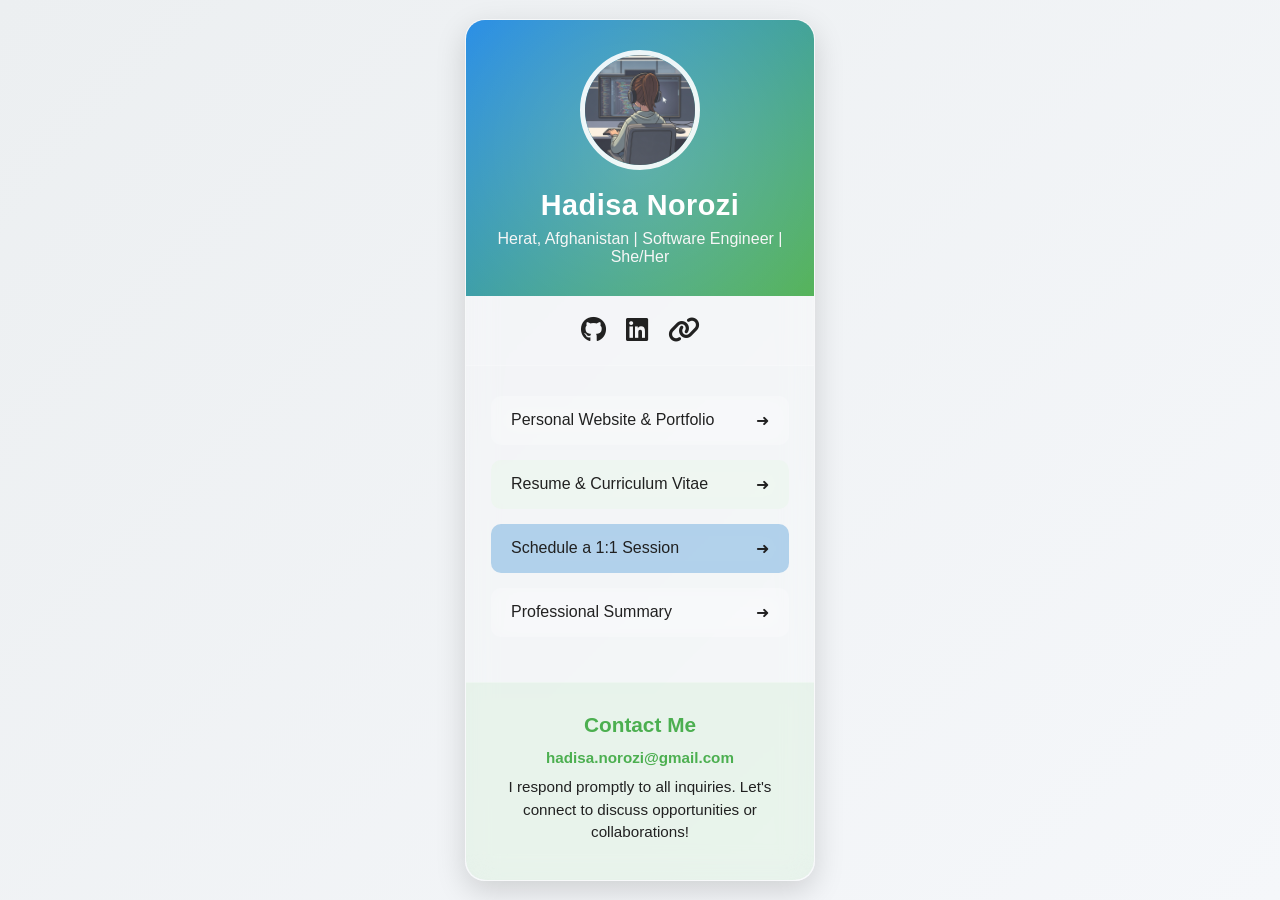
==== commit 90777906: "update" ====
--- a/index.html
+++ b/index.html
@@ -1,137 +1,300 @@
-<!DOCTYPE html><html lang="en"><head><meta charSet="utf-8"/><meta name="viewport" content="width=device-width, initial-scale=1"/><link rel="preload" href="/_next/static/media/e4af272ccee01ff0-s.p.woff2" as="font" crossorigin="" type="font/woff2"/><link rel="stylesheet" href="/_next/static/css/ae4b697151d402ef.css" data-precedence="next"/><link rel="stylesheet" href="/_next/static/css/931b179cff3131dc.css" data-precedence="next"/><link rel="preload" as="script" fetchPriority="low" href="/_next/static/chunks/webpack-2913fa3b74832b74.js"/><script src="/_next/static/chunks/4bd1b696-d26bddd7e801ac0a.js" async=""></script><script src="/_next/static/chunks/684-d9cc741d8e3e69e4.js" async=""></script><script src="/_next/static/chunks/main-app-fcac824e753991ff.js" async=""></script><script src="/_next/static/chunks/app/layout-67f1f1e71feb51cc.js" async=""></script><script src="/_next/static/chunks/964-c8b7c42def8657d2.js" async=""></script><script src="/_next/static/chunks/747-631361f008497c43.js" async=""></script><script src="/_next/static/chunks/app/page-e038b36074d8e3cc.js" async=""></script><link rel="preload" href="/_next/static/chunks/9.e8a61273140dfd1d.js" as="script" fetchPriority="low"/><link rel="preload" href="/_next/static/chunks/648.f26de2ec5fd48716.js" as="script" fetchPriority="low"/><link rel="preload" href="/_next/static/chunks/111.cd0ba95cff25678f.js" as="script" fetchPriority="low"/><link rel="preload" href="/_next/static/chunks/523.02a25cb2578e99b3.js" as="script" fetchPriority="low"/><link rel="preload" href="/_next/static/chunks/49-deb9df52f19e2ab4.js" as="script" fetchPriority="low"/><link rel="preload" href="/_next/static/chunks/529.42ac014f46b0b505.js" as="script" fetchPriority="low"/><meta name="next-size-adjust" content=""/><title>Hadisa Norozi - Personal Portfolio</title><meta name="description" content="Pioneering the Future of Digital Experiences"/><meta name="generator" content="v0.dev"/><script>
-              // Remove bis_skin_checked attributes before React hydration
-              (function() {
-                if (typeof window !== 'undefined') {
-                  // Run after DOM is fully loaded but before React hydration
-                  const observer = new MutationObserver(function() {
-                    document.querySelectorAll('[bis_skin_checked]').forEach(el => {
-                      el.removeAttribute('bis_skin_checked');
-                    });
-                  });
-                  
-                  // Start observing the document with the configured parameters
-                  observer.observe(document.documentElement, {
-                    attributes: true,
-                    childList: true,
-                    subtree: true
-                  });
-                  
-                  // Also run once on load
-                  document.addEventListener('DOMContentLoaded', () => {
-                    document.querySelectorAll('[bis_skin_checked]').forEach(el => {
-                      el.removeAttribute('bis_skin_checked');
-                    });
-                  });
-                }
-              })();
-            </script><script src="/_next/static/chunks/polyfills-42372ed130431b0a.js" noModule=""></script></head><body class="__className_e8ce0c min-h-screen text-foreground overflow-x-hidden relative transition-colors duration-500"><!--$--><canvas class="fixed inset-0 pointer-events-none z-0" style="mix-blend-mode:screen"></canvas><canvas class="fixed inset-0 pointer-events-none z-0" style="mix-blend-mode:multiply"></canvas><!--/$--><div class="fixed inset-0 z-0 transition-all duration-1000 pointer-events-none" style="background:radial-gradient(circle at 0px 0px, 
-            hsl(var(--primary) / 0.08) 0%, 
-            hsl(var(--secondary) / 0.05) 25%, 
-            transparent 50%"></div><div class="fixed inset-0 z-0 opacity-15 pointer-events-none" style="transform:translateY(0px);background:linear-gradient(45deg, 
-            hsl(var(--primary) / 0.03) 0%, 
-            hsl(var(--secondary) / 0.03) 100%"></div><div class="relative z-10"><!--$--><!--$!--><template data-dgst="BAILOUT_TO_CLIENT_SIDE_RENDERING"></template><!--/$--><section id="about" class="relative z-10 py-32 px-6"><div class="container mx-auto max-w-7xl"><div class="transition-all duration-1000 ease-out opacity-0 rotateY-90 "><h2 class="text-4xl md:text-6xl lg:text-8xl font-bold text-center mb-24 bg-primary bg-clip-text text-transparent">About Me</h2></div><div class="grid lg:grid-cols-2 gap-20 items-center mb-24"><div class="transition-all duration-1000 ease-out opacity-0 -translate-x-20 "><div class="max-w-[1280px] mx-auto"><div class="flex md:pl-7 space-x-3 md:space-x-10"><div class="flex flex-col items-center"><div class="relative" style="opacity:0"><div class="relative w-8 h-8 flex items-center"><svg xmlns="http://www.w3.org/2000/svg" width="24" height="24" viewBox="0 0 24 24" fill="none" stroke="currentColor" stroke-width="2" stroke-linecap="round" stroke-linejoin="round" class="lucide lucide-lightbulb h-12 w-12 text-primary animate-pulse"><path d="M15 14c.2-1 .7-1.7 1.5-2.5 1-.9 1.5-2.2 1.5-3.5A6 6 0 0 0 6 8c0 1 .2 2.2 1.5 3.5.7.7 1.3 1.5 1.5 2.5"></path><path d="M9 18h6"></path><path d="M10 22h4"></path></svg><div class="absolute inset-0 blur-lg  rounded-full bg-blue-400 dark:bg-blue-700 opacity-75 animate-pulse" style="box-shadow:0 0 20px 10px rgba(72, 187, 120, 0.6)"></div></div><span class="absolute left-0 top-0 h-full w-full home-campaign-glowing-icon-glow-2 z-3"></span></div><div class="h-full w-[3px] mt-7 rounded-md" style="background:linear-gradient(to bottom, #87CEFA, #00308F, transparent);height:0px"></div></div><div class="md:w-10/12 mb-24" style="opacity:0;transform:translateX(-30px)"><div class="space-y-8"><div class="flex items-center mb-8"><h3 class="text-3xl font-bold text-foreground">Visionary Developer</h3></div><p class="text-xl md:text-2xl text-muted-foreground leading-relaxed">&quot;Over the years, I’ve had the privilege of working on a diverse range of projects, from modern web applications to complex backend systems...&quot;</p><p class="text-xl md:text-2xl text-muted-foreground leading-relaxed">My work bridges the gap between cutting-edge research and practical applications, delivering solutions that are not just innovative, but transformative and revolutionary.</p><div class="flex flex-wrap gap-4 mt-8"><div class="inline-flex items-center rounded-full border focus:outline-none focus:ring-2 focus:ring-ring focus:ring-offset-2 border-primary text-primary px-4 py-2 text-lg font-medium hover:bg-primary hover:text-primary-foreground transition-all duration-300 transform hover:scale-110 animate-fade-in-up" style="animation-delay:0ms">Quantum Computing</div><div class="inline-flex items-center rounded-full border focus:outline-none focus:ring-2 focus:ring-ring focus:ring-offset-2 border-primary text-primary px-4 py-2 text-lg font-medium hover:bg-primary hover:text-primary-foreground transition-all duration-300 transform hover:scale-110 animate-fade-in-up" style="animation-delay:100ms">AI/ML</div><div class="inline-flex items-center rounded-full border focus:outline-none focus:ring-2 focus:ring-ring focus:ring-offset-2 border-primary text-primary px-4 py-2 text-lg font-medium hover:bg-primary hover:text-primary-foreground transition-all duration-300 transform hover:scale-110 animate-fade-in-up" style="animation-delay:200ms">MOBILE APPs</div><div class="inline-flex items-center rounded-full border focus:outline-none focus:ring-2 focus:ring-ring focus:ring-offset-2 border-primary text-primary px-4 py-2 text-lg font-medium hover:bg-primary hover:text-primary-foreground transition-all duration-300 transform hover:scale-110 animate-fade-in-up" style="animation-delay:300ms">WEB APPS</div><div class="inline-flex items-center rounded-full border focus:outline-none focus:ring-2 focus:ring-ring focus:ring-offset-2 border-primary text-primary px-4 py-2 text-lg font-medium hover:bg-primary hover:text-primary-foreground transition-all duration-300 transform hover:scale-110 animate-fade-in-up" style="animation-delay:400ms">Neural Interfaces</div><div class="inline-flex items-center rounded-full border focus:outline-none focus:ring-2 focus:ring-ring focus:ring-offset-2 border-primary text-primary px-4 py-2 text-lg font-medium hover:bg-primary hover:text-primary-foreground transition-all duration-300 transform hover:scale-110 animate-fade-in-up" style="animation-delay:500ms">Cloud Architecture</div><div class="inline-flex items-center rounded-full border focus:outline-none focus:ring-2 focus:ring-ring focus:ring-offset-2 border-primary text-primary px-4 py-2 text-lg font-medium hover:bg-primary hover:text-primary-foreground transition-all duration-300 transform hover:scale-110 animate-fade-in-up" style="animation-delay:600ms">Spatial Computing</div></div></div></div></div></div></div><div class="transition-all duration-1000 ease-out opacity-0 translate-x-20 "><div class="relative"><div class="absolute inset-0 bg-gradient-to-r from-primary/30 to-secondary/30 rounded-3xl blur-2xl animate-pulse-slow"></div><div class="rounded-lg border bg-card text-card-foreground shadow-sm relative glass-effect border-primary/50 hover:border-secondary/70 transition-all duration-500 transform hover:scale-105"><div class="p-10"><div class="grid grid-cols-2 gap-10"><div class="text-center group"><svg xmlns="http://www.w3.org/2000/svg" width="24" height="24" viewBox="0 0 24 24" fill="none" stroke="currentColor" stroke-width="2" stroke-linecap="round" stroke-linejoin="round" class="lucide lucide-code h-16 w-16 mx-auto mb-4 text-blue-500 group-hover:scale-125 transition-all duration-500 animate-float" style="animation-delay:0ms"><polyline points="16 18 22 12 16 6"></polyline><polyline points="8 6 2 12 8 18"></polyline></svg><h3 class="text-3xl font-bold text-foreground mb-2 group-hover:animate-pulse">500+</h3><p class="text-muted-foreground">Projects Delivered</p></div><div class="text-center group"><svg xmlns="http://www.w3.org/2000/svg" width="24" height="24" viewBox="0 0 24 24" fill="none" stroke="currentColor" stroke-width="2" stroke-linecap="round" stroke-linejoin="round" class="lucide lucide-star h-16 w-16 mx-auto mb-4 text-yellow-500 group-hover:scale-125 transition-all duration-500 animate-float" style="animation-delay:300ms"><path d="M11.525 2.295a.53.53 0 0 1 .95 0l2.31 4.679a2.123 2.123 0 0 0 1.595 1.16l5.166.756a.53.53 0 0 1 .294.904l-3.736 3.638a2.123 2.123 0 0 0-.611 1.878l.882 5.14a.53.53 0 0 1-.771.56l-4.618-2.428a2.122 2.122 0 0 0-1.973 0L6.396 21.01a.53.53 0 0 1-.77-.56l.881-5.139a2.122 2.122 0 0 0-.611-1.879L2.16 9.795a.53.53 0 0 1 .294-.906l5.165-.755a2.122 2.122 0 0 0 1.597-1.16z"></path></svg><h3 class="text-3xl font-bold text-foreground mb-2 group-hover:animate-pulse">98%</h3><p class="text-muted-foreground">Success Rate</p></div><div class="text-center group"><svg xmlns="http://www.w3.org/2000/svg" width="24" height="24" viewBox="0 0 24 24" fill="none" stroke="currentColor" stroke-width="2" stroke-linecap="round" stroke-linejoin="round" class="lucide lucide-users h-16 w-16 mx-auto mb-4 text-green-500 group-hover:scale-125 transition-all duration-500 animate-float" style="animation-delay:600ms"><path d="M16 21v-2a4 4 0 0 0-4-4H6a4 4 0 0 0-4 4v2"></path><circle cx="9" cy="7" r="4"></circle><path d="M22 21v-2a4 4 0 0 0-3-3.87"></path><path d="M16 3.13a4 4 0 0 1 0 7.75"></path></svg><h3 class="text-3xl font-bold text-foreground mb-2 group-hover:animate-pulse">1M+</h3><p class="text-muted-foreground">Users Impacted</p></div><div class="text-center group"><svg xmlns="http://www.w3.org/2000/svg" width="24" height="24" viewBox="0 0 24 24" fill="none" stroke="currentColor" stroke-width="2" stroke-linecap="round" stroke-linejoin="round" class="lucide lucide-zap h-16 w-16 mx-auto mb-4 text-purple-500 group-hover:scale-125 transition-all duration-500 animate-float" style="animation-delay:900ms"><path d="M4 14a1 1 0 0 1-.78-1.63l9.9-10.2a.5.5 0 0 1 .86.46l-1.92 6.02A1 1 0 0 0 13 10h7a1 1 0 0 1 .78 1.63l-9.9 10.2a.5.5 0 0 1-.86-.46l1.92-6.02A1 1 0 0 0 11 14z"></path></svg><h3 class="text-3xl font-bold text-foreground mb-2 group-hover:animate-pulse">24/7</h3><p class="text-muted-foreground">Innovation</p></div></div></div></div></div></div></div><div class="transition-all duration-1000 ease-out opacity-0 translate-y-20 "><div class="max-w-[1280px] mx-auto"><div class="flex md:pl-7 space-x-3 md:space-x-10"><div class="flex flex-col items-center"><div class="relative" style="opacity:0"><div class="relative w-8 h-8 flex items-center"><svg xmlns="http://www.w3.org/2000/svg" width="24" height="24" viewBox="0 0 24 24" fill="none" stroke="currentColor" stroke-width="2" stroke-linecap="round" stroke-linejoin="round" class="lucide lucide-lightbulb h-12 w-12 text-primary animate-pulse"><path d="M15 14c.2-1 .7-1.7 1.5-2.5 1-.9 1.5-2.2 1.5-3.5A6 6 0 0 0 6 8c0 1 .2 2.2 1.5 3.5.7.7 1.3 1.5 1.5 2.5"></path><path d="M9 18h6"></path><path d="M10 22h4"></path></svg><div class="absolute inset-0 blur-lg  rounded-full bg-blue-400 dark:bg-blue-700 opacity-75 animate-pulse" style="box-shadow:0 0 20px 10px rgba(72, 187, 120, 0.6)"></div></div><span class="absolute left-0 top-0 h-full w-full home-campaign-glowing-icon-glow-2 z-3"></span></div><div class="h-full w-[3px] mt-7 rounded-md" style="background:linear-gradient(to bottom, #87CEFA, #00308F, transparent);height:0px"></div></div><div class="md:w-10/12 mb-24" style="opacity:0;transform:translateX(-30px)"><div class="grid md:grid-cols-2 lg:grid-cols-4 gap-8"><div class="rounded-lg border bg-card text-card-foreground shadow-sm glass-effect border-primary/30 hover:border-secondary/50 transition-all duration-500 group transform hover:scale-110 hover:rotate-1" style="animation-delay:0ms"><div class="p-8 text-center"><svg xmlns="http://www.w3.org/2000/svg" width="24" height="24" viewBox="0 0 24 24" fill="none" stroke="currentColor" stroke-width="2" stroke-linecap="round" stroke-linejoin="round" class="lucide lucide-award h-16 w-16 mx-auto mb-6 text-yellow-500 group-hover:scale-125 transition-all duration-500 animate-bounce-slow"><path d="m15.477 12.89 1.515 8.526a.5.5 0 0 1-.81.47l-3.58-2.687a1 1 0 0 0-1.197 0l-3.586 2.686a.5.5 0 0 1-.81-.469l1.514-8.526"></path><circle cx="12" cy="8" r="6"></circle></svg><h3 class="text-xl font-bold text-foreground mb-3 group-hover:animate-pulse">Innovation Award 2024</h3><p class="text-muted-foreground">Best AI Implementation</p></div></div><div class="rounded-lg border bg-card text-card-foreground shadow-sm glass-effect border-primary/30 hover:border-secondary/50 transition-all duration-500 group transform hover:scale-110 hover:rotate-1" style="animation-delay:200ms"><div class="p-8 text-center"><svg xmlns="http://www.w3.org/2000/svg" width="24" height="24" viewBox="0 0 24 24" fill="none" stroke="currentColor" stroke-width="2" stroke-linecap="round" stroke-linejoin="round" class="lucide lucide-users h-16 w-16 mx-auto mb-6 text-blue-500 group-hover:scale-125 transition-all duration-500 animate-bounce-slow"><path d="M16 21v-2a4 4 0 0 0-4-4H6a4 4 0 0 0-4 4v2"></path><circle cx="9" cy="7" r="4"></circle><path d="M22 21v-2a4 4 0 0 0-3-3.87"></path><path d="M16 3.13a4 4 0 0 1 0 7.75"></path></svg><h3 class="text-xl font-bold text-foreground mb-3 group-hover:animate-pulse">1M+ Users Served</h3><p class="text-muted-foreground">Across 50+ countries</p></div></div><div class="rounded-lg border bg-card text-card-foreground shadow-sm glass-effect border-primary/30 hover:border-secondary/50 transition-all duration-500 group transform hover:scale-110 hover:rotate-1" style="animation-delay:400ms"><div class="p-8 text-center"><svg xmlns="http://www.w3.org/2000/svg" width="24" height="24" viewBox="0 0 24 24" fill="none" stroke="currentColor" stroke-width="2" stroke-linecap="round" stroke-linejoin="round" class="lucide lucide-trending-up h-16 w-16 mx-auto mb-6 text-green-500 group-hover:scale-125 transition-all duration-500 animate-bounce-slow"><polyline points="22 7 13.5 15.5 8.5 10.5 2 17"></polyline><polyline points="16 7 22 7 22 13"></polyline></svg><h3 class="text-xl font-bold text-foreground mb-3 group-hover:animate-pulse">500% Growth</h3><p class="text-muted-foreground">Year over year</p></div></div><div class="rounded-lg border bg-card text-card-foreground shadow-sm glass-effect border-primary/30 hover:border-secondary/50 transition-all duration-500 group transform hover:scale-110 hover:rotate-1" style="animation-delay:600ms"><div class="p-8 text-center"><svg xmlns="http://www.w3.org/2000/svg" width="24" height="24" viewBox="0 0 24 24" fill="none" stroke="currentColor" stroke-width="2" stroke-linecap="round" stroke-linejoin="round" class="lucide lucide-star h-16 w-16 mx-auto mb-6 text-purple-500 group-hover:scale-125 transition-all duration-500 animate-bounce-slow"><path d="M11.525 2.295a.53.53 0 0 1 .95 0l2.31 4.679a2.123 2.123 0 0 0 1.595 1.16l5.166.756a.53.53 0 0 1 .294.904l-3.736 3.638a2.123 2.123 0 0 0-.611 1.878l.882 5.14a.53.53 0 0 1-.771.56l-4.618-2.428a2.122 2.122 0 0 0-1.973 0L6.396 21.01a.53.53 0 0 1-.77-.56l.881-5.139a2.122 2.122 0 0 0-.611-1.879L2.16 9.795a.53.53 0 0 1 .294-.906l5.165-.755a2.122 2.122 0 0 0 1.597-1.16z"></path></svg><h3 class="text-xl font-bold text-foreground mb-3 group-hover:animate-pulse">4.9/5 Rating</h3><p class="text-muted-foreground">Client satisfaction</p></div></div></div></div></div></div></div></div></section><div class="relative mx-auto h-full w-full max-w-6xl"><div class="absolute top-3 -left-4 md:-left-20"><div class="border-netural-200 ml-[27px] flex h-4 w-4 items-center justify-center rounded-full border shadow-sm"><div class="relative" style="opacity:0"><div class="relative w-8 h-8 flex items-center"><svg xmlns="http://www.w3.org/2000/svg" width="24" height="24" viewBox="0 0 24 24" fill="none" stroke="currentColor" stroke-width="2" stroke-linecap="round" stroke-linejoin="round" class="lucide lucide-lightbulb h-12 w-12 text-primary animate-pulse"><path d="M15 14c.2-1 .7-1.7 1.5-2.5 1-.9 1.5-2.2 1.5-3.5A6 6 0 0 0 6 8c0 1 .2 2.2 1.5 3.5.7.7 1.3 1.5 1.5 2.5"></path><path d="M9 18h6"></path><path d="M10 22h4"></path></svg><div class="absolute inset-0 blur-lg  rounded-full bg-blue-400 dark:bg-blue-700 opacity-75 animate-pulse" style="box-shadow:0 0 20px 10px rgba(72, 187, 120, 0.6)"></div></div><span class="absolute h-full w-full home-campaign-glowing-icon-glow-2 z-3"></span></div></div><svg viewBox="0 0 20 0" width="20" height="0" class="ml-4 block" aria-hidden="true"><path d="M 1 0V -36 l 18 24 V 0 l -18 24V 0" fill="none" stroke="#9091A0" stroke-opacity="0.16"></path><path d="M 1 0V -36 l 18 24 V 0 l -18 24V 0" fill="none" stroke="url(#gradient)" stroke-width="1.25" class="motion-reduce:hidden"></path><defs><linearGradient id="gradient" gradientUnits="userSpaceOnUse" x1="0" x2="0" y1="50" y2="50"><stop stop-color="#18CCFC" stop-opacity="0"></stop><stop stop-color="#18CCFC"></stop><stop offset="0.325" stop-color="#6344F5"></stop><stop offset="1" stop-color="#AE48FF" stop-opacity="0"></stop></linearGradient></defs></svg></div><div><!--$!--><template data-dgst="BAILOUT_TO_CLIENT_SIDE_RENDERING"></template><!--/$--><!--$!--><template data-dgst="BAILOUT_TO_CLIENT_SIDE_RENDERING"></template><!--/$--></div></div><div class="transition-all duration-1000 ease-out opacity-0 translate-y-20 flex justify-center w-full overflow-hidden pt-20 md:pt-32"><section class="w-full text-end align-bottom after:bg-[radial-gradient(ellipse_100%_40%_at_50%_60%,rgba(var(--feature-color),0.1),transparent)] relative flex flex-col items-center overflow-x-clip before:pointer-events-none before:absolute before:h-[20rem] before:w-full before:bg-[conic-gradient(from_90deg_at_80%_50%,#000212,rgb(var(--feature-color-dark))),conic-gradient(from_270deg_at_20%_50%,rgb(var(--feature-color-dark)),#000212)] before:bg-no-repeat before:transition-[transform,opacity] before:duration-1000 before:ease-in before:[background-position:1%_0%,99%_0%] before:[background-size:50%_100%,50%_100%] before:[mask:radial-gradient(100%_50%_at_center_center,_black,_transparent)] after:pointer-events-none after:absolute after:inset-0 mx-auto" style="--feature-color:40,87,255;--feature-color-dark:48,58,117;opacity:0.4;transform:none"><div class="transition-all duration-1000 ease-out opacity-0 translate-y-20 "><h2 class="text-3xl sm:text-4xl md:text-6xl lg:text-7xl xl:text-8xl font-bold text-center bg-primary bg-clip-text text-transparent">Skills</h2></div><div class="container mx-auto max-w-7xl mt-20"><div class="container mx-auto px-4 pt-12 md:pt-20"><div class="flex overflow-x-auto pb-4 mb-8 scrollbar-hide"><div class="flex flex-wrap  space-x-2 mx-auto px-2"><button class="inline-flex items-center justify-center gap-2 whitespace-nowrap ring-offset-background focus-visible:outline-none focus-visible:ring-2 focus-visible:ring-ring focus-visible:ring-offset-2 disabled:pointer-events-none disabled:opacity-50 [&amp;_svg]:pointer-events-none [&amp;_svg]:size-4 [&amp;_svg]:shrink-0 h-10 border-2 mb-2 border-primary dark:text-gray-100 hover:bg-primary hover:text-primary-foreground px-4 py-2 sm:px-6 sm:py-3 md:px-10 md:py-5 rounded-full text-sm sm:text-base md:text-lg font-bold transform hover:scale-105 transition-all duration-300 hover:shadow-lg hover:shadow-primary/20 bg-primary shadow-md text-white" style="pointer-events:auto;user-select:none;white-space:nowrap">All</button><button class="inline-flex items-center justify-center gap-2 whitespace-nowrap ring-offset-background focus-visible:outline-none focus-visible:ring-2 focus-visible:ring-ring focus-visible:ring-offset-2 disabled:pointer-events-none disabled:opacity-50 [&amp;_svg]:pointer-events-none [&amp;_svg]:size-4 [&amp;_svg]:shrink-0 h-10 border-2 mb-2 border-primary hover:bg-primary hover:text-primary-foreground px-4 py-2 sm:px-6 sm:py-3 md:px-10 md:py-5 rounded-full text-sm sm:text-base md:text-lg font-bold transform hover:scale-105 transition-all duration-300 hover:shadow-lg hover:shadow-primary/20 bg-transparent text-gray-700 dark:text-gray-300" style="pointer-events:auto;user-select:none;white-space:nowrap">Backend</button><button class="inline-flex items-center justify-center gap-2 whitespace-nowrap ring-offset-background focus-visible:outline-none focus-visible:ring-2 focus-visible:ring-ring focus-visible:ring-offset-2 disabled:pointer-events-none disabled:opacity-50 [&amp;_svg]:pointer-events-none [&amp;_svg]:size-4 [&amp;_svg]:shrink-0 h-10 border-2 mb-2 border-primary hover:bg-primary hover:text-primary-foreground px-4 py-2 sm:px-6 sm:py-3 md:px-10 md:py-5 rounded-full text-sm sm:text-base md:text-lg font-bold transform hover:scale-105 transition-all duration-300 hover:shadow-lg hover:shadow-primary/20 bg-transparent text-gray-700 dark:text-gray-300" style="pointer-events:auto;user-select:none;white-space:nowrap">Frontend</button><button class="inline-flex items-center justify-center gap-2 whitespace-nowrap ring-offset-background focus-visible:outline-none focus-visible:ring-2 focus-visible:ring-ring focus-visible:ring-offset-2 disabled:pointer-events-none disabled:opacity-50 [&amp;_svg]:pointer-events-none [&amp;_svg]:size-4 [&amp;_svg]:shrink-0 h-10 border-2 mb-2 border-primary hover:bg-primary hover:text-primary-foreground px-4 py-2 sm:px-6 sm:py-3 md:px-10 md:py-5 rounded-full text-sm sm:text-base md:text-lg font-bold transform hover:scale-105 transition-all duration-300 hover:shadow-lg hover:shadow-primary/20 bg-transparent text-gray-700 dark:text-gray-300" style="pointer-events:auto;user-select:none;white-space:nowrap">Database</button><button class="inline-flex items-center justify-center gap-2 whitespace-nowrap ring-offset-background focus-visible:outline-none focus-visible:ring-2 focus-visible:ring-ring focus-visible:ring-offset-2 disabled:pointer-events-none disabled:opacity-50 [&amp;_svg]:pointer-events-none [&amp;_svg]:size-4 [&amp;_svg]:shrink-0 h-10 border-2 mb-2 border-primary hover:bg-primary hover:text-primary-foreground px-4 py-2 sm:px-6 sm:py-3 md:px-10 md:py-5 rounded-full text-sm sm:text-base md:text-lg font-bold transform hover:scale-105 transition-all duration-300 hover:shadow-lg hover:shadow-primary/20 bg-transparent text-gray-700 dark:text-gray-300" style="pointer-events:auto;user-select:none;white-space:nowrap">DevOps</button></div></div><div class="relative min-h-[100vh] sm:min-h-[150vh]"><div class="grid grid-cols-1 sm:grid-cols-2 lg:grid-cols-3 gap-4 sm:gap-6 mb-4 sm:mb-6 transition-all duration-500" style="transform:translateY(0px) scale(1);opacity:1;z-index:7"><div class="
-                  card rounded-lg sm:rounded-xl shadow-md sm:shadow-lg p-4 sm:p-6
-                  bg-white/10 dark:bg-gray-800/50 backdrop-blur-sm
-                  transition-transform hover:scale-[1.02] hover:shadow-xl
-                  border border-gray-200/20 dark:border-gray-700/50
-                "><div class="flex justify-between items-start mb-3"><h3 class="text-lg sm:text-xl font-bold text-gray-800 dark:text-white">GoLang</h3><span class="inline-block bg-gradient-to-br from-blue-400 via-cyan-400 to-sky-400 p-1 rounded-full"><svg xmlns="http://www.w3.org/2000/svg" width="24" height="24" viewBox="0 0 24 24" fill="none" stroke="currentColor" stroke-width="2" stroke-linecap="round" stroke-linejoin="round" class="lucide lucide-code w-5 h-5 sm:w-6 sm:h-6 text-white"><polyline points="16 18 22 12 16 6"></polyline><polyline points="8 6 2 12 8 18"></polyline></svg></span></div><div class="w-full bg-gray-200/30 rounded-full h-2 sm:h-2.5"><div class="h-2 sm:h-2.5 rounded-full bg-gradient-to-r from-blue-400 via-cyan-400 to-sky-400" style="width:92%"></div></div></div><div class="
-                  card rounded-lg sm:rounded-xl shadow-md sm:shadow-lg p-4 sm:p-6
-                  bg-white/10 dark:bg-gray-800/50 backdrop-blur-sm
-                  transition-transform hover:scale-[1.02] hover:shadow-xl
-                  border border-gray-200/20 dark:border-gray-700/50
-                "><div class="flex justify-between items-start mb-3"><h3 class="text-lg sm:text-xl font-bold text-gray-800 dark:text-white">Node.js</h3><span class="inline-block bg-gradient-to-br from-green-400 via-emerald-400 to-teal-400 p-1 rounded-full"><svg xmlns="http://www.w3.org/2000/svg" width="24" height="24" viewBox="0 0 24 24" fill="none" stroke="currentColor" stroke-width="2" stroke-linecap="round" stroke-linejoin="round" class="lucide lucide-zap w-5 h-5 sm:w-6 sm:h-6 text-white"><path d="M4 14a1 1 0 0 1-.78-1.63l9.9-10.2a.5.5 0 0 1 .86.46l-1.92 6.02A1 1 0 0 0 13 10h7a1 1 0 0 1 .78 1.63l-9.9 10.2a.5.5 0 0 1-.86-.46l1.92-6.02A1 1 0 0 0 11 14z"></path></svg></span></div><div class="w-full bg-gray-200/30 rounded-full h-2 sm:h-2.5"><div class="h-2 sm:h-2.5 rounded-full bg-gradient-to-r from-green-400 via-emerald-400 to-teal-400" style="width:90%"></div></div></div><div class="
-                  card rounded-lg sm:rounded-xl shadow-md sm:shadow-lg p-4 sm:p-6
-                  bg-white/10 dark:bg-gray-800/50 backdrop-blur-sm
-                  transition-transform hover:scale-[1.02] hover:shadow-xl
-                  border border-gray-200/20 dark:border-gray-700/50
-                "><div class="flex justify-between items-start mb-3"><h3 class="text-lg sm:text-xl font-bold text-gray-800 dark:text-white">Java</h3><span class="inline-block bg-gradient-to-br from-red-400 via-orange-400 to-yellow-400 p-1 rounded-full"><svg xmlns="http://www.w3.org/2000/svg" width="24" height="24" viewBox="0 0 24 24" fill="none" stroke="currentColor" stroke-width="2" stroke-linecap="round" stroke-linejoin="round" class="lucide lucide-coffee w-5 h-5 sm:w-6 sm:h-6 text-white"><path d="M10 2v2"></path><path d="M14 2v2"></path><path d="M16 8a1 1 0 0 1 1 1v8a4 4 0 0 1-4 4H7a4 4 0 0 1-4-4V9a1 1 0 0 1 1-1h14a4 4 0 1 1 0 8h-1"></path><path d="M6 2v2"></path></svg></span></div><div class="w-full bg-gray-200/30 rounded-full h-2 sm:h-2.5"><div class="h-2 sm:h-2.5 rounded-full bg-gradient-to-r from-red-400 via-orange-400 to-yellow-400" style="width:88%"></div></div></div></div><div class="grid grid-cols-1 sm:grid-cols-2 lg:grid-cols-3 gap-4 sm:gap-6 mb-4 sm:mb-6 transition-all duration-500" style="transform:translateY(60px) scale(0.97);opacity:0.8;z-index:6"><div class="
-                  card rounded-lg sm:rounded-xl shadow-md sm:shadow-lg p-4 sm:p-6
-                  bg-white/10 dark:bg-gray-800/50 backdrop-blur-sm
-                  transition-transform hover:scale-[1.02] hover:shadow-xl
-                  border border-gray-200/20 dark:border-gray-700/50
-                "><div class="flex justify-between items-start mb-3"><h3 class="text-lg sm:text-xl font-bold text-gray-800 dark:text-white">GraphQL</h3><span class="inline-block bg-gradient-to-br from-purple-400 via-indigo-400 to-violet-400 p-1 rounded-full"><svg xmlns="http://www.w3.org/2000/svg" width="24" height="24" viewBox="0 0 24 24" fill="none" stroke="currentColor" stroke-width="2" stroke-linecap="round" stroke-linejoin="round" class="lucide lucide-network w-5 h-5 sm:w-6 sm:h-6 text-white"><rect x="16" y="16" width="6" height="6" rx="1"></rect><rect x="2" y="16" width="6" height="6" rx="1"></rect><rect x="9" y="2" width="6" height="6" rx="1"></rect><path d="M5 16v-3a1 1 0 0 1 1-1h12a1 1 0 0 1 1 1v3"></path><path d="M12 12V8"></path></svg></span></div><div class="w-full bg-gray-200/30 rounded-full h-2 sm:h-2.5"><div class="h-2 sm:h-2.5 rounded-full bg-gradient-to-r from-purple-400 via-indigo-400 to-violet-400" style="width:87%"></div></div></div><div class="
-                  card rounded-lg sm:rounded-xl shadow-md sm:shadow-lg p-4 sm:p-6
-                  bg-white/10 dark:bg-gray-800/50 backdrop-blur-sm
-                  transition-transform hover:scale-[1.02] hover:shadow-xl
-                  border border-gray-200/20 dark:border-gray-700/50
-                "><div class="flex justify-between items-start mb-3"><h3 class="text-lg sm:text-xl font-bold text-gray-800 dark:text-white">REST API</h3><span class="inline-block bg-gradient-to-br from-pink-400 via-rose-400 to-red-400 p-1 rounded-full"><svg xmlns="http://www.w3.org/2000/svg" width="24" height="24" viewBox="0 0 24 24" fill="none" stroke="currentColor" stroke-width="2" stroke-linecap="round" stroke-linejoin="round" class="lucide lucide-server w-5 h-5 sm:w-6 sm:h-6 text-white"><rect width="20" height="8" x="2" y="2" rx="2" ry="2"></rect><rect width="20" height="8" x="2" y="14" rx="2" ry="2"></rect><line x1="6" x2="6.01" y1="6" y2="6"></line><line x1="6" x2="6.01" y1="18" y2="18"></line></svg></span></div><div class="w-full bg-gray-200/30 rounded-full h-2 sm:h-2.5"><div class="h-2 sm:h-2.5 rounded-full bg-gradient-to-r from-pink-400 via-rose-400 to-red-400" style="width:93%"></div></div></div><div class="
-                  card rounded-lg sm:rounded-xl shadow-md sm:shadow-lg p-4 sm:p-6
-                  bg-white/10 dark:bg-gray-800/50 backdrop-blur-sm
-                  transition-transform hover:scale-[1.02] hover:shadow-xl
-                  border border-gray-200/20 dark:border-gray-700/50
-                "><div class="flex justify-between items-start mb-3"><h3 class="text-lg sm:text-xl font-bold text-gray-800 dark:text-white">Gin</h3><span class="inline-block bg-gradient-to-br from-amber-400 via-orange-400 to-red-400 p-1 rounded-full"><svg xmlns="http://www.w3.org/2000/svg" width="24" height="24" viewBox="0 0 24 24" fill="none" stroke="currentColor" stroke-width="2" stroke-linecap="round" stroke-linejoin="round" class="lucide lucide-server w-5 h-5 sm:w-6 sm:h-6 text-white"><rect width="20" height="8" x="2" y="2" rx="2" ry="2"></rect><rect width="20" height="8" x="2" y="14" rx="2" ry="2"></rect><line x1="6" x2="6.01" y1="6" y2="6"></line><line x1="6" x2="6.01" y1="18" y2="18"></line></svg></span></div><div class="w-full bg-gray-200/30 rounded-full h-2 sm:h-2.5"><div class="h-2 sm:h-2.5 rounded-full bg-gradient-to-r from-amber-400 via-orange-400 to-red-400" style="width:85%"></div></div></div></div><div class="grid grid-cols-1 sm:grid-cols-2 lg:grid-cols-3 gap-4 sm:gap-6 mb-4 sm:mb-6 transition-all duration-500" style="transform:translateY(120px) scale(0.94);opacity:0.6;z-index:5"><div class="
-                  card rounded-lg sm:rounded-xl shadow-md sm:shadow-lg p-4 sm:p-6
-                  bg-white/10 dark:bg-gray-800/50 backdrop-blur-sm
-                  transition-transform hover:scale-[1.02] hover:shadow-xl
-                  border border-gray-200/20 dark:border-gray-700/50
-                "><div class="flex justify-between items-start mb-3"><h3 class="text-lg sm:text-xl font-bold text-gray-800 dark:text-white">Express</h3><span class="inline-block bg-gradient-to-br from-lime-400 via-green-400 to-emerald-400 p-1 rounded-full"><svg xmlns="http://www.w3.org/2000/svg" width="24" height="24" viewBox="0 0 24 24" fill="none" stroke="currentColor" stroke-width="2" stroke-linecap="round" stroke-linejoin="round" class="lucide lucide-bolt w-5 h-5 sm:w-6 sm:h-6 text-white"><path d="M21 16V8a2 2 0 0 0-1-1.73l-7-4a2 2 0 0 0-2 0l-7 4A2 2 0 0 0 3 8v8a2 2 0 0 0 1 1.73l7 4a2 2 0 0 0 2 0l7-4A2 2 0 0 0 21 16z"></path><circle cx="12" cy="12" r="4"></circle></svg></span></div><div class="w-full bg-gray-200/30 rounded-full h-2 sm:h-2.5"><div class="h-2 sm:h-2.5 rounded-full bg-gradient-to-r from-lime-400 via-green-400 to-emerald-400" style="width:89%"></div></div></div><div class="
-                  card rounded-lg sm:rounded-xl shadow-md sm:shadow-lg p-4 sm:p-6
-                  bg-white/10 dark:bg-gray-800/50 backdrop-blur-sm
-                  transition-transform hover:scale-[1.02] hover:shadow-xl
-                  border border-gray-200/20 dark:border-gray-700/50
-                "><div class="flex justify-between items-start mb-3"><h3 class="text-lg sm:text-xl font-bold text-gray-800 dark:text-white">JavaScript</h3><span class="inline-block bg-gradient-to-br from-yellow-400 via-amber-400 to-orange-400 p-1 rounded-full"><svg xmlns="http://www.w3.org/2000/svg" width="24" height="24" viewBox="0 0 24 24" fill="none" stroke="currentColor" stroke-width="2" stroke-linecap="round" stroke-linejoin="round" class="lucide lucide-code w-5 h-5 sm:w-6 sm:h-6 text-white"><polyline points="16 18 22 12 16 6"></polyline><polyline points="8 6 2 12 8 18"></polyline></svg></span></div><div class="w-full bg-gray-200/30 rounded-full h-2 sm:h-2.5"><div class="h-2 sm:h-2.5 rounded-full bg-gradient-to-r from-yellow-400 via-amber-400 to-orange-400" style="width:95%"></div></div></div><div class="
-                  card rounded-lg sm:rounded-xl shadow-md sm:shadow-lg p-4 sm:p-6
-                  bg-white/10 dark:bg-gray-800/50 backdrop-blur-sm
-                  transition-transform hover:scale-[1.02] hover:shadow-xl
-                  border border-gray-200/20 dark:border-gray-700/50
-                "><div class="flex justify-between items-start mb-3"><h3 class="text-lg sm:text-xl font-bold text-gray-800 dark:text-white">TypeScript</h3><span class="inline-block bg-gradient-to-br from-blue-400 via-sky-400 to-cyan-400 p-1 rounded-full"><svg xmlns="http://www.w3.org/2000/svg" width="24" height="24" viewBox="0 0 24 24" fill="none" stroke="currentColor" stroke-width="2" stroke-linecap="round" stroke-linejoin="round" class="lucide lucide-type w-5 h-5 sm:w-6 sm:h-6 text-white"><polyline points="4 7 4 4 20 4 20 7"></polyline><line x1="9" x2="15" y1="20" y2="20"></line><line x1="12" x2="12" y1="4" y2="20"></line></svg></span></div><div class="w-full bg-gray-200/30 rounded-full h-2 sm:h-2.5"><div class="h-2 sm:h-2.5 rounded-full bg-gradient-to-r from-blue-400 via-sky-400 to-cyan-400" style="width:93%"></div></div></div></div><div class="grid grid-cols-1 sm:grid-cols-2 lg:grid-cols-3 gap-4 sm:gap-6 mb-4 sm:mb-6 transition-all duration-500" style="transform:translateY(180px) scale(0.91);opacity:0.3999999999999999;z-index:4"><div class="
-                  card rounded-lg sm:rounded-xl shadow-md sm:shadow-lg p-4 sm:p-6
-                  bg-white/10 dark:bg-gray-800/50 backdrop-blur-sm
-                  transition-transform hover:scale-[1.02] hover:shadow-xl
-                  border border-gray-200/20 dark:border-gray-700/50
-                "><div class="flex justify-between items-start mb-3"><h3 class="text-lg sm:text-xl font-bold text-gray-800 dark:text-white">Next.js</h3><span class="inline-block bg-gradient-to-br from-gray-700 via-gray-800 to-black p-1 rounded-full"><svg xmlns="http://www.w3.org/2000/svg" width="24" height="24" viewBox="0 0 24 24" fill="none" stroke="currentColor" stroke-width="2" stroke-linecap="round" stroke-linejoin="round" class="lucide lucide-monitor w-5 h-5 sm:w-6 sm:h-6 text-white"><rect width="20" height="14" x="2" y="3" rx="2"></rect><line x1="8" x2="16" y1="21" y2="21"></line><line x1="12" x2="12" y1="17" y2="21"></line></svg></span></div><div class="w-full bg-gray-200/30 rounded-full h-2 sm:h-2.5"><div class="h-2 sm:h-2.5 rounded-full bg-gradient-to-r from-gray-700 via-gray-800 to-black" style="width:91%"></div></div></div><div class="
-                  card rounded-lg sm:rounded-xl shadow-md sm:shadow-lg p-4 sm:p-6
-                  bg-white/10 dark:bg-gray-800/50 backdrop-blur-sm
-                  transition-transform hover:scale-[1.02] hover:shadow-xl
-                  border border-gray-200/20 dark:border-gray-700/50
-                "><div class="flex justify-between items-start mb-3"><h3 class="text-lg sm:text-xl font-bold text-gray-800 dark:text-white">React.js</h3><span class="inline-block bg-gradient-to-br from-blue-400 via-sky-400 to-cyan-400 p-1 rounded-full"><svg xmlns="http://www.w3.org/2000/svg" width="24" height="24" viewBox="0 0 24 24" fill="none" stroke="currentColor" stroke-width="2" stroke-linecap="round" stroke-linejoin="round" class="lucide lucide-atom w-5 h-5 sm:w-6 sm:h-6 text-white"><circle cx="12" cy="12" r="1"></circle><path d="M20.2 20.2c2.04-2.03.02-7.36-4.5-11.9-4.54-4.52-9.87-6.54-11.9-4.5-2.04 2.03-.02 7.36 4.5 11.9 4.54 4.52 9.87 6.54 11.9 4.5Z"></path><path d="M15.7 15.7c4.52-4.54 6.54-9.87 4.5-11.9-2.03-2.04-7.36-.02-11.9 4.5-4.52 4.54-6.54 9.87-4.5 11.9 2.03 2.04 7.36.02 11.9-4.5Z"></path></svg></span></div><div class="w-full bg-gray-200/30 rounded-full h-2 sm:h-2.5"><div class="h-2 sm:h-2.5 rounded-full bg-gradient-to-r from-blue-400 via-sky-400 to-cyan-400" style="width:94%"></div></div></div><div class="
-                  card rounded-lg sm:rounded-xl shadow-md sm:shadow-lg p-4 sm:p-6
-                  bg-white/10 dark:bg-gray-800/50 backdrop-blur-sm
-                  transition-transform hover:scale-[1.02] hover:shadow-xl
-                  border border-gray-200/20 dark:border-gray-700/50
-                "><div class="flex justify-between items-start mb-3"><h3 class="text-lg sm:text-xl font-bold text-gray-800 dark:text-white">ReactNative</h3><span class="inline-block bg-gradient-to-br from-purple-400 via-violet-400 to-fuchsia-400 p-1 rounded-full"><svg xmlns="http://www.w3.org/2000/svg" width="24" height="24" viewBox="0 0 24 24" fill="none" stroke="currentColor" stroke-width="2" stroke-linecap="round" stroke-linejoin="round" class="lucide lucide-smartphone w-5 h-5 sm:w-6 sm:h-6 text-white"><rect width="14" height="20" x="5" y="2" rx="2" ry="2"></rect><path d="M12 18h.01"></path></svg></span></div><div class="w-full bg-gray-200/30 rounded-full h-2 sm:h-2.5"><div class="h-2 sm:h-2.5 rounded-full bg-gradient-to-r from-purple-400 via-violet-400 to-fuchsia-400" style="width:89%"></div></div></div></div><div class="grid grid-cols-1 sm:grid-cols-2 lg:grid-cols-3 gap-4 sm:gap-6 mb-4 sm:mb-6 transition-all duration-500" style="transform:translateY(240px) scale(0.88);opacity:0.19999999999999996;z-index:3"><div class="
-                  card rounded-lg sm:rounded-xl shadow-md sm:shadow-lg p-4 sm:p-6
-                  bg-white/10 dark:bg-gray-800/50 backdrop-blur-sm
-                  transition-transform hover:scale-[1.02] hover:shadow-xl
-                  border border-gray-200/20 dark:border-gray-700/50
-                "><div class="flex justify-between items-start mb-3"><h3 class="text-lg sm:text-xl font-bold text-gray-800 dark:text-white">PostgreSQL</h3><span class="inline-block bg-gradient-to-br from-blue-600 via-indigo-600 to-violet-600 p-1 rounded-full"><svg xmlns="http://www.w3.org/2000/svg" width="24" height="24" viewBox="0 0 24 24" fill="none" stroke="currentColor" stroke-width="2" stroke-linecap="round" stroke-linejoin="round" class="lucide lucide-database w-5 h-5 sm:w-6 sm:h-6 text-white"><ellipse cx="12" cy="5" rx="9" ry="3"></ellipse><path d="M3 5V19A9 3 0 0 0 21 19V5"></path><path d="M3 12A9 3 0 0 0 21 12"></path></svg></span></div><div class="w-full bg-gray-200/30 rounded-full h-2 sm:h-2.5"><div class="h-2 sm:h-2.5 rounded-full bg-gradient-to-r from-blue-600 via-indigo-600 to-violet-600" style="width:90%"></div></div></div><div class="
-                  card rounded-lg sm:rounded-xl shadow-md sm:shadow-lg p-4 sm:p-6
-                  bg-white/10 dark:bg-gray-800/50 backdrop-blur-sm
-                  transition-transform hover:scale-[1.02] hover:shadow-xl
-                  border border-gray-200/20 dark:border-gray-700/50
-                "><div class="flex justify-between items-start mb-3"><h3 class="text-lg sm:text-xl font-bold text-gray-800 dark:text-white">MySQL</h3><span class="inline-block bg-gradient-to-br from-orange-600 via-red-600 to-pink-600 p-1 rounded-full"><svg xmlns="http://www.w3.org/2000/svg" width="24" height="24" viewBox="0 0 24 24" fill="none" stroke="currentColor" stroke-width="2" stroke-linecap="round" stroke-linejoin="round" class="lucide lucide-database w-5 h-5 sm:w-6 sm:h-6 text-white"><ellipse cx="12" cy="5" rx="9" ry="3"></ellipse><path d="M3 5V19A9 3 0 0 0 21 19V5"></path><path d="M3 12A9 3 0 0 0 21 12"></path></svg></span></div><div class="w-full bg-gray-200/30 rounded-full h-2 sm:h-2.5"><div class="h-2 sm:h-2.5 rounded-full bg-gradient-to-r from-orange-600 via-red-600 to-pink-600" style="width:88%"></div></div></div><div class="
-                  card rounded-lg sm:rounded-xl shadow-md sm:shadow-lg p-4 sm:p-6
-                  bg-white/10 dark:bg-gray-800/50 backdrop-blur-sm
-                  transition-transform hover:scale-[1.02] hover:shadow-xl
-                  border border-gray-200/20 dark:border-gray-700/50
-                "><div class="flex justify-between items-start mb-3"><h3 class="text-lg sm:text-xl font-bold text-gray-800 dark:text-white">MongoDB</h3><span class="inline-block bg-gradient-to-br from-green-600 via-lime-600 to-emerald-600 p-1 rounded-full"><svg xmlns="http://www.w3.org/2000/svg" width="24" height="24" viewBox="0 0 24 24" fill="none" stroke="currentColor" stroke-width="2" stroke-linecap="round" stroke-linejoin="round" class="lucide lucide-database w-5 h-5 sm:w-6 sm:h-6 text-white"><ellipse cx="12" cy="5" rx="9" ry="3"></ellipse><path d="M3 5V19A9 3 0 0 0 21 19V5"></path><path d="M3 12A9 3 0 0 0 21 12"></path></svg></span></div><div class="w-full bg-gray-200/30 rounded-full h-2 sm:h-2.5"><div class="h-2 sm:h-2.5 rounded-full bg-gradient-to-r from-green-600 via-lime-600 to-emerald-600" style="width:87%"></div></div></div></div><div class="grid grid-cols-1 sm:grid-cols-2 lg:grid-cols-3 gap-4 sm:gap-6 mb-4 sm:mb-6 transition-all duration-500" style="transform:translateY(300px) scale(0.85);opacity:0;z-index:2"><div class="
-                  card rounded-lg sm:rounded-xl shadow-md sm:shadow-lg p-4 sm:p-6
-                  bg-white/10 dark:bg-gray-800/50 backdrop-blur-sm
-                  transition-transform hover:scale-[1.02] hover:shadow-xl
-                  border border-gray-200/20 dark:border-gray-700/50
-                "><div class="flex justify-between items-start mb-3"><h3 class="text-lg sm:text-xl font-bold text-gray-800 dark:text-white">GitLab</h3><span class="inline-block bg-gradient-to-br from-orange-500 via-red-500 to-pink-500 p-1 rounded-full"><svg xmlns="http://www.w3.org/2000/svg" width="24" height="24" viewBox="0 0 24 24" fill="none" stroke="currentColor" stroke-width="2" stroke-linecap="round" stroke-linejoin="round" class="lucide lucide-git-branch w-5 h-5 sm:w-6 sm:h-6 text-white"><line x1="6" x2="6" y1="3" y2="15"></line><circle cx="18" cy="6" r="3"></circle><circle cx="6" cy="18" r="3"></circle><path d="M18 9a9 9 0 0 1-9 9"></path></svg></span></div><div class="w-full bg-gray-200/30 rounded-full h-2 sm:h-2.5"><div class="h-2 sm:h-2.5 rounded-full bg-gradient-to-r from-orange-500 via-red-500 to-pink-500" style="width:85%"></div></div></div><div class="
-                  card rounded-lg sm:rounded-xl shadow-md sm:shadow-lg p-4 sm:p-6
-                  bg-white/10 dark:bg-gray-800/50 backdrop-blur-sm
-                  transition-transform hover:scale-[1.02] hover:shadow-xl
-                  border border-gray-200/20 dark:border-gray-700/50
-                "><div class="flex justify-between items-start mb-3"><h3 class="text-lg sm:text-xl font-bold text-gray-800 dark:text-white">Bitbucket</h3><span class="inline-block bg-gradient-to-br from-blue-500 via-indigo-500 to-purple-500 p-1 rounded-full"><svg xmlns="http://www.w3.org/2000/svg" width="24" height="24" viewBox="0 0 24 24" fill="none" stroke="currentColor" stroke-width="2" stroke-linecap="round" stroke-linejoin="round" class="lucide lucide-git-branch w-5 h-5 sm:w-6 sm:h-6 text-white"><line x1="6" x2="6" y1="3" y2="15"></line><circle cx="18" cy="6" r="3"></circle><circle cx="6" cy="18" r="3"></circle><path d="M18 9a9 9 0 0 1-9 9"></path></svg></span></div><div class="w-full bg-gray-200/30 rounded-full h-2 sm:h-2.5"><div class="h-2 sm:h-2.5 rounded-full bg-gradient-to-r from-blue-500 via-indigo-500 to-purple-500" style="width:84%"></div></div></div><div class="
-                  card rounded-lg sm:rounded-xl shadow-md sm:shadow-lg p-4 sm:p-6
-                  bg-white/10 dark:bg-gray-800/50 backdrop-blur-sm
-                  transition-transform hover:scale-[1.02] hover:shadow-xl
-                  border border-gray-200/20 dark:border-gray-700/50
-                "><div class="flex justify-between items-start mb-3"><h3 class="text-lg sm:text-xl font-bold text-gray-800 dark:text-white">Git</h3><span class="inline-block bg-gradient-to-br from-red-500 via-orange-500 to-yellow-500 p-1 rounded-full"><svg xmlns="http://www.w3.org/2000/svg" width="24" height="24" viewBox="0 0 24 24" fill="none" stroke="currentColor" stroke-width="2" stroke-linecap="round" stroke-linejoin="round" class="lucide lucide-git-branch w-5 h-5 sm:w-6 sm:h-6 text-white"><line x1="6" x2="6" y1="3" y2="15"></line><circle cx="18" cy="6" r="3"></circle><circle cx="6" cy="18" r="3"></circle><path d="M18 9a9 9 0 0 1-9 9"></path></svg></span></div><div class="w-full bg-gray-200/30 rounded-full h-2 sm:h-2.5"><div class="h-2 sm:h-2.5 rounded-full bg-gradient-to-r from-red-500 via-orange-500 to-yellow-500" style="width:91%"></div></div></div></div><div class="grid grid-cols-1 sm:grid-cols-2 lg:grid-cols-3 gap-4 sm:gap-6 mb-4 sm:mb-6 transition-all duration-500" style="transform:translateY(360px) scale(0.8200000000000001);opacity:-0.20000000000000018;z-index:1"><div class="
-                  card rounded-lg sm:rounded-xl shadow-md sm:shadow-lg p-4 sm:p-6
-                  bg-white/10 dark:bg-gray-800/50 backdrop-blur-sm
-                  transition-transform hover:scale-[1.02] hover:shadow-xl
-                  border border-gray-200/20 dark:border-gray-700/50
-                "><div class="flex justify-between items-start mb-3"><h3 class="text-lg sm:text-xl font-bold text-gray-800 dark:text-white">Docker</h3><span class="inline-block bg-gradient-to-br from-blue-500 via-cyan-500 to-teal-500 p-1 rounded-full"><svg xmlns="http://www.w3.org/2000/svg" width="24" height="24" viewBox="0 0 24 24" fill="none" stroke="currentColor" stroke-width="2" stroke-linecap="round" stroke-linejoin="round" class="lucide lucide-container w-5 h-5 sm:w-6 sm:h-6 text-white"><path d="M22 7.7c0-.6-.4-1.2-.8-1.5l-6.3-3.9a1.72 1.72 0 0 0-1.7 0l-10.3 6c-.5.2-.9.8-.9 1.4v6.6c0 .5.4 1.2.8 1.5l6.3 3.9a1.72 1.72 0 0 0 1.7 0l10.3-6c.5-.3.9-1 .9-1.5Z"></path><path d="M10 21.9V14L2.1 9.1"></path><path d="m10 14 11.9-6.9"></path><path d="M14 19.8v-8.1"></path><path d="M18 17.5V9.4"></path></svg></span></div><div class="w-full bg-gray-200/30 rounded-full h-2 sm:h-2.5"><div class="h-2 sm:h-2.5 rounded-full bg-gradient-to-r from-blue-500 via-cyan-500 to-teal-500" style="width:89%"></div></div></div><div class="
-                  card rounded-lg sm:rounded-xl shadow-md sm:shadow-lg p-4 sm:p-6
-                  bg-white/10 dark:bg-gray-800/50 backdrop-blur-sm
-                  transition-transform hover:scale-[1.02] hover:shadow-xl
-                  border border-gray-200/20 dark:border-gray-700/50
-                "><div class="flex justify-between items-start mb-3"><h3 class="text-lg sm:text-xl font-bold text-gray-800 dark:text-white">AWS</h3><span class="inline-block bg-gradient-to-br from-yellow-500 via-orange-500 to-red-500 p-1 rounded-full"><svg xmlns="http://www.w3.org/2000/svg" width="24" height="24" viewBox="0 0 24 24" fill="none" stroke="currentColor" stroke-width="2" stroke-linecap="round" stroke-linejoin="round" class="lucide lucide-cloud w-5 h-5 sm:w-6 sm:h-6 text-white"><path d="M17.5 19H9a7 7 0 1 1 6.71-9h1.79a4.5 4.5 0 1 1 0 9Z"></path></svg></span></div><div class="w-full bg-gray-200/30 rounded-full h-2 sm:h-2.5"><div class="h-2 sm:h-2.5 rounded-full bg-gradient-to-r from-yellow-500 via-orange-500 to-red-500" style="width:86%"></div></div></div><div class="
-                  card rounded-lg sm:rounded-xl shadow-md sm:shadow-lg p-4 sm:p-6
-                  bg-white/10 dark:bg-gray-800/50 backdrop-blur-sm
-                  transition-transform hover:scale-[1.02] hover:shadow-xl
-                  border border-gray-200/20 dark:border-gray-700/50
-                "><div class="flex justify-between items-start mb-3"><h3 class="text-lg sm:text-xl font-bold text-gray-800 dark:text-white">Strapi</h3><span class="inline-block bg-gradient-to-br from-purple-500 via-violet-500 to-pink-500 p-1 rounded-full"><svg xmlns="http://www.w3.org/2000/svg" width="24" height="24" viewBox="0 0 24 24" fill="none" stroke="currentColor" stroke-width="2" stroke-linecap="round" stroke-linejoin="round" class="lucide lucide-layout-grid w-5 h-5 sm:w-6 sm:h-6 text-white"><rect width="7" height="7" x="3" y="3" rx="1"></rect><rect width="7" height="7" x="14" y="3" rx="1"></rect><rect width="7" height="7" x="14" y="14" rx="1"></rect><rect width="7" height="7" x="3" y="14" rx="1"></rect></svg></span></div><div class="w-full bg-gray-200/30 rounded-full h-2 sm:h-2.5"><div class="h-2 sm:h-2.5 rounded-full bg-gradient-to-r from-purple-500 via-violet-500 to-pink-500" style="width:83%"></div></div></div></div></div></div></div></section></div><section id="education" class="relative z-10 px-6 mt-12"><div class="container mx-auto max-w-7xl"><div class="transition-all duration-1000 ease-out opacity-0 rotateY-90 "><h2 class="text-4xl md:text-6xl lg:text-8xl font-bold text-center mb-24 bg-primary bg-clip-text text-transparent">Education &amp; Certifications</h2></div><div class="transition-all duration-1000 ease-out opacity-0 translate-y-20 "><div class="mb-20"><h3 class="text-3xl font-bold text-center text-foreground mb-12">Academic &amp; Professional Journey</h3><div class="relative"><div class="absolute left-8 top-0 bottom-0 w-0.5 bg-gradient-to-b from-primary via-secondary to-primary opacity-30"></div><div class="space-y-12"><div class="transition-all duration-1000 ease-out opacity-0 -translate-x-20 "><div class="relative flex items-center"><div class="absolute left-6 w-4 h-4 bg-gradient-to-r from-primary to-secondary rounded-full border-4 border-background animate-pulse"></div><div class="ml-20 glass-effect border-primary/20 rounded-lg p-6 hover:border-primary/40 transition-all duration-300 transform hover:scale-105"><div class="flex items-center justify-between mb-2"><span class="text-2xl font-bold text-primary">2024</span><span class="text-xs px-3 py-1 rounded-full bg-secondary/20 text-secondary">certification</span></div><h3 class="text-lg font-semibold text-foreground mb-1">AWS Solutions Architect Professional</h3><p class="text-muted-foreground">Amazon Web Services</p></div></div></div><div class="transition-all duration-1000 ease-out opacity-0 -translate-x-20 "><div class="relative flex items-center"><div class="absolute left-6 w-4 h-4 bg-gradient-to-r from-primary to-secondary rounded-full border-4 border-background animate-pulse"></div><div class="ml-20 glass-effect border-primary/20 rounded-lg p-6 hover:border-primary/40 transition-all duration-300 transform hover:scale-105"><div class="flex items-center justify-between mb-2"><span class="text-2xl font-bold text-primary">2023</span><span class="text-xs px-3 py-1 rounded-full bg-secondary/20 text-secondary">certification</span></div><h3 class="text-lg font-semibold text-foreground mb-1">EF SET Certificate</h3><p class="text-muted-foreground">EF SET</p></div></div></div><div class="transition-all duration-1000 ease-out opacity-0 -translate-x-20 "><div class="relative flex items-center"><div class="absolute left-6 w-4 h-4 bg-gradient-to-r from-primary to-secondary rounded-full border-4 border-background animate-pulse"></div><div class="ml-20 glass-effect border-primary/20 rounded-lg p-6 hover:border-primary/40 transition-all duration-300 transform hover:scale-105"><div class="flex items-center justify-between mb-2"><span class="text-2xl font-bold text-primary">1993</span><span class="text-xs px-3 py-1 rounded-full bg-primary/20 text-primary">education</span></div><h3 class="text-lg font-semibold text-foreground mb-1">Bachelor of Science in Computer Science</h3><p class="text-muted-foreground">Herat University</p></div></div></div></div></div></div></div><div class="transition-all duration-1000 ease-out opacity-0 translate-y-20 "><div class="mb-20"><div class="flex items-center justify-center mb-12"><svg xmlns="http://www.w3.org/2000/svg" width="24" height="24" viewBox="0 0 24 24" fill="none" stroke="currentColor" stroke-width="2" stroke-linecap="round" stroke-linejoin="round" class="lucide lucide-graduation-cap h-10 w-10 text-primary mr-4 animate-pulse"><path d="M21.42 10.922a1 1 0 0 0-.019-1.838L12.83 5.18a2 2 0 0 0-1.66 0L2.6 9.08a1 1 0 0 0 0 1.832l8.57 3.908a2 2 0 0 0 1.66 0z"></path><path d="M22 10v6"></path><path d="M6 12.5V16a6 3 0 0 0 12 0v-3.5"></path></svg><h3 class="text-4xl font-bold text-foreground">Education</h3></div><div class="grid lg:grid-cols-2 gap-8"><div class="transition-all duration-1000 ease-out opacity-0 translate-y-20 "><div class="relative overflow-hidden bg-slate-900/70 backdrop-blur-lg glass-effect p-30 border-primary/30 hover:border-primary/50 transition-all duration-500 group transform hover:scale-105 h-full" style="border-radius:20px"><div class="p-8"><div class="flex items-start justify-between mb-6"><div class="flex items-center"><svg xmlns="http://www.w3.org/2000/svg" width="24" height="24" viewBox="0 0 24 24" fill="none" stroke="currentColor" stroke-width="2" stroke-linecap="round" stroke-linejoin="round" class="lucide lucide-graduation-cap h-8 w-8 text-primary mr-3 group-hover:animate-bounce"><path d="M21.42 10.922a1 1 0 0 0-.019-1.838L12.83 5.18a2 2 0 0 0-1.66 0L2.6 9.08a1 1 0 0 0 0 1.832l8.57 3.908a2 2 0 0 0 1.66 0z"></path><path d="M22 10v6"></path><path d="M6 12.5V16a6 3 0 0 0 12 0v-3.5"></path></svg><div><h3 class="text-xl font-bold text-foreground group-hover:text-primary transition-colors duration-300">EF SET Certificate</h3><p class="text-lg font-semibold text-muted-foreground">EF SET</p></div></div><div class="flex items-center"><svg xmlns="http://www.w3.org/2000/svg" width="24" height="24" viewBox="0 0 24 24" fill="none" stroke="currentColor" stroke-width="2" stroke-linecap="round" stroke-linejoin="round" class="lucide lucide-circle-check-big h-6 w-6 text-green-500 animate-pulse"><path d="M21.801 10A10 10 0 1 1 17 3.335"></path><path d="m9 11 3 3L22 4"></path></svg></div></div><div class="space-y-4 mb-6"><div class="flex items-center text-muted-foreground"><svg xmlns="http://www.w3.org/2000/svg" width="24" height="24" viewBox="0 0 24 24" fill="none" stroke="currentColor" stroke-width="2" stroke-linecap="round" stroke-linejoin="round" class="lucide lucide-map-pin h-4 w-4 mr-2"><path d="M20 10c0 4.993-5.539 10.193-7.399 11.799a1 1 0 0 1-1.202 0C9.539 20.193 4 14.993 4 10a8 8 0 0 1 16 0"></path><circle cx="12" cy="10" r="3"></circle></svg><span>Herat, MA</span></div><div class="flex items-center text-muted-foreground"><svg xmlns="http://www.w3.org/2000/svg" width="24" height="24" viewBox="0 0 24 24" fill="none" stroke="currentColor" stroke-width="2" stroke-linecap="round" stroke-linejoin="round" class="lucide lucide-calendar h-4 w-4 mr-2"><path d="M8 2v4"></path><path d="M16 2v4"></path><rect width="18" height="18" x="3" y="4" rx="2"></rect><path d="M3 10h18"></path></svg><span>2022 - 2023</span></div></div><p class="text-muted-foreground mb-6 leading-relaxed">Advanced studies in English language proficiency with focus on technical communication and professional writing.</p><div class="space-y-3"><h4 class="text-sm font-semibold text-foreground">Key Skills &amp; Technologies</h4><div class="flex flex-wrap gap-2"><div class="inline-flex items-center rounded-full border px-2.5 py-0.5 text-xs font-semibold focus:outline-none focus:ring-2 focus:ring-ring focus:ring-offset-2 bg-primary/10 text-primary border-primary/20 hover:bg-primary hover:text-primary-foreground transition-all duration-300 transform hover:scale-110 animate-fade-in-up" style="animation-delay:0ms">English Language</div><div class="inline-flex items-center rounded-full border px-2.5 py-0.5 text-xs font-semibold focus:outline-none focus:ring-2 focus:ring-ring focus:ring-offset-2 bg-primary/10 text-primary border-primary/20 hover:bg-primary hover:text-primary-foreground transition-all duration-300 transform hover:scale-110 animate-fade-in-up" style="animation-delay:50ms">Professional Writing</div><div class="inline-flex items-center rounded-full border px-2.5 py-0.5 text-xs font-semibold focus:outline-none focus:ring-2 focus:ring-ring focus:ring-offset-2 bg-primary/10 text-primary border-primary/20 hover:bg-primary hover:text-primary-foreground transition-all duration-300 transform hover:scale-110 animate-fade-in-up" style="animation-delay:100ms">Technical Communication</div><div class="inline-flex items-center rounded-full border px-2.5 py-0.5 text-xs font-semibold focus:outline-none focus:ring-2 focus:ring-ring focus:ring-offset-2 bg-primary/10 text-primary border-primary/20 hover:bg-primary hover:text-primary-foreground transition-all duration-300 transform hover:scale-110 animate-fade-in-up" style="animation-delay:150ms">Grammar</div><div class="inline-flex items-center rounded-full border px-2.5 py-0.5 text-xs font-semibold focus:outline-none focus:ring-2 focus:ring-ring focus:ring-offset-2 bg-primary/10 text-primary border-primary/20 hover:bg-primary hover:text-primary-foreground transition-all duration-300 transform hover:scale-110 animate-fade-in-up" style="animation-delay:200ms">Vocabulary</div></div></div></div></div></div><div class="transition-all duration-1000 ease-out opacity-0 translate-y-20 "><div class="relative overflow-hidden bg-slate-900/70 backdrop-blur-lg glass-effect p-30 border-primary/30 hover:border-primary/50 transition-all duration-500 group transform hover:scale-105 h-full" style="border-radius:20px"><div class="p-8"><div class="flex items-start justify-between mb-6"><div class="flex items-center"><svg xmlns="http://www.w3.org/2000/svg" width="24" height="24" viewBox="0 0 24 24" fill="none" stroke="currentColor" stroke-width="2" stroke-linecap="round" stroke-linejoin="round" class="lucide lucide-graduation-cap h-8 w-8 text-primary mr-3 group-hover:animate-bounce"><path d="M21.42 10.922a1 1 0 0 0-.019-1.838L12.83 5.18a2 2 0 0 0-1.66 0L2.6 9.08a1 1 0 0 0 0 1.832l8.57 3.908a2 2 0 0 0 1.66 0z"></path><path d="M22 10v6"></path><path d="M6 12.5V16a6 3 0 0 0 12 0v-3.5"></path></svg><div><h3 class="text-xl font-bold text-foreground group-hover:text-primary transition-colors duration-300">Bachelor of Science in Computer Science</h3><p class="text-lg font-semibold text-muted-foreground">Herat University</p></div></div><div class="flex items-center"><svg xmlns="http://www.w3.org/2000/svg" width="24" height="24" viewBox="0 0 24 24" fill="none" stroke="currentColor" stroke-width="2" stroke-linecap="round" stroke-linejoin="round" class="lucide lucide-circle-check-big h-6 w-6 text-green-500 animate-pulse"><path d="M21.801 10A10 10 0 1 1 17 3.335"></path><path d="m9 11 3 3L22 4"></path></svg></div></div><div class="space-y-4 mb-6"><div class="flex items-center text-muted-foreground"><svg xmlns="http://www.w3.org/2000/svg" width="24" height="24" viewBox="0 0 24 24" fill="none" stroke="currentColor" stroke-width="2" stroke-linecap="round" stroke-linejoin="round" class="lucide lucide-map-pin h-4 w-4 mr-2"><path d="M20 10c0 4.993-5.539 10.193-7.399 11.799a1 1 0 0 1-1.202 0C9.539 20.193 4 14.993 4 10a8 8 0 0 1 16 0"></path><circle cx="12" cy="10" r="3"></circle></svg><span>Herat, CA</span></div><div class="flex items-center text-muted-foreground"><svg xmlns="http://www.w3.org/2000/svg" width="24" height="24" viewBox="0 0 24 24" fill="none" stroke="currentColor" stroke-width="2" stroke-linecap="round" stroke-linejoin="round" class="lucide lucide-calendar h-4 w-4 mr-2"><path d="M8 2v4"></path><path d="M16 2v4"></path><rect width="18" height="18" x="3" y="4" rx="2"></rect><path d="M3 10h18"></path></svg><span>2018 - 2022</span></div></div><p class="text-muted-foreground mb-6 leading-relaxed">Specialized in Artificial Intelligence and Machine Learning with focus on neural networks and deep learning architectures.</p><div class="space-y-3"><h4 class="text-sm font-semibold text-foreground">Key Skills &amp; Technologies</h4><div class="flex flex-wrap gap-2"><div class="inline-flex items-center rounded-full border px-2.5 py-0.5 text-xs font-semibold focus:outline-none focus:ring-2 focus:ring-ring focus:ring-offset-2 bg-primary/10 text-primary border-primary/20 hover:bg-primary hover:text-primary-foreground transition-all duration-300 transform hover:scale-110 animate-fade-in-up" style="animation-delay:0ms">AI/ML</div><div class="inline-flex items-center rounded-full border px-2.5 py-0.5 text-xs font-semibold focus:outline-none focus:ring-2 focus:ring-ring focus:ring-offset-2 bg-primary/10 text-primary border-primary/20 hover:bg-primary hover:text-primary-foreground transition-all duration-300 transform hover:scale-110 animate-fade-in-up" style="animation-delay:50ms">Deep Learning</div><div class="inline-flex items-center rounded-full border px-2.5 py-0.5 text-xs font-semibold focus:outline-none focus:ring-2 focus:ring-ring focus:ring-offset-2 bg-primary/10 text-primary border-primary/20 hover:bg-primary hover:text-primary-foreground transition-all duration-300 transform hover:scale-110 animate-fade-in-up" style="animation-delay:100ms">Computer Vision</div><div class="inline-flex items-center rounded-full border px-2.5 py-0.5 text-xs font-semibold focus:outline-none focus:ring-2 focus:ring-ring focus:ring-offset-2 bg-primary/10 text-primary border-primary/20 hover:bg-primary hover:text-primary-foreground transition-all duration-300 transform hover:scale-110 animate-fade-in-up" style="animation-delay:150ms">NLP</div><div class="inline-flex items-center rounded-full border px-2.5 py-0.5 text-xs font-semibold focus:outline-none focus:ring-2 focus:ring-ring focus:ring-offset-2 bg-primary/10 text-primary border-primary/20 hover:bg-primary hover:text-primary-foreground transition-all duration-300 transform hover:scale-110 animate-fade-in-up" style="animation-delay:200ms">Data Structures</div></div></div></div></div></div></div></div></div><div class="transition-all duration-1000 ease-out opacity-0 translate-y-20 "><div><div class="flex items-center justify-center mb-12"><svg xmlns="http://www.w3.org/2000/svg" width="24" height="24" viewBox="0 0 24 24" fill="none" stroke="currentColor" stroke-width="2" stroke-linecap="round" stroke-linejoin="round" class="lucide lucide-award h-10 w-10 text-secondary mr-4 animate-pulse"><path d="m15.477 12.89 1.515 8.526a.5.5 0 0 1-.81.47l-3.58-2.687a1 1 0 0 0-1.197 0l-3.586 2.686a.5.5 0 0 1-.81-.469l1.514-8.526"></path><circle cx="12" cy="8" r="6"></circle></svg><h3 class="text-4xl font-bold text-foreground">Professional Certifications</h3></div><div class="grid md:grid-cols-2 lg:grid-cols-2 gap-8"><div class="transition-all duration-1000 ease-out opacity-0 translate-y-20 "><div class="relative overflow-hidden bg-slate-900/70 backdrop-blur-lg glass-effect p-30 border-primary/30 hover:border-primary/50 transition-all duration-500 group transform hover:scale-105 h-full" style="border-radius:20px"><div class="p-8"><div class="flex items-start justify-between mb-6"><div class="flex items-center"><svg xmlns="http://www.w3.org/2000/svg" width="24" height="24" viewBox="0 0 24 24" fill="none" stroke="currentColor" stroke-width="2" stroke-linecap="round" stroke-linejoin="round" class="lucide lucide-award h-8 w-8 text-secondary mr-3 group-hover:animate-bounce"><path d="m15.477 12.89 1.515 8.526a.5.5 0 0 1-.81.47l-3.58-2.687a1 1 0 0 0-1.197 0l-3.586 2.686a.5.5 0 0 1-.81-.469l1.514-8.526"></path><circle cx="12" cy="8" r="6"></circle></svg><div><h3 class="text-xl font-bold text-foreground group-hover:text-primary transition-colors duration-300">AWS Certified Solutions Architect - Professional</h3><p class="text-lg font-semibold text-muted-foreground">Amazon Web Services</p></div></div><div class="flex items-center"><svg xmlns="http://www.w3.org/2000/svg" width="24" height="24" viewBox="0 0 24 24" fill="none" stroke="currentColor" stroke-width="2" stroke-linecap="round" stroke-linejoin="round" class="lucide lucide-circle-check-big h-6 w-6 text-green-500 animate-pulse"><path d="M21.801 10A10 10 0 1 1 17 3.335"></path><path d="m9 11 3 3L22 4"></path></svg></div></div><div class="space-y-4 mb-6"><div class="flex items-center text-muted-foreground"><svg xmlns="http://www.w3.org/2000/svg" width="24" height="24" viewBox="0 0 24 24" fill="none" stroke="currentColor" stroke-width="2" stroke-linecap="round" stroke-linejoin="round" class="lucide lucide-map-pin h-4 w-4 mr-2"><path d="M20 10c0 4.993-5.539 10.193-7.399 11.799a1 1 0 0 1-1.202 0C9.539 20.193 4 14.993 4 10a8 8 0 0 1 16 0"></path><circle cx="12" cy="10" r="3"></circle></svg><span>Online</span></div><div class="flex items-center text-muted-foreground"><svg xmlns="http://www.w3.org/2000/svg" width="24" height="24" viewBox="0 0 24 24" fill="none" stroke="currentColor" stroke-width="2" stroke-linecap="round" stroke-linejoin="round" class="lucide lucide-calendar h-4 w-4 mr-2"><path d="M8 2v4"></path><path d="M16 2v4"></path><rect width="18" height="18" x="3" y="4" rx="2"></rect><path d="M3 10h18"></path></svg><span>2024</span></div><div class="flex items-center"><span class="text-sm font-medium text-muted-foreground mr-2">ID:</span><code class="text-xs bg-muted px-2 py-1 rounded text-primary">AWS-PSA-2024-QX7891</code></div></div><p class="text-muted-foreground mb-6 leading-relaxed">Advanced cloud architecture certification covering complex distributed systems and enterprise-scale solutions.</p><div class="space-y-3"><h4 class="text-sm font-semibold text-foreground">Key Skills &amp; Technologies</h4><div class="flex flex-wrap gap-2"><div class="inline-flex items-center rounded-full border px-2.5 py-0.5 text-xs font-semibold focus:outline-none focus:ring-2 focus:ring-ring focus:ring-offset-2 bg-primary/10 text-primary border-primary/20 hover:bg-primary hover:text-primary-foreground transition-all duration-300 transform hover:scale-110 animate-fade-in-up" style="animation-delay:0ms">AWS</div><div class="inline-flex items-center rounded-full border px-2.5 py-0.5 text-xs font-semibold focus:outline-none focus:ring-2 focus:ring-ring focus:ring-offset-2 bg-primary/10 text-primary border-primary/20 hover:bg-primary hover:text-primary-foreground transition-all duration-300 transform hover:scale-110 animate-fade-in-up" style="animation-delay:50ms">Cloud Architecture</div><div class="inline-flex items-center rounded-full border px-2.5 py-0.5 text-xs font-semibold focus:outline-none focus:ring-2 focus:ring-ring focus:ring-offset-2 bg-primary/10 text-primary border-primary/20 hover:bg-primary hover:text-primary-foreground transition-all duration-300 transform hover:scale-110 animate-fade-in-up" style="animation-delay:100ms">Microservices</div><div class="inline-flex items-center rounded-full border px-2.5 py-0.5 text-xs font-semibold focus:outline-none focus:ring-2 focus:ring-ring focus:ring-offset-2 bg-primary/10 text-primary border-primary/20 hover:bg-primary hover:text-primary-foreground transition-all duration-300 transform hover:scale-110 animate-fade-in-up" style="animation-delay:150ms">DevOps</div><div class="inline-flex items-center rounded-full border px-2.5 py-0.5 text-xs font-semibold focus:outline-none focus:ring-2 focus:ring-ring focus:ring-offset-2 bg-primary/10 text-primary border-primary/20 hover:bg-primary hover:text-primary-foreground transition-all duration-300 transform hover:scale-110 animate-fade-in-up" style="animation-delay:200ms">Security</div></div></div></div></div></div><div class="transition-all duration-1000 ease-out opacity-0 translate-y-20 "><div class="relative overflow-hidden bg-slate-900/70 backdrop-blur-lg glass-effect p-30 border-primary/30 hover:border-primary/50 transition-all duration-500 group transform hover:scale-105 h-full" style="border-radius:20px"><div class="p-8"><div class="flex items-start justify-between mb-6"><div class="flex items-center"><svg xmlns="http://www.w3.org/2000/svg" width="24" height="24" viewBox="0 0 24 24" fill="none" stroke="currentColor" stroke-width="2" stroke-linecap="round" stroke-linejoin="round" class="lucide lucide-award h-8 w-8 text-secondary mr-3 group-hover:animate-bounce"><path d="m15.477 12.89 1.515 8.526a.5.5 0 0 1-.81.47l-3.58-2.687a1 1 0 0 0-1.197 0l-3.586 2.686a.5.5 0 0 1-.81-.469l1.514-8.526"></path><circle cx="12" cy="8" r="6"></circle></svg><div><h3 class="text-xl font-bold text-foreground group-hover:text-primary transition-colors duration-300">Google Cloud Professional ML Engineer</h3><p class="text-lg font-semibold text-muted-foreground">Google Cloud</p></div></div><div class="flex items-center"><svg xmlns="http://www.w3.org/2000/svg" width="24" height="24" viewBox="0 0 24 24" fill="none" stroke="currentColor" stroke-width="2" stroke-linecap="round" stroke-linejoin="round" class="lucide lucide-circle-check-big h-6 w-6 text-green-500 animate-pulse"><path d="M21.801 10A10 10 0 1 1 17 3.335"></path><path d="m9 11 3 3L22 4"></path></svg></div></div><div class="space-y-4 mb-6"><div class="flex items-center text-muted-foreground"><svg xmlns="http://www.w3.org/2000/svg" width="24" height="24" viewBox="0 0 24 24" fill="none" stroke="currentColor" stroke-width="2" stroke-linecap="round" stroke-linejoin="round" class="lucide lucide-map-pin h-4 w-4 mr-2"><path d="M20 10c0 4.993-5.539 10.193-7.399 11.799a1 1 0 0 1-1.202 0C9.539 20.193 4 14.993 4 10a8 8 0 0 1 16 0"></path><circle cx="12" cy="10" r="3"></circle></svg><span>Online</span></div><div class="flex items-center text-muted-foreground"><svg xmlns="http://www.w3.org/2000/svg" width="24" height="24" viewBox="0 0 24 24" fill="none" stroke="currentColor" stroke-width="2" stroke-linecap="round" stroke-linejoin="round" class="lucide lucide-calendar h-4 w-4 mr-2"><path d="M8 2v4"></path><path d="M16 2v4"></path><rect width="18" height="18" x="3" y="4" rx="2"></rect><path d="M3 10h18"></path></svg><span>2024</span></div><div class="flex items-center"><span class="text-sm font-medium text-muted-foreground mr-2">ID:</span><code class="text-xs bg-muted px-2 py-1 rounded text-primary">GCP-MLE-2024-ZY4567</code></div></div><p class="text-muted-foreground mb-6 leading-relaxed">Professional certification in machine learning engineering on Google Cloud Platform with focus on production ML systems.</p><div class="space-y-3"><h4 class="text-sm font-semibold text-foreground">Key Skills &amp; Technologies</h4><div class="flex flex-wrap gap-2"><div class="inline-flex items-center rounded-full border px-2.5 py-0.5 text-xs font-semibold focus:outline-none focus:ring-2 focus:ring-ring focus:ring-offset-2 bg-primary/10 text-primary border-primary/20 hover:bg-primary hover:text-primary-foreground transition-all duration-300 transform hover:scale-110 animate-fade-in-up" style="animation-delay:0ms">GCP</div><div class="inline-flex items-center rounded-full border px-2.5 py-0.5 text-xs font-semibold focus:outline-none focus:ring-2 focus:ring-ring focus:ring-offset-2 bg-primary/10 text-primary border-primary/20 hover:bg-primary hover:text-primary-foreground transition-all duration-300 transform hover:scale-110 animate-fade-in-up" style="animation-delay:50ms">TensorFlow</div><div class="inline-flex items-center rounded-full border px-2.5 py-0.5 text-xs font-semibold focus:outline-none focus:ring-2 focus:ring-ring focus:ring-offset-2 bg-primary/10 text-primary border-primary/20 hover:bg-primary hover:text-primary-foreground transition-all duration-300 transform hover:scale-110 animate-fade-in-up" style="animation-delay:100ms">ML Pipelines</div><div class="inline-flex items-center rounded-full border px-2.5 py-0.5 text-xs font-semibold focus:outline-none focus:ring-2 focus:ring-ring focus:ring-offset-2 bg-primary/10 text-primary border-primary/20 hover:bg-primary hover:text-primary-foreground transition-all duration-300 transform hover:scale-110 animate-fade-in-up" style="animation-delay:150ms">AutoML</div><div class="inline-flex items-center rounded-full border px-2.5 py-0.5 text-xs font-semibold focus:outline-none focus:ring-2 focus:ring-ring focus:ring-offset-2 bg-primary/10 text-primary border-primary/20 hover:bg-primary hover:text-primary-foreground transition-all duration-300 transform hover:scale-110 animate-fade-in-up" style="animation-delay:200ms">BigQuery</div></div></div></div></div></div></div></div></div><div class="transition-all duration-1000 ease-out opacity-0 translate-y-20 "><div class="mt-20 text-center"><div class="grid md:grid-cols-4 gap-8"><div class="glass-effect border-primary/20 rounded-lg p-6 hover:border-primary/40 transition-all duration-300 transform hover:scale-105"><svg xmlns="http://www.w3.org/2000/svg" width="24" height="24" viewBox="0 0 24 24" fill="none" stroke="currentColor" stroke-width="2" stroke-linecap="round" stroke-linejoin="round" class="lucide lucide-graduation-cap h-12 w-12 mx-auto mb-4 text-primary animate-bounce-slow" style="animation-delay:0ms"><path d="M21.42 10.922a1 1 0 0 0-.019-1.838L12.83 5.18a2 2 0 0 0-1.66 0L2.6 9.08a1 1 0 0 0 0 1.832l8.57 3.908a2 2 0 0 0 1.66 0z"></path><path d="M22 10v6"></path><path d="M6 12.5V16a6 3 0 0 0 12 0v-3.5"></path></svg><div class="text-3xl font-bold text-foreground mb-2">1</div><div class="text-muted-foreground">Degrees</div></div><div class="glass-effect border-primary/20 rounded-lg p-6 hover:border-primary/40 transition-all duration-300 transform hover:scale-105"><svg xmlns="http://www.w3.org/2000/svg" width="24" height="24" viewBox="0 0 24 24" fill="none" stroke="currentColor" stroke-width="2" stroke-linecap="round" stroke-linejoin="round" class="lucide lucide-award h-12 w-12 mx-auto mb-4 text-primary animate-bounce-slow" style="animation-delay:200ms"><path d="m15.477 12.89 1.515 8.526a.5.5 0 0 1-.81.47l-3.58-2.687a1 1 0 0 0-1.197 0l-3.586 2.686a.5.5 0 0 1-.81-.469l1.514-8.526"></path><circle cx="12" cy="8" r="6"></circle></svg><div class="text-3xl font-bold text-foreground mb-2">3</div><div class="text-muted-foreground">Certifications</div></div><div class="glass-effect border-primary/20 rounded-lg p-6 hover:border-primary/40 transition-all duration-300 transform hover:scale-105"><svg xmlns="http://www.w3.org/2000/svg" width="24" height="24" viewBox="0 0 24 24" fill="none" stroke="currentColor" stroke-width="2" stroke-linecap="round" stroke-linejoin="round" class="lucide lucide-brain h-12 w-12 mx-auto mb-4 text-primary animate-bounce-slow" style="animation-delay:400ms"><path d="M12 5a3 3 0 1 0-5.997.125 4 4 0 0 0-2.526 5.77 4 4 0 0 0 .556 6.588A4 4 0 1 0 12 18Z"></path><path d="M12 5a3 3 0 1 1 5.997.125 4 4 0 0 1 2.526 5.77 4 4 0 0 1-.556 6.588A4 4 0 1 1 12 18Z"></path><path d="M15 13a4.5 4.5 0 0 1-3-4 4.5 4.5 0 0 1-3 4"></path><path d="M17.599 6.5a3 3 0 0 0 .399-1.375"></path><path d="M6.003 5.125A3 3 0 0 0 6.401 6.5"></path><path d="M3.477 10.896a4 4 0 0 1 .585-.396"></path><path d="M19.938 10.5a4 4 0 0 1 .585.396"></path><path d="M6 18a4 4 0 0 1-1.967-.516"></path><path d="M19.967 17.484A4 4 0 0 1 18 18"></path></svg><div class="text-3xl font-bold text-foreground mb-2">6</div><div class="text-muted-foreground">Years Learning</div></div><div class="glass-effect border-primary/20 rounded-lg p-6 hover:border-primary/40 transition-all duration-300 transform hover:scale-105"><svg xmlns="http://www.w3.org/2000/svg" width="24" height="24" viewBox="0 0 24 24" fill="none" stroke="currentColor" stroke-width="2" stroke-linecap="round" stroke-linejoin="round" class="lucide lucide-target h-12 w-12 mx-auto mb-4 text-primary animate-bounce-slow" style="animation-delay:600ms"><circle cx="12" cy="12" r="10"></circle><circle cx="12" cy="12" r="6"></circle><circle cx="12" cy="12" r="2"></circle></svg><div class="text-3xl font-bold text-foreground mb-2">100%</div><div class="text-muted-foreground">Success Rate</div></div></div></div></div></div></section><section id="contact" class="relative z-10 py-32 mt-10 px-6"><div class="container mx-auto max-w-6xl"><div class="transition-all duration-1000 ease-out opacity-0 scale-75 "><h2 class="text-4xl bg-black md:text-6xl lg:text-8xl font-bold text-center mb-24 bg-primary bg-clip-text text-transparent"><div class="absolute blur-[60px] w-[60%] h-[70%] top-1/2 left-[15%] rounded-full bg-[radial-gradient(#99E39E_30%,rgba(0,0,255,0.5))]"></div>Let&#x27;s Create the Future</h2></div><div class="transition-all duration-1000 ease-out opacity-0 translate-y-20 "><div class="rounded-lg border text-card-foreground shadow-sm border-none bg-transparent transition-all duration-500 transform hover:scale-105"><div class="p-16"><form class="space-y-10"><div class="grid md:grid-cols-2 gap-10"><div class="transition-all duration-1000 ease-out opacity-0 -translate-x-20 "><div class="space-y-3"><label class="block text-lg font-semibold text-foreground">Name</label><input class="flex w-full rounded-md border px-3 py-2 ring-offset-background file:border-0 file:bg-transparent file:text-sm file:font-medium file:text-foreground placeholder:text-muted-foreground focus-visible:outline-none focus-visible:ring-2 focus-visible:ring-ring focus-visible:ring-offset-2 disabled:cursor-not-allowed disabled:opacity-50 md:text-sm glass-effect border-primary/40 text-foreground focus:border-primary bg-transparent h-14 text-lg transition-all duration-300 hover:scale-105" placeholder="Your name"/></div></div><div class="transition-all duration-1000 ease-out opacity-0 translate-x-20 "><div class="space-y-3"><label class="block text-lg font-semibold text-foreground">Email</label><input type="email" class="flex w-full rounded-md border px-3 py-2 ring-offset-background file:border-0 file:bg-transparent file:text-sm file:font-medium file:text-foreground placeholder:text-muted-foreground focus-visible:outline-none focus-visible:ring-2 focus-visible:ring-ring focus-visible:ring-offset-2 disabled:cursor-not-allowed disabled:opacity-50 md:text-sm glass-effect border-primary/40 text-foreground focus:border-primary bg-transparent h-14 text-lg transition-all duration-300 hover:scale-105" placeholder="your@email.com"/></div></div></div><div class="transition-all duration-1000 ease-out opacity-0 translate-y-20 "><div class="space-y-3"><label class="block text-lg font-semibold text-foreground">Project Type</label><input class="flex w-full rounded-md border px-3 py-2 ring-offset-background file:border-0 file:bg-transparent file:text-sm file:font-medium file:text-foreground placeholder:text-muted-foreground focus-visible:outline-none focus-visible:ring-2 focus-visible:ring-ring focus-visible:ring-offset-2 disabled:cursor-not-allowed disabled:opacity-50 md:text-sm glass-effect border-primary/40 text-foreground focus:border-primary bg-transparent h-14 text-lg transition-all duration-300 hover:scale-105" placeholder="Web App, AI Solution, Quantum Computing, etc."/></div></div><div class="transition-all duration-1000 ease-out opacity-0 translate-y-20 "><div class="space-y-3"><label class="block text-lg font-semibold text-foreground">Message</label><textarea class="flex w-full rounded-md border px-3 py-2 ring-offset-background placeholder:text-muted-foreground focus-visible:outline-none focus-visible:ring-2 focus-visible:ring-ring focus-visible:ring-offset-2 disabled:cursor-not-allowed disabled:opacity-50 md:text-sm glass-effect border-primary/40 text-foreground focus:border-primary min-h-48 bg-transparent resize-none text-lg transition-all duration-300 hover:scale-105" placeholder="Tell me about your vision..."></textarea></div></div><div class="transition-all duration-1000 ease-out opacity-0 scale-75 "><button class="inline-flex items-center justify-center gap-2 whitespace-nowrap ring-offset-background focus-visible:outline-none focus-visible:ring-2 focus-visible:ring-ring focus-visible:ring-offset-2 disabled:pointer-events-none disabled:opacity-50 [&amp;_svg]:pointer-events-none [&amp;_svg]:size-4 [&amp;_svg]:shrink-0 hover:bg-primary/90 h-11 rounded-md px-8 w-full bg-primary hover:from-secondary hover:via-primary hover:to-secondary text-primary-foreground py-6 text-xl font-bold transform hover:scale-110 transition-all duration-500 shadow-2xl hover:shadow-primary/50 group"><svg xmlns="http://www.w3.org/2000/svg" width="24" height="24" viewBox="0 0 24 24" fill="none" stroke="currentColor" stroke-width="2" stroke-linecap="round" stroke-linejoin="round" class="lucide lucide-send mr-3 h-6 w-6 group-hover:animate-bounce"><path d="M14.536 21.686a.5.5 0 0 0 .937-.024l6.5-19a.496.496 0 0 0-.635-.635l-19 6.5a.5.5 0 0 0-.024.937l7.93 3.18a2 2 0 0 1 1.112 1.11z"></path><path d="m21.854 2.147-10.94 10.939"></path></svg>Launch Project</button></div></form></div></div></div></div></section><footer class="relative z-10 py-20 px-6 bg-gradient-to-b from-background to-background/95 backdrop-blur-xl border-t border-border/20"><div class="container mx-auto max-w-6xl"><div class="transition-all duration-1000 ease-out opacity-0 translate-y-20 "><div class="flex flex-col items-center gap-8 mb-12"><div class="text-center max-w-2xl mx-auto"><div class="inline-flex items-center gap-2 mb-3 px-4 py-2 rounded-full bg-primary/10 text-primary text-sm font-medium"><svg xmlns="http://www.w3.org/2000/svg" width="24" height="24" viewBox="0 0 24 24" fill="none" stroke="currentColor" stroke-width="2" stroke-linecap="round" stroke-linejoin="round" class="lucide lucide-cpu h-4 w-4"><rect width="16" height="16" x="4" y="4" rx="2"></rect><rect width="6" height="6" x="9" y="9" rx="1"></rect><path d="M15 2v2"></path><path d="M15 20v2"></path><path d="M2 15h2"></path><path d="M2 9h2"></path><path d="M20 15h2"></path><path d="M20 9h2"></path><path d="M9 2v2"></path><path d="M9 20v2"></path></svg><span>Open to new opportunities</span></div><h3 class="text-2xl md:text-3xl font-semibold mb-4 bg-gradient-to-r from-foreground to-foreground/70 bg-clip-text text-transparent">Let&#x27;s Build Something Amazing Together</h3><p class="text-muted-foreground text-lg">I&#x27;m always interested in new challenges and opportunities to grow. Feel free to reach out if you want to collaborate!</p></div><div class="flex justify-center space-x-6 mt-4"><a href="https://github.com/hadisa" class="relative p-4 rounded-2xl bg-gradient-to-br from-background to-background/80 border border-border/30 shadow-lg hover:shadow-xl transition-all duration-500 group opacity-0" style="animation-delay:0ms;transform:translateY(20px);transition:transform 0.5s ease, opacity 0.5s ease" aria-label="GitHub" target="_blank" rel="noopener noreferrer"><div class="absolute inset-0 bg-gradient-to-br from-purple-500 to-pink-500 opacity-0 group-hover:opacity-10 rounded-2xl transition-opacity duration-500"></div><svg xmlns="http://www.w3.org/2000/svg" width="24" height="24" viewBox="0 0 24 24" fill="none" stroke="currentColor" stroke-width="2" stroke-linecap="round" stroke-linejoin="round" class="lucide lucide-github h-6 w-6 group-hover:scale-110 transition-transform duration-300"><path d="M15 22v-4a4.8 4.8 0 0 0-1-3.5c3 0 6-2 6-5.5.08-1.25-.27-2.48-1-3.5.28-1.15.28-2.35 0-3.5 0 0-1 0-3 1.5-2.64-.5-5.36-.5-8 0C6 2 5 2 5 2c-.3 1.15-.3 2.35 0 3.5A5.403 5.403 0 0 0 4 9c0 3.5 3 5.5 6 5.5-.39.49-.68 1.05-.85 1.65-.17.6-.22 1.23-.15 1.85v4"></path><path d="M9 18c-4.51 2-5-2-7-2"></path></svg><span class="absolute -bottom-8 left-1/2 transform -translate-x-1/2 opacity-0 group-hover:opacity-100 text-xs font-medium bg-foreground text-background px-2 py-1 rounded-md transition-all duration-300 whitespace-nowrap">GitHub<svg xmlns="http://www.w3.org/2000/svg" width="24" height="24" viewBox="0 0 24 24" fill="none" stroke="currentColor" stroke-width="2" stroke-linecap="round" stroke-linejoin="round" class="lucide lucide-external-link inline-block h-3 w-3 ml-1"><path d="M15 3h6v6"></path><path d="M10 14 21 3"></path><path d="M18 13v6a2 2 0 0 1-2 2H5a2 2 0 0 1-2-2V8a2 2 0 0 1 2-2h6"></path></svg></span></a><a href="https://www.linkedin.com/in/hadisa-norozi/" class="relative p-4 rounded-2xl bg-gradient-to-br from-background to-background/80 border border-border/30 shadow-lg hover:shadow-xl transition-all duration-500 group opacity-0" style="animation-delay:150ms;transform:translateY(20px);transition:transform 0.5s ease, opacity 0.5s ease" aria-label="LinkedIn" target="_blank" rel="noopener noreferrer"><div class="absolute inset-0 bg-gradient-to-br from-blue-500 to-cyan-500 opacity-0 group-hover:opacity-10 rounded-2xl transition-opacity duration-500"></div><svg xmlns="http://www.w3.org/2000/svg" width="24" height="24" viewBox="0 0 24 24" fill="none" stroke="currentColor" stroke-width="2" stroke-linecap="round" stroke-linejoin="round" class="lucide lucide-linkedin h-6 w-6 group-hover:scale-110 transition-transform duration-300"><path d="M16 8a6 6 0 0 1 6 6v7h-4v-7a2 2 0 0 0-2-2 2 2 0 0 0-2 2v7h-4v-7a6 6 0 0 1 6-6z"></path><rect width="4" height="12" x="2" y="9"></rect><circle cx="4" cy="4" r="2"></circle></svg><span class="absolute -bottom-8 left-1/2 transform -translate-x-1/2 opacity-0 group-hover:opacity-100 text-xs font-medium bg-foreground text-background px-2 py-1 rounded-md transition-all duration-300 whitespace-nowrap">LinkedIn<svg xmlns="http://www.w3.org/2000/svg" width="24" height="24" viewBox="0 0 24 24" fill="none" stroke="currentColor" stroke-width="2" stroke-linecap="round" stroke-linejoin="round" class="lucide lucide-external-link inline-block h-3 w-3 ml-1"><path d="M15 3h6v6"></path><path d="M10 14 21 3"></path><path d="M18 13v6a2 2 0 0 1-2 2H5a2 2 0 0 1-2-2V8a2 2 0 0 1 2-2h6"></path></svg></span></a><a href="mailto:hadisa.norozi@gmail.com" class="relative p-4 rounded-2xl bg-gradient-to-br from-background to-background/80 border border-border/30 shadow-lg hover:shadow-xl transition-all duration-500 group opacity-0" style="animation-delay:300ms;transform:translateY(20px);transition:transform 0.5s ease, opacity 0.5s ease" aria-label="Email" target="_blank" rel="noopener noreferrer"><div class="absolute inset-0 bg-gradient-to-br from-green-500 to-emerald-500 opacity-0 group-hover:opacity-10 rounded-2xl transition-opacity duration-500"></div><svg xmlns="http://www.w3.org/2000/svg" width="24" height="24" viewBox="0 0 24 24" fill="none" stroke="currentColor" stroke-width="2" stroke-linecap="round" stroke-linejoin="round" class="lucide lucide-mail h-6 w-6 group-hover:scale-110 transition-transform duration-300"><rect width="20" height="16" x="2" y="4" rx="2"></rect><path d="m22 7-8.97 5.7a1.94 1.94 0 0 1-2.06 0L2 7"></path></svg><span class="absolute -bottom-8 left-1/2 transform -translate-x-1/2 opacity-0 group-hover:opacity-100 text-xs font-medium bg-foreground text-background px-2 py-1 rounded-md transition-all duration-300 whitespace-nowrap">Email<svg xmlns="http://www.w3.org/2000/svg" width="24" height="24" viewBox="0 0 24 24" fill="none" stroke="currentColor" stroke-width="2" stroke-linecap="round" stroke-linejoin="round" class="lucide lucide-external-link inline-block h-3 w-3 ml-1"><path d="M15 3h6v6"></path><path d="M10 14 21 3"></path><path d="M18 13v6a2 2 0 0 1-2 2H5a2 2 0 0 1-2-2V8a2 2 0 0 1 2-2h6"></path></svg></span></a></div><div class="mt-8"><div class="flex items-center gap-3 px-4 py-3 rounded-xl bg-muted/50 hover:bg-muted transition-all duration-300 cursor-pointer group"><div class="flex items-center justify-center p-2 rounded-full bg-primary/10 text-primary"><svg xmlns="http://www.w3.org/2000/svg" width="24" height="24" viewBox="0 0 24 24" fill="none" stroke="currentColor" stroke-width="2" stroke-linecap="round" stroke-linejoin="round" class="lucide lucide-mail h-4 w-4"><rect width="20" height="16" x="2" y="4" rx="2"></rect><path d="m22 7-8.97 5.7a1.94 1.94 0 0 1-2.06 0L2 7"></path></svg></div><span class="font-medium">hadisa.norozi@gmail.com</span><div class="flex items-center gap-1 ml-2 pl-2 border-l border-border"><svg xmlns="http://www.w3.org/2000/svg" width="24" height="24" viewBox="0 0 24 24" fill="none" stroke="currentColor" stroke-width="2" stroke-linecap="round" stroke-linejoin="round" class="lucide lucide-copy h-4 w-4 text-muted-foreground group-hover:text-primary transition-colors"><rect width="14" height="14" x="8" y="8" rx="2" ry="2"></rect><path d="M4 16c-1.1 0-2-.9-2-2V4c0-1.1.9-2 2-2h10c1.1 0 2 .9 2 2"></path></svg><span class="text-sm text-muted-foreground group-hover:text-primary transition-colors">Copy</span></div></div></div></div></div><div class="grid grid-cols-1 md:grid-cols-3 gap-8 py-10 border-t border-border/30"><div class="flex flex-col items-center md:items-start text-center md:text-left"><div class="flex items-center gap-2 mb-3 text-primary"><svg xmlns="http://www.w3.org/2000/svg" width="24" height="24" viewBox="0 0 24 24" fill="none" stroke="currentColor" stroke-width="2" stroke-linecap="round" stroke-linejoin="round" class="lucide lucide-code-xml h-5 w-5"><path d="m18 16 4-4-4-4"></path><path d="m6 8-4 4 4 4"></path><path d="m14.5 4-5 16"></path></svg><h4 class="font-semibold">Tech Stack</h4></div><p class="text-sm text-muted-foreground">React · TypeScript · Node.js · Go Lang · Next.js · TailwindCSS</p></div><div class="flex flex-col items-center text-center"><div class="mb-3"><div class="h-10 w-10 mx-auto rounded-full bg-primary/10 flex items-center justify-center text-primary"><span class="font-semibold">HN</span></div></div><p class="text-sm text-muted-foreground px-4">Crafting elegant solutions to complex problems</p></div><div class="flex flex-col items-center md:items-end text-center md:text-right"><div class="flex items-center gap-2 mb-3 text-primary"><svg xmlns="http://www.w3.org/2000/svg" width="24" height="24" viewBox="0 0 24 24" fill="none" stroke="currentColor" stroke-width="2" stroke-linecap="round" stroke-linejoin="round" class="lucide lucide-cpu h-5 w-5"><rect width="16" height="16" x="4" y="4" rx="2"></rect><rect width="6" height="6" x="9" y="9" rx="1"></rect><path d="M15 2v2"></path><path d="M15 20v2"></path><path d="M2 15h2"></path><path d="M2 9h2"></path><path d="M20 15h2"></path><path d="M20 9h2"></path><path d="M9 2v2"></path><path d="M9 20v2"></path></svg><h4 class="font-semibold">Availability</h4></div><p class="text-sm text-muted-foreground">Currently available for freelance projects and full-time opportunities</p></div></div><div class="pt-8 border-t border-border/20 flex flex-col md:flex-row justify-between items-center"><p class="text-muted-foreground text-sm order-2 md:order-1 mt-4 md:mt-0">© <!-- -->2025<!-- --> Hadisa Norozi. All rights reserved.</p><p class="text-sm font-medium order-1 md:order-2 bg-gradient-to-r from-primary to-primary/70 bg-clip-text text-transparent">Defining the future, one line of code at a time.</p></div></div></footer><!--/$--></div><script src="/_next/static/chunks/webpack-2913fa3b74832b74.js" async=""></script><script>(self.__next_f=self.__next_f||[]).push([0])</script><script>self.__next_f.push([1,"1:\"$Sreact.fragment\"\n3:I[9304,[\"177\",\"static/chunks/app/layout-67f1f1e71feb51cc.js\"],\"ThemeProvider\"]\n4:\"$Sreact.suspense\"\n5:I[8521,[\"177\",\"static/chunks/app/layout-67f1f1e71feb51cc.js\"],\"default\"]\n6:I[1386,[\"177\",\"static/chunks/app/layout-67f1f1e71feb51cc.js\"],\"default\"]\n7:I[7555,[],\"\"]\n8:I[1295,[],\"\"]\n9:I[894,[],\"ClientPageRoot\"]\na:I[2926,[\"964\",\"static/chunks/964-c8b7c42def8657d2.js\",\"747\",\"static/chunks/747-631361f008497c43.js\",\"974\",\"static/chunks/app/page-e038b36074d8e3cc.js\"],\"default\"]\nd:I[9665,[],\"OutletBoundary\"]\n10:I[9665,[],\"ViewportBoundary\"]\n12:I[9665,[],\"MetadataBoundary\"]\n14:I[6614,[],\"\"]\n:HL[\"/_next/static/media/e4af272ccee01ff0-s.p.woff2\",\"font\",{\"crossOrigin\":\"\",\"type\":\"font/woff2\"}]\n:HL[\"/_next/static/css/ae4b697151d402ef.css\",\"style\"]\n:HL[\"/_next/static/css/931b179cff3131dc.css\",\"style\"]\n2:T48e,\n              // Remove bis_skin_checked attributes before React hydration\n              (function() {\n                if (typeof window !== 'undefined') {\n                  // Run after DOM is fully loaded but before React hydration\n                  const observer = new MutationObserver(function() {\n                    document.querySelectorAll('[bis_skin_checked]').forEach(el =\u003e {\n                      el.removeAttribute('bis_skin_checked');\n                    });\n                  });\n                  \n                  // Start observing the document with the configured parameters\n                  observer.observe(document.documentElement, {\n                    attributes: true,\n                    childList: true,\n                    subtree: true\n                  });\n                  \n                  // Also run once on load\n                  document.addEventListener('DOMContentLoaded', () =\u003e {\n                    document.querySelectorAll('[bis_skin_checked]').forEach(el =\u003e {\n                      el.removeAttribute('bis_skin_checked');\n                    });\n                  });\n                }\n              })();\n            "])</script><script>self.__next_f.push([1,"0:{\"P\":null,\"b\":\"build\",\"p\":\"\",\"c\":[\"\",\"\"],\"i\":false,\"f\":[[[\"\",{\"children\":[\"__PAGE__\",{}]},\"$undefined\",\"$undefined\",true],[\"\",[\"$\",\"$1\",\"c\",{\"children\":[[[\"$\",\"link\",\"0\",{\"rel\":\"stylesheet\",\"href\":\"/_next/static/css/ae4b697151d402ef.css\",\"precedence\":\"next\",\"crossOrigin\":\"$undefined\",\"nonce\":\"$undefined\"}],[\"$\",\"link\",\"1\",{\"rel\":\"stylesheet\",\"href\":\"/_next/static/css/931b179cff3131dc.css\",\"precedence\":\"next\",\"crossOrigin\":\"$undefined\",\"nonce\":\"$undefined\"}]],[\"$\",\"html\",null,{\"lang\":\"en\",\"suppressHydrationWarning\":true,\"children\":[[\"$\",\"head\",null,{\"children\":[\"$\",\"script\",null,{\"dangerouslySetInnerHTML\":{\"__html\":\"$2\"}}]}],[\"$\",\"body\",null,{\"className\":\"__className_e8ce0c min-h-screen text-foreground overflow-x-hidden relative transition-colors duration-500\",\"children\":[\"$\",\"$L3\",null,{\"defaultTheme\":\"dark\",\"children\":[[\"$\",\"$4\",null,{\"fallback\":null,\"children\":[[\"$\",\"$L5\",null,{}],[\"$\",\"$L6\",null,{}]]}],[\"$\",\"$L7\",null,{\"parallelRouterKey\":\"children\",\"error\":\"$undefined\",\"errorStyles\":\"$undefined\",\"errorScripts\":\"$undefined\",\"template\":[\"$\",\"$L8\",null,{}],\"templateStyles\":\"$undefined\",\"templateScripts\":\"$undefined\",\"notFound\":[[[\"$\",\"title\",null,{\"children\":\"404: This page could not be found.\"}],[\"$\",\"div\",null,{\"style\":{\"fontFamily\":\"system-ui,\\\"Segoe UI\\\",Roboto,Helvetica,Arial,sans-serif,\\\"Apple Color Emoji\\\",\\\"Segoe UI Emoji\\\"\",\"height\":\"100vh\",\"textAlign\":\"center\",\"display\":\"flex\",\"flexDirection\":\"column\",\"alignItems\":\"center\",\"justifyContent\":\"center\"},\"children\":[\"$\",\"div\",null,{\"children\":[[\"$\",\"style\",null,{\"dangerouslySetInnerHTML\":{\"__html\":\"body{color:#000;background:#fff;margin:0}.next-error-h1{border-right:1px solid rgba(0,0,0,.3)}@media (prefers-color-scheme:dark){body{color:#fff;background:#000}.next-error-h1{border-right:1px solid rgba(255,255,255,.3)}}\"}}],[\"$\",\"h1\",null,{\"className\":\"next-error-h1\",\"style\":{\"display\":\"inline-block\",\"margin\":\"0 20px 0 0\",\"padding\":\"0 23px 0 0\",\"fontSize\":24,\"fontWeight\":500,\"verticalAlign\":\"top\",\"lineHeight\":\"49px\"},\"children\":404}],[\"$\",\"div\",null,{\"style\":{\"display\":\"inline-block\"},\"children\":[\"$\",\"h2\",null,{\"style\":{\"fontSize\":14,\"fontWeight\":400,\"lineHeight\":\"49px\",\"margin\":0},\"children\":\"This page could not be found.\"}]}]]}]}]],[]],\"forbidden\":\"$undefined\",\"unauthorized\":\"$undefined\"}]]}]}]]}]]}],{\"children\":[\"__PAGE__\",[\"$\",\"$1\",\"c\",{\"children\":[[\"$\",\"$L9\",null,{\"Component\":\"$a\",\"searchParams\":{},\"params\":{},\"promises\":[\"$@b\",\"$@c\"]}],\"$undefined\",null,[\"$\",\"$Ld\",null,{\"children\":[\"$Le\",\"$Lf\",null]}]]}],{},null,false]},null,false],[\"$\",\"$1\",\"h\",{\"children\":[null,[\"$\",\"$1\",\"Mp8-CVLRQCT2mbiyzKh54\",{\"children\":[[\"$\",\"$L10\",null,{\"children\":\"$L11\"}],[\"$\",\"meta\",null,{\"name\":\"next-size-adjust\",\"content\":\"\"}]]}],[\"$\",\"$L12\",null,{\"children\":\"$L13\"}]]}],false]],\"m\":\"$undefined\",\"G\":[\"$14\",\"$undefined\"],\"s\":false,\"S\":true}\n"])</script><script>self.__next_f.push([1,"b:{}\nc:{}\n"])</script><script>self.__next_f.push([1,"11:[[\"$\",\"meta\",\"0\",{\"charSet\":\"utf-8\"}],[\"$\",\"meta\",\"1\",{\"name\":\"viewport\",\"content\":\"width=device-width, initial-scale=1\"}]]\ne:null\n"])</script><script>self.__next_f.push([1,"f:null\n13:[[\"$\",\"title\",\"0\",{\"children\":\"Hadisa Norozi - Personal Portfolio\"}],[\"$\",\"meta\",\"1\",{\"name\":\"description\",\"content\":\"Pioneering the Future of Digital Experiences\"}],[\"$\",\"meta\",\"2\",{\"name\":\"generator\",\"content\":\"v0.dev\"}]]\n"])</script></body></html>+<!DOCTYPE html>
+<html lang="en">
+<head>
+    <meta charset="UTF-8">
+    <meta name="viewport" content="width=device-width, initial-scale=1.0">
+    <meta name="description" content="Professional profile of Hadisa Norozi, showcasing expertise, portfolio, and contact information.">
+    <meta name="author" content="Hadisa Norozi">
+    <meta name="keywords" content="Hadisa Norozi, portfolio, professional profile, resume, contact">
+    <title>Hadisa Norozi - Professional Profile</title>
+    <link rel="stylesheet" href="https://cdnjs.cloudflare.com/ajax/libs/font-awesome/6.4.2/css/all.min.css" integrity="sha512-z3gLpd7yknf1YoNbCzqRKc4qyor8gaKU1qmn+CShxbuBusANI9QpRohGBreCFkKxLhei6S9CQXFEbbKuqLg0DA==" crossorigin="anonymous" referrerpolicy="no-referrer" />
+    <style>
+        :root {
+            --primary-color: #1e88e5;
+            --accent-color: #4caf50;
+            --text-color: #212121;
+            --background-light: rgba(255, 255, 255, 0.2);
+            --shadow: 0 10px 30px rgba(0, 0, 0, 0.15);
+        }
+
+        * {
+            box-sizing: border-box;
+            margin: 0;
+            padding: 0;
+        }
+
+        body {
+            font-family: 'Roboto', 'Segoe UI', Tahoma, Geneva, Verdana, sans-serif;
+            display: flex;
+            justify-content: center;
+            align-items: center;
+            min-height: 100vh;
+            margin: 0;
+            background: linear-gradient(135deg, #eceff1, #f5f7fa);
+            overflow: auto;
+        }
+
+        .profile-card {
+            background: var(--background-light);
+            backdrop-filter: blur(15px);
+            border: 1px solid rgba(255, 255, 255, 0.3);
+            width: 350px;
+            max-width: 90%;
+            border-radius: 20px;
+            box-shadow: var(--shadow);
+            overflow: hidden;
+            text-align: center;
+            animation: fadeIn 0.6s ease-in-out;
+        }
+
+        @keyframes fadeIn {
+            from { opacity: 0; transform: translateY(-30px); }
+            to { opacity: 1; transform: translateY(0); }
+        }
+
+        .profile-header {
+            background: linear-gradient(135deg, var(--primary-color), var(--accent-color));
+            padding: 30px 20px;
+            color: #fff;
+            position: relative;
+            overflow: hidden;
+            transition: transform 0.3s ease, box-shadow 0.3s ease;
+        }
+
+        .profile-header::before {
+            content: '';
+            position: absolute;
+            top: -50%;
+            left: -50%;
+            width: 200%;
+            height: 200%;
+            background: radial-gradient(circle, rgba(255, 255, 255, 0.4) 0%, rgba(255, 255, 255, 0) 70%);
+            opacity: 0.5;
+            transform: rotate(45deg);
+            animation: shine 4s infinite linear;
+        }
+
+        @keyframes shine {
+            0% { transform: translateX(-100%) rotate(45deg); }
+            100% { transform: translateX(100%) rotate(45deg); }
+        }
+
+        .profile-header:hover {
+            transform: scale(1.01);
+            box-shadow: var(--shadow);
+        }
+
+        .profile-header img {
+            width: 120px;
+            height: 120px;
+            border-radius: 50%;
+            border: 5px solid rgba(255, 255, 255, 0.9);
+            object-fit: cover;
+            transition: transform 0.3s ease, box-shadow 0.3s ease;
+        }
+
+        .profile-header img:hover {
+            transform: scale(1.03);
+            box-shadow: 0 4px 12px rgba(0, 0, 0, 0.2);
+        }
+
+        .profile-header h1 {
+            margin: 15px 0 8px;
+            font-size: 1.8em;
+            font-weight: 700;
+            letter-spacing: 0.5px;
+        }
+
+        .profile-header p {
+            margin: 0;
+            font-size: 1em;
+            color: #f5f5f5;
+            font-weight: 300;
+        }
+
+        .social-links {
+            display: flex;
+            justify-content: center;
+            gap: 20px;
+            padding: 20px;
+            background: rgba(255, 255, 255, 0.1);
+            border-bottom: 1px solid rgba(255, 255, 255, 0.2);
+        }
+
+        .social-links a {
+            color: var(--text-color);
+            font-size: 1.6em;
+            text-decoration: none;
+            position: relative;
+            transition: color 0.3s ease, transform 0.3s ease;
+        }
+
+        .social-links a:hover {
+            color: var(--primary-color);
+            transform: translateY(-4px);
+        }
+
+        .social-links a::before {
+            content: '';
+            position: absolute;
+            top: -6px;
+            left: -6px;
+            right: -6px;
+            bottom: -6px;
+            background: linear-gradient(45deg, rgba(255, 255, 255, 0) 0%, rgba(255, 255, 255, 0.3) 50%, rgba(255, 255, 255, 0) 100%);
+            border-radius: 50%;
+            animation: socialShine 2.5s infinite linear;
+            opacity: 0;
+            z-index: -1;
+        }
+
+        .social-links a:hover::before {
+            opacity: 1;
+        }
+
+        @keyframes socialShine {
+            0% { transform: rotate(0deg) translateX(0); }
+            100% { transform: rotate(360deg) translateX(6px); }
+        }
+
+        .links-section {
+            padding: 30px 25px;
+        }
+
+        .link-item {
+            display: flex;
+            justify-content: space-between;
+            align-items: center;
+            background: rgba(255, 255, 255, 0.15);
+            backdrop-filter: blur(12px);
+            padding: 15px 20px;
+            margin-bottom: 15px;
+            border-radius: 10px;
+            text-decoration: none;
+            color: var(--text-color);
+            font-weight: 500;
+            font-size: 1em;
+            opacity: 0;
+            animation: slideIn 0.6s ease forwards;
+            animation-delay: calc(var(--order) * 0.15s);
+            transition: background 0.3s ease, transform 0.3s ease, box-shadow 0.3s ease;
+        }
+
+        .link-item:hover {
+            background: rgba(255, 255, 255, 0.25);
+            transform: translateX(8px);
+            box-shadow: 0 4px 12px rgba(0, 0, 0, 0.1);
+        }
+
+        @keyframes slideIn {
+            from { opacity: 0; transform: translateX(-30px); }
+            to { opacity: 1; transform: translateX(0); }
+        }
+
+        .link-item.red { background: rgba(111, 171, 221, 0.5); }
+        .link-item.green { background: rgba(232, 245, 233, 0.5); }
+
+        .get-in-touch {
+            background: rgba(200, 230, 201, 0.3);
+            backdrop-filter: blur(12px);
+            padding: 30px 25px;
+            border-radius: 0 0 20px 20px;
+            border-top: 1px solid rgba(255, 255, 255, 0.3);
+            animation: bounceIn 0.6s ease-out;
+        }
+
+        @keyframes bounceIn {
+            0% { transform: scale(0.92); }
+            50% { transform: scale(1.03); }
+            100% { transform: scale(1); }
+        }
+
+        .get-in-touch h3 {
+            margin: 0 0 10px;
+            font-size: 1.3em;
+            color: var(--accent-color);
+            font-weight: 600;
+        }
+
+        .get-in-touch p {
+            margin: 6px 0;
+            font-size: 0.95em;
+            color: var(--text-color);
+            line-height: 1.5;
+        }
+
+        .get-in-touch a {
+            color: var(--accent-color);
+            text-decoration: none;
+            font-weight: 600;
+            transition: color 0.3s ease;
+        }
+
+        .get-in-touch a:hover {
+            color: var(--primary-color);
+            text-decoration: underline;
+        }
+
+        .get-in-touch:hover {
+            background: rgba(200, 230, 201, 0.4);
+            transition: background 0.3s ease;
+        }
+
+        @media (max-width: 400px) {
+            .profile-card {
+                width: 90%;
+            }
+
+            .profile-header img {
+                width: 100px;
+                height: 100px;
+            }
+
+            .profile-header h1 {
+                font-size: 1.5em;
+            }
+
+            .profile-header p {
+                font-size: 0.9em;
+            }
+        }
+    </style>
+</head>
+<body>
+    <div class="profile-card">
+        <div class="profile-header">
+            <img src="me.png" alt="Profile Picture of Hadisa Norozi">
+            <h1>Hadisa Norozi</h1>
+            <p>Herat, Afghanistan | Software Engineer | She/Her</p>
+        </div>
+        <div class="social-links">
+            <a href="https://github.com/hadisa" target="_blank" aria-label="GitHub Profile"><i class="fab fa-github"></i></a>
+            <a href="https://linkedin.com/in/hadisa-norozi" target="_blank" aria-label="LinkedIn Profile"><i class="fab fa-linkedin"></i></a>
+            <a href="https://portfolio-gilt-xi-64.vercel.app/" target="_blank" aria-label="Personal Website"><i class="fas fa-link"></i></a>
+        </div>
+        <div class="links-section">
+            <a href="https://portfolio-gilt-xi-64.vercel.app/" class="link-item" style="--order: 1;">
+                <span>Personal Website & Portfolio</span>
+                <span>➜</span>
+            </a>
+            <a href="https://drive.google.com/file/d/1Mlod4goW1B0IpBKRfaADFHyqO0M1FZPC/view" class="link-item green" style="--order: 2;">
+                <span>Resume & Curriculum Vitae</span>
+                <span>➜</span>
+            </a>
+            <a href="https://cal.com/hadisa/" class="link-item red" style="--order: 3;">
+                <span>Schedule a 1:1 Session</span>
+                <span>➜</span>
+            </a>
+            <a href="summary.html" class="link-item" style="--order: 4;">
+                <span>Professional Summary</span>
+                <span>➜</span>
+            </a>
+        </div>
+        <div class="get-in-touch">
+            <h3>Contact Me</h3>
+            <p><a href="mailto:hadisa.norozi@gmail.com">hadisa.norozi@gmail.com</a></p>
+            <p>I respond promptly to all inquiries. Let's connect to discuss opportunities or collaborations!</p>
+        </div>
+    </div>
+</body>
+</html>
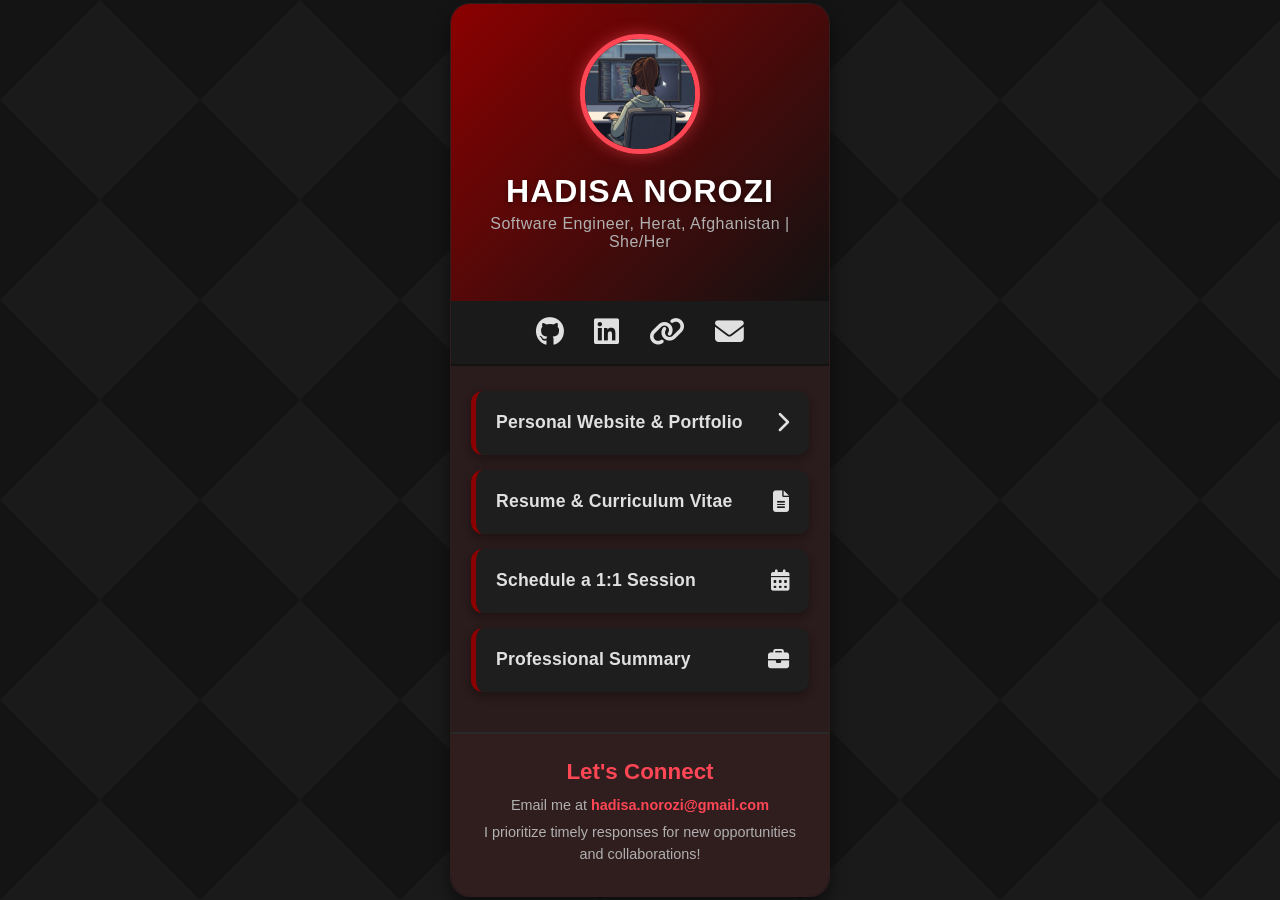
==== commit 9bf4ce9a: "update" ====
--- a/index.html
+++ b/index.html
@@ -1,300 +1,499 @@
 <!DOCTYPE html>
 <html lang="en">
-<head>
-    <meta charset="UTF-8">
-    <meta name="viewport" content="width=device-width, initial-scale=1.0">
-    <meta name="description" content="Professional profile of Hadisa Norozi, showcasing expertise, portfolio, and contact information.">
-    <meta name="author" content="Hadisa Norozi">
-    <meta name="keywords" content="Hadisa Norozi, portfolio, professional profile, resume, contact">
+  <head>
+    <meta charset="UTF-8" />
+    <meta name="viewport" content="width=device-width, initial-scale=1.0" />
+    <meta
+      name="description"
+      content="Professional profile of Hadisa Norozi, showcasing expertise, portfolio, and contact information."
+    />
+    <meta name="author" content="Hadisa Norozi" />
+    <meta
+      name="keywords"
+      content="Hadisa Norozi, portfolio, professional profile, resume, contact, software engineer"
+    />
     <title>Hadisa Norozi - Professional Profile</title>
-    <link rel="stylesheet" href="https://cdnjs.cloudflare.com/ajax/libs/font-awesome/6.4.2/css/all.min.css" integrity="sha512-z3gLpd7yknf1YoNbCzqRKc4qyor8gaKU1qmn+CShxbuBusANI9QpRohGBreCFkKxLhei6S9CQXFEbbKuqLg0DA==" crossorigin="anonymous" referrerpolicy="no-referrer" />
+    <link
+      rel="stylesheet"
+      href="https://cdnjs.cloudflare.com/ajax/libs/font-awesome/6.4.2/css/all.min.css"
+      integrity="sha512-z3gLpd7yknf1YoNbCzqRKc4qyor8gaKU1qmn+CShxbuBusANI9QpRohGBreCFkKxLhei6S9CQXFEbbKuqLg0DA=="
+      crossorigin="anonymous"
+      referrerpolicy="no-referrer"
+    />
     <style>
-        :root {
-            --primary-color: #1e88e5;
-            --accent-color: #4caf50;
-            --text-color: #212121;
-            --background-light: rgba(255, 255, 255, 0.2);
-            --shadow: 0 10px 30px rgba(0, 0, 0, 0.15);
-        }
-
-        * {
-            box-sizing: border-box;
-            margin: 0;
-            padding: 0;
-        }
-
-        body {
-            font-family: 'Roboto', 'Segoe UI', Tahoma, Geneva, Verdana, sans-serif;
-            display: flex;
-            justify-content: center;
-            align-items: center;
-            min-height: 100vh;
-            margin: 0;
-            background: linear-gradient(135deg, #eceff1, #f5f7fa);
-            overflow: auto;
-        }
-
+      /* --- Color Variables for Dark Theme --- */
+      :root {
+        --primary-dark: #121212; /* Deep Black Background */
+        --secondary-dark: #181818; /* Card Background */
+        --accent-red: #8b0000; /* Dark Maroon/Gaming Red */
+        --accent-light: #ff4655; /* Valorant-style Bright Red/Accent */
+        --text-light: #e0e0e0; /* Light text for dark background */
+        --text-muted: #b0b0b0; /* Subtler text */
+        --shadow: 0 8px 16px rgba(0, 0, 0, 0.5); /* Stronger shadow for contrast */
+      }
+
+      /* --- Base Styles --- */
+      * {
+        box-sizing: border-box;
+        margin: 0;
+        padding: 0;
+      }
+
+      body {
+        font-family: "Roboto", sans-serif;
+        display: flex;
+        justify-content: center;
+        align-items: center;
+        min-height: 100vh;
+        background: var(--background-dark); /* Dark background */
+        /* Subtle dark gradient/texture */
+        background-image: linear-gradient(
+            rgba(0, 0, 0, 0.4),
+            rgba(0, 0, 0, 0.4)
+          ),
+          url('data:image/svg+xml;utf8,<svg xmlns="http://www.w3.org/2000/svg" width="100" height="100" viewBox="0 0 100 100"><rect fill="%23212121" width="100" height="100"/><path fill="rgba(255,255,255,0.05)" d="M50 0 L100 50 L50 100 L0 50 Z"/></svg>');
+        background-size: 200px 200px;
+        overflow: auto;
+        color: var(--text-light);
+      }
+
+      /* --- Background Animation Effects --- */
+
+      @keyframes backgroundShine {
+        0% {
+          background-position: 0% 0%;
+        }
+        100% {
+          background-position: 100% 100%;
+        }
+      }
+
+      @keyframes backgroundPan {
+        0% {
+          background-size: 300% 300%;
+        }
+        50% {
+          background-size: 250% 250%;
+        }
+        100% {
+          background-size: 300% 300%;
+        }
+      }
+
+      /* --- Main Card Container --- */
+      .profile-card {
+        background-color: var(--secondary-dark);
+        width: 380px;
+        max-width: 90%;
+        border-radius: 20px;
+        box-shadow: var(--shadow);
+        overflow: hidden;
+        text-align: center;
+        border: 1px solid rgba(255, 70, 85, 0.1); /* Subtle red border */
+        animation: fadeIn 0.8s ease-in-out;
+        position: relative; /* For potential internal shining */
+        z-index: 1; /* Ensure card is above background animations */
+      }
+
+      @keyframes fadeIn {
+        from {
+          opacity: 0;
+          transform: translateY(20px);
+        }
+        to {
+          opacity: 1;
+          transform: translateY(0);
+        }
+      }
+
+      /* --- Profile Header (Top Section) --- */
+      .profile-header {
+        background: linear-gradient(
+          135deg,
+          var(--accent-red) 0%,
+          var(--primary-dark) 100%
+        );
+        padding: 30px 20px 50px;
+        color: #fff;
+        position: relative;
+        transition: box-shadow 0.3s ease;
+        overflow: hidden; /* For header specific shine effect */
+      }
+
+      .profile-header::after {
+        content: "";
+        position: absolute;
+        top: 0;
+        left: -100%;
+        width: 50%;
+        height: 100%;
+        background: linear-gradient(
+          90deg,
+          transparent,
+          rgba(255, 255, 255, 0.1),
+          transparent
+        );
+        transform: skewX(-20deg);
+        animation: headerShine 3s infinite ease-in-out 2s; /* Delayed shine */
+        opacity: 0.6;
+      }
+
+      @keyframes headerShine {
+        0%,
+        70% {
+          left: -100%;
+        }
+        80% {
+          left: 100%;
+        }
+        100% {
+          left: 100%;
+        }
+      }
+
+      .profile-header img {
+        width: 120px;
+        height: 120px;
+        border-radius: 50%;
+        border: 5px solid var(--accent-light);
+        object-fit: cover;
+        box-shadow: 0 0 15px rgba(255, 70, 85, 0.5);
+        transition: transform 0.3s ease;
+      }
+
+      .profile-header img:hover {
+        transform: scale(1.05) rotate(3deg);
+      }
+
+      .profile-header h1 {
+        margin: 15px 0 5px;
+        font-size: 2em;
+        font-weight: 900;
+        text-transform: uppercase;
+        letter-spacing: 1px;
+        text-shadow: 0 2px 4px rgba(0, 0, 0, 0.4);
+      }
+
+      .profile-header p {
+        margin: 0;
+        font-size: 1em;
+        color: var(--text-muted);
+        font-weight: 300;
+        letter-spacing: 0.5px;
+      }
+
+      /* --- Social Links (The strip below the header) --- */
+      .social-links {
+        display: flex;
+        justify-content: center;
+        gap: 30px;
+        padding: 15px 20px;
+        background-color: #1a1a1a;
+        border-bottom: 2px solid var(--primary-dark);
+        position: relative;
+        z-index: 10;
+      }
+
+      .social-links a {
+        color: var(--text-light);
+        font-size: 1.8em;
+        text-decoration: none;
+        transition: color 0.3s ease, transform 0.3s ease;
+      }
+
+      .social-links a:hover {
+        color: var(--accent-light);
+        transform: translateY(-5px) scale(1.1);
+        text-shadow: 0 0 8px var(--accent-light);
+      }
+
+      /* --- Link Buttons Section --- */
+      .links-section {
+        padding: 25px 20px;
+        background: rgba(255, 70, 85, 0.08);
+      }
+
+      .link-item {
+        display: flex;
+        justify-content: space-between;
+        align-items: center;
+        padding: 18px 25px;
+        margin-bottom: 15px;
+        border-radius: 12px;
+        text-decoration: none;
+        color: var(--text-light);
+        font-weight: 600;
+        font-size: 1.1em;
+        letter-spacing: 0.2px;
+        opacity: 0;
+        animation: slideIn 0.6s cubic-bezier(0.25, 0.46, 0.45, 0.94) forwards;
+        animation-delay: calc(var(--order) * 0.1s);
+        transition: background 0.3s ease, transform 0.3s ease,
+          box-shadow 0.3s ease;
+        position: relative; /* For internal shine effect */
+        overflow: hidden; /* To contain the shine */
+
+        background: #1e1e1e;
+        padding: 20px;
+        border-radius: 12px;
+        box-shadow: 0 4px 10px rgba(0, 0, 0, 0.3);
+        border-left: 5px solid var(--accent-red);
+      }
+
+      .link-item::before {
+        content: "";
+        position: absolute;
+        top: 0;
+        left: -75%;
+        width: 50%;
+        height: 100%;
+        background: rgba(255, 255, 255, 0.15); /* Light streak */
+        transform: skewX(-20deg);
+        transition: left 0.5s ease;
+        opacity: 0;
+      }
+
+      .link-item:hover::before {
+        left: 125%;
+        opacity: 1;
+        transition: left 0.5s ease;
+      }
+
+      .link-item:hover {
+        background: rgba(255, 70, 85, 0.5);
+        transform: scale(1.02);
+        box-shadow: 0 0 15px rgba(255, 70, 85, 0.3);
+        border-color: var(--accent-light);
+      }
+
+      .link-item span:last-child {
+        font-size: 1.2em;
+        transition: transform 0.3s ease;
+      }
+
+      .link-item:hover span:last-child {
+        transform: translateX(5px);
+      }
+
+      @keyframes slideIn {
+        from {
+          opacity: 0;
+          transform: translateY(15px);
+        }
+        to {
+          opacity: 1;
+          transform: translateY(0);
+        }
+      }
+
+      /* Specific link color overrides (subtler in dark mode) */
+      .link-item.green {
+        background: #1e1e1e;
+        border-radius: 12px;
+        box-shadow: 0 4px 10px rgba(0, 0, 0, 0.3);
+        border-left: 5px solid var(--accent-red);
+      }
+      .link-item.green:hover {
+        background: rgba(76, 175, 80, 0.2);
+        box-shadow: 0 0 15px rgba(76, 175, 80, 0.3);
+      }
+
+      .link-item.red {
+        background: #1e1e1e;
+        border-radius: 12px;
+        box-shadow: 0 4px 10px rgba(0, 0, 0, 0.3);
+        border-left: 5px solid var(--accent-red);
+      }
+      .link-item.red:hover {
+        background: rgba(30, 136, 229, 0.2);
+        box-shadow: 0 0 15px rgba(30, 136, 229, 0.3);
+      }
+
+      /* --- Contact Footer Section --- */
+      .get-in-touch {
+        /* background-color: var(--primary-dark); */
+        padding: 25px 20px;
+        border-top: 2px solid #292929;
+        border-radius: 0 0 20px 20px;
+        animation: pulse 4s infinite alternate ease-in-out;
+        position: relative; /* For pseudo-elements */
+        overflow: hidden;
+        background: rgba(255, 70, 85, 0.1);
+      }
+
+      /* Glass/Shine effect for footer */
+      .get-in-touch::before {
+        content: "";
+        position: absolute;
+        top: -50%;
+        left: -50%;
+        width: 200%;
+        height: 200%;
+        background: radial-gradient(
+          circle,
+          rgba(255, 70, 85, 0.1) 0%,
+          transparent 40%
+        );
+        opacity: 0;
+        animation: footerShine 6s infinite ease-in-out;
+      }
+
+      @keyframes footerShine {
+        0% {
+          transform: scale(0.5) rotate(0deg);
+          opacity: 0;
+        }
+        50% {
+          opacity: 0.2;
+        }
+        100% {
+          transform: scale(1.5) rotate(360deg);
+          opacity: 0;
+        }
+      }
+
+      @keyframes pulse {
+        0% {
+          border-color: #292929;
+        }
+        100% {
+          border-color: rgba(255, 70, 85, 0.5);
+        }
+      }
+
+      .get-in-touch h3 {
+        margin: 0 0 10px;
+        font-size: 1.4em;
+        color: var(--accent-light);
+        font-weight: 700;
+      }
+
+      .get-in-touch p {
+        margin: 6px 0;
+        font-size: 0.9em;
+        color: var(--text-muted);
+        line-height: 1.5;
+      }
+
+      .get-in-touch a {
+        color: var(--accent-light);
+        text-decoration: none;
+        font-weight: 600;
+        transition: color 0.3s ease;
+      }
+
+      .get-in-touch a:hover {
+        color: #fff;
+        text-decoration: underline;
+      }
+
+      /* --- Media Queries for Responsiveness --- */
+      @media (max-width: 400px) {
         .profile-card {
-            background: var(--background-light);
-            backdrop-filter: blur(15px);
-            border: 1px solid rgba(255, 255, 255, 0.3);
-            width: 350px;
-            max-width: 90%;
-            border-radius: 20px;
-            box-shadow: var(--shadow);
-            overflow: hidden;
-            text-align: center;
-            animation: fadeIn 0.6s ease-in-out;
-        }
-
-        @keyframes fadeIn {
-            from { opacity: 0; transform: translateY(-30px); }
-            to { opacity: 1; transform: translateY(0); }
+          border-radius: 10px;
         }
 
         .profile-header {
-            background: linear-gradient(135deg, var(--primary-color), var(--accent-color));
-            padding: 30px 20px;
-            color: #fff;
-            position: relative;
-            overflow: hidden;
-            transition: transform 0.3s ease, box-shadow 0.3s ease;
-        }
-
-        .profile-header::before {
-            content: '';
-            position: absolute;
-            top: -50%;
-            left: -50%;
-            width: 200%;
-            height: 200%;
-            background: radial-gradient(circle, rgba(255, 255, 255, 0.4) 0%, rgba(255, 255, 255, 0) 70%);
-            opacity: 0.5;
-            transform: rotate(45deg);
-            animation: shine 4s infinite linear;
-        }
-
-        @keyframes shine {
-            0% { transform: translateX(-100%) rotate(45deg); }
-            100% { transform: translateX(100%) rotate(45deg); }
-        }
-
-        .profile-header:hover {
-            transform: scale(1.01);
-            box-shadow: var(--shadow);
+          padding: 25px 15px 40px;
         }
 
         .profile-header img {
-            width: 120px;
-            height: 120px;
-            border-radius: 50%;
-            border: 5px solid rgba(255, 255, 255, 0.9);
-            object-fit: cover;
-            transition: transform 0.3s ease, box-shadow 0.3s ease;
-        }
-
-        .profile-header img:hover {
-            transform: scale(1.03);
-            box-shadow: 0 4px 12px rgba(0, 0, 0, 0.2);
+          width: 100px;
+          height: 100px;
         }
 
         .profile-header h1 {
-            margin: 15px 0 8px;
-            font-size: 1.8em;
-            font-weight: 700;
-            letter-spacing: 0.5px;
-        }
-
-        .profile-header p {
-            margin: 0;
-            font-size: 1em;
-            color: #f5f5f5;
-            font-weight: 300;
-        }
-
-        .social-links {
-            display: flex;
-            justify-content: center;
-            gap: 20px;
-            padding: 20px;
-            background: rgba(255, 255, 255, 0.1);
-            border-bottom: 1px solid rgba(255, 255, 255, 0.2);
-        }
-
-        .social-links a {
-            color: var(--text-color);
-            font-size: 1.6em;
-            text-decoration: none;
-            position: relative;
-            transition: color 0.3s ease, transform 0.3s ease;
-        }
-
-        .social-links a:hover {
-            color: var(--primary-color);
-            transform: translateY(-4px);
-        }
-
-        .social-links a::before {
-            content: '';
-            position: absolute;
-            top: -6px;
-            left: -6px;
-            right: -6px;
-            bottom: -6px;
-            background: linear-gradient(45deg, rgba(255, 255, 255, 0) 0%, rgba(255, 255, 255, 0.3) 50%, rgba(255, 255, 255, 0) 100%);
-            border-radius: 50%;
-            animation: socialShine 2.5s infinite linear;
-            opacity: 0;
-            z-index: -1;
-        }
-
-        .social-links a:hover::before {
-            opacity: 1;
-        }
-
-        @keyframes socialShine {
-            0% { transform: rotate(0deg) translateX(0); }
-            100% { transform: rotate(360deg) translateX(6px); }
+          font-size: 1.8em;
         }
 
         .links-section {
-            padding: 30px 25px;
+          padding: 20px 15px;
         }
 
         .link-item {
-            display: flex;
-            justify-content: space-between;
-            align-items: center;
-            background: rgba(255, 255, 255, 0.15);
-            backdrop-filter: blur(12px);
-            padding: 15px 20px;
-            margin-bottom: 15px;
-            border-radius: 10px;
-            text-decoration: none;
-            color: var(--text-color);
-            font-weight: 500;
-            font-size: 1em;
-            opacity: 0;
-            animation: slideIn 0.6s ease forwards;
-            animation-delay: calc(var(--order) * 0.15s);
-            transition: background 0.3s ease, transform 0.3s ease, box-shadow 0.3s ease;
-        }
-
-        .link-item:hover {
-            background: rgba(255, 255, 255, 0.25);
-            transform: translateX(8px);
-            box-shadow: 0 4px 12px rgba(0, 0, 0, 0.1);
-        }
-
-        @keyframes slideIn {
-            from { opacity: 0; transform: translateX(-30px); }
-            to { opacity: 1; transform: translateX(0); }
-        }
-
-        .link-item.red { background: rgba(111, 171, 221, 0.5); }
-        .link-item.green { background: rgba(232, 245, 233, 0.5); }
-
-        .get-in-touch {
-            background: rgba(200, 230, 201, 0.3);
-            backdrop-filter: blur(12px);
-            padding: 30px 25px;
-            border-radius: 0 0 20px 20px;
-            border-top: 1px solid rgba(255, 255, 255, 0.3);
-            animation: bounceIn 0.6s ease-out;
-        }
-
-        @keyframes bounceIn {
-            0% { transform: scale(0.92); }
-            50% { transform: scale(1.03); }
-            100% { transform: scale(1); }
-        }
-
-        .get-in-touch h3 {
-            margin: 0 0 10px;
-            font-size: 1.3em;
-            color: var(--accent-color);
-            font-weight: 600;
-        }
-
-        .get-in-touch p {
-            margin: 6px 0;
-            font-size: 0.95em;
-            color: var(--text-color);
-            line-height: 1.5;
-        }
-
-        .get-in-touch a {
-            color: var(--accent-color);
-            text-decoration: none;
-            font-weight: 600;
-            transition: color 0.3s ease;
-        }
-
-        .get-in-touch a:hover {
-            color: var(--primary-color);
-            text-decoration: underline;
-        }
-
-        .get-in-touch:hover {
-            background: rgba(200, 230, 201, 0.4);
-            transition: background 0.3s ease;
-        }
-
-        @media (max-width: 400px) {
-            .profile-card {
-                width: 90%;
-            }
-
-            .profile-header img {
-                width: 100px;
-                height: 100px;
-            }
-
-            .profile-header h1 {
-                font-size: 1.5em;
-            }
-
-            .profile-header p {
-                font-size: 0.9em;
-            }
-        }
+          font-size: 1em;
+          padding: 15px 20px;
+        }
+      }
     </style>
-</head>
-<body>
+  </head>
+  <body>
     <div class="profile-card">
-        <div class="profile-header">
-            <img src="me.png" alt="Profile Picture of Hadisa Norozi">
-            <h1>Hadisa Norozi</h1>
-            <p>Herat, Afghanistan | Software Engineer | She/Her</p>
-        </div>
-        <div class="social-links">
-            <a href="https://github.com/hadisa" target="_blank" aria-label="GitHub Profile"><i class="fab fa-github"></i></a>
-            <a href="https://linkedin.com/in/hadisa-norozi" target="_blank" aria-label="LinkedIn Profile"><i class="fab fa-linkedin"></i></a>
-            <a href="https://portfolio-gilt-xi-64.vercel.app/" target="_blank" aria-label="Personal Website"><i class="fas fa-link"></i></a>
-        </div>
-        <div class="links-section">
-            <a href="https://portfolio-gilt-xi-64.vercel.app/" class="link-item" style="--order: 1;">
-                <span>Personal Website & Portfolio</span>
-                <span>➜</span>
-            </a>
-            <a href="https://drive.google.com/file/d/1Mlod4goW1B0IpBKRfaADFHyqO0M1FZPC/view" class="link-item green" style="--order: 2;">
-                <span>Resume & Curriculum Vitae</span>
-                <span>➜</span>
-            </a>
-            <a href="https://cal.com/hadisa/" class="link-item red" style="--order: 3;">
-                <span>Schedule a 1:1 Session</span>
-                <span>➜</span>
-            </a>
-            <a href="summary.html" class="link-item" style="--order: 4;">
-                <span>Professional Summary</span>
-                <span>➜</span>
-            </a>
-        </div>
-        <div class="get-in-touch">
-            <h3>Contact Me</h3>
-            <p><a href="mailto:hadisa.norozi@gmail.com">hadisa.norozi@gmail.com</a></p>
-            <p>I respond promptly to all inquiries. Let's connect to discuss opportunities or collaborations!</p>
-        </div>
+      <div class="profile-header">
+        <img src="me.png" alt="Profile Picture of Hadisa Norozi" />
+        <h1>Hadisa Norozi</h1>
+        <p>Software Engineer, Herat, Afghanistan | She/Her</p>
+      </div>
+
+      <div class="social-links">
+        <a
+          href="https://github.com/hadisa"
+          target="_blank"
+          aria-label="GitHub Profile"
+          ><i class="fab fa-github"></i
+        ></a>
+        <a
+          href="https://linkedin.com/in/hadisa-norozi"
+          target="_blank"
+          aria-label="LinkedIn Profile"
+          ><i class="fab fa-linkedin"></i
+        ></a>
+        <a
+          href="https://hadisa.vercel.app/"
+          target="_blank"
+          aria-label="Personal Website"
+          ><i class="fas fa-link"></i
+        ></a>
+        <a
+          href="mailto:hadisa.norozi@gmail.com"
+          target="_blank"
+          aria-label="Email Address"
+          ><i class="fas fa-envelope"></i
+        ></a>
+      </div>
+
+      <div class="links-section">
+        <a
+          href="https://hadisa.vercel.app/"
+          class="link-item"
+          style="--order: 1"
+        >
+          <span>Personal Website & Portfolio</span>
+          <span><i class="fas fa-chevron-right"></i></span>
+        </a>
+        <a
+          href="https://drive.google.com/file/d/1Mlod4goW1B0IpBKRfaADFHyqO0M1FZPC/view"
+          class="link-item green"
+          style="--order: 2"
+        >
+          <span>Resume & Curriculum Vitae</span>
+          <span><i class="fas fa-file-alt"></i></span>
+        </a>
+        <a
+          href="https://cal.com/hadisa/"
+          class="link-item red"
+          style="--order: 3"
+        >
+          <span>Schedule a 1:1 Session</span>
+          <span><i class="fas fa-calendar-alt"></i></span>
+        </a>
+        <a href="summary.html" class="link-item" style="--order: 4">
+          <span>Professional Summary</span>
+          <span><i class="fas fa-briefcase"></i></span>
+        </a>
+      </div>
+
+      <div class="get-in-touch">
+        <h3>Let's Connect</h3>
+        <p>
+          Email me at
+          <a href="mailto:hadisa.norozi@gmail.com">hadisa.norozi@gmail.com</a>
+        </p>
+        <p>
+          I prioritize timely responses for new opportunities and
+          collaborations!
+        </p>
+      </div>
     </div>
-</body>
-</html>+  </body>
+</html>
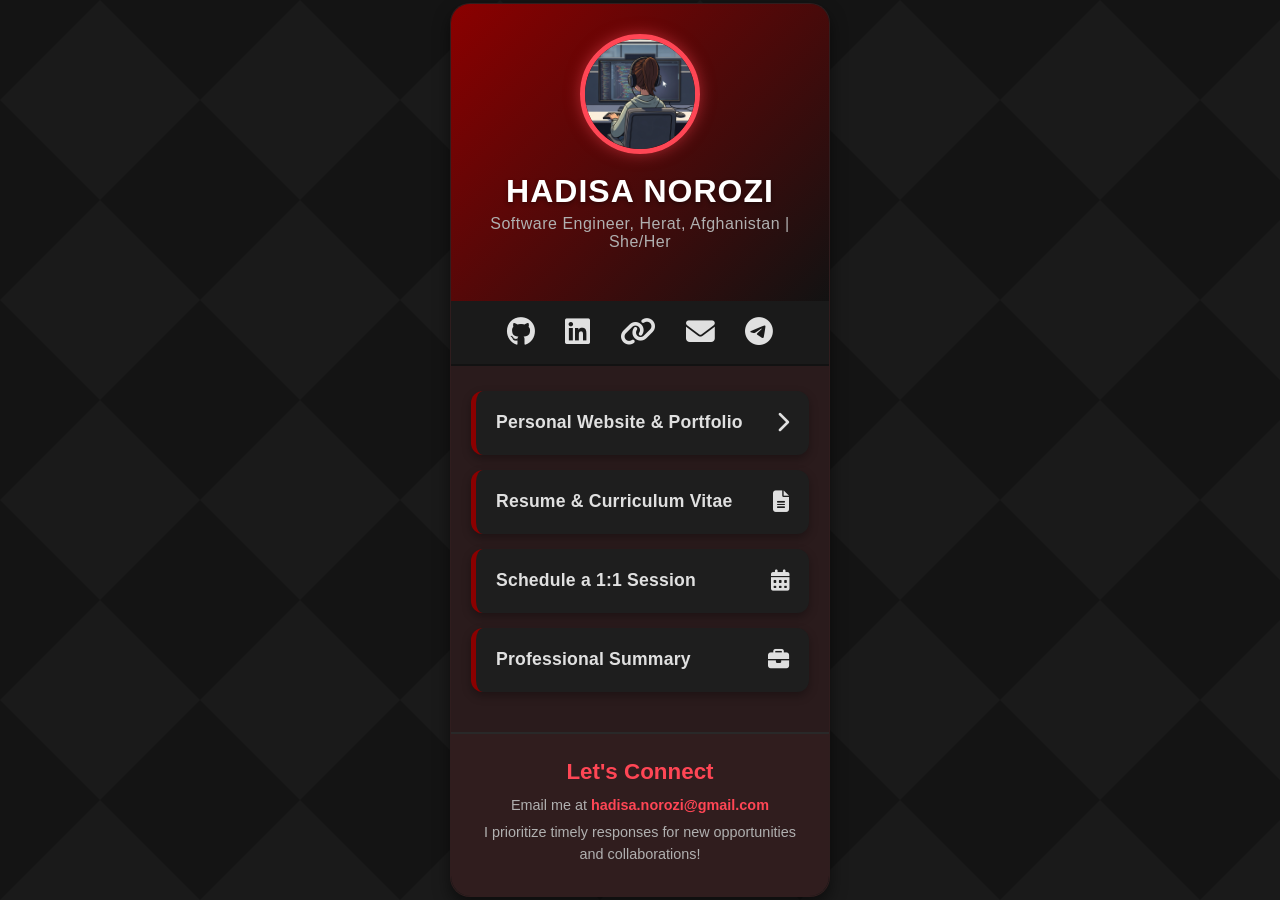
==== commit cfab3ff8: "update" ====
--- a/index.html
+++ b/index.html
@@ -414,6 +414,16 @@
           font-size: 1em;
           padding: 15px 20px;
         }
+        .telegram-link {
+          color: #0088cc;
+          text-decoration: none;
+          font-weight: bold;
+        }
+
+        .telegram-link:hover {
+          color: #005580;
+          text-decoration: underline;
+        }
       }
     </style>
   </head>
@@ -450,6 +460,14 @@
           aria-label="Email Address"
           ><i class="fas fa-envelope"></i
         ></a>
+        <a
+          href="https://t.me/devdailydigest"
+          class="telegram-icon"
+          target="_blank"
+          title="Follow Dev Daily Digest on Telegram"
+        >
+          <i class="fab fa-telegram"></i>
+        </a>
       </div>
 
       <div class="links-section">
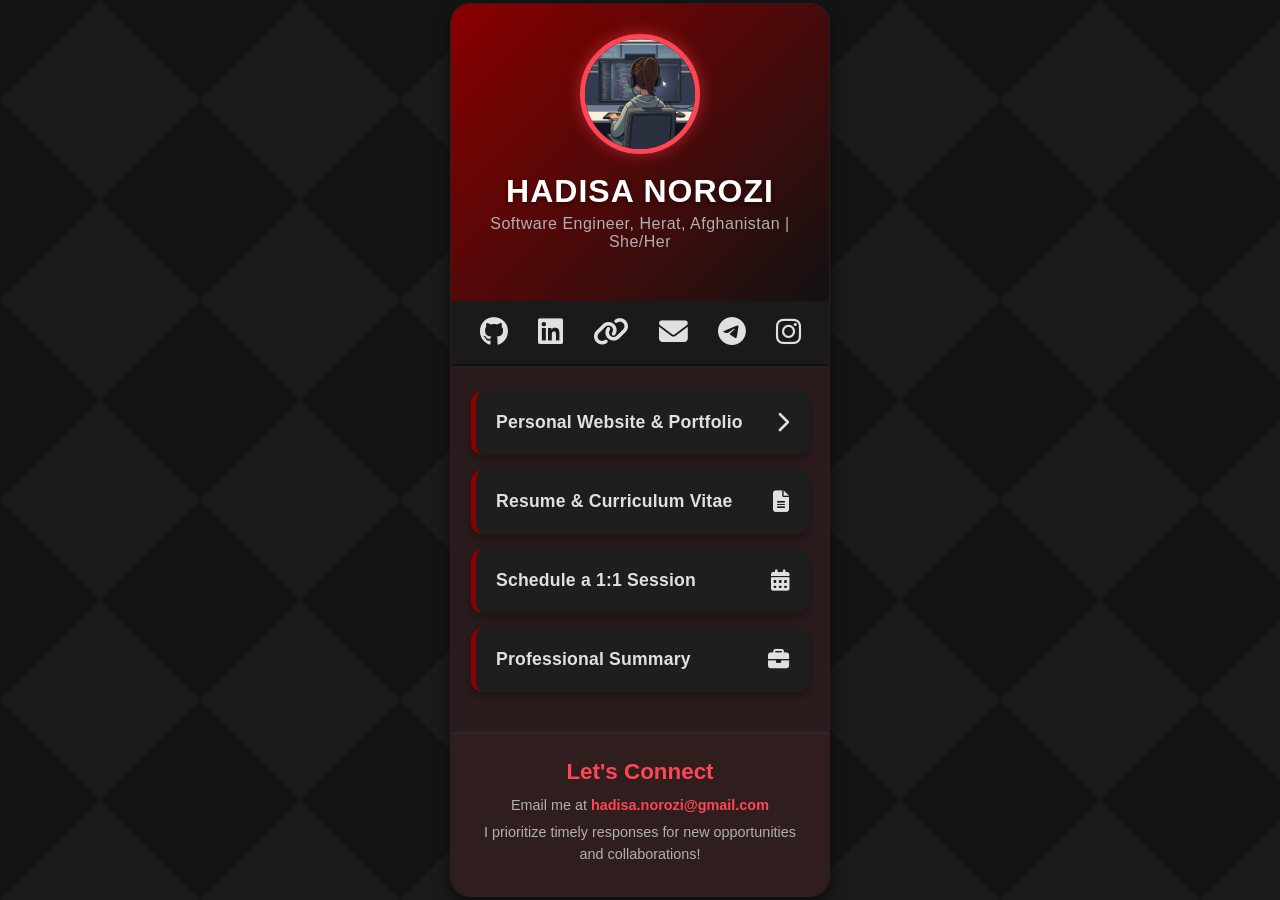
==== commit ce95f1e0: "update" ====
--- a/index.html
+++ b/index.html
@@ -424,6 +424,7 @@
           color: #005580;
           text-decoration: underline;
         }
+        
       }
     </style>
   </head>
@@ -468,6 +469,14 @@
         >
           <i class="fab fa-telegram"></i>
         </a>
+        <a
+        href="https://www.instagram.com/webdev_developer/"
+        class="telegram-icon"
+        target="_blank"
+        title="Follow Dev Daily Digest on Telegram"
+      >
+        <i class="fab fa-instagram social-icon"></i>
+      </a>
       </div>
 
       <div class="links-section">
